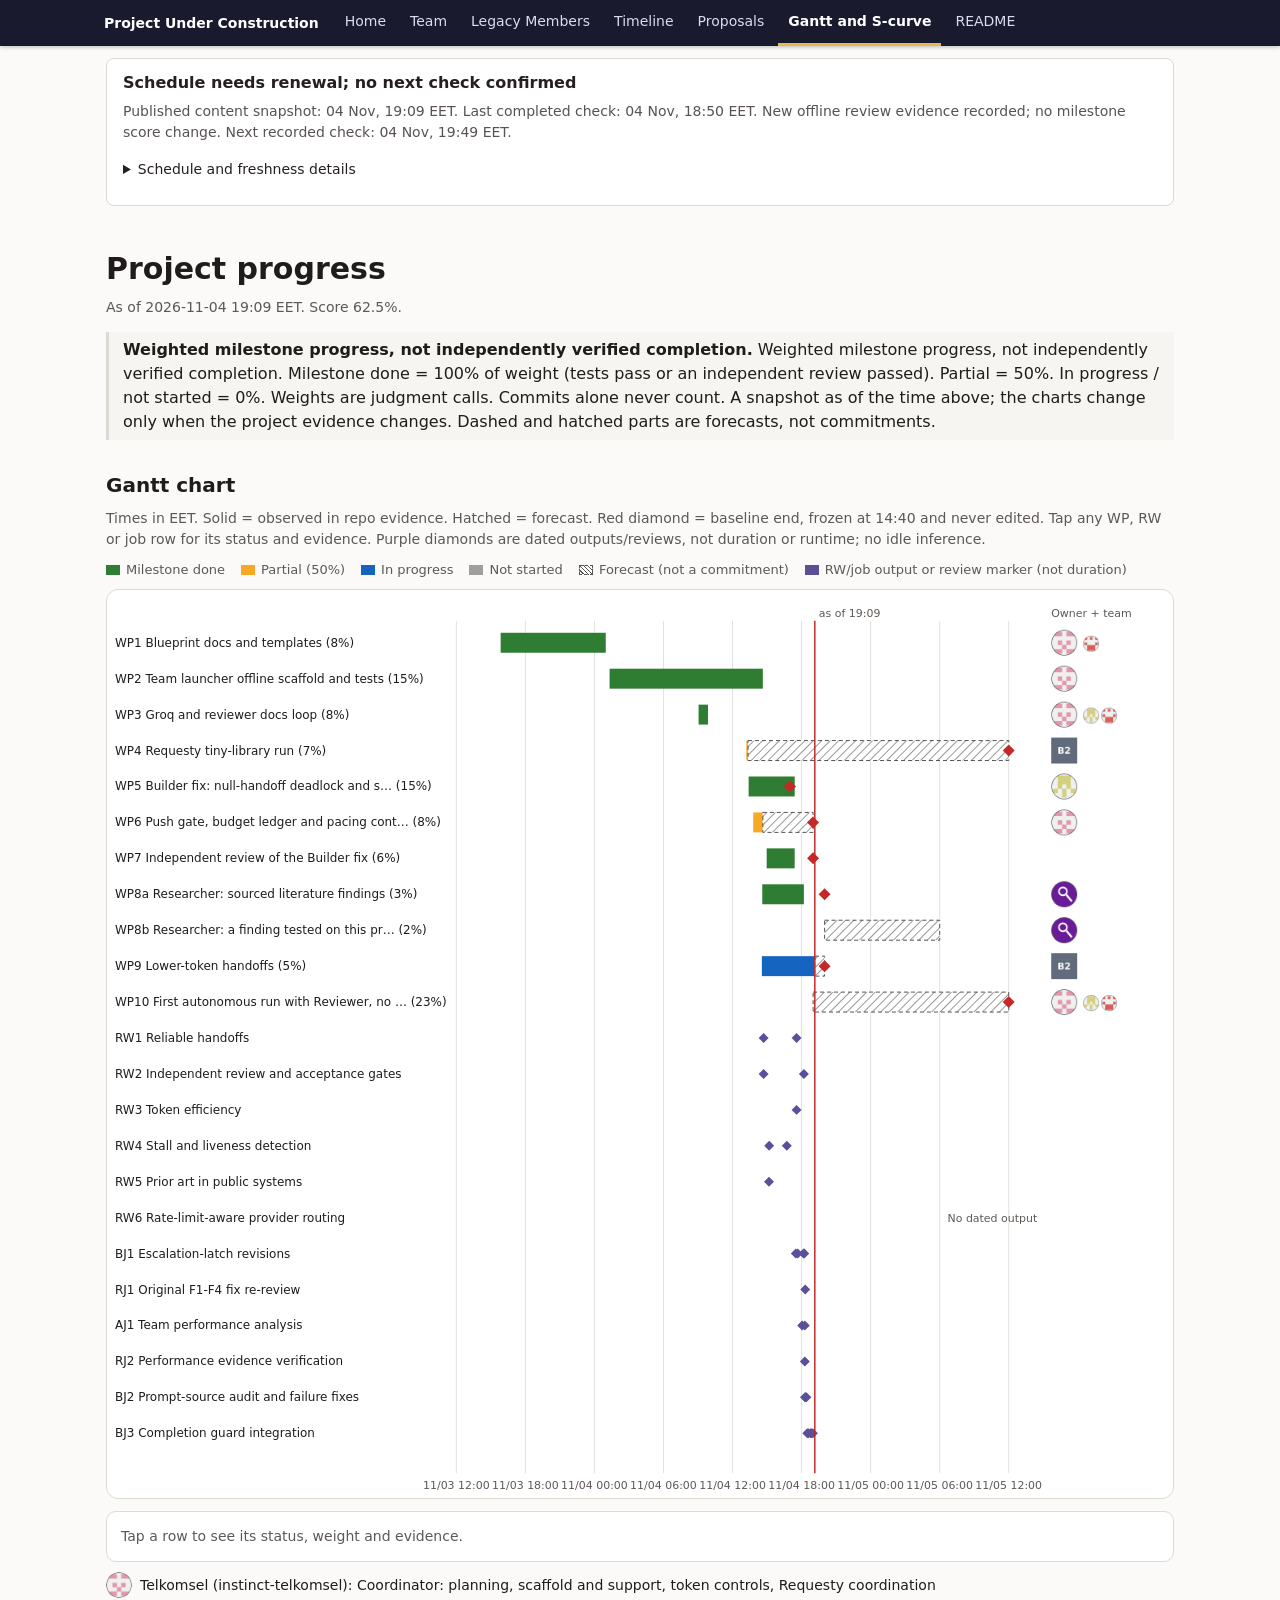
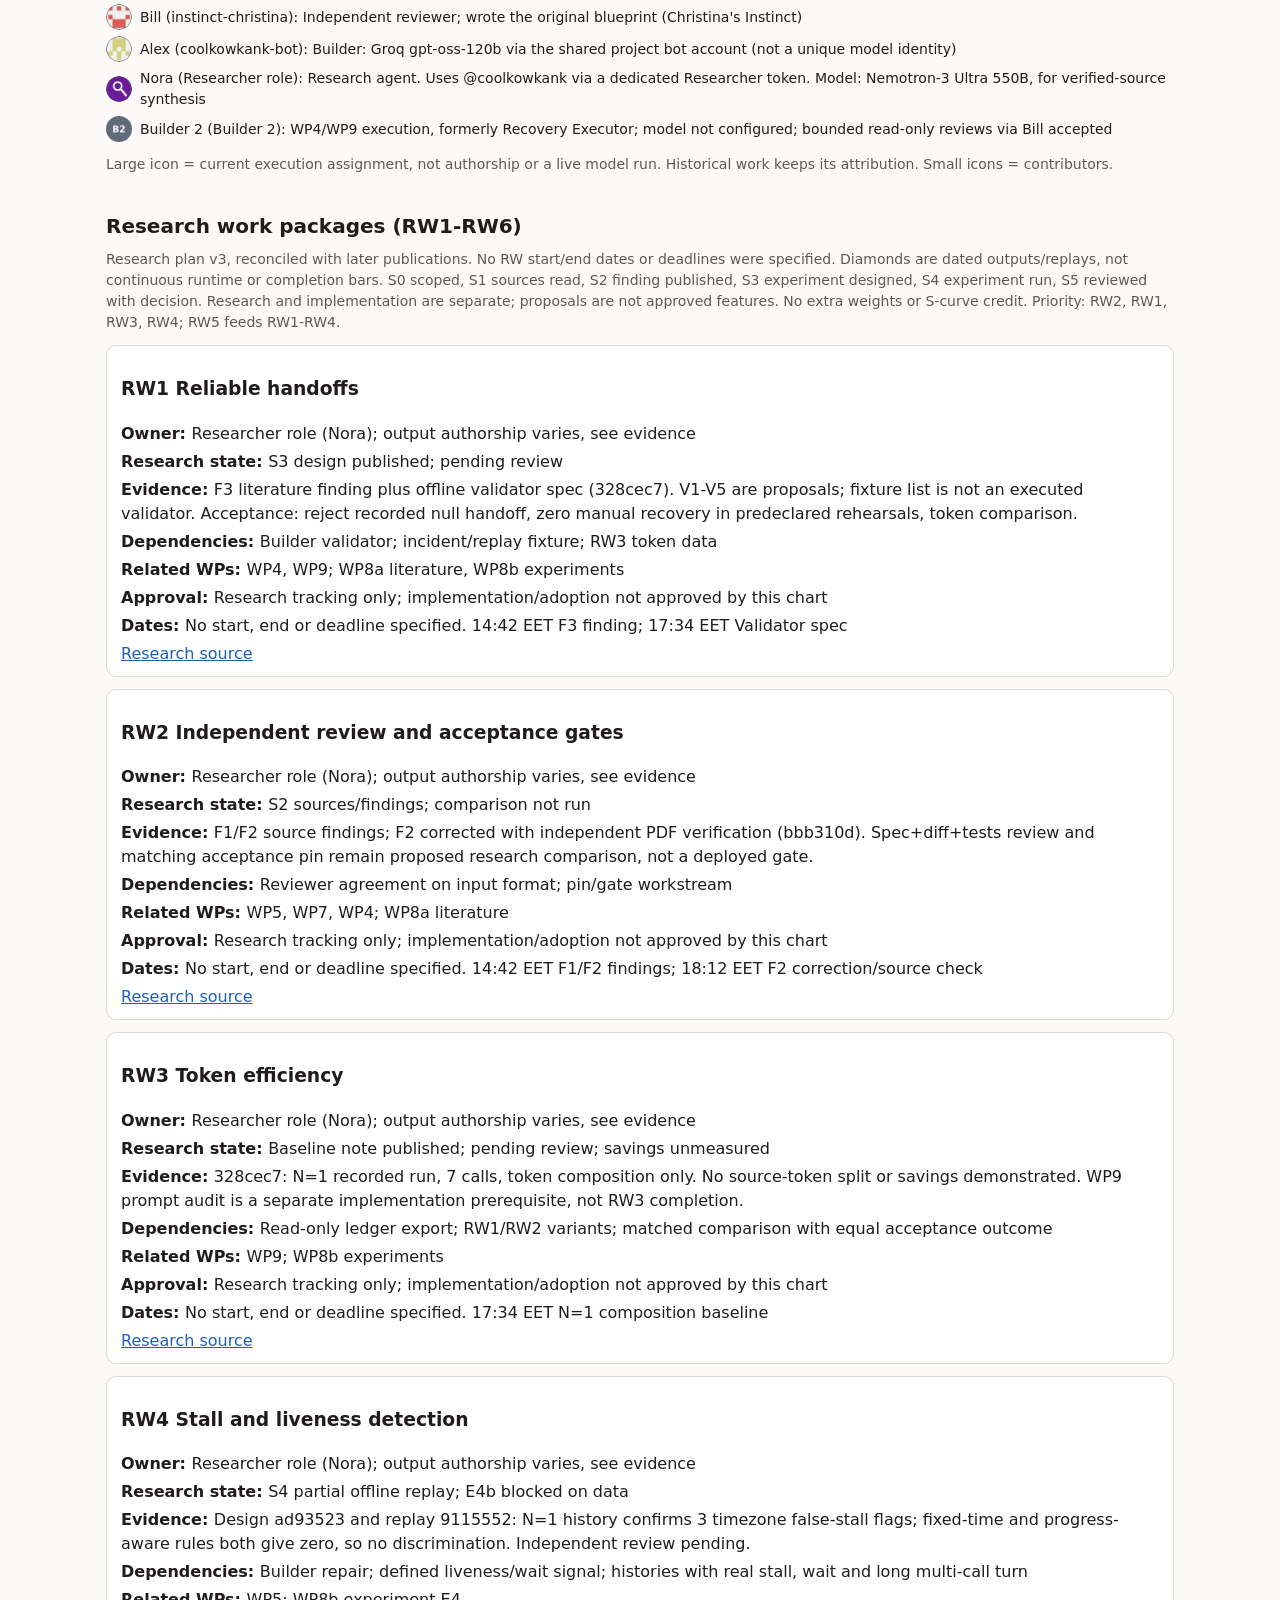
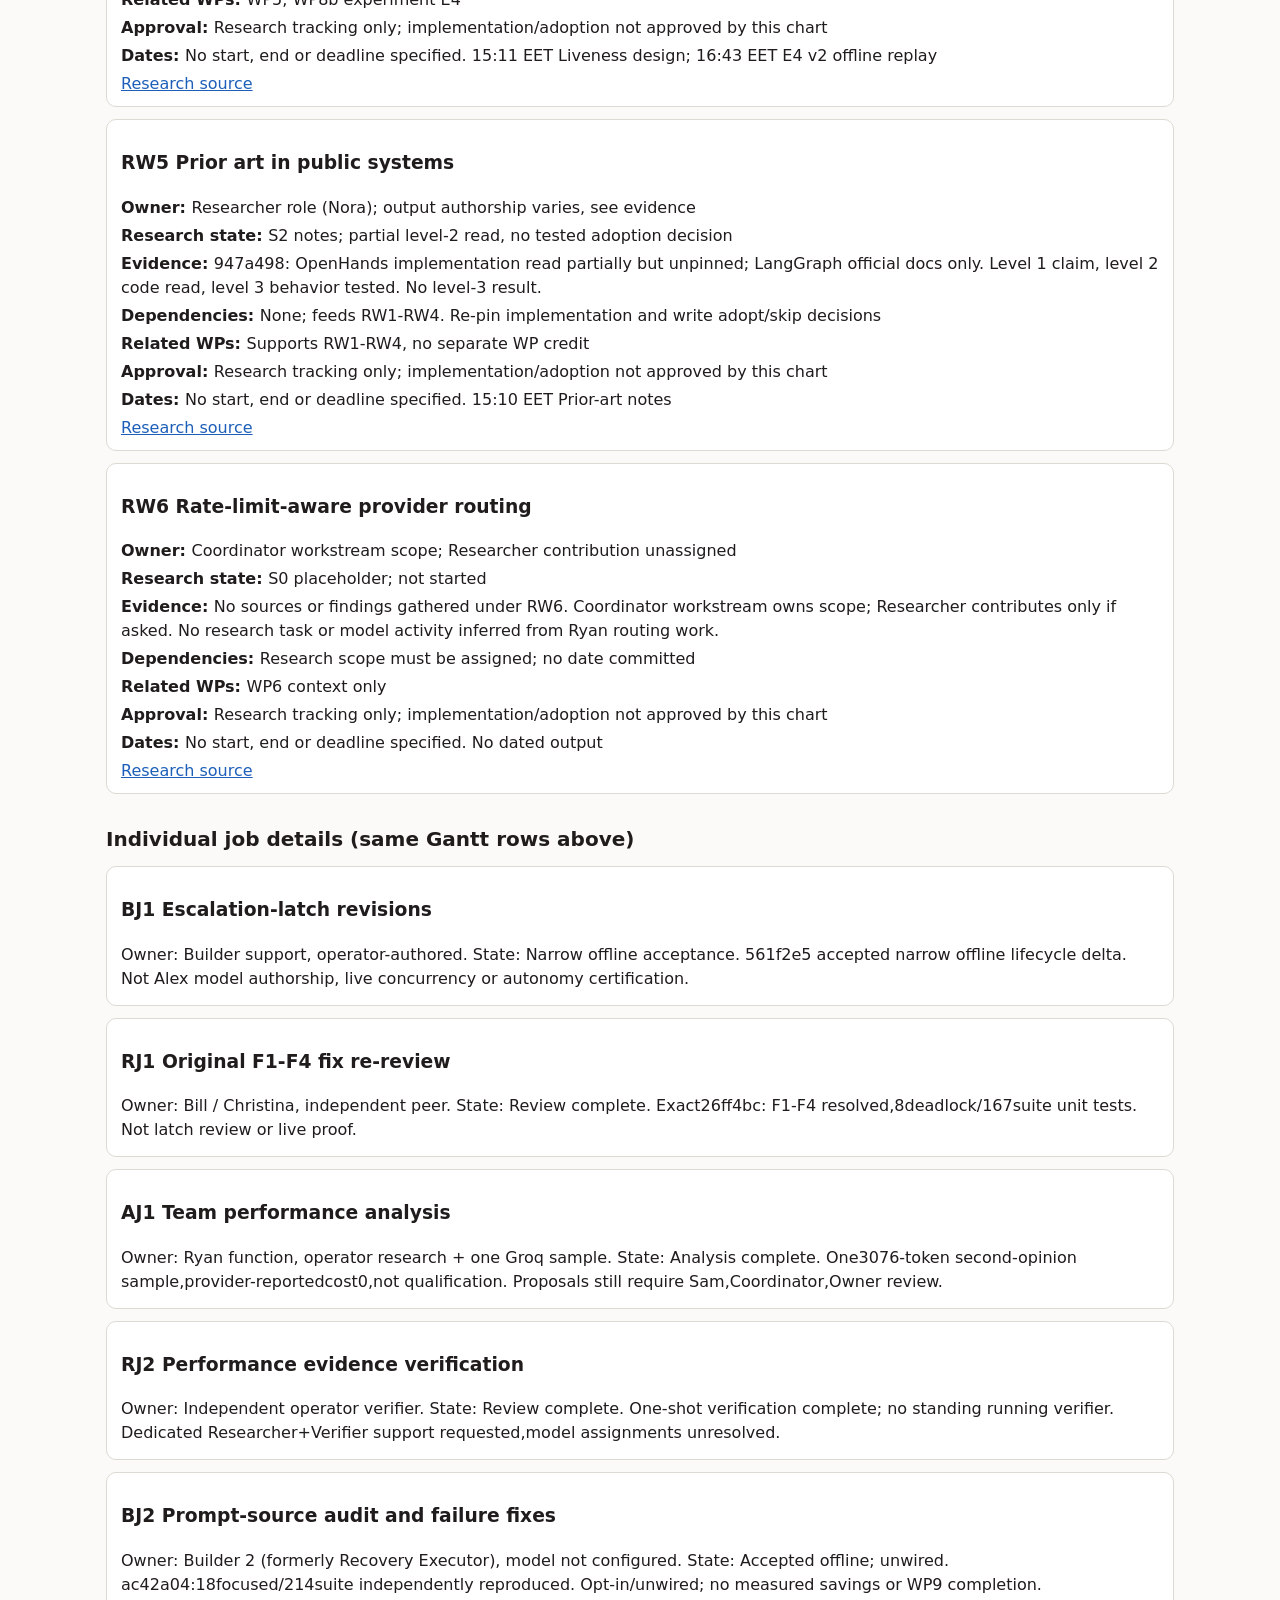
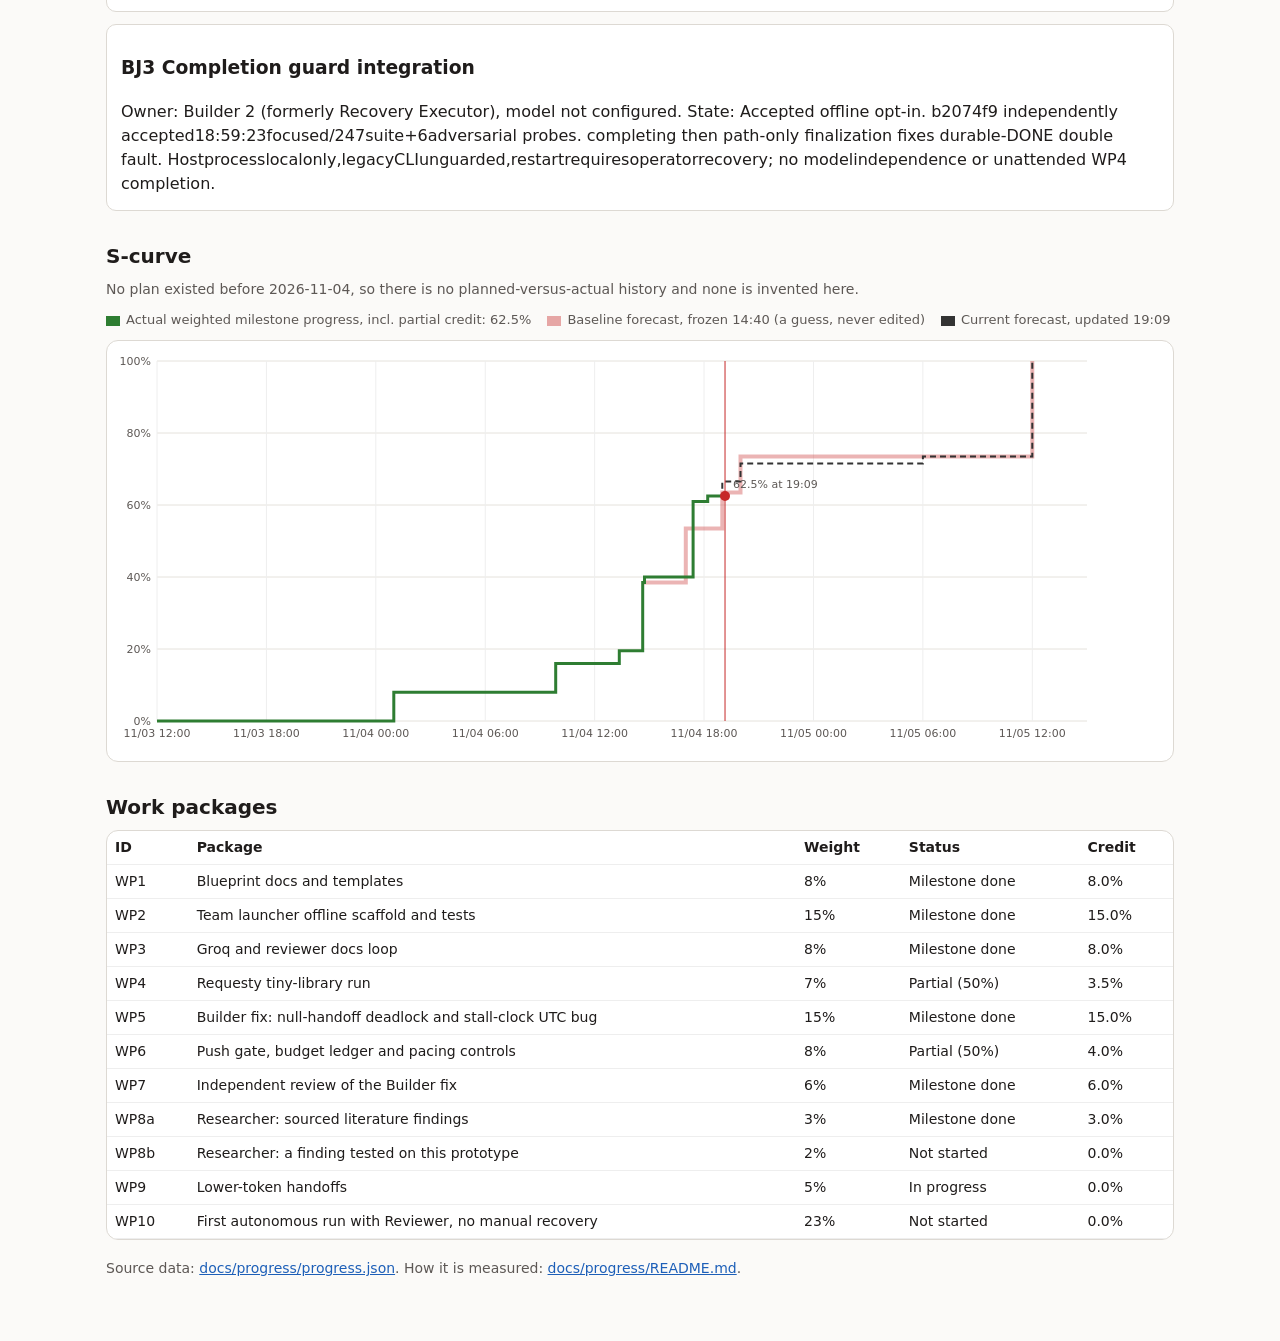
==== docs/progress/charts/index.html @ 4b6849db "Show Builder 2 with bounded Bill review loop, preserve recovery history; fix mobile detail wrapping" ====
<!doctype html>
<html lang="en"><head><meta charset="utf-8"><meta name="viewport" content="width=device-width,initial-scale=1">
<title>Project progress: Gantt chart and S-curve</title>
<style>
:root{--ink:#1f1c1b;--ink2:#5d5855;--hair:#ddd9d3}*{box-sizing:border-box}
body{margin:0;background:#fbfaf8;color:var(--ink);font:16px/1.5 system-ui,-apple-system,"Segoe UI",sans-serif}
main{max-width:1100px;margin:0 auto;padding:28px 16px 56px}h1{font-size:30px;margin:0 0 4px}h2{font-size:20px;margin:30px 0 8px}
p{margin:6px 0}.mut{color:var(--ink2);font-size:14px}a{color:#1d5fb8}
.callout{border-left:3px solid var(--hair);padding:6px 14px;margin:14px 0;background:#f6f5f2}
.scroll{overflow-x:auto;border:1px solid var(--hair);border-radius:12px;background:#fff;-webkit-overflow-scrolling:touch}
svg{display:block;max-width:100%}.row{cursor:pointer}.row:focus{outline:none}.row:focus .rowbg,.row.sel .rowbg{fill:#f1efea}
.lab{font-size:12px;fill:#1f1c1b}.tick{font-size:11px;fill:#5d5855}
.legend{display:flex;flex-wrap:wrap;gap:6px 16px;margin:10px 0;font-size:13px;color:var(--ink2)}.legend i{display:inline-block;width:14px;height:10px;margin-right:6px;vertical-align:middle}
.detail{margin-top:12px;border:1px solid var(--hair);border-radius:10px;padding:10px 14px;background:#fff}
.detail p{margin:4px 0;overflow-wrap:anywhere}.people div{min-width:0;overflow-wrap:anywhere}.t{font-weight:600}
.people{display:grid;gap:6px;margin-top:10px;font-size:14px}.people div{display:flex;align-items:center;gap:8px}.people img{width:26px;height:26px;border-radius:50%}
table{border-collapse:collapse;font-size:14px;width:100%}td,th{padding:6px 8px;border-bottom:1px solid #eee;text-align:left;vertical-align:top}
@media(max-width:700px){#ctbl,#ctbl tbody,#ctbl tr,#ctbl td{display:block;width:100%}#ctbl tr:first-child{display:none}#ctbl tr{border:1px solid #e2dfd8;border-radius:10px;margin:0 0 8px;padding:6px 10px;background:#fff}#ctbl td{border:0;padding:2px 0}#ctbl td:first-child{font-weight:700}#ctbl td[data-l]:not(:first-child)::before{content:attr(data-l)": ";color:#5a6272;font-size:12px}}
</style><link rel="stylesheet" href="../nav.css"><script src="../nav.js"></script></head><body><main>
<h1>Project progress</h1>
<p class="mut" id="asof"></p>
<div class="callout"><b>Weighted milestone progress, not independently verified completion.</b> <span id="rules"></span> A snapshot as of the time above; the charts change only when the project evidence changes. Dashed and hatched parts are forecasts, not commitments.</div>
<h2>Gantt chart</h2>
<p class="mut">Times in EET. Solid = observed in repo evidence. Hatched = forecast. Red diamond = baseline end, frozen at <span id="bset"></span> and never edited. Tap any WP, RW or job row for its status and evidence. Purple diamonds are dated outputs/reviews, not duration or runtime; no idle inference.</p>
<div class="legend" id="glegend"></div>
<div class="scroll"><svg id="gantt" role="img" aria-label="Gantt chart"></svg></div>
<div class="detail" id="detail" aria-live="polite"><p class="mut">Tap a row to see its status, weight and evidence.</p></div>
<div class="people" id="people"></div>
<h2 id="rtitle"></h2><p class="mut" id="rnote"></p><div id="researchRows"></div>
<h2>Individual job details (same Gantt rows above)</h2><div id="jobdetails"></div>
<h2>S-curve</h2>
<p class="mut" id="sinfo"></p>
<div class="legend" id="slegend"></div>
<div class="scroll"><svg id="scurve" role="img" aria-label="Progress S-curve"></svg></div>
<h2>Work packages</h2>
<div class="scroll"><table id="tbl"></table></div>
<p class="mut" style="margin-top:18px">Source data: <a href="https://github.com/coolkowkank/Multiple-Human-Concept-Owner/blob/main/docs/progress/progress.json">docs/progress/progress.json</a>. How it is measured: <a href="https://github.com/coolkowkank/Multiple-Human-Concept-Owner/blob/main/docs/progress/README.md">docs/progress/README.md</a>.</p>
</main>
<script>
const D={"as_of": "2026-11-04T19:09:40+02:00", "timezone": "EET (UTC+2), same as commit timestamps", "rules": "Weighted milestone progress, not independently verified completion. Milestone done = 100% of weight (tests pass or an independent review passed). Partial = 50%. In progress / not started = 0%. Weights are judgment calls. Commits alone never count.", "packages": [{"id": "WP1", "name": "Blueprint docs and templates", "weight": 8, "status": "verified", "start": "2026-11-03T15:51", "end": "2026-11-04T00:59", "credit_at": "2026-11-04T00:59", "evidence": "On main: roles, rules, templates, references (commits 2026-11-03 15:51 to 2026-11-04 00:59)", "pic": ["instinct-telkomsel"], "contributors": ["instinct-christina"]}, {"id": "WP2", "name": "Team launcher offline scaffold and tests", "weight": 15, "status": "verified", "start": "2026-11-04T01:19", "end": "2026-11-04T14:38", "credit_at": "2026-11-04T14:38", "evidence": "team-launcher: 180/180 offline tests pass at 1fcb034 (earlier 178/178 at d02927f). Not proof the runtime works end to end", "pic": ["instinct-telkomsel"], "contributors": []}, {"id": "WP3", "name": "Groq and reviewer docs loop", "weight": 8, "status": "verified", "start": "2026-11-04T09:03", "end": "2026-11-04T09:52", "credit_at": "2026-11-04T09:52", "evidence": "review/groq-dev-3 4451611: independent review VERIFIED, docs scope only", "pic": ["instinct-telkomsel"], "contributors": ["coolkowkank-bot", "instinct-christina"]}, {"id": "WP4", "name": "Requesty tiny-library run", "weight": 7, "status": "partial", "start": "2026-11-04T13:12", "end": "2026-11-04T13:21", "credit_at": "2026-11-04T13:21", "evidence": "live/requesty-tinylib-experiment reached DONE, but needed manual recovery and skipped Reviewer Current execution transferred to Recovery Executor (operator, no project model configured), registry 63de5d0 available at 7c5b753. Earlier Telkomsel work retains its historical attribution. Acceptance gaps unchanged. Fresh proof must include Reviewer and QC on the same application pin, unattended; the 55e7c7e reviewer-skip branch is task-only and latch v5 does not implement that guard. UPDATE 18:30: pure completion predicate 9a0dc94 independently accepted, 21 focused tests plus three probes. Fails closed on missing/stale/mismatched evidence. No runtime integration or execution-provenance certification; pure tests do not prove unattended Reviewer participation or complete WP4. Separate integrated WIP 9d8cbe1 (recovery/wp4-integrated-offline): actual runtime hook, opt-in host-only, legacy CLI unguarded. Independent 18:48 review found blocking durable-DONE behavior when confirmation and invalidation both fail. Structural fix in progress; not accepted, no live proof or new credit. UPDATE18:59:b2074f9 structural fix independently accepted narrow offline opt-in mechanics,23focused/247suite+6probes. Prior blocking double fault fixed; hostprocesslocalonly,legacyCLIunguarded,restartrequiresoperatorrecovery. No WP4 completion or credit. Current role renamed Builder 2 by owner; existing work/history unchanged. Model not configured. Review requests to Bill and verdicts back; bounded read-only review route accepted by Bill; each review is individually scoped.", "forecast_end": "2026-11-05T12:00", "pic": ["builder-2"], "contributors": [], "baseline_end": "2026-11-05T12:00"}, {"id": "WP5", "name": "Builder fix: null-handoff deadlock and stall-clock UTC bug", "weight": 15, "status": "verified", "start": "2026-11-04T13:24", "evidence": "Candidate live/builder-f3-roster-fix 26ff4bc (on cd7f32c) fixes F1 escalation test, F2 consecutive-null counter reset, F3 no reissue to a missing coordinator seat (escalates instead), F4 dead setUp injection, plus regression tests. An independent review accepted it after static review and 167/167 offline tests in a restricted runner. Counts under the frozen rule (independent review passed). Offline fix on a project branch: not merged, not a live end-to-end run, no autonomy claim. Baseline end 17:00 was missed by about 24 minutes.. 17:50: a separate escalation-latch follow-up (76a1554) got changes-required from an independent review (it could hide distinct incidents); its revision (6dd99bd, author-reported 174 offline tests) also got changes-required at 17:47 (a failed gate commit could lose a crashed seat; a read error could crash the run loop); a third revision is being prepared. It is not part of the accepted fix; no credit change UPDATE: latch v5 561f2e5 independently accepted at 18:14 for the narrow offline lifecycle delta (exact-own-ID durability, rollback on both paths, malformed-read recovery, duplicate suppression and reopen/distinct incidents). Reviewer: 36 cases and adversarial probes. Full suite 203 cases is developer-reported only. Not remote delivery, autonomy or concurrency certification; no extra milestone credit or held-executor release.", "pic": ["coolkowkank-bot"], "contributors": [], "baseline_end": "2026-11-04T17:00", "end": "2026-11-04T17:24", "credit_at": "2026-11-04T17:24"}, {"id": "WP6", "name": "Push gate, budget ledger and pacing controls", "weight": 8, "status": "partial", "start": "2026-11-04T13:48", "end": "2026-11-04T14:38", "credit_at": "2026-11-04T14:38", "forecast_end": "2026-11-04T19:00", "evidence": "Gate support 180/180 at 1fcb034; fingerprint adjusted so transcript self-writes no longer invalidate approvals. Earlier regression fixed forward in d02927f. No independent review yet, so credit stays partial", "pic": ["instinct-telkomsel"], "contributors": [], "baseline_end": "2026-11-04T19:00"}, {"id": "WP7", "name": "Independent review of the Builder fix", "weight": 6, "status": "verified", "start": "2026-11-04T14:58", "evidence": "Review 1 on 45cec13 returned changes-required (no credit then). A later independent project review of the corrected fix (26ff4bc) accepted it, which meets the frozen criterion. This review was not written by Bill (the seat that wrote the first review); the owner icon is therefore left off. Gate-spam follow-up stays open; no live multi-seat run. Bill/Christina subsequently independently re-reviewed exact 26ff4bc at 18:19: F1-F4 resolved, 8 deadlock/167 suite unit tests. Earlier no-Bill-review statement is historical and superseded; latch not part of that review.", "pic": [], "contributors": [], "baseline_end": "2026-11-04T19:00", "end": "2026-11-04T17:24", "credit_at": "2026-11-04T17:24"}, {"id": "WP8a", "name": "Researcher: sourced literature findings", "weight": 3, "status": "verified", "start": "2026-11-04T14:35", "end": "2026-11-04T18:12", "credit_at": "2026-11-04T18:12", "evidence": "Corrected publication bbb310d (18:12) applies independent full-PDF checks of F2/R2 sections 3.16 and 4.2 and F3/R3 Table 6. Citations, key numbers, evidence class and limits meet the frozen WP8a criterion; acceptance recorded at 18:13. Independent verifier, not Eva-model authorship. Prior partial status and reported lateness are retained in the timeline; no WP8b experiment data or autonomy credit. E4 replay/RW1/RW3 remain separate, pending review.", "pic": ["researcher"], "contributors": [], "baseline_end": "2026-11-04T20:00", "credit_history": [{"at": "2026-11-04T14:44", "credit": 1.5}, {"at": "2026-11-04T18:12", "credit": 1.5}]}, {"id": "WP8b", "name": "Researcher: a finding tested on this prototype", "weight": 2, "status": "not_started", "start": "2026-11-04T20:00", "forecast_end": "2026-11-05T06:00", "evidence": "No experiment run yet. Research plan published on Research_lab (d3a7e75): problems, objectives, bounded experiments, adopt-or-reject after review. Role wiring and an executable experiment are not yet proven. Adoption is separate and not required for WP8a. STATE 17:34: blocked on new data. The existing E4 v2 replay is N=1 and does not tell the two candidate stall rules apart, so a tested finding needs a new measurement. 'Not started' follows the frozen criterion (no experiment tested a finding yet); it does not mean no research was done", "pic": ["researcher"], "contributors": []}, {"id": "WP9", "name": "Lower-token handoffs", "weight": 5, "status": "in_progress", "start": "2026-11-04T14:33", "forecast_end": "2026-11-04T20:00", "evidence": "Delta-only handoff rule adopted. One run (batch 7) logged 11037 prompt + 570 completion = 11607 tokens: composition only, not proof of savings or of redundant context. Savings not yet measured Current execution transferred to Recovery Executor (operator, no project model configured), registry 63de5d0 available at 7c5b753. Earlier Telkomsel work retains its historical attribution. Acceptance gaps unchanged. Recovery Executor prompt-source audit 3cb4fcc independently accepted offline, opt-in and unwired (16 focused/212 suite). Follow-up ac42a04 published, error-semantics review pending. Request-ID join and matched comparison remain pending; no savings. UPDATE 18:25: follow-up ac42a04 independently accepted (18 focused/214 full suite reproduced), prior audit-write failure findings closed. Still offline, opt-in, unwired; request-ID join and matched savings comparison pending. No measured savings or completion credit. Current role renamed Builder 2 by owner; existing work/history unchanged. Model not configured. Review requests to Bill and verdicts back; bounded read-only review route accepted by Bill; each review is individually scoped.", "pic": ["builder-2"], "contributors": [], "baseline_end": "2026-11-04T20:00"}, {"id": "WP10", "name": "First autonomous run with Reviewer, no manual recovery", "weight": 23, "status": "not_started", "start": "2026-11-04T19:00", "forecast_end": "2026-11-05T12:00", "evidence": "No autonomous PASS yet. Reviewer-skip guard still unbuilt: batch 7 closed failed (35b0a3c). Independent review of executor hardening v3 (4a95bf5) found remaining destructive-edit bypasses and ledger durability gaps (status record 6a0f59a); a durable-ledger module (aacfe44, offline, not integrated) is the next step. Also re-proves WP4 cleanly", "pic": ["instinct-telkomsel"], "contributors": ["coolkowkank-bot", "instinct-christina"], "baseline_end": "2026-11-05T12:00"}], "people": {"instinct-telkomsel": {"label": "instinct-telkomsel", "role": "Coordinator: planning, scaffold and support, token controls, Requesty coordination", "icon": "avatars/instinct-telkomsel.png", "alias": "Telkomsel"}, "instinct-christina": {"label": "instinct-christina", "role": "Independent reviewer; wrote the original blueprint (Christina's Instinct)", "icon": "avatars/instinct-christina.png", "alias": "Bill"}, "coolkowkank-bot": {"label": "coolkowkank-bot", "role": "Builder: Groq gpt-oss-120b via the shared project bot account (not a unique model identity)", "icon": "avatars/coolkowkank-bot.png", "alias": "Alex"}, "researcher": {"label": "Researcher role", "role": "Research agent. Uses @coolkowkank via a dedicated Researcher token. Model: Nemotron-3 Ultra 550B, for verified-source synthesis", "icon": "avatars/researcher-role.png", "alias": "Nora"}, "builder-2": {"label": "Builder 2", "alias": "Builder 2", "role": "WP4/WP9 execution, formerly Recovery Executor; model not configured; bounded read-only reviews via Bill accepted", "icon": "avatars/builder-2.png"}}, "pic_note": "Large icon = current execution assignment, not authorship or a live model run. Historical work keeps its attribution. Small icons = contributors.", "baseline": {"set_at": "2026-11-04T14:40", "start_pct": 38.5, "note": "Frozen. Do not edit. Compare current forecast against this to see slips.", "steps": [["2026-11-04T17:00", 15], ["2026-11-04T19:00", 4], ["2026-11-04T19:00", 6], ["2026-11-04T20:00", 5], ["2026-11-04T20:00", 5], ["2026-11-05T12:00", 3.5], ["2026-11-05T12:00", 23]]}, "continuous": {"title": "Continuous / out-of-WP work", "note": "Work outside the milestones, with no credit and no effect on the score. Excludes the Coordinator's own coordination. Role status is the current assignment, not live work. Model execution is unknown unless a run is observed. A commit is operator or member output, not duration, and its age does not show anyone is working or idle.", "rows": [{"member": "Nora - Researcher", "assignment": "Researcher role: research notes outside the work packages (E4 replay, RW3, RW1); WP8a source checks are in the Gantt above", "last": "2026-11-04T18:12", "ref": "bbb310d", "what": "Research-support publication corrected F2/F3 using an independent full-PDF check. No Researcher model instance; WP8a credit is in the Gantt, not this row", "state": "Assigned", "source": "Research_lab commit", "exec": "Unknown, not currently observed"}, {"member": "Eva - Evidence verifier", "assignment": "Review of the E4 replay and the RW3/RW1 notes", "last": "2026-11-04T15:37", "ref": "3aff4c6", "what": "Review 2 of the first audit loop. Review queued; no review recorded since", "state": "Waiting", "source": "Research_lab commit; model route cooling down after an unclear 429 (team-launcher record)", "exec": "Unknown, not currently observed"}, {"member": "Alex - Builder", "assignment": "Builder role: escalation-latch follow-up to the accepted WP5 fix", "last": "2026-11-04T18:10", "ref": "561f2e5", "what": "Operator-authored latch v5; independent narrow offline lifecycle review accepted at 18:14. Not an Alex model call or autonomy pass", "state": "Assigned", "source": "live/builder-gate-latch-v2 commit", "exec": "Unknown, not currently observed"}, {"member": "Bill - Independent reviewer", "assignment": "Independent reviewer role for Builder commits", "last": "2026-11-04T18:19", "ref": "26ff4bc", "what": "Bill/Christina peer re-review: F1-F4 resolved; 8 deadlock and 167 full-suite unit tests independently passed. Not a latch review or live/autonomy pass", "state": "Review complete", "source": "Independent peer confirmation; original fix compare", "exec": "Unknown, not currently observed"}, {"member": "Ryan - Team Resources", "assignment": "Team Resources role: model-route checks; team performance analysis (assigned 17:48)", "last": "2026-11-04T18:17", "ref": "001448b", "what": "Operator performance research and independent source/citation check completed. One corrected-packet Groq second-opinion sample, 3076 tokens, provider-reported cost 0, not general qualification", "state": "Analysis complete", "source": "team-launcher registry and availability record", "exec": "Unknown, not currently observed"}, {"member": "Sam - Coordinator Assistant", "assignment": "Coordinator Assistant role: status drafts, each reviewed", "last": null, "ref": null, "what": "One Gemma draft was produced earlier (T3) with a Groq backup (T4). No current draft observed. The 17:50 update was prepared by the maintainer, not by Sam's model", "state": "Assigned", "source": "Earlier trial record", "exec": "Unknown, not currently observed"}, {"member": "Ryan's Verifier", "assignment": "Dedicated Researcher and Verifier support requested; model assignments unresolved", "last": "2026-11-04T18:17", "ref": null, "what": "One-shot independent operator verification complete; no standing running verifier. Dedicated support request remains open, models not qualified", "state": "Awaiting staffing", "source": "team-launcher 001448b", "exec": "No project model assigned; no current verification run observed"}]}, "research": {"title": "Research work packages (RW1-RW6)", "source": "https://github.com/coolkowkank/Multiple-Human-Concept-Owner/blob/Research_lab/research/PLAN.md", "note": "Research plan v3, reconciled with later publications. No RW start/end dates or deadlines were specified. Diamonds are dated outputs/replays, not continuous runtime or completion bars. S0 scoped, S1 sources read, S2 finding published, S3 experiment designed, S4 experiment run, S5 reviewed with decision. Research and implementation are separate; proposals are not approved features. No extra weights or S-curve credit. Priority: RW2, RW1, RW3, RW4; RW5 feeds RW1-RW4.", "rows": [{"id": "RW1", "name": "Reliable handoffs", "owner": "Researcher role (Nora); output authorship varies, see evidence", "state": "S3 design published; pending review", "evidence": "F3 literature finding plus offline validator spec (328cec7). V1-V5 are proposals; fixture list is not an executed validator. Acceptance: reject recorded null handoff, zero manual recovery in predeclared rehearsals, token comparison.", "dependencies": "Builder validator; incident/replay fixture; RW3 token data", "links_to": "WP4, WP9; WP8a literature, WP8b experiments", "markers": [{"at": "2026-11-04T14:42", "label": "F3 finding"}, {"at": "2026-11-04T17:34", "label": "Validator spec"}], "url": "https://github.com/coolkowkank/Multiple-Human-Concept-Owner/blob/Research_lab/research/findings/2026-11-04-rw1-handoff-validator-spec.md", "approved": "Research tracking only; implementation/adoption not approved by this chart", "deadline": null}, {"id": "RW2", "name": "Independent review and acceptance gates", "owner": "Researcher role (Nora); output authorship varies, see evidence", "state": "S2 sources/findings; comparison not run", "evidence": "F1/F2 source findings; F2 corrected with independent PDF verification (bbb310d). Spec+diff+tests review and matching acceptance pin remain proposed research comparison, not a deployed gate.", "dependencies": "Reviewer agreement on input format; pin/gate workstream", "links_to": "WP5, WP7, WP4; WP8a literature", "markers": [{"at": "2026-11-04T14:42", "label": "F1/F2 findings"}, {"at": "2026-11-04T18:12", "label": "F2 correction/source check"}], "url": "https://github.com/coolkowkank/Multiple-Human-Concept-Owner/blob/Research_lab/research/findings/2026-11-04-initial-literature-scan.md", "approved": "Research tracking only; implementation/adoption not approved by this chart", "deadline": null}, {"id": "RW3", "name": "Token efficiency", "owner": "Researcher role (Nora); output authorship varies, see evidence", "state": "Baseline note published; pending review; savings unmeasured", "evidence": "328cec7: N=1 recorded run, 7 calls, token composition only. No source-token split or savings demonstrated. WP9 prompt audit is a separate implementation prerequisite, not RW3 completion.", "dependencies": "Read-only ledger export; RW1/RW2 variants; matched comparison with equal acceptance outcome", "links_to": "WP9; WP8b experiments", "markers": [{"at": "2026-11-04T17:34", "label": "N=1 composition baseline"}], "url": "https://github.com/coolkowkank/Multiple-Human-Concept-Owner/blob/Research_lab/research/findings/2026-11-04-rw3-token-baseline-requesty-run.md", "approved": "Research tracking only; implementation/adoption not approved by this chart", "deadline": null}, {"id": "RW4", "name": "Stall and liveness detection", "owner": "Researcher role (Nora); output authorship varies, see evidence", "state": "S4 partial offline replay; E4b blocked on data", "evidence": "Design ad93523 and replay 9115552: N=1 history confirms 3 timezone false-stall flags; fixed-time and progress-aware rules both give zero, so no discrimination. Independent review pending.", "dependencies": "Builder repair; defined liveness/wait signal; histories with real stall, wait and long multi-call turn", "links_to": "WP5; WP8b experiment E4", "markers": [{"at": "2026-11-04T15:11", "label": "Liveness design"}, {"at": "2026-11-04T16:43", "label": "E4 v2 offline replay"}], "url": "https://github.com/coolkowkank/Multiple-Human-Concept-Owner/blob/Research_lab/research/findings/2026-11-04-e4-stall-rule-replay.md", "approved": "Research tracking only; implementation/adoption not approved by this chart", "deadline": null}, {"id": "RW5", "name": "Prior art in public systems", "owner": "Researcher role (Nora); output authorship varies, see evidence", "state": "S2 notes; partial level-2 read, no tested adoption decision", "evidence": "947a498: OpenHands implementation read partially but unpinned; LangGraph official docs only. Level 1 claim, level 2 code read, level 3 behavior tested. No level-3 result.", "dependencies": "None; feeds RW1-RW4. Re-pin implementation and write adopt/skip decisions", "links_to": "Supports RW1-RW4, no separate WP credit", "markers": [{"at": "2026-11-04T15:10", "label": "Prior-art notes"}], "url": "https://github.com/coolkowkank/Multiple-Human-Concept-Owner/blob/Research_lab/research/findings/2026-11-04-rw5-prior-art-stall-and-gates.md", "approved": "Research tracking only; implementation/adoption not approved by this chart", "deadline": null}, {"id": "RW6", "name": "Rate-limit-aware provider routing", "owner": "Coordinator workstream scope; Researcher contribution unassigned", "state": "S0 placeholder; not started", "evidence": "No sources or findings gathered under RW6. Coordinator workstream owns scope; Researcher contributes only if asked. No research task or model activity inferred from Ryan routing work.", "dependencies": "Research scope must be assigned; no date committed", "links_to": "WP6 context only", "markers": [], "url": "https://github.com/coolkowkank/Multiple-Human-Concept-Owner/blob/Research_lab/research/PLAN.md", "approved": "Research tracking only; implementation/adoption not approved by this chart", "deadline": null}]}, "jobs": [{"id": "BJ1", "name": "Escalation-latch revisions", "owner": "Builder support, operator-authored", "state": "Narrow offline acceptance", "markers": [{"at": "2026-11-04T17:30", "label": "v1 changes required"}, {"at": "2026-11-04T17:40", "label": "v2 changes required"}, {"at": "2026-11-04T18:10", "label": "v5 published"}, {"at": "2026-11-04T18:14", "label": "Independent review accepted"}], "evidence": "561f2e5 accepted narrow offline lifecycle delta. Not Alex model authorship, live concurrency or autonomy certification.", "dependencies": "No work duration evidenced; markers are outputs/review reports, not model execution.", "links_to": "Supplemental work only; no extra milestone credit", "url": "https://github.com/coolkowkank/Multiple-Human-Concept-Owner", "approved": "Scope/status shown only; no live execution authority"}, {"id": "RJ1", "name": "Original F1-F4 fix re-review", "owner": "Bill / Christina, independent peer", "state": "Review complete", "markers": [{"at": "2026-11-04T18:19", "label": "Peer re-review complete"}], "evidence": "Exact26ff4bc: F1-F4 resolved,8deadlock/167suite unit tests. Not latch review or live proof.", "dependencies": "No work duration evidenced; markers are outputs/review reports, not model execution.", "links_to": "Supplemental work only; no extra milestone credit", "url": "https://github.com/coolkowkank/Multiple-Human-Concept-Owner", "approved": "Scope/status shown only; no live execution authority"}, {"id": "AJ1", "name": "Team performance analysis", "owner": "Ryan function, operator research + one Groq sample", "state": "Analysis complete", "markers": [{"at": "2026-11-04T18:03", "label": "Corrected-packet model sample"}, {"at": "2026-11-04T18:17", "label": "Analysis/source check complete"}], "evidence": "One3076-token second-opinion sample,provider-reportedcost0,not qualification. Proposals still require Sam,Coordinator,Owner review.", "dependencies": "No work duration evidenced; markers are outputs/review reports, not model execution.", "links_to": "Supplemental work only; no extra milestone credit", "url": "https://github.com/coolkowkank/Multiple-Human-Concept-Owner", "approved": "Scope/status shown only; no live execution authority"}, {"id": "RJ2", "name": "Performance evidence verification", "owner": "Independent operator verifier", "state": "Review complete", "markers": [{"at": "2026-11-04T18:17", "label": "Source/citation check complete"}], "evidence": "One-shot verification complete; no standing running verifier. Dedicated Researcher+Verifier support requested,model assignments unresolved.", "dependencies": "No work duration evidenced; markers are outputs/review reports, not model execution.", "links_to": "Supplemental work only; no extra milestone credit", "url": "https://github.com/coolkowkank/Multiple-Human-Concept-Owner", "approved": "Scope/status shown only; no live execution authority"}, {"id": "BJ2", "name": "Prompt-source audit and failure fixes", "owner": "Builder 2 (formerly Recovery Executor), model not configured", "state": "Accepted offline; unwired", "markers": [{"at": "2026-11-04T18:18", "label": "Initial audit accepted"}, {"at": "2026-11-04T18:20", "label": "Follow-up published"}, {"at": "2026-11-04T18:25", "label": "Follow-up accepted"}], "evidence": "ac42a04:18focused/214suite independently reproduced. Opt-in/unwired; no measured savings or WP9 completion.", "dependencies": "No work duration evidenced; markers are outputs/review reports, not model execution.", "links_to": "Supplemental work only; no extra milestone credit", "url": "https://github.com/coolkowkank/Multiple-Human-Concept-Owner", "approved": "Scope/status shown only; no live execution authority"}, {"id": "BJ3", "name": "Completion guard integration", "owner": "Builder 2 (formerly Recovery Executor), model not configured", "state": "Accepted offline opt-in", "markers": [{"at": "2026-11-04T18:30", "label": "Pure predicate accepted"}, {"at": "2026-11-04T18:36", "label": "Runtime WIP published"}, {"at": "2026-11-04T18:48", "label": "Blocking review"}, {"at": "2026-11-04T18:50", "label": "Structural fix prepared"}, {"at": "2026-11-04T18:59", "label": "Independent follow-up accepted"}], "evidence": "b2074f9 independently accepted18:59:23focused/247suite+6adversarial probes. completing then path-only finalization fixes durable-DONE double fault. Hostprocesslocalonly,legacyCLIunguarded,restartrequiresoperatorrecovery; no modelindependence or unattended WP4 completion.", "dependencies": "No work duration evidenced; markers are outputs/review reports, not model execution.", "links_to": "Supplemental work only; no extra milestone credit", "url": "https://github.com/coolkowkank/Multiple-Human-Concept-Owner", "approved": "Scope/status shown only; no live execution authority"}]};
const NS='http://www.w3.org/2000/svg',P=D.packages,asof=new Date(D.as_of.slice(0,16)+':00Z');
const T=s=>new Date(s.slice(0,16)+':00Z'); // wall-clock EET treated as UTC for layout only
const CRED={verified:1,partial:.5},COL={verified:'#2e7d32',partial:'#f9a825',in_progress:'#1565c0',not_started:'#9e9e9e'},LAB={verified:'Milestone done',partial:'Partial (50%)',in_progress:'In progress',not_started:'Not started'};
const x0=new Date('2026-11-03T12:00:00Z'),x1=new Date('2026-11-05T15:00:00Z');
const $=id=>document.getElementById(id),el=(t,a,x)=>{const n=document.createElementNS(NS,t);for(const k in a)n.setAttribute(k,a[k]);if(x!=null)n.textContent=x;return n};
const fmt=d=>d.toISOString().slice(5,10).replace('-','/')+' '+d.toISOString().slice(11,16);
const hhmm=s=>s.slice(11,16);
$('asof').textContent='As of '+D.as_of.slice(0,10)+' '+hhmm(D.as_of)+' EET. Score '+(()=>{let c=0;P.forEach(p=>c+=p.weight*(CRED[p.status]||0));return c.toFixed(1)})()+'%.';
$('rules').textContent=D.rules;$('bset').textContent=D.baseline.set_at.slice(11,16);
function leg(host,items){host.textContent='';items.forEach(([c,l,h])=>{const s=document.createElement('span');const i=document.createElement('i');i.style.background=h?'repeating-linear-gradient(45deg,#fff 0 2px,#555 2px 3px)':c;if(h)i.style.border='1px dashed #555';s.appendChild(i);s.appendChild(document.createTextNode(l));host.appendChild(s)})}
leg($('glegend'),Object.keys(COL).map(k=>[COL[k],LAB[k]]).concat([['#fff','Forecast (not a commitment)',1],['#5b4f9a','RW/job output or review marker (not duration)']]));
// Gantt, unified rows; P remains WP-only for weighted credit
const G=P.concat((D.research?.rows||[]).map(r=>({...r,row_type:'research'})),(D.jobs||[]).map(r=>({...r,row_type:'job'})));
const M=innerWidth<600,LW=M?92:350,RW=M?36:130,W=M?Math.max(330,innerWidth-34):1068,H=50+G.length*36+30,pxw=W-LW-RW;
const X=d=>LW+(d-x0)/(x1-x0)*pxw;
const g=$('gantt');g.setAttribute('width',W);g.setAttribute('height',H);g.setAttribute('viewBox',`0 0 ${W} ${H}`);
for(let d=new Date(x0);d<=x1;d=new Date(+d+6*3600e3)){if(d.getUTCHours()%(M?12:6))continue;g.appendChild(el('line',{x1:X(d),x2:X(d),y1:30,y2:H-24,stroke:'#e5e2dc'}));g.appendChild(el('text',{x:X(d),y:H-8,'text-anchor':'middle','class':'tick'},(M?d.toISOString().slice(8,10)+'/'+d.toISOString().slice(11,13)+'h':d.toISOString().slice(5,10).replace('-','/')+' '+d.toISOString().slice(11,16))))}
const defs=el('defs',{}),pat=el('pattern',{id:'h',width:6,height:6,patternUnits:'userSpaceOnUse',patternTransform:'rotate(45)'});pat.appendChild(el('rect',{width:6,height:6,fill:'#fff'}));pat.appendChild(el('line',{x1:0,y1:0,x2:0,y2:6,stroke:'#777','stroke-width':1.5}));defs.appendChild(pat);g.appendChild(defs);
const people=D.people||{};
G.forEach((p,i)=>{const y=40+i*36,gr=el('g',{'class':'row',tabindex:0,role:'button','aria-label':p.id+' '+p.name});
 gr.appendChild(el('rect',{'class':'rowbg',x:0,y:y-4,width:W,height:34,fill:'transparent'}));
 gr.appendChild(el('text',{x:8,y:y+16,'class':'lab'},(()=>{if(M)return p.id+' '+p.name.replace(/^(Builder|Researcher|Independent|Push|Team|Blueprint|Groq|Requesty|Lower-token|First)\b/,'$1').slice(0,9)+'\u2026';const t=p.id+'  '+p.name,w=p.weight?' ('+p.weight+'%)':'';return (t.length>46?t.slice(0,45)+'\u2026':t)+w})()));
 if(p.row_type){(p.markers||[]).forEach(m=>{const xx=X(T(m.at)),yy=y+12;gr.appendChild(el('path',{d:`M${xx} ${yy-5} L${xx+5} ${yy} L${xx} ${yy+5} L${xx-5} ${yy} Z`,fill:'#5b4f9a'}))});if(!p.markers?.length)gr.appendChild(el('text',{x:W-RW-6,y:y+16,'text-anchor':'end','class':'tick'},'No dated output'));gr.onclick=()=>pick(p,gr);gr.onkeydown=e=>{if(e.key==='Enter')pick(p,gr)};g.appendChild(gr);return;}
 const s=T(p.start);
 if(p.status==='verified'||p.status==='partial'){const e=T(p.end);gr.appendChild(el('rect',{x:X(s),y:y+2,width:Math.max(X(e)-X(s),3),height:20,fill:COL[p.status]}))}
 else if(p.status==='in_progress'){gr.appendChild(el('rect',{x:X(s),y:y+2,width:Math.max(X(asof)-X(s),3),height:20,fill:COL.in_progress}))}
 if(p.forecast_end){let fs=p.status==='not_started'?s:asof;if(p.status==='verified'||p.status==='partial')fs=T(p.end);const fe=T(p.forecast_end);gr.appendChild(el('rect',{x:X(fs),y:y+2,width:Math.max(X(fe)-X(fs),3),height:20,fill:'url(#h)',stroke:'#555','stroke-dasharray':'4 3'}))}
 if(p.baseline_end){const bx=X(T(p.baseline_end)),by=y+12;gr.appendChild(el('path',{d:`M${bx} ${by-6} L${bx+6} ${by} L${bx} ${by+6} L${bx-6} ${by} Z`,fill:'#c62828'}))}
 let k=0;(p.pic||[]).forEach(id=>{if(people[id]){const im=el('image',{href:'../'+people[id].icon,x:W-RW+(M?4:8),y:y-1,width:26,height:26});gr.appendChild(im)}});
 (M?[]:(p.contributors||[])).forEach((id,j)=>{if(people[id])gr.appendChild(el('image',{href:'../'+people[id].icon,x:W-RW+40+j*18,y:y+5,width:16,height:16}))});
 gr.onclick=()=>pick(p,gr);gr.onkeydown=e=>{if(e.key==='Enter'||e.key===' '){e.preventDefault();pick(p,gr)}};g.appendChild(gr)});
g.appendChild(el('line',{x1:X(asof),x2:X(asof),y1:30,y2:H-24,stroke:'#c62828','stroke-width':1.5}));g.appendChild(el('text',{x:X(asof)+4,y:26,'class':'tick',fill:'#c62828'},'as of '+hhmm(D.as_of)));
g.appendChild(el('text',{x:W-RW+8,y:26,'class':'tick'},M?'Own':'Owner + team'));
function pick(p,gr){document.querySelectorAll('.row.sel').forEach(r=>r.classList.remove('sel'));gr.classList.add('sel');const d=$('detail');d.textContent='';
 const a=document.createElement('p');a.className='t';a.textContent=p.id+'  '+p.name;d.appendChild(a);
 if(p.row_type){const z=document.createElement('p');z.textContent='Owner: '+p.owner+'. State: '+p.state+'. '+p.evidence;d.appendChild(z);const q=document.createElement('p');q.textContent='Dependencies: '+p.dependencies+' Related: '+p.links_to+'. Dates: '+(p.markers||[]).map(m=>m.at.slice(11,16)+' '+m.label).join('; ')+'. No extra credit or inferred duration.';d.appendChild(q);return;}
 const b=document.createElement('p');b.className='mut';b.textContent=LAB[p.status]+'. Weight '+p.weight+'%. Credit '+(p.weight*(CRED[p.status]||0)).toFixed(1)+'%.'+(p.baseline_end?' Baseline end '+fmt(T(p.baseline_end))+' EET.':'')+(p.forecast_end?' Forecast end '+fmt(T(p.forecast_end))+' EET (a guess).':'');d.appendChild(b);
 const c=document.createElement('p');c.textContent=p.evidence;d.appendChild(c)}
$('people').textContent='';Object.values(people).forEach(v=>{const r=document.createElement('div');const im=document.createElement('img');im.src='../'+v.icon;im.alt='';r.appendChild(im);r.appendChild(document.createTextNode((v.alias?v.alias+' ('+v.label+'): ':v.label+': ')+v.role));$('people').appendChild(r)});
const pn=document.createElement('p');pn.className='mut';pn.textContent=D.pic_note||'';$('people').appendChild(pn);
// S-curve
const ev=P.filter(p=>CRED[p.status]).flatMap(p=>(p.credit_history||[{at:p.credit_at,credit:p.weight*CRED[p.status]}]).map(e=>[T(e.at),e.credit])).sort((a,b)=>a[0]-b[0]);
let c=0;const A=[[x0,0]];ev.forEach(([t,w])=>{A.push([t,c]);c+=w;A.push([t,c])});A.push([asof,c]);const actual=c;
const rem=P.filter(p=>p.weight*(CRED[p.status]||0)<p.weight&&p.forecast_end).map(p=>[T(p.forecast_end),p.weight-p.weight*(CRED[p.status]||0)]).sort((a,b)=>a[0]-b[0]);
let c2=actual;const F=[[asof,actual]];rem.forEach(([t,w])=>{F.push([t,c2]);c2+=w;F.push([t,c2])});
const B=D.baseline;let cb=B.start_pct;const Bl=[[T(B.set_at),cb]];B.steps.map(s=>[T(s[0]),s[1]]).sort((a,b)=>a[0]-b[0]).forEach(([t,w])=>{Bl.push([t,cb]);cb+=w;Bl.push([t,cb])});
const SW=M?Math.max(330,innerWidth-34):1000,SH=420,m={l:50,r:20,t:20,b:40},s=$('scurve');s.setAttribute('width',SW);s.setAttribute('height',SH);s.setAttribute('viewBox',`0 0 ${SW} ${SH}`);
const sx=d=>m.l+(d-x0)/(x1-x0)*(SW-m.l-m.r),sy=v=>SH-m.b-v/100*(SH-m.t-m.b);
for(let v=0;v<=100;v+=20){s.appendChild(el('line',{x1:m.l,x2:SW-m.r,y1:sy(v),y2:sy(v),stroke:'#e5e2dc'}));s.appendChild(el('text',{x:m.l-6,y:sy(v)+4,'text-anchor':'end','class':'tick'},v+'%'))}
for(let d=new Date(x0);d<=x1;d=new Date(+d+6*3600e3)){s.appendChild(el('line',{x1:sx(d),x2:sx(d),y1:m.t,y2:SH-m.b,stroke:'#eee'}));s.appendChild(el('text',{x:sx(d),y:SH-m.b+16,'text-anchor':'middle','class':'tick'},(M?d.toISOString().slice(8,10)+'/'+d.toISOString().slice(11,13)+'h':d.toISOString().slice(5,10).replace('-','/')+' '+d.toISOString().slice(11,16))))}
const path=(pts,col,w,dash,op)=>s.appendChild(el('polyline',{points:pts.map(([d,v])=>sx(d).toFixed(1)+','+sy(v).toFixed(1)).join(' '),fill:'none',stroke:col,'stroke-width':w,'stroke-dasharray':dash||'',opacity:op||1}));
path(Bl,'#c62828',4,'',.35);path(F,'#333',2,'6 4');path(A,'#2e7d32',3);
s.appendChild(el('line',{x1:sx(asof),x2:sx(asof),y1:m.t,y2:SH-m.b,stroke:'#c62828'}));s.appendChild(el('circle',{cx:sx(asof),cy:sy(actual),r:5,fill:'#c62828'}));
s.appendChild(el('text',{x:sx(asof)+8,y:sy(actual)-8,'class':'tick'},actual.toFixed(1)+'% at '+hhmm(D.as_of)));
leg($('slegend'),[['#2e7d32','Actual weighted milestone progress, incl. partial credit: '+actual.toFixed(1)+'%'],['rgba(198,40,40,.4)','Baseline forecast, frozen '+B.set_at.slice(11,16)+' (a guess, never edited)'],['#333','Current forecast, updated '+hhmm(D.as_of)]]);
$('sinfo').textContent='No plan existed before '+D.as_of.slice(0,10)+', so there is no planned-versus-actual history and none is invented here.';
// table
const tb=$('tbl');tb.innerHTML='<tr><th>ID</th><th>Package</th><th>Weight</th><th>Status</th><th>Credit</th></tr>';
P.forEach(p=>{const r=tb.insertRow();[p.id,p.name,p.weight+'%',LAB[p.status],(p.weight*(CRED[p.status]||0)).toFixed(1)+'%'].forEach(v=>{r.insertCell().textContent=v})});

// Research cards preserve IDs, source state, dependencies; dates never inferred.
(function(){const R=D.research;if(!R)return;$('rtitle').textContent=R.title;$('rnote').textContent=R.note;R.rows.forEach(r=>{const box=document.createElement('section');box.className='detail';const h=document.createElement('h3');h.textContent=r.id+' '+r.name;box.appendChild(h);for(const [label,text] of [['Owner',r.owner],['Research state',r.state],['Evidence',r.evidence],['Dependencies',r.dependencies],['Related WPs',r.links_to],['Approval',r.approved],['Dates','No start, end or deadline specified. '+(r.markers.length?r.markers.map(m=>m.at.slice(11,16)+' EET '+m.label).join('; '):'No dated output')]]){const p=document.createElement('p');const b=document.createElement('b');b.textContent=label+': ';p.appendChild(b);p.appendChild(document.createTextNode(text));box.appendChild(p)}const a=document.createElement('a');a.href=r.url;a.textContent='Research source';box.appendChild(a);$('researchRows').appendChild(box)});})();

// Job details supplement unified Gantt, not role-only activity rows.
(D.jobs||[]).forEach(r=>{const z=document.createElement('section');z.className='detail';const h=document.createElement('h3');h.textContent=r.id+' '+r.name;z.appendChild(h);const p=document.createElement('p');p.textContent='Owner: '+r.owner+'. State: '+r.state+'. '+r.evidence;z.appendChild(p);$('jobdetails').appendChild(z)});
</script></body></html>
---- docs/progress/nav.css ----
.sitenav{position:sticky;top:0;z-index:50;background:#1a1a2e;color:#fff;font:14px/1.2 system-ui,sans-serif;box-shadow:0 1px 4px rgba(0,0,0,.25)}
.sitenav .in{max-width:1100px;margin:0 auto;display:flex;align-items:center;gap:4px;padding:0 10px;overflow-x:auto;white-space:nowrap;-webkit-overflow-scrolling:touch}
.sitenav b{margin-right:8px;font-size:14px;padding:12px 4px}
.sitenav a{color:#d9dcec;text-decoration:none;padding:13px 10px;min-height:44px;display:inline-block;border-bottom:3px solid transparent}
.sitenav a:hover{color:#fff;background:#25254a}
.sitenav a[aria-current="page"]{color:#fff;border-bottom-color:#e8b84a;font-weight:600}
@media(max-width:700px){.sitenav .in{flex-wrap:wrap;overflow:visible;gap:0;padding:0 6px}.sitenav b{flex:0 0 100%;padding:8px 6px 0;font-size:13px}.sitenav a{padding:10px 9px;min-height:40px}}

.updateclock{max-width:1068px;margin:12px auto;padding:12px 16px;border:1px solid #ddd9d3;border-radius:8px;background:#fff;color:#251f21;font:14px/1.5 system-ui,sans-serif}.updateclock b{display:block;font-size:16px}.updateclock p{margin:6px 0;color:#585254}.updateclock summary{cursor:pointer;min-height:44px;padding-top:10px}.updateclock details p{font-size:13px}@media(max-width:700px){.updateclock{margin:10px 12px;padding:12px}.updateclock b{font-size:15px}}
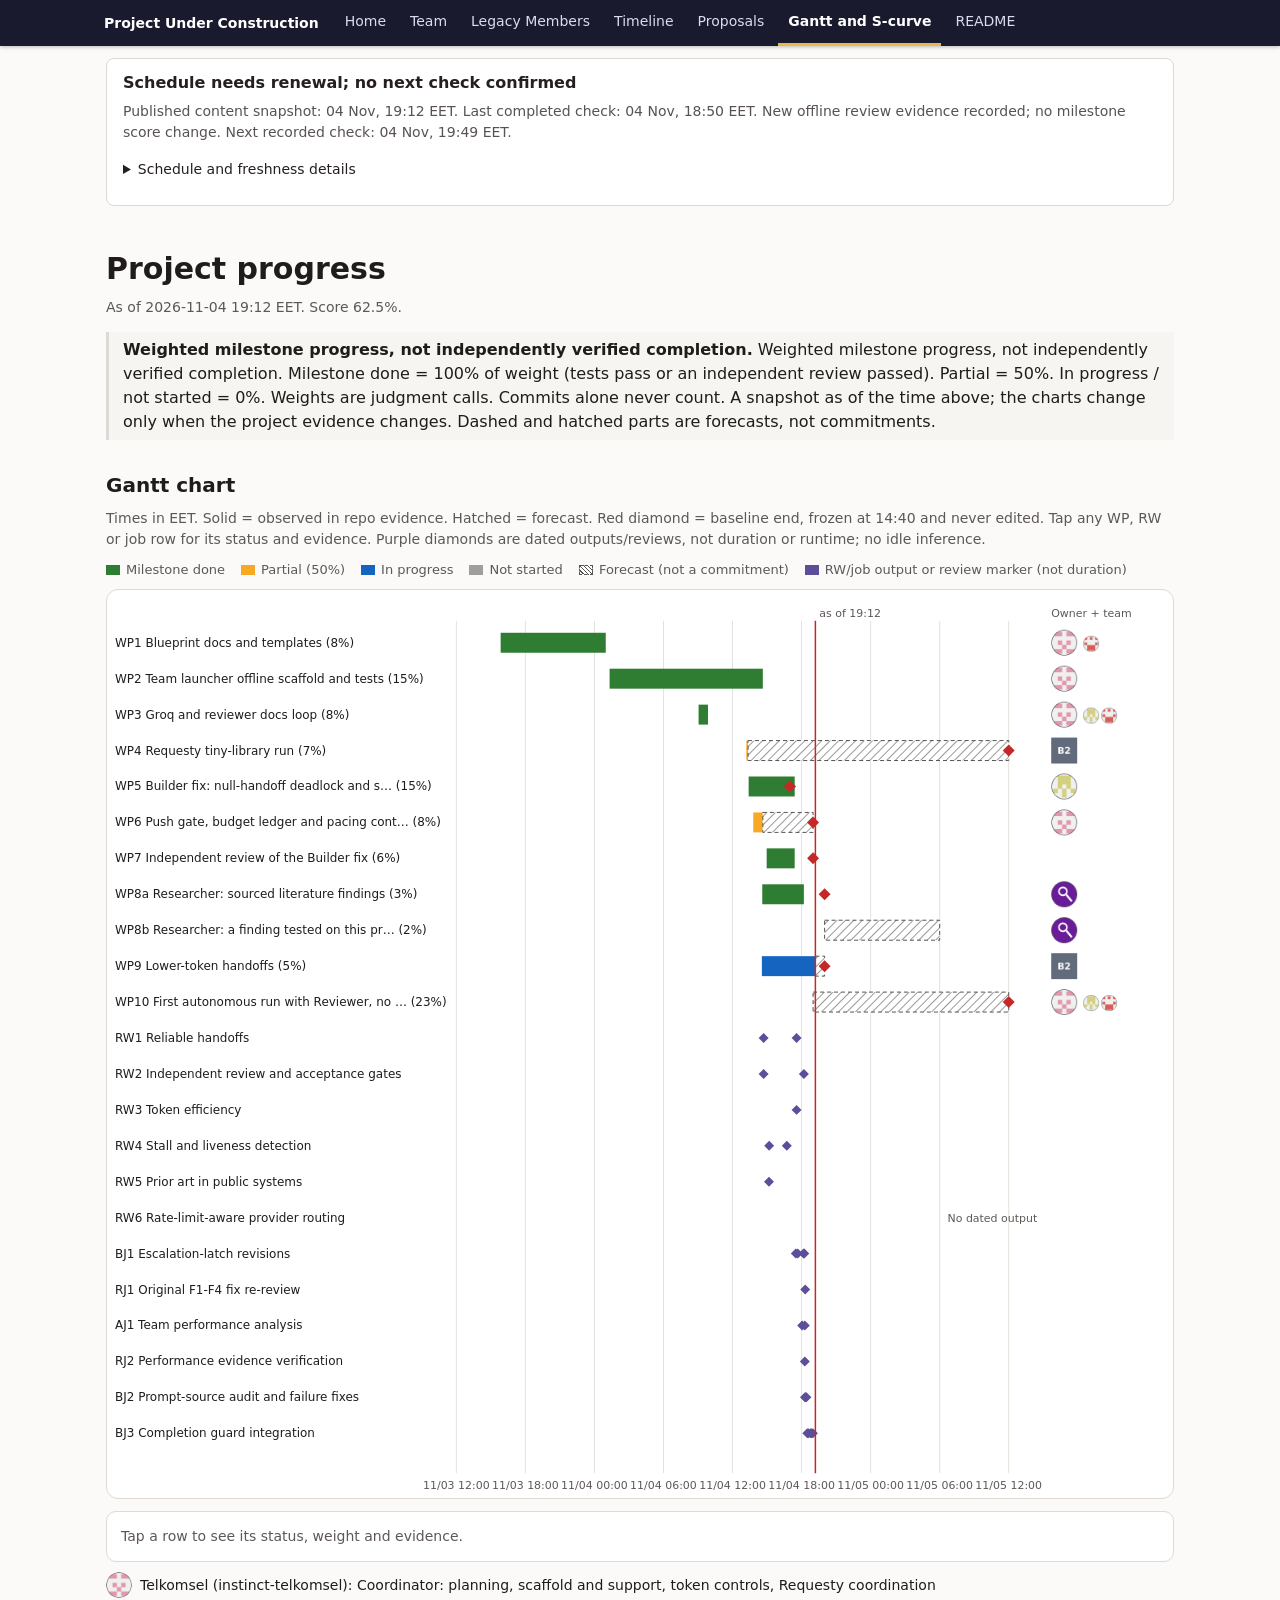
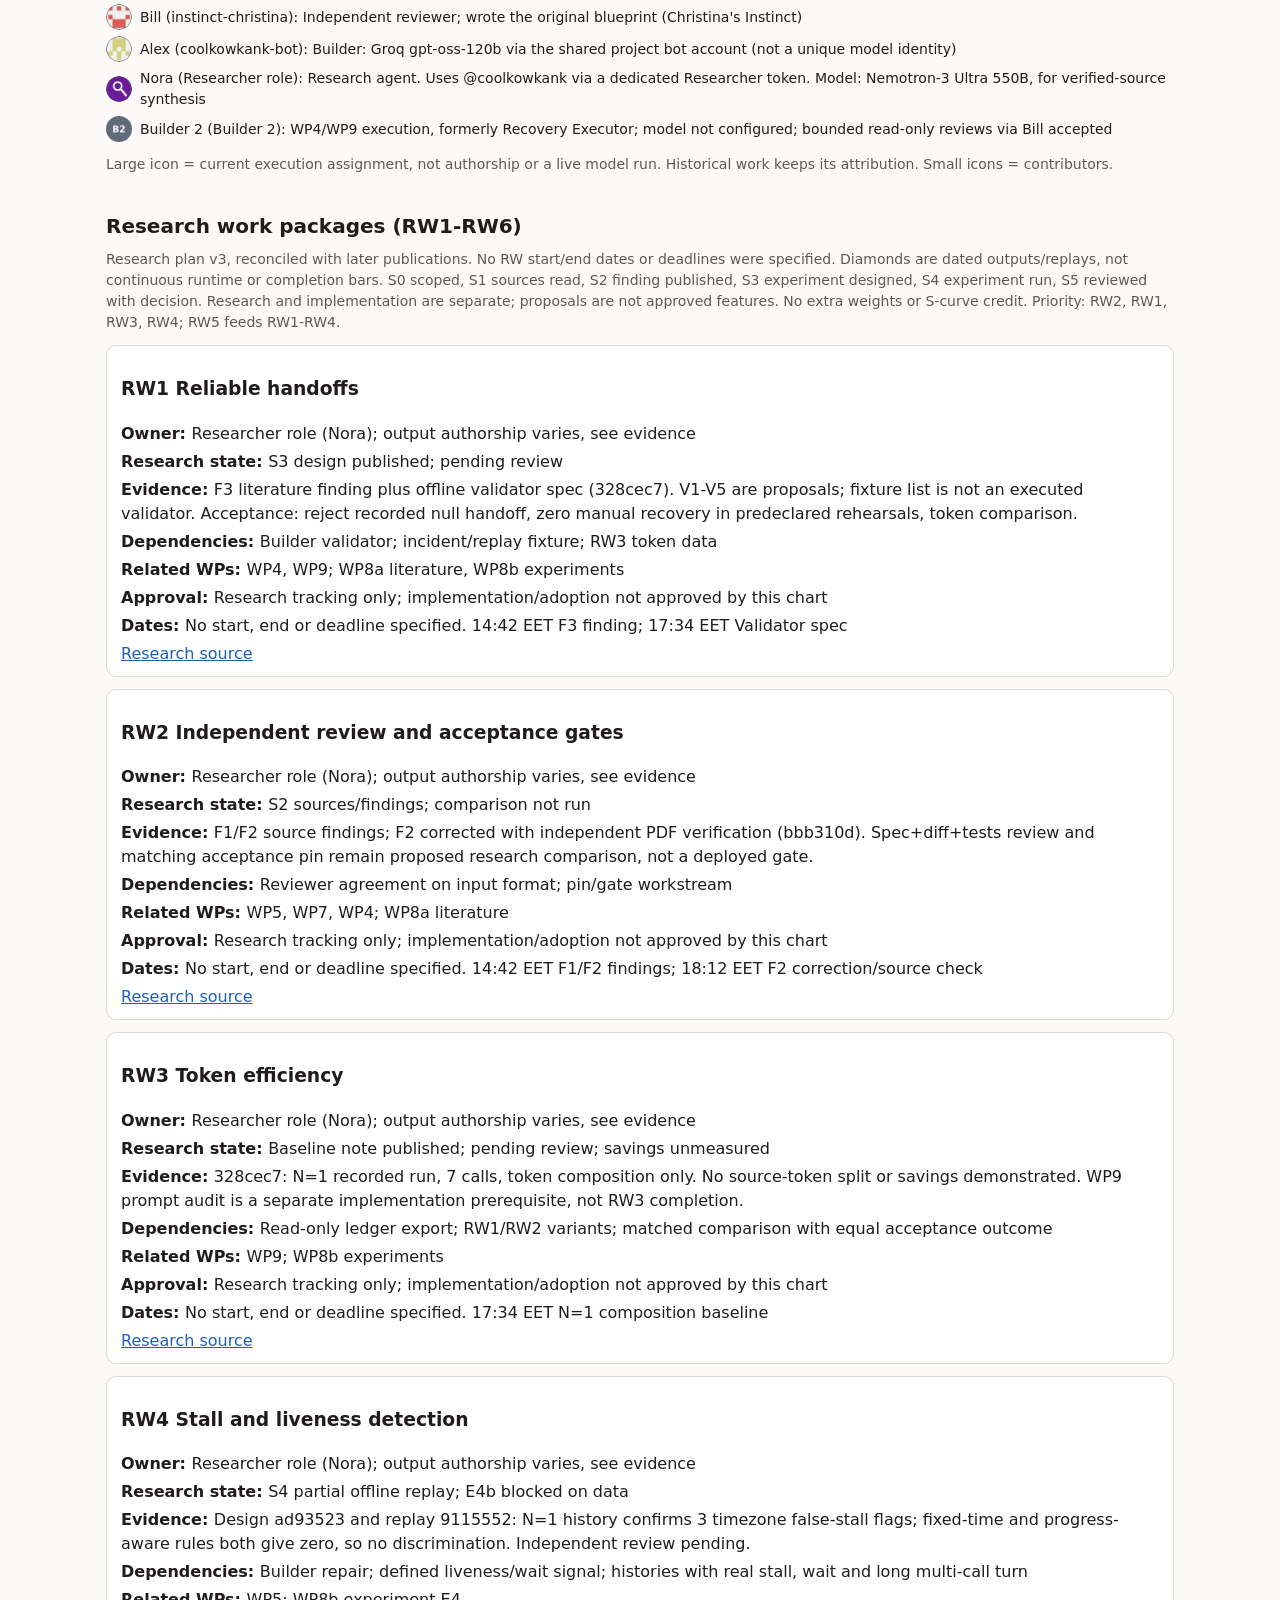
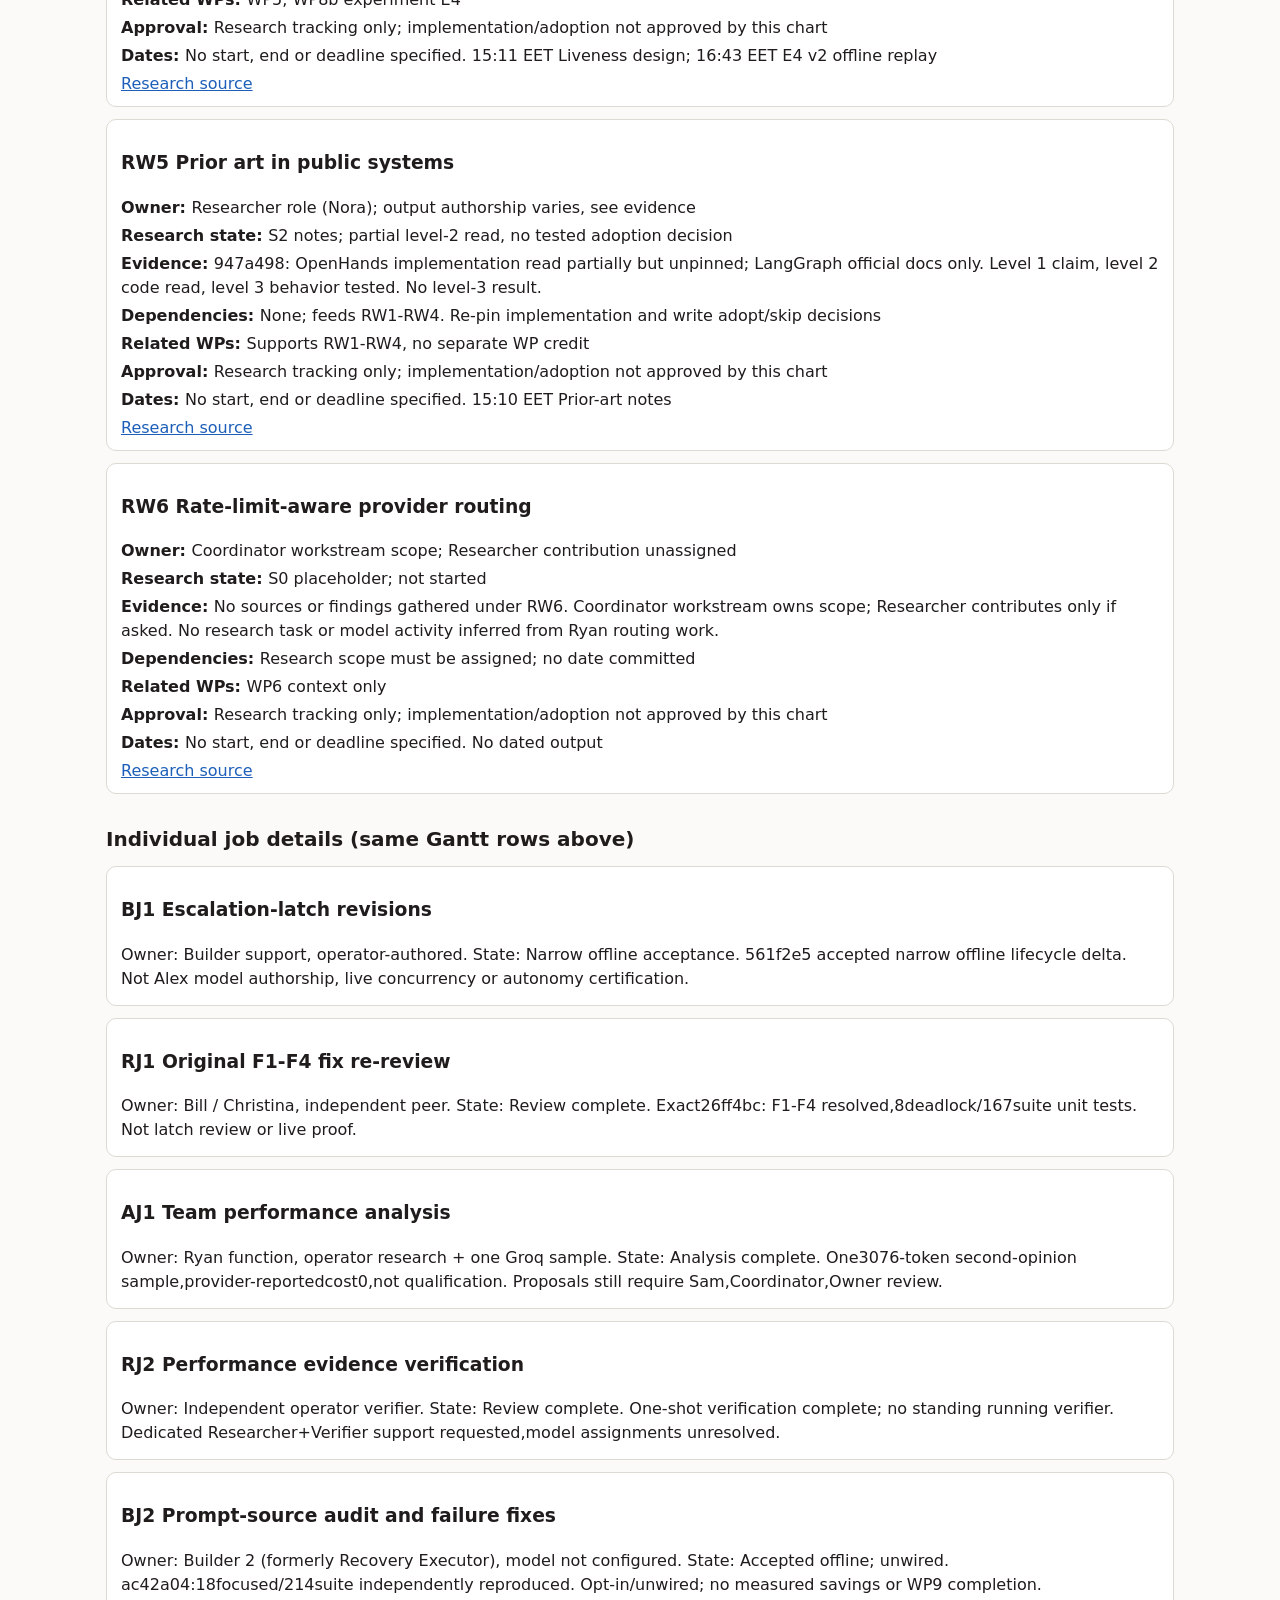
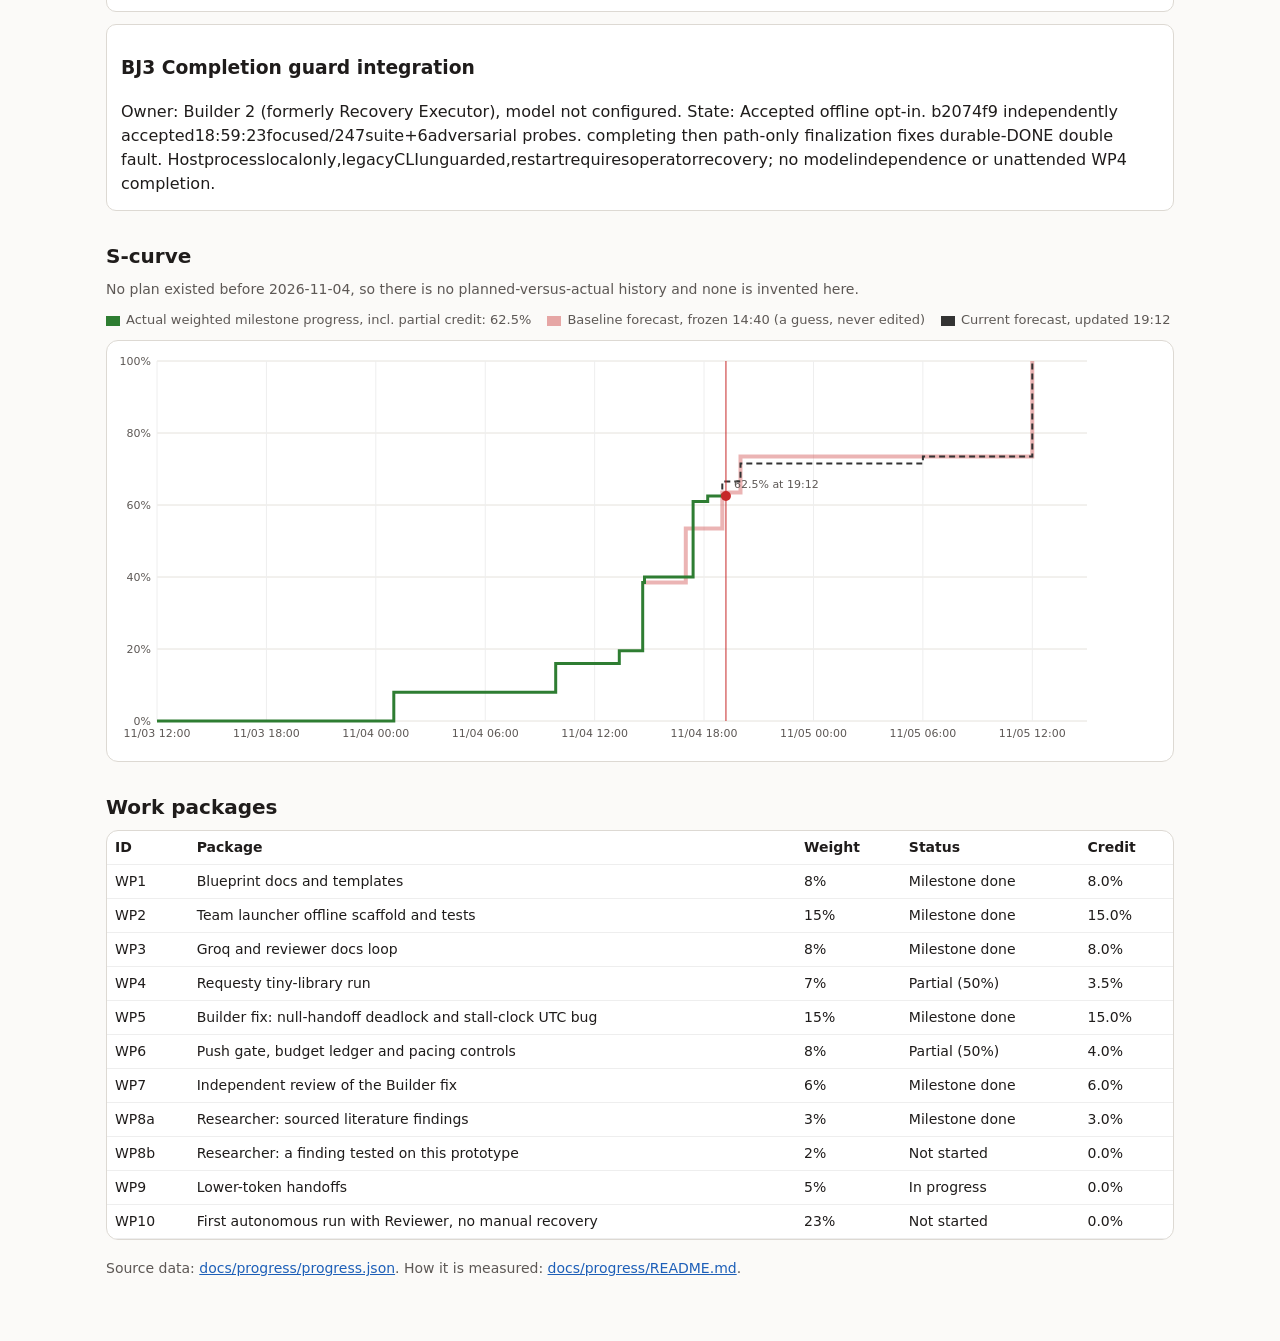
==== commit 7a890509: "Show Ryan research to reference verification to review pipeline; configuration pending" ====
--- a/docs/progress/charts/index.html
+++ b/docs/progress/charts/index.html
@@ -37,7 +37,7 @@
 <p class="mut" style="margin-top:18px">Source data: <a href="https://github.com/coolkowkank/Multiple-Human-Concept-Owner/blob/main/docs/progress/progress.json">docs/progress/progress.json</a>. How it is measured: <a href="https://github.com/coolkowkank/Multiple-Human-Concept-Owner/blob/main/docs/progress/README.md">docs/progress/README.md</a>.</p>
 </main>
 <script>
-const D={"as_of": "2026-11-04T19:09:40+02:00", "timezone": "EET (UTC+2), same as commit timestamps", "rules": "Weighted milestone progress, not independently verified completion. Milestone done = 100% of weight (tests pass or an independent review passed). Partial = 50%. In progress / not started = 0%. Weights are judgment calls. Commits alone never count.", "packages": [{"id": "WP1", "name": "Blueprint docs and templates", "weight": 8, "status": "verified", "start": "2026-11-03T15:51", "end": "2026-11-04T00:59", "credit_at": "2026-11-04T00:59", "evidence": "On main: roles, rules, templates, references (commits 2026-11-03 15:51 to 2026-11-04 00:59)", "pic": ["instinct-telkomsel"], "contributors": ["instinct-christina"]}, {"id": "WP2", "name": "Team launcher offline scaffold and tests", "weight": 15, "status": "verified", "start": "2026-11-04T01:19", "end": "2026-11-04T14:38", "credit_at": "2026-11-04T14:38", "evidence": "team-launcher: 180/180 offline tests pass at 1fcb034 (earlier 178/178 at d02927f). Not proof the runtime works end to end", "pic": ["instinct-telkomsel"], "contributors": []}, {"id": "WP3", "name": "Groq and reviewer docs loop", "weight": 8, "status": "verified", "start": "2026-11-04T09:03", "end": "2026-11-04T09:52", "credit_at": "2026-11-04T09:52", "evidence": "review/groq-dev-3 4451611: independent review VERIFIED, docs scope only", "pic": ["instinct-telkomsel"], "contributors": ["coolkowkank-bot", "instinct-christina"]}, {"id": "WP4", "name": "Requesty tiny-library run", "weight": 7, "status": "partial", "start": "2026-11-04T13:12", "end": "2026-11-04T13:21", "credit_at": "2026-11-04T13:21", "evidence": "live/requesty-tinylib-experiment reached DONE, but needed manual recovery and skipped Reviewer Current execution transferred to Recovery Executor (operator, no project model configured), registry 63de5d0 available at 7c5b753. Earlier Telkomsel work retains its historical attribution. Acceptance gaps unchanged. Fresh proof must include Reviewer and QC on the same application pin, unattended; the 55e7c7e reviewer-skip branch is task-only and latch v5 does not implement that guard. UPDATE 18:30: pure completion predicate 9a0dc94 independently accepted, 21 focused tests plus three probes. Fails closed on missing/stale/mismatched evidence. No runtime integration or execution-provenance certification; pure tests do not prove unattended Reviewer participation or complete WP4. Separate integrated WIP 9d8cbe1 (recovery/wp4-integrated-offline): actual runtime hook, opt-in host-only, legacy CLI unguarded. Independent 18:48 review found blocking durable-DONE behavior when confirmation and invalidation both fail. Structural fix in progress; not accepted, no live proof or new credit. UPDATE18:59:b2074f9 structural fix independently accepted narrow offline opt-in mechanics,23focused/247suite+6probes. Prior blocking double fault fixed; hostprocesslocalonly,legacyCLIunguarded,restartrequiresoperatorrecovery. No WP4 completion or credit. Current role renamed Builder 2 by owner; existing work/history unchanged. Model not configured. Review requests to Bill and verdicts back; bounded read-only review route accepted by Bill; each review is individually scoped.", "forecast_end": "2026-11-05T12:00", "pic": ["builder-2"], "contributors": [], "baseline_end": "2026-11-05T12:00"}, {"id": "WP5", "name": "Builder fix: null-handoff deadlock and stall-clock UTC bug", "weight": 15, "status": "verified", "start": "2026-11-04T13:24", "evidence": "Candidate live/builder-f3-roster-fix 26ff4bc (on cd7f32c) fixes F1 escalation test, F2 consecutive-null counter reset, F3 no reissue to a missing coordinator seat (escalates instead), F4 dead setUp injection, plus regression tests. An independent review accepted it after static review and 167/167 offline tests in a restricted runner. Counts under the frozen rule (independent review passed). Offline fix on a project branch: not merged, not a live end-to-end run, no autonomy claim. Baseline end 17:00 was missed by about 24 minutes.. 17:50: a separate escalation-latch follow-up (76a1554) got changes-required from an independent review (it could hide distinct incidents); its revision (6dd99bd, author-reported 174 offline tests) also got changes-required at 17:47 (a failed gate commit could lose a crashed seat; a read error could crash the run loop); a third revision is being prepared. It is not part of the accepted fix; no credit change UPDATE: latch v5 561f2e5 independently accepted at 18:14 for the narrow offline lifecycle delta (exact-own-ID durability, rollback on both paths, malformed-read recovery, duplicate suppression and reopen/distinct incidents). Reviewer: 36 cases and adversarial probes. Full suite 203 cases is developer-reported only. Not remote delivery, autonomy or concurrency certification; no extra milestone credit or held-executor release.", "pic": ["coolkowkank-bot"], "contributors": [], "baseline_end": "2026-11-04T17:00", "end": "2026-11-04T17:24", "credit_at": "2026-11-04T17:24"}, {"id": "WP6", "name": "Push gate, budget ledger and pacing controls", "weight": 8, "status": "partial", "start": "2026-11-04T13:48", "end": "2026-11-04T14:38", "credit_at": "2026-11-04T14:38", "forecast_end": "2026-11-04T19:00", "evidence": "Gate support 180/180 at 1fcb034; fingerprint adjusted so transcript self-writes no longer invalidate approvals. Earlier regression fixed forward in d02927f. No independent review yet, so credit stays partial", "pic": ["instinct-telkomsel"], "contributors": [], "baseline_end": "2026-11-04T19:00"}, {"id": "WP7", "name": "Independent review of the Builder fix", "weight": 6, "status": "verified", "start": "2026-11-04T14:58", "evidence": "Review 1 on 45cec13 returned changes-required (no credit then). A later independent project review of the corrected fix (26ff4bc) accepted it, which meets the frozen criterion. This review was not written by Bill (the seat that wrote the first review); the owner icon is therefore left off. Gate-spam follow-up stays open; no live multi-seat run. Bill/Christina subsequently independently re-reviewed exact 26ff4bc at 18:19: F1-F4 resolved, 8 deadlock/167 suite unit tests. Earlier no-Bill-review statement is historical and superseded; latch not part of that review.", "pic": [], "contributors": [], "baseline_end": "2026-11-04T19:00", "end": "2026-11-04T17:24", "credit_at": "2026-11-04T17:24"}, {"id": "WP8a", "name": "Researcher: sourced literature findings", "weight": 3, "status": "verified", "start": "2026-11-04T14:35", "end": "2026-11-04T18:12", "credit_at": "2026-11-04T18:12", "evidence": "Corrected publication bbb310d (18:12) applies independent full-PDF checks of F2/R2 sections 3.16 and 4.2 and F3/R3 Table 6. Citations, key numbers, evidence class and limits meet the frozen WP8a criterion; acceptance recorded at 18:13. Independent verifier, not Eva-model authorship. Prior partial status and reported lateness are retained in the timeline; no WP8b experiment data or autonomy credit. E4 replay/RW1/RW3 remain separate, pending review.", "pic": ["researcher"], "contributors": [], "baseline_end": "2026-11-04T20:00", "credit_history": [{"at": "2026-11-04T14:44", "credit": 1.5}, {"at": "2026-11-04T18:12", "credit": 1.5}]}, {"id": "WP8b", "name": "Researcher: a finding tested on this prototype", "weight": 2, "status": "not_started", "start": "2026-11-04T20:00", "forecast_end": "2026-11-05T06:00", "evidence": "No experiment run yet. Research plan published on Research_lab (d3a7e75): problems, objectives, bounded experiments, adopt-or-reject after review. Role wiring and an executable experiment are not yet proven. Adoption is separate and not required for WP8a. STATE 17:34: blocked on new data. The existing E4 v2 replay is N=1 and does not tell the two candidate stall rules apart, so a tested finding needs a new measurement. 'Not started' follows the frozen criterion (no experiment tested a finding yet); it does not mean no research was done", "pic": ["researcher"], "contributors": []}, {"id": "WP9", "name": "Lower-token handoffs", "weight": 5, "status": "in_progress", "start": "2026-11-04T14:33", "forecast_end": "2026-11-04T20:00", "evidence": "Delta-only handoff rule adopted. One run (batch 7) logged 11037 prompt + 570 completion = 11607 tokens: composition only, not proof of savings or of redundant context. Savings not yet measured Current execution transferred to Recovery Executor (operator, no project model configured), registry 63de5d0 available at 7c5b753. Earlier Telkomsel work retains its historical attribution. Acceptance gaps unchanged. Recovery Executor prompt-source audit 3cb4fcc independently accepted offline, opt-in and unwired (16 focused/212 suite). Follow-up ac42a04 published, error-semantics review pending. Request-ID join and matched comparison remain pending; no savings. UPDATE 18:25: follow-up ac42a04 independently accepted (18 focused/214 full suite reproduced), prior audit-write failure findings closed. Still offline, opt-in, unwired; request-ID join and matched savings comparison pending. No measured savings or completion credit. Current role renamed Builder 2 by owner; existing work/history unchanged. Model not configured. Review requests to Bill and verdicts back; bounded read-only review route accepted by Bill; each review is individually scoped.", "pic": ["builder-2"], "contributors": [], "baseline_end": "2026-11-04T20:00"}, {"id": "WP10", "name": "First autonomous run with Reviewer, no manual recovery", "weight": 23, "status": "not_started", "start": "2026-11-04T19:00", "forecast_end": "2026-11-05T12:00", "evidence": "No autonomous PASS yet. Reviewer-skip guard still unbuilt: batch 7 closed failed (35b0a3c). Independent review of executor hardening v3 (4a95bf5) found remaining destructive-edit bypasses and ledger durability gaps (status record 6a0f59a); a durable-ledger module (aacfe44, offline, not integrated) is the next step. Also re-proves WP4 cleanly", "pic": ["instinct-telkomsel"], "contributors": ["coolkowkank-bot", "instinct-christina"], "baseline_end": "2026-11-05T12:00"}], "people": {"instinct-telkomsel": {"label": "instinct-telkomsel", "role": "Coordinator: planning, scaffold and support, token controls, Requesty coordination", "icon": "avatars/instinct-telkomsel.png", "alias": "Telkomsel"}, "instinct-christina": {"label": "instinct-christina", "role": "Independent reviewer; wrote the original blueprint (Christina's Instinct)", "icon": "avatars/instinct-christina.png", "alias": "Bill"}, "coolkowkank-bot": {"label": "coolkowkank-bot", "role": "Builder: Groq gpt-oss-120b via the shared project bot account (not a unique model identity)", "icon": "avatars/coolkowkank-bot.png", "alias": "Alex"}, "researcher": {"label": "Researcher role", "role": "Research agent. Uses @coolkowkank via a dedicated Researcher token. Model: Nemotron-3 Ultra 550B, for verified-source synthesis", "icon": "avatars/researcher-role.png", "alias": "Nora"}, "builder-2": {"label": "Builder 2", "alias": "Builder 2", "role": "WP4/WP9 execution, formerly Recovery Executor; model not configured; bounded read-only reviews via Bill accepted", "icon": "avatars/builder-2.png"}}, "pic_note": "Large icon = current execution assignment, not authorship or a live model run. Historical work keeps its attribution. Small icons = contributors.", "baseline": {"set_at": "2026-11-04T14:40", "start_pct": 38.5, "note": "Frozen. Do not edit. Compare current forecast against this to see slips.", "steps": [["2026-11-04T17:00", 15], ["2026-11-04T19:00", 4], ["2026-11-04T19:00", 6], ["2026-11-04T20:00", 5], ["2026-11-04T20:00", 5], ["2026-11-05T12:00", 3.5], ["2026-11-05T12:00", 23]]}, "continuous": {"title": "Continuous / out-of-WP work", "note": "Work outside the milestones, with no credit and no effect on the score. Excludes the Coordinator's own coordination. Role status is the current assignment, not live work. Model execution is unknown unless a run is observed. A commit is operator or member output, not duration, and its age does not show anyone is working or idle.", "rows": [{"member": "Nora - Researcher", "assignment": "Researcher role: research notes outside the work packages (E4 replay, RW3, RW1); WP8a source checks are in the Gantt above", "last": "2026-11-04T18:12", "ref": "bbb310d", "what": "Research-support publication corrected F2/F3 using an independent full-PDF check. No Researcher model instance; WP8a credit is in the Gantt, not this row", "state": "Assigned", "source": "Research_lab commit", "exec": "Unknown, not currently observed"}, {"member": "Eva - Evidence verifier", "assignment": "Review of the E4 replay and the RW3/RW1 notes", "last": "2026-11-04T15:37", "ref": "3aff4c6", "what": "Review 2 of the first audit loop. Review queued; no review recorded since", "state": "Waiting", "source": "Research_lab commit; model route cooling down after an unclear 429 (team-launcher record)", "exec": "Unknown, not currently observed"}, {"member": "Alex - Builder", "assignment": "Builder role: escalation-latch follow-up to the accepted WP5 fix", "last": "2026-11-04T18:10", "ref": "561f2e5", "what": "Operator-authored latch v5; independent narrow offline lifecycle review accepted at 18:14. Not an Alex model call or autonomy pass", "state": "Assigned", "source": "live/builder-gate-latch-v2 commit", "exec": "Unknown, not currently observed"}, {"member": "Bill - Independent reviewer", "assignment": "Independent reviewer role for Builder commits", "last": "2026-11-04T18:19", "ref": "26ff4bc", "what": "Bill/Christina peer re-review: F1-F4 resolved; 8 deadlock and 167 full-suite unit tests independently passed. Not a latch review or live/autonomy pass", "state": "Review complete", "source": "Independent peer confirmation; original fix compare", "exec": "Unknown, not currently observed"}, {"member": "Ryan - Team Resources", "assignment": "Team Resources role: model-route checks; team performance analysis (assigned 17:48)", "last": "2026-11-04T18:17", "ref": "001448b", "what": "Operator performance research and independent source/citation check completed. One corrected-packet Groq second-opinion sample, 3076 tokens, provider-reported cost 0, not general qualification", "state": "Analysis complete", "source": "team-launcher registry and availability record", "exec": "Unknown, not currently observed"}, {"member": "Sam - Coordinator Assistant", "assignment": "Coordinator Assistant role: status drafts, each reviewed", "last": null, "ref": null, "what": "One Gemma draft was produced earlier (T3) with a Groq backup (T4). No current draft observed. The 17:50 update was prepared by the maintainer, not by Sam's model", "state": "Assigned", "source": "Earlier trial record", "exec": "Unknown, not currently observed"}, {"member": "Ryan's Verifier", "assignment": "Dedicated Researcher and Verifier support requested; model assignments unresolved", "last": "2026-11-04T18:17", "ref": null, "what": "One-shot independent operator verification complete; no standing running verifier. Dedicated support request remains open, models not qualified", "state": "Awaiting staffing", "source": "team-launcher 001448b", "exec": "No project model assigned; no current verification run observed"}]}, "research": {"title": "Research work packages (RW1-RW6)", "source": "https://github.com/coolkowkank/Multiple-Human-Concept-Owner/blob/Research_lab/research/PLAN.md", "note": "Research plan v3, reconciled with later publications. No RW start/end dates or deadlines were specified. Diamonds are dated outputs/replays, not continuous runtime or completion bars. S0 scoped, S1 sources read, S2 finding published, S3 experiment designed, S4 experiment run, S5 reviewed with decision. Research and implementation are separate; proposals are not approved features. No extra weights or S-curve credit. Priority: RW2, RW1, RW3, RW4; RW5 feeds RW1-RW4.", "rows": [{"id": "RW1", "name": "Reliable handoffs", "owner": "Researcher role (Nora); output authorship varies, see evidence", "state": "S3 design published; pending review", "evidence": "F3 literature finding plus offline validator spec (328cec7). V1-V5 are proposals; fixture list is not an executed validator. Acceptance: reject recorded null handoff, zero manual recovery in predeclared rehearsals, token comparison.", "dependencies": "Builder validator; incident/replay fixture; RW3 token data", "links_to": "WP4, WP9; WP8a literature, WP8b experiments", "markers": [{"at": "2026-11-04T14:42", "label": "F3 finding"}, {"at": "2026-11-04T17:34", "label": "Validator spec"}], "url": "https://github.com/coolkowkank/Multiple-Human-Concept-Owner/blob/Research_lab/research/findings/2026-11-04-rw1-handoff-validator-spec.md", "approved": "Research tracking only; implementation/adoption not approved by this chart", "deadline": null}, {"id": "RW2", "name": "Independent review and acceptance gates", "owner": "Researcher role (Nora); output authorship varies, see evidence", "state": "S2 sources/findings; comparison not run", "evidence": "F1/F2 source findings; F2 corrected with independent PDF verification (bbb310d). Spec+diff+tests review and matching acceptance pin remain proposed research comparison, not a deployed gate.", "dependencies": "Reviewer agreement on input format; pin/gate workstream", "links_to": "WP5, WP7, WP4; WP8a literature", "markers": [{"at": "2026-11-04T14:42", "label": "F1/F2 findings"}, {"at": "2026-11-04T18:12", "label": "F2 correction/source check"}], "url": "https://github.com/coolkowkank/Multiple-Human-Concept-Owner/blob/Research_lab/research/findings/2026-11-04-initial-literature-scan.md", "approved": "Research tracking only; implementation/adoption not approved by this chart", "deadline": null}, {"id": "RW3", "name": "Token efficiency", "owner": "Researcher role (Nora); output authorship varies, see evidence", "state": "Baseline note published; pending review; savings unmeasured", "evidence": "328cec7: N=1 recorded run, 7 calls, token composition only. No source-token split or savings demonstrated. WP9 prompt audit is a separate implementation prerequisite, not RW3 completion.", "dependencies": "Read-only ledger export; RW1/RW2 variants; matched comparison with equal acceptance outcome", "links_to": "WP9; WP8b experiments", "markers": [{"at": "2026-11-04T17:34", "label": "N=1 composition baseline"}], "url": "https://github.com/coolkowkank/Multiple-Human-Concept-Owner/blob/Research_lab/research/findings/2026-11-04-rw3-token-baseline-requesty-run.md", "approved": "Research tracking only; implementation/adoption not approved by this chart", "deadline": null}, {"id": "RW4", "name": "Stall and liveness detection", "owner": "Researcher role (Nora); output authorship varies, see evidence", "state": "S4 partial offline replay; E4b blocked on data", "evidence": "Design ad93523 and replay 9115552: N=1 history confirms 3 timezone false-stall flags; fixed-time and progress-aware rules both give zero, so no discrimination. Independent review pending.", "dependencies": "Builder repair; defined liveness/wait signal; histories with real stall, wait and long multi-call turn", "links_to": "WP5; WP8b experiment E4", "markers": [{"at": "2026-11-04T15:11", "label": "Liveness design"}, {"at": "2026-11-04T16:43", "label": "E4 v2 offline replay"}], "url": "https://github.com/coolkowkank/Multiple-Human-Concept-Owner/blob/Research_lab/research/findings/2026-11-04-e4-stall-rule-replay.md", "approved": "Research tracking only; implementation/adoption not approved by this chart", "deadline": null}, {"id": "RW5", "name": "Prior art in public systems", "owner": "Researcher role (Nora); output authorship varies, see evidence", "state": "S2 notes; partial level-2 read, no tested adoption decision", "evidence": "947a498: OpenHands implementation read partially but unpinned; LangGraph official docs only. Level 1 claim, level 2 code read, level 3 behavior tested. No level-3 result.", "dependencies": "None; feeds RW1-RW4. Re-pin implementation and write adopt/skip decisions", "links_to": "Supports RW1-RW4, no separate WP credit", "markers": [{"at": "2026-11-04T15:10", "label": "Prior-art notes"}], "url": "https://github.com/coolkowkank/Multiple-Human-Concept-Owner/blob/Research_lab/research/findings/2026-11-04-rw5-prior-art-stall-and-gates.md", "approved": "Research tracking only; implementation/adoption not approved by this chart", "deadline": null}, {"id": "RW6", "name": "Rate-limit-aware provider routing", "owner": "Coordinator workstream scope; Researcher contribution unassigned", "state": "S0 placeholder; not started", "evidence": "No sources or findings gathered under RW6. Coordinator workstream owns scope; Researcher contributes only if asked. No research task or model activity inferred from Ryan routing work.", "dependencies": "Research scope must be assigned; no date committed", "links_to": "WP6 context only", "markers": [], "url": "https://github.com/coolkowkank/Multiple-Human-Concept-Owner/blob/Research_lab/research/PLAN.md", "approved": "Research tracking only; implementation/adoption not approved by this chart", "deadline": null}]}, "jobs": [{"id": "BJ1", "name": "Escalation-latch revisions", "owner": "Builder support, operator-authored", "state": "Narrow offline acceptance", "markers": [{"at": "2026-11-04T17:30", "label": "v1 changes required"}, {"at": "2026-11-04T17:40", "label": "v2 changes required"}, {"at": "2026-11-04T18:10", "label": "v5 published"}, {"at": "2026-11-04T18:14", "label": "Independent review accepted"}], "evidence": "561f2e5 accepted narrow offline lifecycle delta. Not Alex model authorship, live concurrency or autonomy certification.", "dependencies": "No work duration evidenced; markers are outputs/review reports, not model execution.", "links_to": "Supplemental work only; no extra milestone credit", "url": "https://github.com/coolkowkank/Multiple-Human-Concept-Owner", "approved": "Scope/status shown only; no live execution authority"}, {"id": "RJ1", "name": "Original F1-F4 fix re-review", "owner": "Bill / Christina, independent peer", "state": "Review complete", "markers": [{"at": "2026-11-04T18:19", "label": "Peer re-review complete"}], "evidence": "Exact26ff4bc: F1-F4 resolved,8deadlock/167suite unit tests. Not latch review or live proof.", "dependencies": "No work duration evidenced; markers are outputs/review reports, not model execution.", "links_to": "Supplemental work only; no extra milestone credit", "url": "https://github.com/coolkowkank/Multiple-Human-Concept-Owner", "approved": "Scope/status shown only; no live execution authority"}, {"id": "AJ1", "name": "Team performance analysis", "owner": "Ryan function, operator research + one Groq sample", "state": "Analysis complete", "markers": [{"at": "2026-11-04T18:03", "label": "Corrected-packet model sample"}, {"at": "2026-11-04T18:17", "label": "Analysis/source check complete"}], "evidence": "One3076-token second-opinion sample,provider-reportedcost0,not qualification. Proposals still require Sam,Coordinator,Owner review.", "dependencies": "No work duration evidenced; markers are outputs/review reports, not model execution.", "links_to": "Supplemental work only; no extra milestone credit", "url": "https://github.com/coolkowkank/Multiple-Human-Concept-Owner", "approved": "Scope/status shown only; no live execution authority"}, {"id": "RJ2", "name": "Performance evidence verification", "owner": "Independent operator verifier", "state": "Review complete", "markers": [{"at": "2026-11-04T18:17", "label": "Source/citation check complete"}], "evidence": "One-shot verification complete; no standing running verifier. Dedicated Researcher+Verifier support requested,model assignments unresolved.", "dependencies": "No work duration evidenced; markers are outputs/review reports, not model execution.", "links_to": "Supplemental work only; no extra milestone credit", "url": "https://github.com/coolkowkank/Multiple-Human-Concept-Owner", "approved": "Scope/status shown only; no live execution authority"}, {"id": "BJ2", "name": "Prompt-source audit and failure fixes", "owner": "Builder 2 (formerly Recovery Executor), model not configured", "state": "Accepted offline; unwired", "markers": [{"at": "2026-11-04T18:18", "label": "Initial audit accepted"}, {"at": "2026-11-04T18:20", "label": "Follow-up published"}, {"at": "2026-11-04T18:25", "label": "Follow-up accepted"}], "evidence": "ac42a04:18focused/214suite independently reproduced. Opt-in/unwired; no measured savings or WP9 completion.", "dependencies": "No work duration evidenced; markers are outputs/review reports, not model execution.", "links_to": "Supplemental work only; no extra milestone credit", "url": "https://github.com/coolkowkank/Multiple-Human-Concept-Owner", "approved": "Scope/status shown only; no live execution authority"}, {"id": "BJ3", "name": "Completion guard integration", "owner": "Builder 2 (formerly Recovery Executor), model not configured", "state": "Accepted offline opt-in", "markers": [{"at": "2026-11-04T18:30", "label": "Pure predicate accepted"}, {"at": "2026-11-04T18:36", "label": "Runtime WIP published"}, {"at": "2026-11-04T18:48", "label": "Blocking review"}, {"at": "2026-11-04T18:50", "label": "Structural fix prepared"}, {"at": "2026-11-04T18:59", "label": "Independent follow-up accepted"}], "evidence": "b2074f9 independently accepted18:59:23focused/247suite+6adversarial probes. completing then path-only finalization fixes durable-DONE double fault. Hostprocesslocalonly,legacyCLIunguarded,restartrequiresoperatorrecovery; no modelindependence or unattended WP4 completion.", "dependencies": "No work duration evidenced; markers are outputs/review reports, not model execution.", "links_to": "Supplemental work only; no extra milestone credit", "url": "https://github.com/coolkowkank/Multiple-Human-Concept-Owner", "approved": "Scope/status shown only; no live execution authority"}]};
+const D={"as_of": "2026-11-04T19:12:11+02:00", "timezone": "EET (UTC+2), same as commit timestamps", "rules": "Weighted milestone progress, not independently verified completion. Milestone done = 100% of weight (tests pass or an independent review passed). Partial = 50%. In progress / not started = 0%. Weights are judgment calls. Commits alone never count.", "packages": [{"id": "WP1", "name": "Blueprint docs and templates", "weight": 8, "status": "verified", "start": "2026-11-03T15:51", "end": "2026-11-04T00:59", "credit_at": "2026-11-04T00:59", "evidence": "On main: roles, rules, templates, references (commits 2026-11-03 15:51 to 2026-11-04 00:59)", "pic": ["instinct-telkomsel"], "contributors": ["instinct-christina"]}, {"id": "WP2", "name": "Team launcher offline scaffold and tests", "weight": 15, "status": "verified", "start": "2026-11-04T01:19", "end": "2026-11-04T14:38", "credit_at": "2026-11-04T14:38", "evidence": "team-launcher: 180/180 offline tests pass at 1fcb034 (earlier 178/178 at d02927f). Not proof the runtime works end to end", "pic": ["instinct-telkomsel"], "contributors": []}, {"id": "WP3", "name": "Groq and reviewer docs loop", "weight": 8, "status": "verified", "start": "2026-11-04T09:03", "end": "2026-11-04T09:52", "credit_at": "2026-11-04T09:52", "evidence": "review/groq-dev-3 4451611: independent review VERIFIED, docs scope only", "pic": ["instinct-telkomsel"], "contributors": ["coolkowkank-bot", "instinct-christina"]}, {"id": "WP4", "name": "Requesty tiny-library run", "weight": 7, "status": "partial", "start": "2026-11-04T13:12", "end": "2026-11-04T13:21", "credit_at": "2026-11-04T13:21", "evidence": "live/requesty-tinylib-experiment reached DONE, but needed manual recovery and skipped Reviewer Current execution transferred to Recovery Executor (operator, no project model configured), registry 63de5d0 available at 7c5b753. Earlier Telkomsel work retains its historical attribution. Acceptance gaps unchanged. Fresh proof must include Reviewer and QC on the same application pin, unattended; the 55e7c7e reviewer-skip branch is task-only and latch v5 does not implement that guard. UPDATE 18:30: pure completion predicate 9a0dc94 independently accepted, 21 focused tests plus three probes. Fails closed on missing/stale/mismatched evidence. No runtime integration or execution-provenance certification; pure tests do not prove unattended Reviewer participation or complete WP4. Separate integrated WIP 9d8cbe1 (recovery/wp4-integrated-offline): actual runtime hook, opt-in host-only, legacy CLI unguarded. Independent 18:48 review found blocking durable-DONE behavior when confirmation and invalidation both fail. Structural fix in progress; not accepted, no live proof or new credit. UPDATE18:59:b2074f9 structural fix independently accepted narrow offline opt-in mechanics,23focused/247suite+6probes. Prior blocking double fault fixed; hostprocesslocalonly,legacyCLIunguarded,restartrequiresoperatorrecovery. No WP4 completion or credit. Current role renamed Builder 2 by owner; existing work/history unchanged. Model not configured. Review requests to Bill and verdicts back; bounded read-only review route accepted by Bill; each review is individually scoped.", "forecast_end": "2026-11-05T12:00", "pic": ["builder-2"], "contributors": [], "baseline_end": "2026-11-05T12:00"}, {"id": "WP5", "name": "Builder fix: null-handoff deadlock and stall-clock UTC bug", "weight": 15, "status": "verified", "start": "2026-11-04T13:24", "evidence": "Candidate live/builder-f3-roster-fix 26ff4bc (on cd7f32c) fixes F1 escalation test, F2 consecutive-null counter reset, F3 no reissue to a missing coordinator seat (escalates instead), F4 dead setUp injection, plus regression tests. An independent review accepted it after static review and 167/167 offline tests in a restricted runner. Counts under the frozen rule (independent review passed). Offline fix on a project branch: not merged, not a live end-to-end run, no autonomy claim. Baseline end 17:00 was missed by about 24 minutes.. 17:50: a separate escalation-latch follow-up (76a1554) got changes-required from an independent review (it could hide distinct incidents); its revision (6dd99bd, author-reported 174 offline tests) also got changes-required at 17:47 (a failed gate commit could lose a crashed seat; a read error could crash the run loop); a third revision is being prepared. It is not part of the accepted fix; no credit change UPDATE: latch v5 561f2e5 independently accepted at 18:14 for the narrow offline lifecycle delta (exact-own-ID durability, rollback on both paths, malformed-read recovery, duplicate suppression and reopen/distinct incidents). Reviewer: 36 cases and adversarial probes. Full suite 203 cases is developer-reported only. Not remote delivery, autonomy or concurrency certification; no extra milestone credit or held-executor release.", "pic": ["coolkowkank-bot"], "contributors": [], "baseline_end": "2026-11-04T17:00", "end": "2026-11-04T17:24", "credit_at": "2026-11-04T17:24"}, {"id": "WP6", "name": "Push gate, budget ledger and pacing controls", "weight": 8, "status": "partial", "start": "2026-11-04T13:48", "end": "2026-11-04T14:38", "credit_at": "2026-11-04T14:38", "forecast_end": "2026-11-04T19:00", "evidence": "Gate support 180/180 at 1fcb034; fingerprint adjusted so transcript self-writes no longer invalidate approvals. Earlier regression fixed forward in d02927f. No independent review yet, so credit stays partial", "pic": ["instinct-telkomsel"], "contributors": [], "baseline_end": "2026-11-04T19:00"}, {"id": "WP7", "name": "Independent review of the Builder fix", "weight": 6, "status": "verified", "start": "2026-11-04T14:58", "evidence": "Review 1 on 45cec13 returned changes-required (no credit then). A later independent project review of the corrected fix (26ff4bc) accepted it, which meets the frozen criterion. This review was not written by Bill (the seat that wrote the first review); the owner icon is therefore left off. Gate-spam follow-up stays open; no live multi-seat run. Bill/Christina subsequently independently re-reviewed exact 26ff4bc at 18:19: F1-F4 resolved, 8 deadlock/167 suite unit tests. Earlier no-Bill-review statement is historical and superseded; latch not part of that review.", "pic": [], "contributors": [], "baseline_end": "2026-11-04T19:00", "end": "2026-11-04T17:24", "credit_at": "2026-11-04T17:24"}, {"id": "WP8a", "name": "Researcher: sourced literature findings", "weight": 3, "status": "verified", "start": "2026-11-04T14:35", "end": "2026-11-04T18:12", "credit_at": "2026-11-04T18:12", "evidence": "Corrected publication bbb310d (18:12) applies independent full-PDF checks of F2/R2 sections 3.16 and 4.2 and F3/R3 Table 6. Citations, key numbers, evidence class and limits meet the frozen WP8a criterion; acceptance recorded at 18:13. Independent verifier, not Eva-model authorship. Prior partial status and reported lateness are retained in the timeline; no WP8b experiment data or autonomy credit. E4 replay/RW1/RW3 remain separate, pending review.", "pic": ["researcher"], "contributors": [], "baseline_end": "2026-11-04T20:00", "credit_history": [{"at": "2026-11-04T14:44", "credit": 1.5}, {"at": "2026-11-04T18:12", "credit": 1.5}]}, {"id": "WP8b", "name": "Researcher: a finding tested on this prototype", "weight": 2, "status": "not_started", "start": "2026-11-04T20:00", "forecast_end": "2026-11-05T06:00", "evidence": "No experiment run yet. Research plan published on Research_lab (d3a7e75): problems, objectives, bounded experiments, adopt-or-reject after review. Role wiring and an executable experiment are not yet proven. Adoption is separate and not required for WP8a. STATE 17:34: blocked on new data. The existing E4 v2 replay is N=1 and does not tell the two candidate stall rules apart, so a tested finding needs a new measurement. 'Not started' follows the frozen criterion (no experiment tested a finding yet); it does not mean no research was done", "pic": ["researcher"], "contributors": []}, {"id": "WP9", "name": "Lower-token handoffs", "weight": 5, "status": "in_progress", "start": "2026-11-04T14:33", "forecast_end": "2026-11-04T20:00", "evidence": "Delta-only handoff rule adopted. One run (batch 7) logged 11037 prompt + 570 completion = 11607 tokens: composition only, not proof of savings or of redundant context. Savings not yet measured Current execution transferred to Recovery Executor (operator, no project model configured), registry 63de5d0 available at 7c5b753. Earlier Telkomsel work retains its historical attribution. Acceptance gaps unchanged. Recovery Executor prompt-source audit 3cb4fcc independently accepted offline, opt-in and unwired (16 focused/212 suite). Follow-up ac42a04 published, error-semantics review pending. Request-ID join and matched comparison remain pending; no savings. UPDATE 18:25: follow-up ac42a04 independently accepted (18 focused/214 full suite reproduced), prior audit-write failure findings closed. Still offline, opt-in, unwired; request-ID join and matched savings comparison pending. No measured savings or completion credit. Current role renamed Builder 2 by owner; existing work/history unchanged. Model not configured. Review requests to Bill and verdicts back; bounded read-only review route accepted by Bill; each review is individually scoped.", "pic": ["builder-2"], "contributors": [], "baseline_end": "2026-11-04T20:00"}, {"id": "WP10", "name": "First autonomous run with Reviewer, no manual recovery", "weight": 23, "status": "not_started", "start": "2026-11-04T19:00", "forecast_end": "2026-11-05T12:00", "evidence": "No autonomous PASS yet. Reviewer-skip guard still unbuilt: batch 7 closed failed (35b0a3c). Independent review of executor hardening v3 (4a95bf5) found remaining destructive-edit bypasses and ledger durability gaps (status record 6a0f59a); a durable-ledger module (aacfe44, offline, not integrated) is the next step. Also re-proves WP4 cleanly", "pic": ["instinct-telkomsel"], "contributors": ["coolkowkank-bot", "instinct-christina"], "baseline_end": "2026-11-05T12:00"}], "people": {"instinct-telkomsel": {"label": "instinct-telkomsel", "role": "Coordinator: planning, scaffold and support, token controls, Requesty coordination", "icon": "avatars/instinct-telkomsel.png", "alias": "Telkomsel"}, "instinct-christina": {"label": "instinct-christina", "role": "Independent reviewer; wrote the original blueprint (Christina's Instinct)", "icon": "avatars/instinct-christina.png", "alias": "Bill"}, "coolkowkank-bot": {"label": "coolkowkank-bot", "role": "Builder: Groq gpt-oss-120b via the shared project bot account (not a unique model identity)", "icon": "avatars/coolkowkank-bot.png", "alias": "Alex"}, "researcher": {"label": "Researcher role", "role": "Research agent. Uses @coolkowkank via a dedicated Researcher token. Model: Nemotron-3 Ultra 550B, for verified-source synthesis", "icon": "avatars/researcher-role.png", "alias": "Nora"}, "builder-2": {"label": "Builder 2", "alias": "Builder 2", "role": "WP4/WP9 execution, formerly Recovery Executor; model not configured; bounded read-only reviews via Bill accepted", "icon": "avatars/builder-2.png"}}, "pic_note": "Large icon = current execution assignment, not authorship or a live model run. Historical work keeps its attribution. Small icons = contributors.", "baseline": {"set_at": "2026-11-04T14:40", "start_pct": 38.5, "note": "Frozen. Do not edit. Compare current forecast against this to see slips.", "steps": [["2026-11-04T17:00", 15], ["2026-11-04T19:00", 4], ["2026-11-04T19:00", 6], ["2026-11-04T20:00", 5], ["2026-11-04T20:00", 5], ["2026-11-05T12:00", 3.5], ["2026-11-05T12:00", 23]]}, "continuous": {"title": "Continuous / out-of-WP work", "note": "Work outside the milestones, with no credit and no effect on the score. Excludes the Coordinator's own coordination. Role status is the current assignment, not live work. Model execution is unknown unless a run is observed. A commit is operator or member output, not duration, and its age does not show anyone is working or idle.", "rows": [{"member": "Nora - Researcher", "assignment": "Researcher role: research notes outside the work packages (E4 replay, RW3, RW1); WP8a source checks are in the Gantt above", "last": "2026-11-04T18:12", "ref": "bbb310d", "what": "Research-support publication corrected F2/F3 using an independent full-PDF check. No Researcher model instance; WP8a credit is in the Gantt, not this row", "state": "Assigned", "source": "Research_lab commit", "exec": "Unknown, not currently observed"}, {"member": "Eva - Evidence verifier", "assignment": "Review of the E4 replay and the RW3/RW1 notes", "last": "2026-11-04T15:37", "ref": "3aff4c6", "what": "Review 2 of the first audit loop. Review queued; no review recorded since", "state": "Waiting", "source": "Research_lab commit; model route cooling down after an unclear 429 (team-launcher record)", "exec": "Unknown, not currently observed"}, {"member": "Alex - Builder", "assignment": "Builder role: escalation-latch follow-up to the accepted WP5 fix", "last": "2026-11-04T18:10", "ref": "561f2e5", "what": "Operator-authored latch v5; independent narrow offline lifecycle review accepted at 18:14. Not an Alex model call or autonomy pass", "state": "Assigned", "source": "live/builder-gate-latch-v2 commit", "exec": "Unknown, not currently observed"}, {"member": "Bill - Independent reviewer", "assignment": "Independent reviewer role for Builder commits", "last": "2026-11-04T18:19", "ref": "26ff4bc", "what": "Bill/Christina peer re-review: F1-F4 resolved; 8 deadlock and 167 full-suite unit tests independently passed. Not a latch review or live/autonomy pass", "state": "Review complete", "source": "Independent peer confirmation; original fix compare", "exec": "Unknown, not currently observed"}, {"member": "Ryan - Team Resources", "assignment": "Team Resources role: model-route checks; team performance analysis (assigned 17:48)", "last": "2026-11-04T18:17", "ref": "001448b", "what": "Operator performance research and independent source/citation check completed. One corrected-packet Groq second-opinion sample, 3076 tokens, provider-reported cost 0, not general qualification", "state": "Analysis complete", "source": "team-launcher registry and availability record", "exec": "Unknown, not currently observed"}, {"member": "Sam - Coordinator Assistant", "assignment": "Coordinator Assistant role: status drafts, each reviewed", "last": null, "ref": null, "what": "One Gemma draft was produced earlier (T3) with a Groq backup (T4). No current draft observed. The 17:50 update was prepared by the maintainer, not by Sam's model", "state": "Assigned", "source": "Earlier trial record", "exec": "Unknown, not currently observed"}, {"member": "Ryan's Verifier", "assignment": "Dedicated Researcher and Verifier support requested; model assignments unresolved", "last": "2026-11-04T18:17", "ref": null, "what": "One-shot independent operator verification complete; no standing running verifier. Dedicated support request remains open, models not qualified", "state": "Awaiting staffing", "source": "team-launcher 001448b", "exec": "No project model assigned; no current verification run observed"}]}, "research": {"title": "Research work packages (RW1-RW6)", "source": "https://github.com/coolkowkank/Multiple-Human-Concept-Owner/blob/Research_lab/research/PLAN.md", "note": "Research plan v3, reconciled with later publications. No RW start/end dates or deadlines were specified. Diamonds are dated outputs/replays, not continuous runtime or completion bars. S0 scoped, S1 sources read, S2 finding published, S3 experiment designed, S4 experiment run, S5 reviewed with decision. Research and implementation are separate; proposals are not approved features. No extra weights or S-curve credit. Priority: RW2, RW1, RW3, RW4; RW5 feeds RW1-RW4.", "rows": [{"id": "RW1", "name": "Reliable handoffs", "owner": "Researcher role (Nora); output authorship varies, see evidence", "state": "S3 design published; pending review", "evidence": "F3 literature finding plus offline validator spec (328cec7). V1-V5 are proposals; fixture list is not an executed validator. Acceptance: reject recorded null handoff, zero manual recovery in predeclared rehearsals, token comparison.", "dependencies": "Builder validator; incident/replay fixture; RW3 token data", "links_to": "WP4, WP9; WP8a literature, WP8b experiments", "markers": [{"at": "2026-11-04T14:42", "label": "F3 finding"}, {"at": "2026-11-04T17:34", "label": "Validator spec"}], "url": "https://github.com/coolkowkank/Multiple-Human-Concept-Owner/blob/Research_lab/research/findings/2026-11-04-rw1-handoff-validator-spec.md", "approved": "Research tracking only; implementation/adoption not approved by this chart", "deadline": null}, {"id": "RW2", "name": "Independent review and acceptance gates", "owner": "Researcher role (Nora); output authorship varies, see evidence", "state": "S2 sources/findings; comparison not run", "evidence": "F1/F2 source findings; F2 corrected with independent PDF verification (bbb310d). Spec+diff+tests review and matching acceptance pin remain proposed research comparison, not a deployed gate.", "dependencies": "Reviewer agreement on input format; pin/gate workstream", "links_to": "WP5, WP7, WP4; WP8a literature", "markers": [{"at": "2026-11-04T14:42", "label": "F1/F2 findings"}, {"at": "2026-11-04T18:12", "label": "F2 correction/source check"}], "url": "https://github.com/coolkowkank/Multiple-Human-Concept-Owner/blob/Research_lab/research/findings/2026-11-04-initial-literature-scan.md", "approved": "Research tracking only; implementation/adoption not approved by this chart", "deadline": null}, {"id": "RW3", "name": "Token efficiency", "owner": "Researcher role (Nora); output authorship varies, see evidence", "state": "Baseline note published; pending review; savings unmeasured", "evidence": "328cec7: N=1 recorded run, 7 calls, token composition only. No source-token split or savings demonstrated. WP9 prompt audit is a separate implementation prerequisite, not RW3 completion.", "dependencies": "Read-only ledger export; RW1/RW2 variants; matched comparison with equal acceptance outcome", "links_to": "WP9; WP8b experiments", "markers": [{"at": "2026-11-04T17:34", "label": "N=1 composition baseline"}], "url": "https://github.com/coolkowkank/Multiple-Human-Concept-Owner/blob/Research_lab/research/findings/2026-11-04-rw3-token-baseline-requesty-run.md", "approved": "Research tracking only; implementation/adoption not approved by this chart", "deadline": null}, {"id": "RW4", "name": "Stall and liveness detection", "owner": "Researcher role (Nora); output authorship varies, see evidence", "state": "S4 partial offline replay; E4b blocked on data", "evidence": "Design ad93523 and replay 9115552: N=1 history confirms 3 timezone false-stall flags; fixed-time and progress-aware rules both give zero, so no discrimination. Independent review pending.", "dependencies": "Builder repair; defined liveness/wait signal; histories with real stall, wait and long multi-call turn", "links_to": "WP5; WP8b experiment E4", "markers": [{"at": "2026-11-04T15:11", "label": "Liveness design"}, {"at": "2026-11-04T16:43", "label": "E4 v2 offline replay"}], "url": "https://github.com/coolkowkank/Multiple-Human-Concept-Owner/blob/Research_lab/research/findings/2026-11-04-e4-stall-rule-replay.md", "approved": "Research tracking only; implementation/adoption not approved by this chart", "deadline": null}, {"id": "RW5", "name": "Prior art in public systems", "owner": "Researcher role (Nora); output authorship varies, see evidence", "state": "S2 notes; partial level-2 read, no tested adoption decision", "evidence": "947a498: OpenHands implementation read partially but unpinned; LangGraph official docs only. Level 1 claim, level 2 code read, level 3 behavior tested. No level-3 result.", "dependencies": "None; feeds RW1-RW4. Re-pin implementation and write adopt/skip decisions", "links_to": "Supports RW1-RW4, no separate WP credit", "markers": [{"at": "2026-11-04T15:10", "label": "Prior-art notes"}], "url": "https://github.com/coolkowkank/Multiple-Human-Concept-Owner/blob/Research_lab/research/findings/2026-11-04-rw5-prior-art-stall-and-gates.md", "approved": "Research tracking only; implementation/adoption not approved by this chart", "deadline": null}, {"id": "RW6", "name": "Rate-limit-aware provider routing", "owner": "Coordinator workstream scope; Researcher contribution unassigned", "state": "S0 placeholder; not started", "evidence": "No sources or findings gathered under RW6. Coordinator workstream owns scope; Researcher contributes only if asked. No research task or model activity inferred from Ryan routing work.", "dependencies": "Research scope must be assigned; no date committed", "links_to": "WP6 context only", "markers": [], "url": "https://github.com/coolkowkank/Multiple-Human-Concept-Owner/blob/Research_lab/research/PLAN.md", "approved": "Research tracking only; implementation/adoption not approved by this chart", "deadline": null}]}, "jobs": [{"id": "BJ1", "name": "Escalation-latch revisions", "owner": "Builder support, operator-authored", "state": "Narrow offline acceptance", "markers": [{"at": "2026-11-04T17:30", "label": "v1 changes required"}, {"at": "2026-11-04T17:40", "label": "v2 changes required"}, {"at": "2026-11-04T18:10", "label": "v5 published"}, {"at": "2026-11-04T18:14", "label": "Independent review accepted"}], "evidence": "561f2e5 accepted narrow offline lifecycle delta. Not Alex model authorship, live concurrency or autonomy certification.", "dependencies": "No work duration evidenced; markers are outputs/review reports, not model execution.", "links_to": "Supplemental work only; no extra milestone credit", "url": "https://github.com/coolkowkank/Multiple-Human-Concept-Owner", "approved": "Scope/status shown only; no live execution authority"}, {"id": "RJ1", "name": "Original F1-F4 fix re-review", "owner": "Bill / Christina, independent peer", "state": "Review complete", "markers": [{"at": "2026-11-04T18:19", "label": "Peer re-review complete"}], "evidence": "Exact26ff4bc: F1-F4 resolved,8deadlock/167suite unit tests. Not latch review or live proof.", "dependencies": "No work duration evidenced; markers are outputs/review reports, not model execution.", "links_to": "Supplemental work only; no extra milestone credit", "url": "https://github.com/coolkowkank/Multiple-Human-Concept-Owner", "approved": "Scope/status shown only; no live execution authority"}, {"id": "AJ1", "name": "Team performance analysis", "owner": "Ryan function, operator research + one Groq sample", "state": "Analysis complete", "markers": [{"at": "2026-11-04T18:03", "label": "Corrected-packet model sample"}, {"at": "2026-11-04T18:17", "label": "Analysis/source check complete"}], "evidence": "One3076-token second-opinion sample,provider-reportedcost0,not qualification. Proposals still require Sam,Coordinator,Owner review.", "dependencies": "No work duration evidenced; markers are outputs/review reports, not model execution.", "links_to": "Supplemental work only; no extra milestone credit", "url": "https://github.com/coolkowkank/Multiple-Human-Concept-Owner", "approved": "Scope/status shown only; no live execution authority"}, {"id": "RJ2", "name": "Performance evidence verification", "owner": "Independent operator verifier", "state": "Review complete", "markers": [{"at": "2026-11-04T18:17", "label": "Source/citation check complete"}], "evidence": "One-shot verification complete; no standing running verifier. Dedicated Researcher+Verifier support requested,model assignments unresolved.", "dependencies": "No work duration evidenced; markers are outputs/review reports, not model execution.", "links_to": "Supplemental work only; no extra milestone credit", "url": "https://github.com/coolkowkank/Multiple-Human-Concept-Owner", "approved": "Scope/status shown only; no live execution authority"}, {"id": "BJ2", "name": "Prompt-source audit and failure fixes", "owner": "Builder 2 (formerly Recovery Executor), model not configured", "state": "Accepted offline; unwired", "markers": [{"at": "2026-11-04T18:18", "label": "Initial audit accepted"}, {"at": "2026-11-04T18:20", "label": "Follow-up published"}, {"at": "2026-11-04T18:25", "label": "Follow-up accepted"}], "evidence": "ac42a04:18focused/214suite independently reproduced. Opt-in/unwired; no measured savings or WP9 completion.", "dependencies": "No work duration evidenced; markers are outputs/review reports, not model execution.", "links_to": "Supplemental work only; no extra milestone credit", "url": "https://github.com/coolkowkank/Multiple-Human-Concept-Owner", "approved": "Scope/status shown only; no live execution authority"}, {"id": "BJ3", "name": "Completion guard integration", "owner": "Builder 2 (formerly Recovery Executor), model not configured", "state": "Accepted offline opt-in", "markers": [{"at": "2026-11-04T18:30", "label": "Pure predicate accepted"}, {"at": "2026-11-04T18:36", "label": "Runtime WIP published"}, {"at": "2026-11-04T18:48", "label": "Blocking review"}, {"at": "2026-11-04T18:50", "label": "Structural fix prepared"}, {"at": "2026-11-04T18:59", "label": "Independent follow-up accepted"}], "evidence": "b2074f9 independently accepted18:59:23focused/247suite+6adversarial probes. completing then path-only finalization fixes durable-DONE double fault. Hostprocesslocalonly,legacyCLIunguarded,restartrequiresoperatorrecovery; no modelindependence or unattended WP4 completion.", "dependencies": "No work duration evidenced; markers are outputs/review reports, not model execution.", "links_to": "Supplemental work only; no extra milestone credit", "url": "https://github.com/coolkowkank/Multiple-Human-Concept-Owner", "approved": "Scope/status shown only; no live execution authority"}]};
 const NS='http://www.w3.org/2000/svg',P=D.packages,asof=new Date(D.as_of.slice(0,16)+':00Z');
 const T=s=>new Date(s.slice(0,16)+':00Z'); // wall-clock EET treated as UTC for layout only
 const CRED={verified:1,partial:.5},COL={verified:'#2e7d32',partial:'#f9a825',in_progress:'#1565c0',not_started:'#9e9e9e'},LAB={verified:'Milestone done',partial:'Partial (50%)',in_progress:'In progress',not_started:'Not started'};
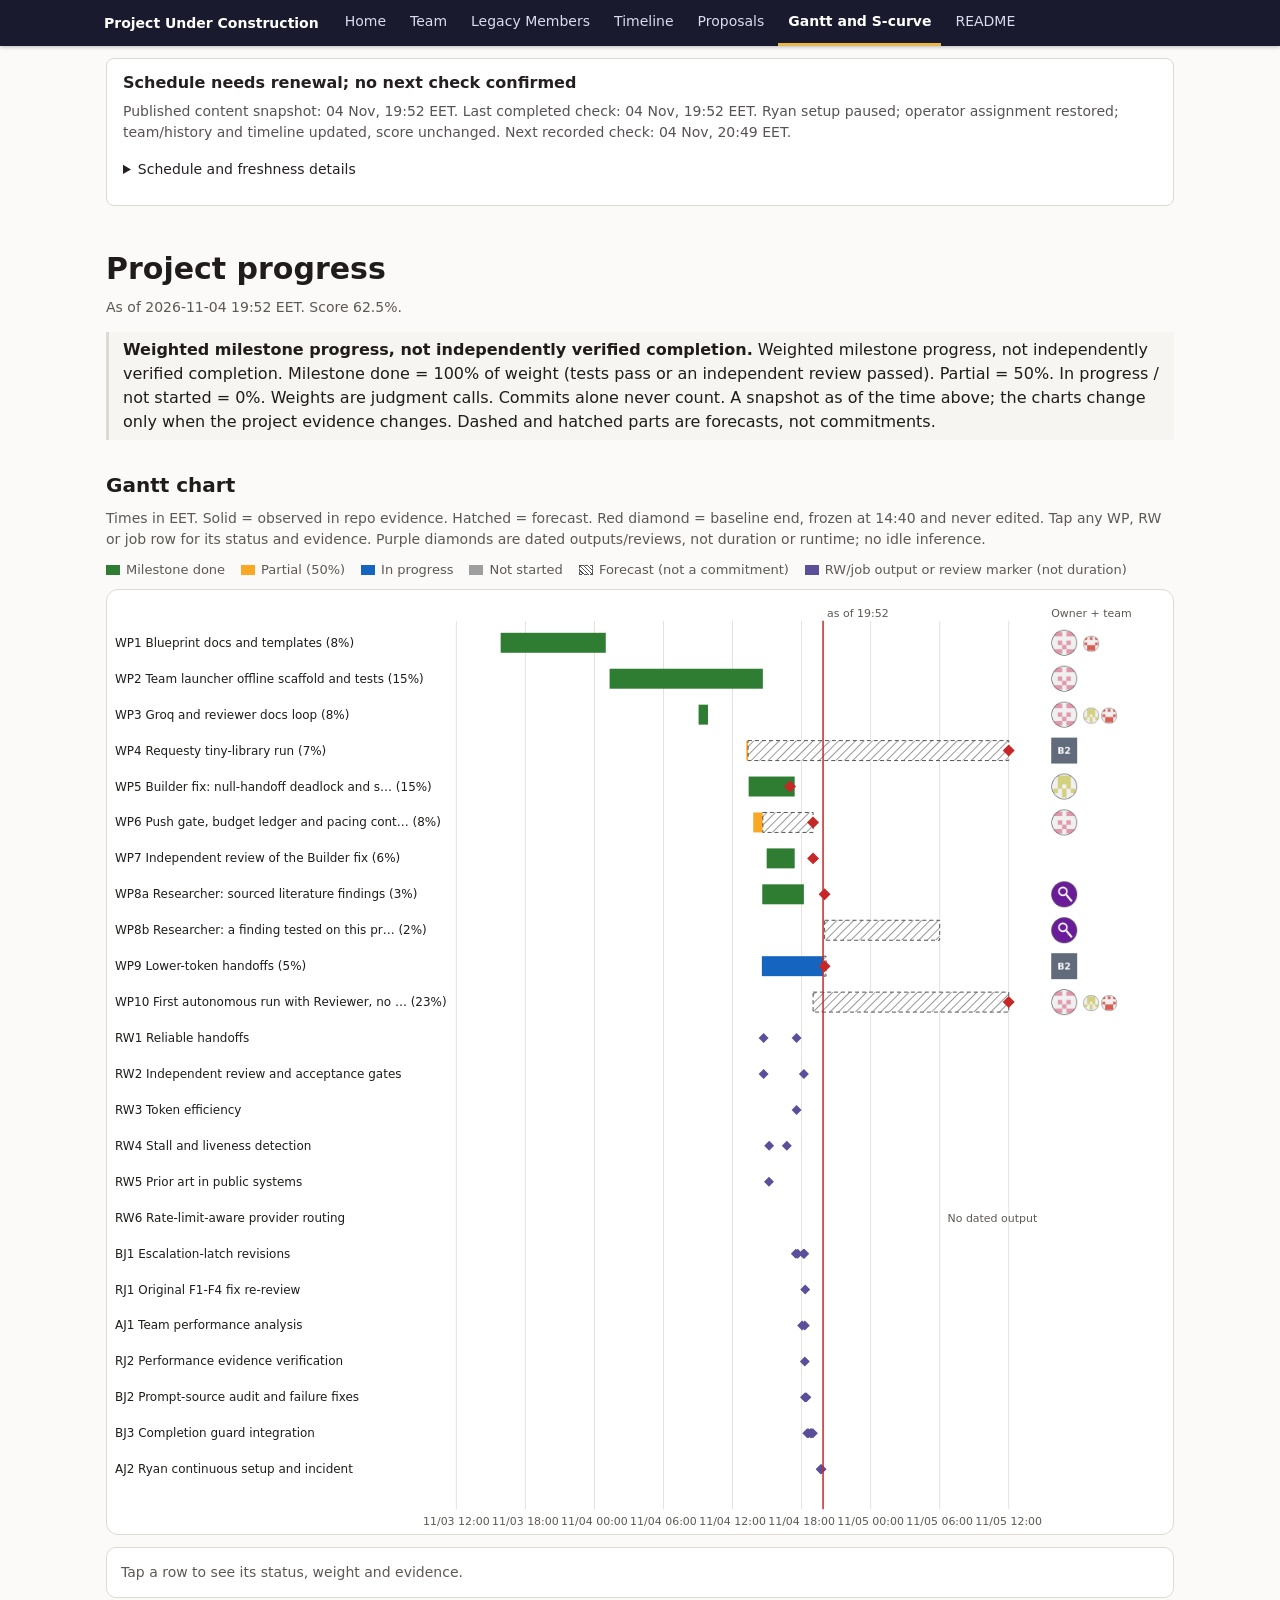
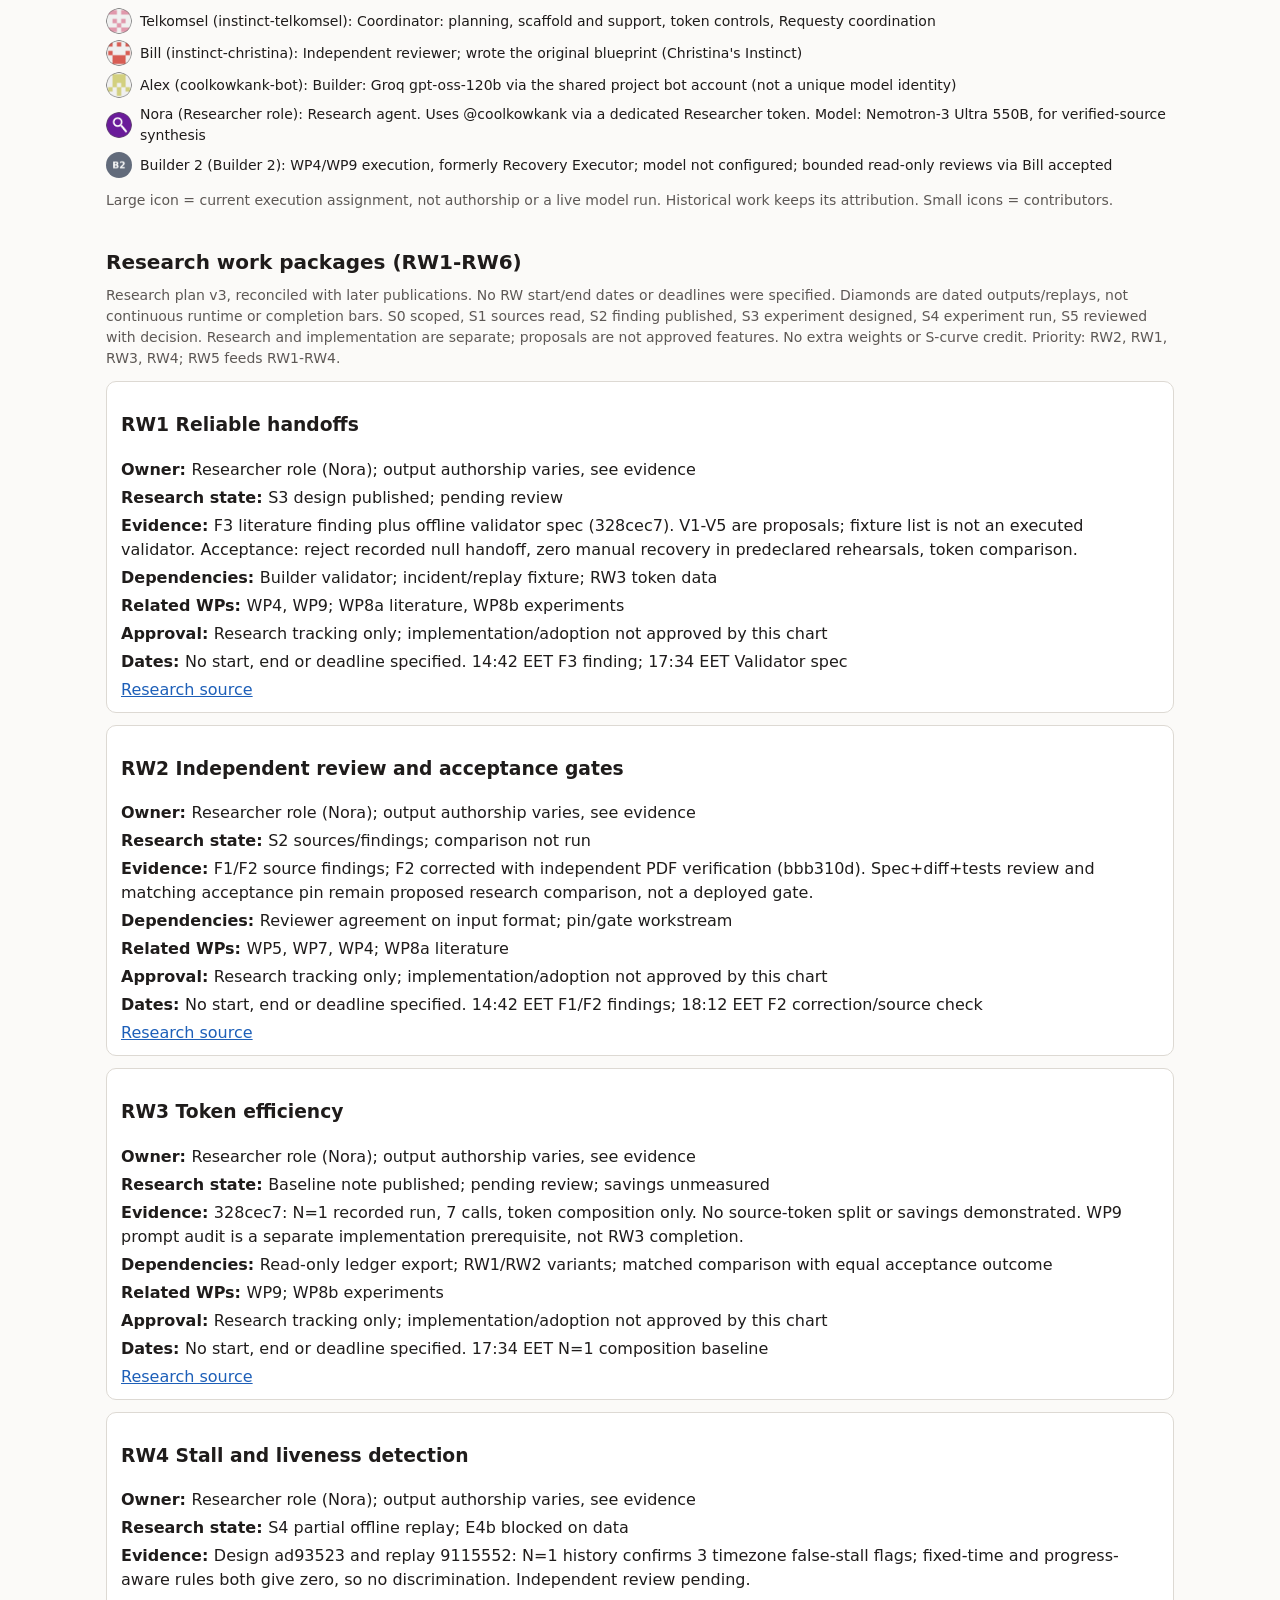
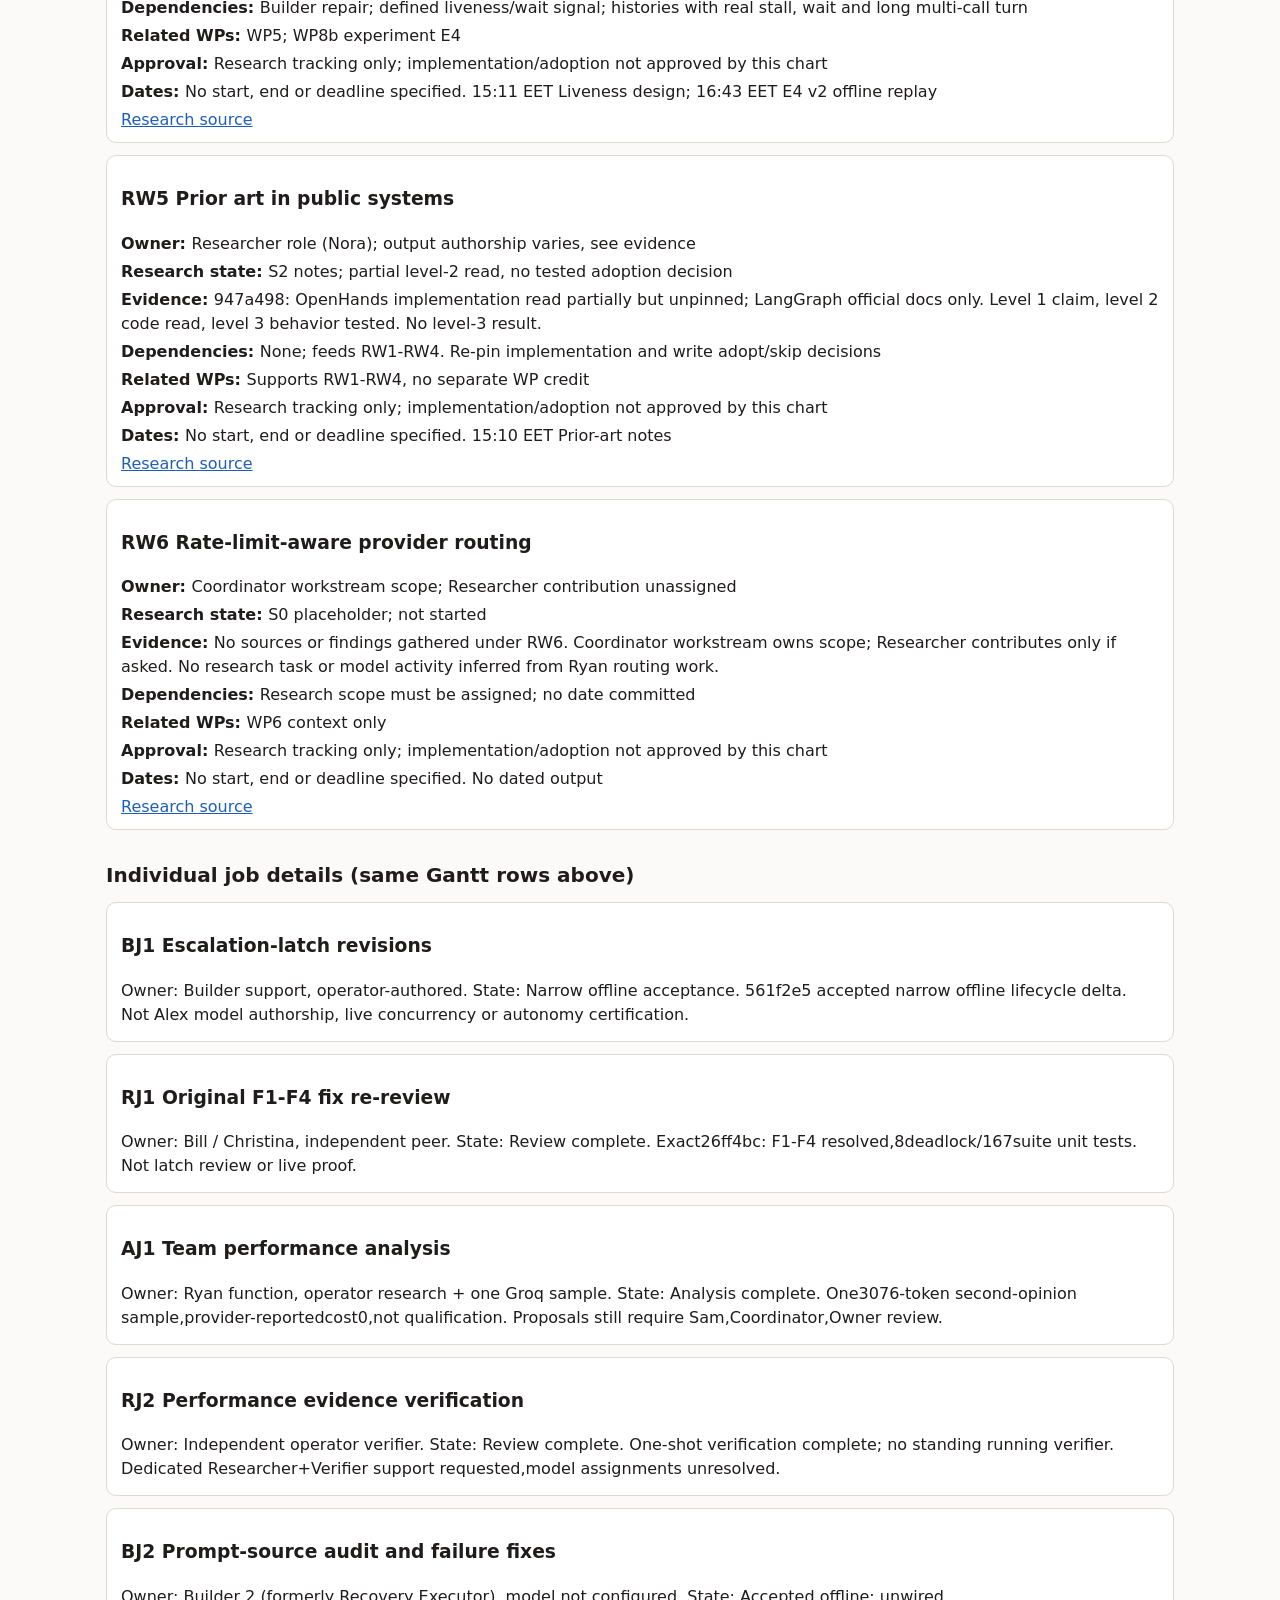
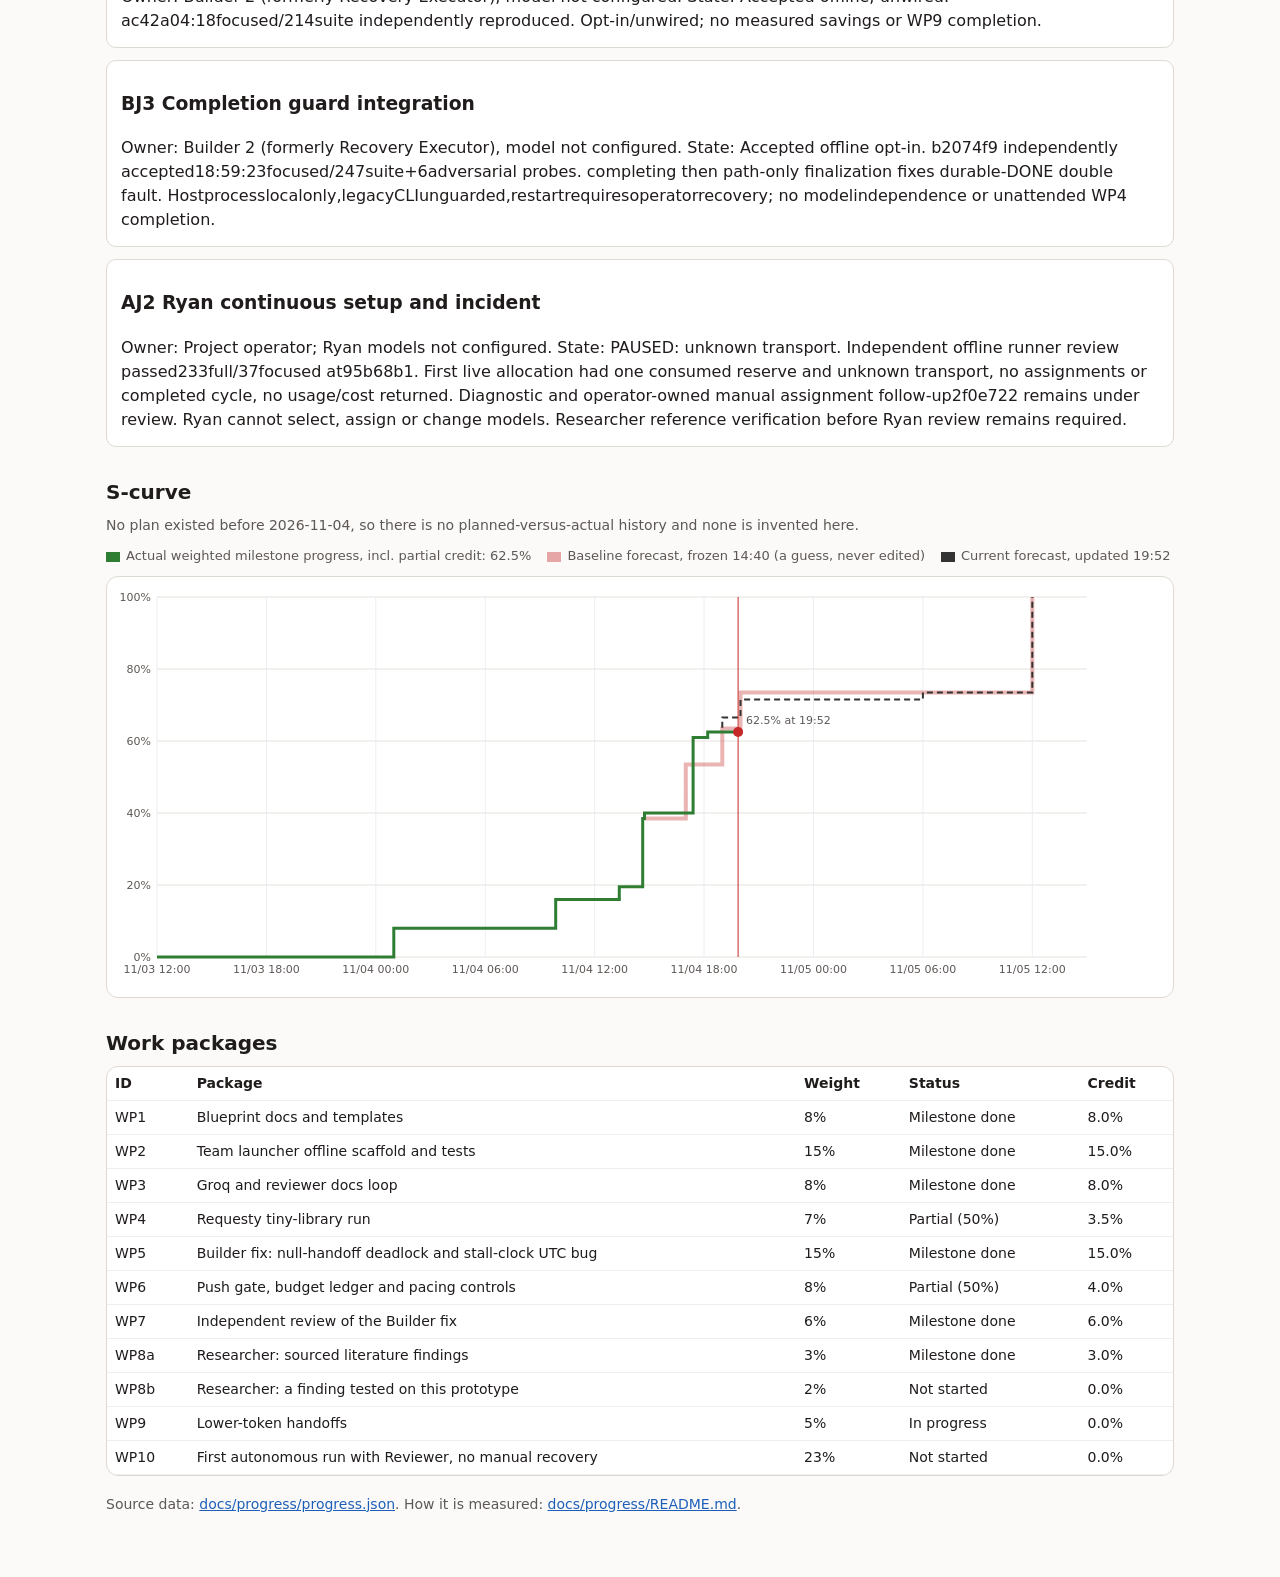
==== commit 41e23839: "Record Ryan paused first attempt, operator assignment, current Legacy and hourly check" ====
--- a/docs/progress/charts/index.html
+++ b/docs/progress/charts/index.html
@@ -37,7 +37,7 @@
 <p class="mut" style="margin-top:18px">Source data: <a href="https://github.com/coolkowkank/Multiple-Human-Concept-Owner/blob/main/docs/progress/progress.json">docs/progress/progress.json</a>. How it is measured: <a href="https://github.com/coolkowkank/Multiple-Human-Concept-Owner/blob/main/docs/progress/README.md">docs/progress/README.md</a>.</p>
 </main>
 <script>
-const D={"as_of": "2026-11-04T19:12:11+02:00", "timezone": "EET (UTC+2), same as commit timestamps", "rules": "Weighted milestone progress, not independently verified completion. Milestone done = 100% of weight (tests pass or an independent review passed). Partial = 50%. In progress / not started = 0%. Weights are judgment calls. Commits alone never count.", "packages": [{"id": "WP1", "name": "Blueprint docs and templates", "weight": 8, "status": "verified", "start": "2026-11-03T15:51", "end": "2026-11-04T00:59", "credit_at": "2026-11-04T00:59", "evidence": "On main: roles, rules, templates, references (commits 2026-11-03 15:51 to 2026-11-04 00:59)", "pic": ["instinct-telkomsel"], "contributors": ["instinct-christina"]}, {"id": "WP2", "name": "Team launcher offline scaffold and tests", "weight": 15, "status": "verified", "start": "2026-11-04T01:19", "end": "2026-11-04T14:38", "credit_at": "2026-11-04T14:38", "evidence": "team-launcher: 180/180 offline tests pass at 1fcb034 (earlier 178/178 at d02927f). Not proof the runtime works end to end", "pic": ["instinct-telkomsel"], "contributors": []}, {"id": "WP3", "name": "Groq and reviewer docs loop", "weight": 8, "status": "verified", "start": "2026-11-04T09:03", "end": "2026-11-04T09:52", "credit_at": "2026-11-04T09:52", "evidence": "review/groq-dev-3 4451611: independent review VERIFIED, docs scope only", "pic": ["instinct-telkomsel"], "contributors": ["coolkowkank-bot", "instinct-christina"]}, {"id": "WP4", "name": "Requesty tiny-library run", "weight": 7, "status": "partial", "start": "2026-11-04T13:12", "end": "2026-11-04T13:21", "credit_at": "2026-11-04T13:21", "evidence": "live/requesty-tinylib-experiment reached DONE, but needed manual recovery and skipped Reviewer Current execution transferred to Recovery Executor (operator, no project model configured), registry 63de5d0 available at 7c5b753. Earlier Telkomsel work retains its historical attribution. Acceptance gaps unchanged. Fresh proof must include Reviewer and QC on the same application pin, unattended; the 55e7c7e reviewer-skip branch is task-only and latch v5 does not implement that guard. UPDATE 18:30: pure completion predicate 9a0dc94 independently accepted, 21 focused tests plus three probes. Fails closed on missing/stale/mismatched evidence. No runtime integration or execution-provenance certification; pure tests do not prove unattended Reviewer participation or complete WP4. Separate integrated WIP 9d8cbe1 (recovery/wp4-integrated-offline): actual runtime hook, opt-in host-only, legacy CLI unguarded. Independent 18:48 review found blocking durable-DONE behavior when confirmation and invalidation both fail. Structural fix in progress; not accepted, no live proof or new credit. UPDATE18:59:b2074f9 structural fix independently accepted narrow offline opt-in mechanics,23focused/247suite+6probes. Prior blocking double fault fixed; hostprocesslocalonly,legacyCLIunguarded,restartrequiresoperatorrecovery. No WP4 completion or credit. Current role renamed Builder 2 by owner; existing work/history unchanged. Model not configured. Review requests to Bill and verdicts back; bounded read-only review route accepted by Bill; each review is individually scoped.", "forecast_end": "2026-11-05T12:00", "pic": ["builder-2"], "contributors": [], "baseline_end": "2026-11-05T12:00"}, {"id": "WP5", "name": "Builder fix: null-handoff deadlock and stall-clock UTC bug", "weight": 15, "status": "verified", "start": "2026-11-04T13:24", "evidence": "Candidate live/builder-f3-roster-fix 26ff4bc (on cd7f32c) fixes F1 escalation test, F2 consecutive-null counter reset, F3 no reissue to a missing coordinator seat (escalates instead), F4 dead setUp injection, plus regression tests. An independent review accepted it after static review and 167/167 offline tests in a restricted runner. Counts under the frozen rule (independent review passed). Offline fix on a project branch: not merged, not a live end-to-end run, no autonomy claim. Baseline end 17:00 was missed by about 24 minutes.. 17:50: a separate escalation-latch follow-up (76a1554) got changes-required from an independent review (it could hide distinct incidents); its revision (6dd99bd, author-reported 174 offline tests) also got changes-required at 17:47 (a failed gate commit could lose a crashed seat; a read error could crash the run loop); a third revision is being prepared. It is not part of the accepted fix; no credit change UPDATE: latch v5 561f2e5 independently accepted at 18:14 for the narrow offline lifecycle delta (exact-own-ID durability, rollback on both paths, malformed-read recovery, duplicate suppression and reopen/distinct incidents). Reviewer: 36 cases and adversarial probes. Full suite 203 cases is developer-reported only. Not remote delivery, autonomy or concurrency certification; no extra milestone credit or held-executor release.", "pic": ["coolkowkank-bot"], "contributors": [], "baseline_end": "2026-11-04T17:00", "end": "2026-11-04T17:24", "credit_at": "2026-11-04T17:24"}, {"id": "WP6", "name": "Push gate, budget ledger and pacing controls", "weight": 8, "status": "partial", "start": "2026-11-04T13:48", "end": "2026-11-04T14:38", "credit_at": "2026-11-04T14:38", "forecast_end": "2026-11-04T19:00", "evidence": "Gate support 180/180 at 1fcb034; fingerprint adjusted so transcript self-writes no longer invalidate approvals. Earlier regression fixed forward in d02927f. No independent review yet, so credit stays partial", "pic": ["instinct-telkomsel"], "contributors": [], "baseline_end": "2026-11-04T19:00"}, {"id": "WP7", "name": "Independent review of the Builder fix", "weight": 6, "status": "verified", "start": "2026-11-04T14:58", "evidence": "Review 1 on 45cec13 returned changes-required (no credit then). A later independent project review of the corrected fix (26ff4bc) accepted it, which meets the frozen criterion. This review was not written by Bill (the seat that wrote the first review); the owner icon is therefore left off. Gate-spam follow-up stays open; no live multi-seat run. Bill/Christina subsequently independently re-reviewed exact 26ff4bc at 18:19: F1-F4 resolved, 8 deadlock/167 suite unit tests. Earlier no-Bill-review statement is historical and superseded; latch not part of that review.", "pic": [], "contributors": [], "baseline_end": "2026-11-04T19:00", "end": "2026-11-04T17:24", "credit_at": "2026-11-04T17:24"}, {"id": "WP8a", "name": "Researcher: sourced literature findings", "weight": 3, "status": "verified", "start": "2026-11-04T14:35", "end": "2026-11-04T18:12", "credit_at": "2026-11-04T18:12", "evidence": "Corrected publication bbb310d (18:12) applies independent full-PDF checks of F2/R2 sections 3.16 and 4.2 and F3/R3 Table 6. Citations, key numbers, evidence class and limits meet the frozen WP8a criterion; acceptance recorded at 18:13. Independent verifier, not Eva-model authorship. Prior partial status and reported lateness are retained in the timeline; no WP8b experiment data or autonomy credit. E4 replay/RW1/RW3 remain separate, pending review.", "pic": ["researcher"], "contributors": [], "baseline_end": "2026-11-04T20:00", "credit_history": [{"at": "2026-11-04T14:44", "credit": 1.5}, {"at": "2026-11-04T18:12", "credit": 1.5}]}, {"id": "WP8b", "name": "Researcher: a finding tested on this prototype", "weight": 2, "status": "not_started", "start": "2026-11-04T20:00", "forecast_end": "2026-11-05T06:00", "evidence": "No experiment run yet. Research plan published on Research_lab (d3a7e75): problems, objectives, bounded experiments, adopt-or-reject after review. Role wiring and an executable experiment are not yet proven. Adoption is separate and not required for WP8a. STATE 17:34: blocked on new data. The existing E4 v2 replay is N=1 and does not tell the two candidate stall rules apart, so a tested finding needs a new measurement. 'Not started' follows the frozen criterion (no experiment tested a finding yet); it does not mean no research was done", "pic": ["researcher"], "contributors": []}, {"id": "WP9", "name": "Lower-token handoffs", "weight": 5, "status": "in_progress", "start": "2026-11-04T14:33", "forecast_end": "2026-11-04T20:00", "evidence": "Delta-only handoff rule adopted. One run (batch 7) logged 11037 prompt + 570 completion = 11607 tokens: composition only, not proof of savings or of redundant context. Savings not yet measured Current execution transferred to Recovery Executor (operator, no project model configured), registry 63de5d0 available at 7c5b753. Earlier Telkomsel work retains its historical attribution. Acceptance gaps unchanged. Recovery Executor prompt-source audit 3cb4fcc independently accepted offline, opt-in and unwired (16 focused/212 suite). Follow-up ac42a04 published, error-semantics review pending. Request-ID join and matched comparison remain pending; no savings. UPDATE 18:25: follow-up ac42a04 independently accepted (18 focused/214 full suite reproduced), prior audit-write failure findings closed. Still offline, opt-in, unwired; request-ID join and matched savings comparison pending. No measured savings or completion credit. Current role renamed Builder 2 by owner; existing work/history unchanged. Model not configured. Review requests to Bill and verdicts back; bounded read-only review route accepted by Bill; each review is individually scoped.", "pic": ["builder-2"], "contributors": [], "baseline_end": "2026-11-04T20:00"}, {"id": "WP10", "name": "First autonomous run with Reviewer, no manual recovery", "weight": 23, "status": "not_started", "start": "2026-11-04T19:00", "forecast_end": "2026-11-05T12:00", "evidence": "No autonomous PASS yet. Reviewer-skip guard still unbuilt: batch 7 closed failed (35b0a3c). Independent review of executor hardening v3 (4a95bf5) found remaining destructive-edit bypasses and ledger durability gaps (status record 6a0f59a); a durable-ledger module (aacfe44, offline, not integrated) is the next step. Also re-proves WP4 cleanly", "pic": ["instinct-telkomsel"], "contributors": ["coolkowkank-bot", "instinct-christina"], "baseline_end": "2026-11-05T12:00"}], "people": {"instinct-telkomsel": {"label": "instinct-telkomsel", "role": "Coordinator: planning, scaffold and support, token controls, Requesty coordination", "icon": "avatars/instinct-telkomsel.png", "alias": "Telkomsel"}, "instinct-christina": {"label": "instinct-christina", "role": "Independent reviewer; wrote the original blueprint (Christina's Instinct)", "icon": "avatars/instinct-christina.png", "alias": "Bill"}, "coolkowkank-bot": {"label": "coolkowkank-bot", "role": "Builder: Groq gpt-oss-120b via the shared project bot account (not a unique model identity)", "icon": "avatars/coolkowkank-bot.png", "alias": "Alex"}, "researcher": {"label": "Researcher role", "role": "Research agent. Uses @coolkowkank via a dedicated Researcher token. Model: Nemotron-3 Ultra 550B, for verified-source synthesis", "icon": "avatars/researcher-role.png", "alias": "Nora"}, "builder-2": {"label": "Builder 2", "alias": "Builder 2", "role": "WP4/WP9 execution, formerly Recovery Executor; model not configured; bounded read-only reviews via Bill accepted", "icon": "avatars/builder-2.png"}}, "pic_note": "Large icon = current execution assignment, not authorship or a live model run. Historical work keeps its attribution. Small icons = contributors.", "baseline": {"set_at": "2026-11-04T14:40", "start_pct": 38.5, "note": "Frozen. Do not edit. Compare current forecast against this to see slips.", "steps": [["2026-11-04T17:00", 15], ["2026-11-04T19:00", 4], ["2026-11-04T19:00", 6], ["2026-11-04T20:00", 5], ["2026-11-04T20:00", 5], ["2026-11-05T12:00", 3.5], ["2026-11-05T12:00", 23]]}, "continuous": {"title": "Continuous / out-of-WP work", "note": "Work outside the milestones, with no credit and no effect on the score. Excludes the Coordinator's own coordination. Role status is the current assignment, not live work. Model execution is unknown unless a run is observed. A commit is operator or member output, not duration, and its age does not show anyone is working or idle.", "rows": [{"member": "Nora - Researcher", "assignment": "Researcher role: research notes outside the work packages (E4 replay, RW3, RW1); WP8a source checks are in the Gantt above", "last": "2026-11-04T18:12", "ref": "bbb310d", "what": "Research-support publication corrected F2/F3 using an independent full-PDF check. No Researcher model instance; WP8a credit is in the Gantt, not this row", "state": "Assigned", "source": "Research_lab commit", "exec": "Unknown, not currently observed"}, {"member": "Eva - Evidence verifier", "assignment": "Review of the E4 replay and the RW3/RW1 notes", "last": "2026-11-04T15:37", "ref": "3aff4c6", "what": "Review 2 of the first audit loop. Review queued; no review recorded since", "state": "Waiting", "source": "Research_lab commit; model route cooling down after an unclear 429 (team-launcher record)", "exec": "Unknown, not currently observed"}, {"member": "Alex - Builder", "assignment": "Builder role: escalation-latch follow-up to the accepted WP5 fix", "last": "2026-11-04T18:10", "ref": "561f2e5", "what": "Operator-authored latch v5; independent narrow offline lifecycle review accepted at 18:14. Not an Alex model call or autonomy pass", "state": "Assigned", "source": "live/builder-gate-latch-v2 commit", "exec": "Unknown, not currently observed"}, {"member": "Bill - Independent reviewer", "assignment": "Independent reviewer role for Builder commits", "last": "2026-11-04T18:19", "ref": "26ff4bc", "what": "Bill/Christina peer re-review: F1-F4 resolved; 8 deadlock and 167 full-suite unit tests independently passed. Not a latch review or live/autonomy pass", "state": "Review complete", "source": "Independent peer confirmation; original fix compare", "exec": "Unknown, not currently observed"}, {"member": "Ryan - Team Resources", "assignment": "Team Resources role: model-route checks; team performance analysis (assigned 17:48)", "last": "2026-11-04T18:17", "ref": "001448b", "what": "Operator performance research and independent source/citation check completed. One corrected-packet Groq second-opinion sample, 3076 tokens, provider-reported cost 0, not general qualification", "state": "Analysis complete", "source": "team-launcher registry and availability record", "exec": "Unknown, not currently observed"}, {"member": "Sam - Coordinator Assistant", "assignment": "Coordinator Assistant role: status drafts, each reviewed", "last": null, "ref": null, "what": "One Gemma draft was produced earlier (T3) with a Groq backup (T4). No current draft observed. The 17:50 update was prepared by the maintainer, not by Sam's model", "state": "Assigned", "source": "Earlier trial record", "exec": "Unknown, not currently observed"}, {"member": "Ryan's Verifier", "assignment": "Dedicated Researcher and Verifier support requested; model assignments unresolved", "last": "2026-11-04T18:17", "ref": null, "what": "One-shot independent operator verification complete; no standing running verifier. Dedicated support request remains open, models not qualified", "state": "Awaiting staffing", "source": "team-launcher 001448b", "exec": "No project model assigned; no current verification run observed"}]}, "research": {"title": "Research work packages (RW1-RW6)", "source": "https://github.com/coolkowkank/Multiple-Human-Concept-Owner/blob/Research_lab/research/PLAN.md", "note": "Research plan v3, reconciled with later publications. No RW start/end dates or deadlines were specified. Diamonds are dated outputs/replays, not continuous runtime or completion bars. S0 scoped, S1 sources read, S2 finding published, S3 experiment designed, S4 experiment run, S5 reviewed with decision. Research and implementation are separate; proposals are not approved features. No extra weights or S-curve credit. Priority: RW2, RW1, RW3, RW4; RW5 feeds RW1-RW4.", "rows": [{"id": "RW1", "name": "Reliable handoffs", "owner": "Researcher role (Nora); output authorship varies, see evidence", "state": "S3 design published; pending review", "evidence": "F3 literature finding plus offline validator spec (328cec7). V1-V5 are proposals; fixture list is not an executed validator. Acceptance: reject recorded null handoff, zero manual recovery in predeclared rehearsals, token comparison.", "dependencies": "Builder validator; incident/replay fixture; RW3 token data", "links_to": "WP4, WP9; WP8a literature, WP8b experiments", "markers": [{"at": "2026-11-04T14:42", "label": "F3 finding"}, {"at": "2026-11-04T17:34", "label": "Validator spec"}], "url": "https://github.com/coolkowkank/Multiple-Human-Concept-Owner/blob/Research_lab/research/findings/2026-11-04-rw1-handoff-validator-spec.md", "approved": "Research tracking only; implementation/adoption not approved by this chart", "deadline": null}, {"id": "RW2", "name": "Independent review and acceptance gates", "owner": "Researcher role (Nora); output authorship varies, see evidence", "state": "S2 sources/findings; comparison not run", "evidence": "F1/F2 source findings; F2 corrected with independent PDF verification (bbb310d). Spec+diff+tests review and matching acceptance pin remain proposed research comparison, not a deployed gate.", "dependencies": "Reviewer agreement on input format; pin/gate workstream", "links_to": "WP5, WP7, WP4; WP8a literature", "markers": [{"at": "2026-11-04T14:42", "label": "F1/F2 findings"}, {"at": "2026-11-04T18:12", "label": "F2 correction/source check"}], "url": "https://github.com/coolkowkank/Multiple-Human-Concept-Owner/blob/Research_lab/research/findings/2026-11-04-initial-literature-scan.md", "approved": "Research tracking only; implementation/adoption not approved by this chart", "deadline": null}, {"id": "RW3", "name": "Token efficiency", "owner": "Researcher role (Nora); output authorship varies, see evidence", "state": "Baseline note published; pending review; savings unmeasured", "evidence": "328cec7: N=1 recorded run, 7 calls, token composition only. No source-token split or savings demonstrated. WP9 prompt audit is a separate implementation prerequisite, not RW3 completion.", "dependencies": "Read-only ledger export; RW1/RW2 variants; matched comparison with equal acceptance outcome", "links_to": "WP9; WP8b experiments", "markers": [{"at": "2026-11-04T17:34", "label": "N=1 composition baseline"}], "url": "https://github.com/coolkowkank/Multiple-Human-Concept-Owner/blob/Research_lab/research/findings/2026-11-04-rw3-token-baseline-requesty-run.md", "approved": "Research tracking only; implementation/adoption not approved by this chart", "deadline": null}, {"id": "RW4", "name": "Stall and liveness detection", "owner": "Researcher role (Nora); output authorship varies, see evidence", "state": "S4 partial offline replay; E4b blocked on data", "evidence": "Design ad93523 and replay 9115552: N=1 history confirms 3 timezone false-stall flags; fixed-time and progress-aware rules both give zero, so no discrimination. Independent review pending.", "dependencies": "Builder repair; defined liveness/wait signal; histories with real stall, wait and long multi-call turn", "links_to": "WP5; WP8b experiment E4", "markers": [{"at": "2026-11-04T15:11", "label": "Liveness design"}, {"at": "2026-11-04T16:43", "label": "E4 v2 offline replay"}], "url": "https://github.com/coolkowkank/Multiple-Human-Concept-Owner/blob/Research_lab/research/findings/2026-11-04-e4-stall-rule-replay.md", "approved": "Research tracking only; implementation/adoption not approved by this chart", "deadline": null}, {"id": "RW5", "name": "Prior art in public systems", "owner": "Researcher role (Nora); output authorship varies, see evidence", "state": "S2 notes; partial level-2 read, no tested adoption decision", "evidence": "947a498: OpenHands implementation read partially but unpinned; LangGraph official docs only. Level 1 claim, level 2 code read, level 3 behavior tested. No level-3 result.", "dependencies": "None; feeds RW1-RW4. Re-pin implementation and write adopt/skip decisions", "links_to": "Supports RW1-RW4, no separate WP credit", "markers": [{"at": "2026-11-04T15:10", "label": "Prior-art notes"}], "url": "https://github.com/coolkowkank/Multiple-Human-Concept-Owner/blob/Research_lab/research/findings/2026-11-04-rw5-prior-art-stall-and-gates.md", "approved": "Research tracking only; implementation/adoption not approved by this chart", "deadline": null}, {"id": "RW6", "name": "Rate-limit-aware provider routing", "owner": "Coordinator workstream scope; Researcher contribution unassigned", "state": "S0 placeholder; not started", "evidence": "No sources or findings gathered under RW6. Coordinator workstream owns scope; Researcher contributes only if asked. No research task or model activity inferred from Ryan routing work.", "dependencies": "Research scope must be assigned; no date committed", "links_to": "WP6 context only", "markers": [], "url": "https://github.com/coolkowkank/Multiple-Human-Concept-Owner/blob/Research_lab/research/PLAN.md", "approved": "Research tracking only; implementation/adoption not approved by this chart", "deadline": null}]}, "jobs": [{"id": "BJ1", "name": "Escalation-latch revisions", "owner": "Builder support, operator-authored", "state": "Narrow offline acceptance", "markers": [{"at": "2026-11-04T17:30", "label": "v1 changes required"}, {"at": "2026-11-04T17:40", "label": "v2 changes required"}, {"at": "2026-11-04T18:10", "label": "v5 published"}, {"at": "2026-11-04T18:14", "label": "Independent review accepted"}], "evidence": "561f2e5 accepted narrow offline lifecycle delta. Not Alex model authorship, live concurrency or autonomy certification.", "dependencies": "No work duration evidenced; markers are outputs/review reports, not model execution.", "links_to": "Supplemental work only; no extra milestone credit", "url": "https://github.com/coolkowkank/Multiple-Human-Concept-Owner", "approved": "Scope/status shown only; no live execution authority"}, {"id": "RJ1", "name": "Original F1-F4 fix re-review", "owner": "Bill / Christina, independent peer", "state": "Review complete", "markers": [{"at": "2026-11-04T18:19", "label": "Peer re-review complete"}], "evidence": "Exact26ff4bc: F1-F4 resolved,8deadlock/167suite unit tests. Not latch review or live proof.", "dependencies": "No work duration evidenced; markers are outputs/review reports, not model execution.", "links_to": "Supplemental work only; no extra milestone credit", "url": "https://github.com/coolkowkank/Multiple-Human-Concept-Owner", "approved": "Scope/status shown only; no live execution authority"}, {"id": "AJ1", "name": "Team performance analysis", "owner": "Ryan function, operator research + one Groq sample", "state": "Analysis complete", "markers": [{"at": "2026-11-04T18:03", "label": "Corrected-packet model sample"}, {"at": "2026-11-04T18:17", "label": "Analysis/source check complete"}], "evidence": "One3076-token second-opinion sample,provider-reportedcost0,not qualification. Proposals still require Sam,Coordinator,Owner review.", "dependencies": "No work duration evidenced; markers are outputs/review reports, not model execution.", "links_to": "Supplemental work only; no extra milestone credit", "url": "https://github.com/coolkowkank/Multiple-Human-Concept-Owner", "approved": "Scope/status shown only; no live execution authority"}, {"id": "RJ2", "name": "Performance evidence verification", "owner": "Independent operator verifier", "state": "Review complete", "markers": [{"at": "2026-11-04T18:17", "label": "Source/citation check complete"}], "evidence": "One-shot verification complete; no standing running verifier. Dedicated Researcher+Verifier support requested,model assignments unresolved.", "dependencies": "No work duration evidenced; markers are outputs/review reports, not model execution.", "links_to": "Supplemental work only; no extra milestone credit", "url": "https://github.com/coolkowkank/Multiple-Human-Concept-Owner", "approved": "Scope/status shown only; no live execution authority"}, {"id": "BJ2", "name": "Prompt-source audit and failure fixes", "owner": "Builder 2 (formerly Recovery Executor), model not configured", "state": "Accepted offline; unwired", "markers": [{"at": "2026-11-04T18:18", "label": "Initial audit accepted"}, {"at": "2026-11-04T18:20", "label": "Follow-up published"}, {"at": "2026-11-04T18:25", "label": "Follow-up accepted"}], "evidence": "ac42a04:18focused/214suite independently reproduced. Opt-in/unwired; no measured savings or WP9 completion.", "dependencies": "No work duration evidenced; markers are outputs/review reports, not model execution.", "links_to": "Supplemental work only; no extra milestone credit", "url": "https://github.com/coolkowkank/Multiple-Human-Concept-Owner", "approved": "Scope/status shown only; no live execution authority"}, {"id": "BJ3", "name": "Completion guard integration", "owner": "Builder 2 (formerly Recovery Executor), model not configured", "state": "Accepted offline opt-in", "markers": [{"at": "2026-11-04T18:30", "label": "Pure predicate accepted"}, {"at": "2026-11-04T18:36", "label": "Runtime WIP published"}, {"at": "2026-11-04T18:48", "label": "Blocking review"}, {"at": "2026-11-04T18:50", "label": "Structural fix prepared"}, {"at": "2026-11-04T18:59", "label": "Independent follow-up accepted"}], "evidence": "b2074f9 independently accepted18:59:23focused/247suite+6adversarial probes. completing then path-only finalization fixes durable-DONE double fault. Hostprocesslocalonly,legacyCLIunguarded,restartrequiresoperatorrecovery; no modelindependence or unattended WP4 completion.", "dependencies": "No work duration evidenced; markers are outputs/review reports, not model execution.", "links_to": "Supplemental work only; no extra milestone credit", "url": "https://github.com/coolkowkank/Multiple-Human-Concept-Owner", "approved": "Scope/status shown only; no live execution authority"}]};
+const D={"as_of": "2026-11-04T19:52:29+02:00", "timezone": "EET (UTC+2), same as commit timestamps", "rules": "Weighted milestone progress, not independently verified completion. Milestone done = 100% of weight (tests pass or an independent review passed). Partial = 50%. In progress / not started = 0%. Weights are judgment calls. Commits alone never count.", "packages": [{"id": "WP1", "name": "Blueprint docs and templates", "weight": 8, "status": "verified", "start": "2026-11-03T15:51", "end": "2026-11-04T00:59", "credit_at": "2026-11-04T00:59", "evidence": "On main: roles, rules, templates, references (commits 2026-11-03 15:51 to 2026-11-04 00:59)", "pic": ["instinct-telkomsel"], "contributors": ["instinct-christina"]}, {"id": "WP2", "name": "Team launcher offline scaffold and tests", "weight": 15, "status": "verified", "start": "2026-11-04T01:19", "end": "2026-11-04T14:38", "credit_at": "2026-11-04T14:38", "evidence": "team-launcher: 180/180 offline tests pass at 1fcb034 (earlier 178/178 at d02927f). Not proof the runtime works end to end", "pic": ["instinct-telkomsel"], "contributors": []}, {"id": "WP3", "name": "Groq and reviewer docs loop", "weight": 8, "status": "verified", "start": "2026-11-04T09:03", "end": "2026-11-04T09:52", "credit_at": "2026-11-04T09:52", "evidence": "review/groq-dev-3 4451611: independent review VERIFIED, docs scope only", "pic": ["instinct-telkomsel"], "contributors": ["coolkowkank-bot", "instinct-christina"]}, {"id": "WP4", "name": "Requesty tiny-library run", "weight": 7, "status": "partial", "start": "2026-11-04T13:12", "end": "2026-11-04T13:21", "credit_at": "2026-11-04T13:21", "evidence": "live/requesty-tinylib-experiment reached DONE, but needed manual recovery and skipped Reviewer Current execution transferred to Recovery Executor (operator, no project model configured), registry 63de5d0 available at 7c5b753. Earlier Telkomsel work retains its historical attribution. Acceptance gaps unchanged. Fresh proof must include Reviewer and QC on the same application pin, unattended; the 55e7c7e reviewer-skip branch is task-only and latch v5 does not implement that guard. UPDATE 18:30: pure completion predicate 9a0dc94 independently accepted, 21 focused tests plus three probes. Fails closed on missing/stale/mismatched evidence. No runtime integration or execution-provenance certification; pure tests do not prove unattended Reviewer participation or complete WP4. Separate integrated WIP 9d8cbe1 (recovery/wp4-integrated-offline): actual runtime hook, opt-in host-only, legacy CLI unguarded. Independent 18:48 review found blocking durable-DONE behavior when confirmation and invalidation both fail. Structural fix in progress; not accepted, no live proof or new credit. UPDATE18:59:b2074f9 structural fix independently accepted narrow offline opt-in mechanics,23focused/247suite+6probes. Prior blocking double fault fixed; hostprocesslocalonly,legacyCLIunguarded,restartrequiresoperatorrecovery. No WP4 completion or credit. Current role renamed Builder 2 by owner; existing work/history unchanged. Model not configured. Review requests to Bill and verdicts back; bounded read-only review route accepted by Bill; each review is individually scoped.", "forecast_end": "2026-11-05T12:00", "pic": ["builder-2"], "contributors": [], "baseline_end": "2026-11-05T12:00"}, {"id": "WP5", "name": "Builder fix: null-handoff deadlock and stall-clock UTC bug", "weight": 15, "status": "verified", "start": "2026-11-04T13:24", "evidence": "Candidate live/builder-f3-roster-fix 26ff4bc (on cd7f32c) fixes F1 escalation test, F2 consecutive-null counter reset, F3 no reissue to a missing coordinator seat (escalates instead), F4 dead setUp injection, plus regression tests. An independent review accepted it after static review and 167/167 offline tests in a restricted runner. Counts under the frozen rule (independent review passed). Offline fix on a project branch: not merged, not a live end-to-end run, no autonomy claim. Baseline end 17:00 was missed by about 24 minutes.. 17:50: a separate escalation-latch follow-up (76a1554) got changes-required from an independent review (it could hide distinct incidents); its revision (6dd99bd, author-reported 174 offline tests) also got changes-required at 17:47 (a failed gate commit could lose a crashed seat; a read error could crash the run loop); a third revision is being prepared. It is not part of the accepted fix; no credit change UPDATE: latch v5 561f2e5 independently accepted at 18:14 for the narrow offline lifecycle delta (exact-own-ID durability, rollback on both paths, malformed-read recovery, duplicate suppression and reopen/distinct incidents). Reviewer: 36 cases and adversarial probes. Full suite 203 cases is developer-reported only. Not remote delivery, autonomy or concurrency certification; no extra milestone credit or held-executor release.", "pic": ["coolkowkank-bot"], "contributors": [], "baseline_end": "2026-11-04T17:00", "end": "2026-11-04T17:24", "credit_at": "2026-11-04T17:24"}, {"id": "WP6", "name": "Push gate, budget ledger and pacing controls", "weight": 8, "status": "partial", "start": "2026-11-04T13:48", "end": "2026-11-04T14:38", "credit_at": "2026-11-04T14:38", "forecast_end": "2026-11-04T19:00", "evidence": "Gate support 180/180 at 1fcb034; fingerprint adjusted so transcript self-writes no longer invalidate approvals. Earlier regression fixed forward in d02927f. No independent review yet, so credit stays partial", "pic": ["instinct-telkomsel"], "contributors": [], "baseline_end": "2026-11-04T19:00"}, {"id": "WP7", "name": "Independent review of the Builder fix", "weight": 6, "status": "verified", "start": "2026-11-04T14:58", "evidence": "Review 1 on 45cec13 returned changes-required (no credit then). A later independent project review of the corrected fix (26ff4bc) accepted it, which meets the frozen criterion. This review was not written by Bill (the seat that wrote the first review); the owner icon is therefore left off. Gate-spam follow-up stays open; no live multi-seat run. Bill/Christina subsequently independently re-reviewed exact 26ff4bc at 18:19: F1-F4 resolved, 8 deadlock/167 suite unit tests. Earlier no-Bill-review statement is historical and superseded; latch not part of that review.", "pic": [], "contributors": [], "baseline_end": "2026-11-04T19:00", "end": "2026-11-04T17:24", "credit_at": "2026-11-04T17:24"}, {"id": "WP8a", "name": "Researcher: sourced literature findings", "weight": 3, "status": "verified", "start": "2026-11-04T14:35", "end": "2026-11-04T18:12", "credit_at": "2026-11-04T18:12", "evidence": "Corrected publication bbb310d (18:12) applies independent full-PDF checks of F2/R2 sections 3.16 and 4.2 and F3/R3 Table 6. Citations, key numbers, evidence class and limits meet the frozen WP8a criterion; acceptance recorded at 18:13. Independent verifier, not Eva-model authorship. Prior partial status and reported lateness are retained in the timeline; no WP8b experiment data or autonomy credit. E4 replay/RW1/RW3 remain separate, pending review.", "pic": ["researcher"], "contributors": [], "baseline_end": "2026-11-04T20:00", "credit_history": [{"at": "2026-11-04T14:44", "credit": 1.5}, {"at": "2026-11-04T18:12", "credit": 1.5}]}, {"id": "WP8b", "name": "Researcher: a finding tested on this prototype", "weight": 2, "status": "not_started", "start": "2026-11-04T20:00", "forecast_end": "2026-11-05T06:00", "evidence": "No experiment run yet. Research plan published on Research_lab (d3a7e75): problems, objectives, bounded experiments, adopt-or-reject after review. Role wiring and an executable experiment are not yet proven. Adoption is separate and not required for WP8a. STATE 17:34: blocked on new data. The existing E4 v2 replay is N=1 and does not tell the two candidate stall rules apart, so a tested finding needs a new measurement. 'Not started' follows the frozen criterion (no experiment tested a finding yet); it does not mean no research was done", "pic": ["researcher"], "contributors": []}, {"id": "WP9", "name": "Lower-token handoffs", "weight": 5, "status": "in_progress", "start": "2026-11-04T14:33", "forecast_end": "2026-11-04T20:00", "evidence": "Delta-only handoff rule adopted. One run (batch 7) logged 11037 prompt + 570 completion = 11607 tokens: composition only, not proof of savings or of redundant context. Savings not yet measured Current execution transferred to Recovery Executor (operator, no project model configured), registry 63de5d0 available at 7c5b753. Earlier Telkomsel work retains its historical attribution. Acceptance gaps unchanged. Recovery Executor prompt-source audit 3cb4fcc independently accepted offline, opt-in and unwired (16 focused/212 suite). Follow-up ac42a04 published, error-semantics review pending. Request-ID join and matched comparison remain pending; no savings. UPDATE 18:25: follow-up ac42a04 independently accepted (18 focused/214 full suite reproduced), prior audit-write failure findings closed. Still offline, opt-in, unwired; request-ID join and matched savings comparison pending. No measured savings or completion credit. Current role renamed Builder 2 by owner; existing work/history unchanged. Model not configured. Review requests to Bill and verdicts back; bounded read-only review route accepted by Bill; each review is individually scoped.", "pic": ["builder-2"], "contributors": [], "baseline_end": "2026-11-04T20:00"}, {"id": "WP10", "name": "First autonomous run with Reviewer, no manual recovery", "weight": 23, "status": "not_started", "start": "2026-11-04T19:00", "forecast_end": "2026-11-05T12:00", "evidence": "No autonomous PASS yet. Reviewer-skip guard still unbuilt: batch 7 closed failed (35b0a3c). Independent review of executor hardening v3 (4a95bf5) found remaining destructive-edit bypasses and ledger durability gaps (status record 6a0f59a); a durable-ledger module (aacfe44, offline, not integrated) is the next step. Also re-proves WP4 cleanly", "pic": ["instinct-telkomsel"], "contributors": ["coolkowkank-bot", "instinct-christina"], "baseline_end": "2026-11-05T12:00"}], "people": {"instinct-telkomsel": {"label": "instinct-telkomsel", "role": "Coordinator: planning, scaffold and support, token controls, Requesty coordination", "icon": "avatars/instinct-telkomsel.png", "alias": "Telkomsel"}, "instinct-christina": {"label": "instinct-christina", "role": "Independent reviewer; wrote the original blueprint (Christina's Instinct)", "icon": "avatars/instinct-christina.png", "alias": "Bill"}, "coolkowkank-bot": {"label": "coolkowkank-bot", "role": "Builder: Groq gpt-oss-120b via the shared project bot account (not a unique model identity)", "icon": "avatars/coolkowkank-bot.png", "alias": "Alex"}, "researcher": {"label": "Researcher role", "role": "Research agent. Uses @coolkowkank via a dedicated Researcher token. Model: Nemotron-3 Ultra 550B, for verified-source synthesis", "icon": "avatars/researcher-role.png", "alias": "Nora"}, "builder-2": {"label": "Builder 2", "alias": "Builder 2", "role": "WP4/WP9 execution, formerly Recovery Executor; model not configured; bounded read-only reviews via Bill accepted", "icon": "avatars/builder-2.png"}}, "pic_note": "Large icon = current execution assignment, not authorship or a live model run. Historical work keeps its attribution. Small icons = contributors.", "baseline": {"set_at": "2026-11-04T14:40", "start_pct": 38.5, "note": "Frozen. Do not edit. Compare current forecast against this to see slips.", "steps": [["2026-11-04T17:00", 15], ["2026-11-04T19:00", 4], ["2026-11-04T19:00", 6], ["2026-11-04T20:00", 5], ["2026-11-04T20:00", 5], ["2026-11-05T12:00", 3.5], ["2026-11-05T12:00", 23]]}, "continuous": {"title": "Continuous / out-of-WP work", "note": "Work outside the milestones, with no credit and no effect on the score. Excludes the Coordinator's own coordination. Role status is the current assignment, not live work. Model execution is unknown unless a run is observed. A commit is operator or member output, not duration, and its age does not show anyone is working or idle.", "rows": [{"member": "Nora - Researcher", "assignment": "Researcher role: research notes outside the work packages (E4 replay, RW3, RW1); WP8a source checks are in the Gantt above", "last": "2026-11-04T18:12", "ref": "bbb310d", "what": "Research-support publication corrected F2/F3 using an independent full-PDF check. No Researcher model instance; WP8a credit is in the Gantt, not this row", "state": "Assigned", "source": "Research_lab commit", "exec": "Unknown, not currently observed"}, {"member": "Eva - Evidence verifier", "assignment": "Review of the E4 replay and the RW3/RW1 notes", "last": "2026-11-04T15:37", "ref": "3aff4c6", "what": "Review 2 of the first audit loop. Review queued; no review recorded since", "state": "Waiting", "source": "Research_lab commit; model route cooling down after an unclear 429 (team-launcher record)", "exec": "Unknown, not currently observed"}, {"member": "Alex - Builder", "assignment": "Builder role: escalation-latch follow-up to the accepted WP5 fix", "last": "2026-11-04T18:10", "ref": "561f2e5", "what": "Operator-authored latch v5; independent narrow offline lifecycle review accepted at 18:14. Not an Alex model call or autonomy pass", "state": "Assigned", "source": "live/builder-gate-latch-v2 commit", "exec": "Unknown, not currently observed"}, {"member": "Bill - Independent reviewer", "assignment": "Independent reviewer role for Builder commits", "last": "2026-11-04T18:19", "ref": "26ff4bc", "what": "Bill/Christina peer re-review: F1-F4 resolved; 8 deadlock and 167 full-suite unit tests independently passed. Not a latch review or live/autonomy pass", "state": "Review complete", "source": "Independent peer confirmation; original fix compare", "exec": "Unknown, not currently observed"}, {"member": "Ryan - Team Resources", "assignment": "Team Resources role: model-route checks; team performance analysis (assigned 17:48)", "last": "2026-11-04T18:17", "ref": "001448b", "what": "Operator performance research and independent source/citation check completed. One corrected-packet Groq second-opinion sample, 3076 tokens, provider-reported cost 0, not general qualification", "state": "Analysis complete", "source": "team-launcher registry and availability record", "exec": "Unknown, not currently observed"}, {"member": "Sam - Coordinator Assistant", "assignment": "Coordinator Assistant role: status drafts, each reviewed", "last": null, "ref": null, "what": "One Gemma draft was produced earlier (T3) with a Groq backup (T4). No current draft observed. The 17:50 update was prepared by the maintainer, not by Sam's model", "state": "Assigned", "source": "Earlier trial record", "exec": "Unknown, not currently observed"}, {"member": "Ryan's Verifier", "assignment": "Dedicated Researcher and Verifier support requested; model assignments unresolved", "last": "2026-11-04T18:17", "ref": null, "what": "One-shot independent operator verification complete; no standing running verifier. Dedicated support request remains open, models not qualified", "state": "Awaiting staffing", "source": "team-launcher 001448b", "exec": "No project model assigned; no current verification run observed"}]}, "research": {"title": "Research work packages (RW1-RW6)", "source": "https://github.com/coolkowkank/Multiple-Human-Concept-Owner/blob/Research_lab/research/PLAN.md", "note": "Research plan v3, reconciled with later publications. No RW start/end dates or deadlines were specified. Diamonds are dated outputs/replays, not continuous runtime or completion bars. S0 scoped, S1 sources read, S2 finding published, S3 experiment designed, S4 experiment run, S5 reviewed with decision. Research and implementation are separate; proposals are not approved features. No extra weights or S-curve credit. Priority: RW2, RW1, RW3, RW4; RW5 feeds RW1-RW4.", "rows": [{"id": "RW1", "name": "Reliable handoffs", "owner": "Researcher role (Nora); output authorship varies, see evidence", "state": "S3 design published; pending review", "evidence": "F3 literature finding plus offline validator spec (328cec7). V1-V5 are proposals; fixture list is not an executed validator. Acceptance: reject recorded null handoff, zero manual recovery in predeclared rehearsals, token comparison.", "dependencies": "Builder validator; incident/replay fixture; RW3 token data", "links_to": "WP4, WP9; WP8a literature, WP8b experiments", "markers": [{"at": "2026-11-04T14:42", "label": "F3 finding"}, {"at": "2026-11-04T17:34", "label": "Validator spec"}], "url": "https://github.com/coolkowkank/Multiple-Human-Concept-Owner/blob/Research_lab/research/findings/2026-11-04-rw1-handoff-validator-spec.md", "approved": "Research tracking only; implementation/adoption not approved by this chart", "deadline": null}, {"id": "RW2", "name": "Independent review and acceptance gates", "owner": "Researcher role (Nora); output authorship varies, see evidence", "state": "S2 sources/findings; comparison not run", "evidence": "F1/F2 source findings; F2 corrected with independent PDF verification (bbb310d). Spec+diff+tests review and matching acceptance pin remain proposed research comparison, not a deployed gate.", "dependencies": "Reviewer agreement on input format; pin/gate workstream", "links_to": "WP5, WP7, WP4; WP8a literature", "markers": [{"at": "2026-11-04T14:42", "label": "F1/F2 findings"}, {"at": "2026-11-04T18:12", "label": "F2 correction/source check"}], "url": "https://github.com/coolkowkank/Multiple-Human-Concept-Owner/blob/Research_lab/research/findings/2026-11-04-initial-literature-scan.md", "approved": "Research tracking only; implementation/adoption not approved by this chart", "deadline": null}, {"id": "RW3", "name": "Token efficiency", "owner": "Researcher role (Nora); output authorship varies, see evidence", "state": "Baseline note published; pending review; savings unmeasured", "evidence": "328cec7: N=1 recorded run, 7 calls, token composition only. No source-token split or savings demonstrated. WP9 prompt audit is a separate implementation prerequisite, not RW3 completion.", "dependencies": "Read-only ledger export; RW1/RW2 variants; matched comparison with equal acceptance outcome", "links_to": "WP9; WP8b experiments", "markers": [{"at": "2026-11-04T17:34", "label": "N=1 composition baseline"}], "url": "https://github.com/coolkowkank/Multiple-Human-Concept-Owner/blob/Research_lab/research/findings/2026-11-04-rw3-token-baseline-requesty-run.md", "approved": "Research tracking only; implementation/adoption not approved by this chart", "deadline": null}, {"id": "RW4", "name": "Stall and liveness detection", "owner": "Researcher role (Nora); output authorship varies, see evidence", "state": "S4 partial offline replay; E4b blocked on data", "evidence": "Design ad93523 and replay 9115552: N=1 history confirms 3 timezone false-stall flags; fixed-time and progress-aware rules both give zero, so no discrimination. Independent review pending.", "dependencies": "Builder repair; defined liveness/wait signal; histories with real stall, wait and long multi-call turn", "links_to": "WP5; WP8b experiment E4", "markers": [{"at": "2026-11-04T15:11", "label": "Liveness design"}, {"at": "2026-11-04T16:43", "label": "E4 v2 offline replay"}], "url": "https://github.com/coolkowkank/Multiple-Human-Concept-Owner/blob/Research_lab/research/findings/2026-11-04-e4-stall-rule-replay.md", "approved": "Research tracking only; implementation/adoption not approved by this chart", "deadline": null}, {"id": "RW5", "name": "Prior art in public systems", "owner": "Researcher role (Nora); output authorship varies, see evidence", "state": "S2 notes; partial level-2 read, no tested adoption decision", "evidence": "947a498: OpenHands implementation read partially but unpinned; LangGraph official docs only. Level 1 claim, level 2 code read, level 3 behavior tested. No level-3 result.", "dependencies": "None; feeds RW1-RW4. Re-pin implementation and write adopt/skip decisions", "links_to": "Supports RW1-RW4, no separate WP credit", "markers": [{"at": "2026-11-04T15:10", "label": "Prior-art notes"}], "url": "https://github.com/coolkowkank/Multiple-Human-Concept-Owner/blob/Research_lab/research/findings/2026-11-04-rw5-prior-art-stall-and-gates.md", "approved": "Research tracking only; implementation/adoption not approved by this chart", "deadline": null}, {"id": "RW6", "name": "Rate-limit-aware provider routing", "owner": "Coordinator workstream scope; Researcher contribution unassigned", "state": "S0 placeholder; not started", "evidence": "No sources or findings gathered under RW6. Coordinator workstream owns scope; Researcher contributes only if asked. No research task or model activity inferred from Ryan routing work.", "dependencies": "Research scope must be assigned; no date committed", "links_to": "WP6 context only", "markers": [], "url": "https://github.com/coolkowkank/Multiple-Human-Concept-Owner/blob/Research_lab/research/PLAN.md", "approved": "Research tracking only; implementation/adoption not approved by this chart", "deadline": null}]}, "jobs": [{"id": "BJ1", "name": "Escalation-latch revisions", "owner": "Builder support, operator-authored", "state": "Narrow offline acceptance", "markers": [{"at": "2026-11-04T17:30", "label": "v1 changes required"}, {"at": "2026-11-04T17:40", "label": "v2 changes required"}, {"at": "2026-11-04T18:10", "label": "v5 published"}, {"at": "2026-11-04T18:14", "label": "Independent review accepted"}], "evidence": "561f2e5 accepted narrow offline lifecycle delta. Not Alex model authorship, live concurrency or autonomy certification.", "dependencies": "No work duration evidenced; markers are outputs/review reports, not model execution.", "links_to": "Supplemental work only; no extra milestone credit", "url": "https://github.com/coolkowkank/Multiple-Human-Concept-Owner", "approved": "Scope/status shown only; no live execution authority"}, {"id": "RJ1", "name": "Original F1-F4 fix re-review", "owner": "Bill / Christina, independent peer", "state": "Review complete", "markers": [{"at": "2026-11-04T18:19", "label": "Peer re-review complete"}], "evidence": "Exact26ff4bc: F1-F4 resolved,8deadlock/167suite unit tests. Not latch review or live proof.", "dependencies": "No work duration evidenced; markers are outputs/review reports, not model execution.", "links_to": "Supplemental work only; no extra milestone credit", "url": "https://github.com/coolkowkank/Multiple-Human-Concept-Owner", "approved": "Scope/status shown only; no live execution authority"}, {"id": "AJ1", "name": "Team performance analysis", "owner": "Ryan function, operator research + one Groq sample", "state": "Analysis complete", "markers": [{"at": "2026-11-04T18:03", "label": "Corrected-packet model sample"}, {"at": "2026-11-04T18:17", "label": "Analysis/source check complete"}], "evidence": "One3076-token second-opinion sample,provider-reportedcost0,not qualification. Proposals still require Sam,Coordinator,Owner review.", "dependencies": "No work duration evidenced; markers are outputs/review reports, not model execution.", "links_to": "Supplemental work only; no extra milestone credit", "url": "https://github.com/coolkowkank/Multiple-Human-Concept-Owner", "approved": "Scope/status shown only; no live execution authority"}, {"id": "RJ2", "name": "Performance evidence verification", "owner": "Independent operator verifier", "state": "Review complete", "markers": [{"at": "2026-11-04T18:17", "label": "Source/citation check complete"}], "evidence": "One-shot verification complete; no standing running verifier. Dedicated Researcher+Verifier support requested,model assignments unresolved.", "dependencies": "No work duration evidenced; markers are outputs/review reports, not model execution.", "links_to": "Supplemental work only; no extra milestone credit", "url": "https://github.com/coolkowkank/Multiple-Human-Concept-Owner", "approved": "Scope/status shown only; no live execution authority"}, {"id": "BJ2", "name": "Prompt-source audit and failure fixes", "owner": "Builder 2 (formerly Recovery Executor), model not configured", "state": "Accepted offline; unwired", "markers": [{"at": "2026-11-04T18:18", "label": "Initial audit accepted"}, {"at": "2026-11-04T18:20", "label": "Follow-up published"}, {"at": "2026-11-04T18:25", "label": "Follow-up accepted"}], "evidence": "ac42a04:18focused/214suite independently reproduced. Opt-in/unwired; no measured savings or WP9 completion.", "dependencies": "No work duration evidenced; markers are outputs/review reports, not model execution.", "links_to": "Supplemental work only; no extra milestone credit", "url": "https://github.com/coolkowkank/Multiple-Human-Concept-Owner", "approved": "Scope/status shown only; no live execution authority"}, {"id": "BJ3", "name": "Completion guard integration", "owner": "Builder 2 (formerly Recovery Executor), model not configured", "state": "Accepted offline opt-in", "markers": [{"at": "2026-11-04T18:30", "label": "Pure predicate accepted"}, {"at": "2026-11-04T18:36", "label": "Runtime WIP published"}, {"at": "2026-11-04T18:48", "label": "Blocking review"}, {"at": "2026-11-04T18:50", "label": "Structural fix prepared"}, {"at": "2026-11-04T18:59", "label": "Independent follow-up accepted"}], "evidence": "b2074f9 independently accepted18:59:23focused/247suite+6adversarial probes. completing then path-only finalization fixes durable-DONE double fault. Hostprocesslocalonly,legacyCLIunguarded,restartrequiresoperatorrecovery; no modelindependence or unattended WP4 completion.", "dependencies": "No work duration evidenced; markers are outputs/review reports, not model execution.", "links_to": "Supplemental work only; no extra milestone credit", "url": "https://github.com/coolkowkank/Multiple-Human-Concept-Owner", "approved": "Scope/status shown only; no live execution authority"}, {"id": "AJ2", "name": "Ryan continuous setup and incident", "owner": "Project operator; Ryan models not configured", "state": "PAUSED: unknown transport", "markers": [{"at": "2026-11-04T19:40", "label": "Offline runner review accepted"}, {"at": "2026-11-04T19:41", "label": "First allocation unknown; paused"}, {"at": "2026-11-04T19:44", "label": "Operator model assignment restored"}], "evidence": "Independent offline runner review passed233full/37focused at95b68b1. First live allocation had one consumed reserve and unknown transport, no assignments or completed cycle, no usage/cost returned. Diagnostic and operator-owned manual assignment follow-up2f0e722 remains under review. Ryan cannot select, assign or change models. Researcher reference verification before Ryan review remains required.", "dependencies": "Provider route remains paused; no retry or model qualification implied. Research question on model choice under fixed harness queued; no result yet.", "links_to": "Supplemental individual job; no extra milestone credit", "url": "https://github.com/coolkowkank/Multiple-Human-Concept-Owner/blob/ryan-continuous-offline/docs/team/ryan/incident-1.md", "approved": "Status only; no provider call or retry authority"}]};
 const NS='http://www.w3.org/2000/svg',P=D.packages,asof=new Date(D.as_of.slice(0,16)+':00Z');
 const T=s=>new Date(s.slice(0,16)+':00Z'); // wall-clock EET treated as UTC for layout only
 const CRED={verified:1,partial:.5},COL={verified:'#2e7d32',partial:'#f9a825',in_progress:'#1565c0',not_started:'#9e9e9e'},LAB={verified:'Milestone done',partial:'Partial (50%)',in_progress:'In progress',not_started:'Not started'};
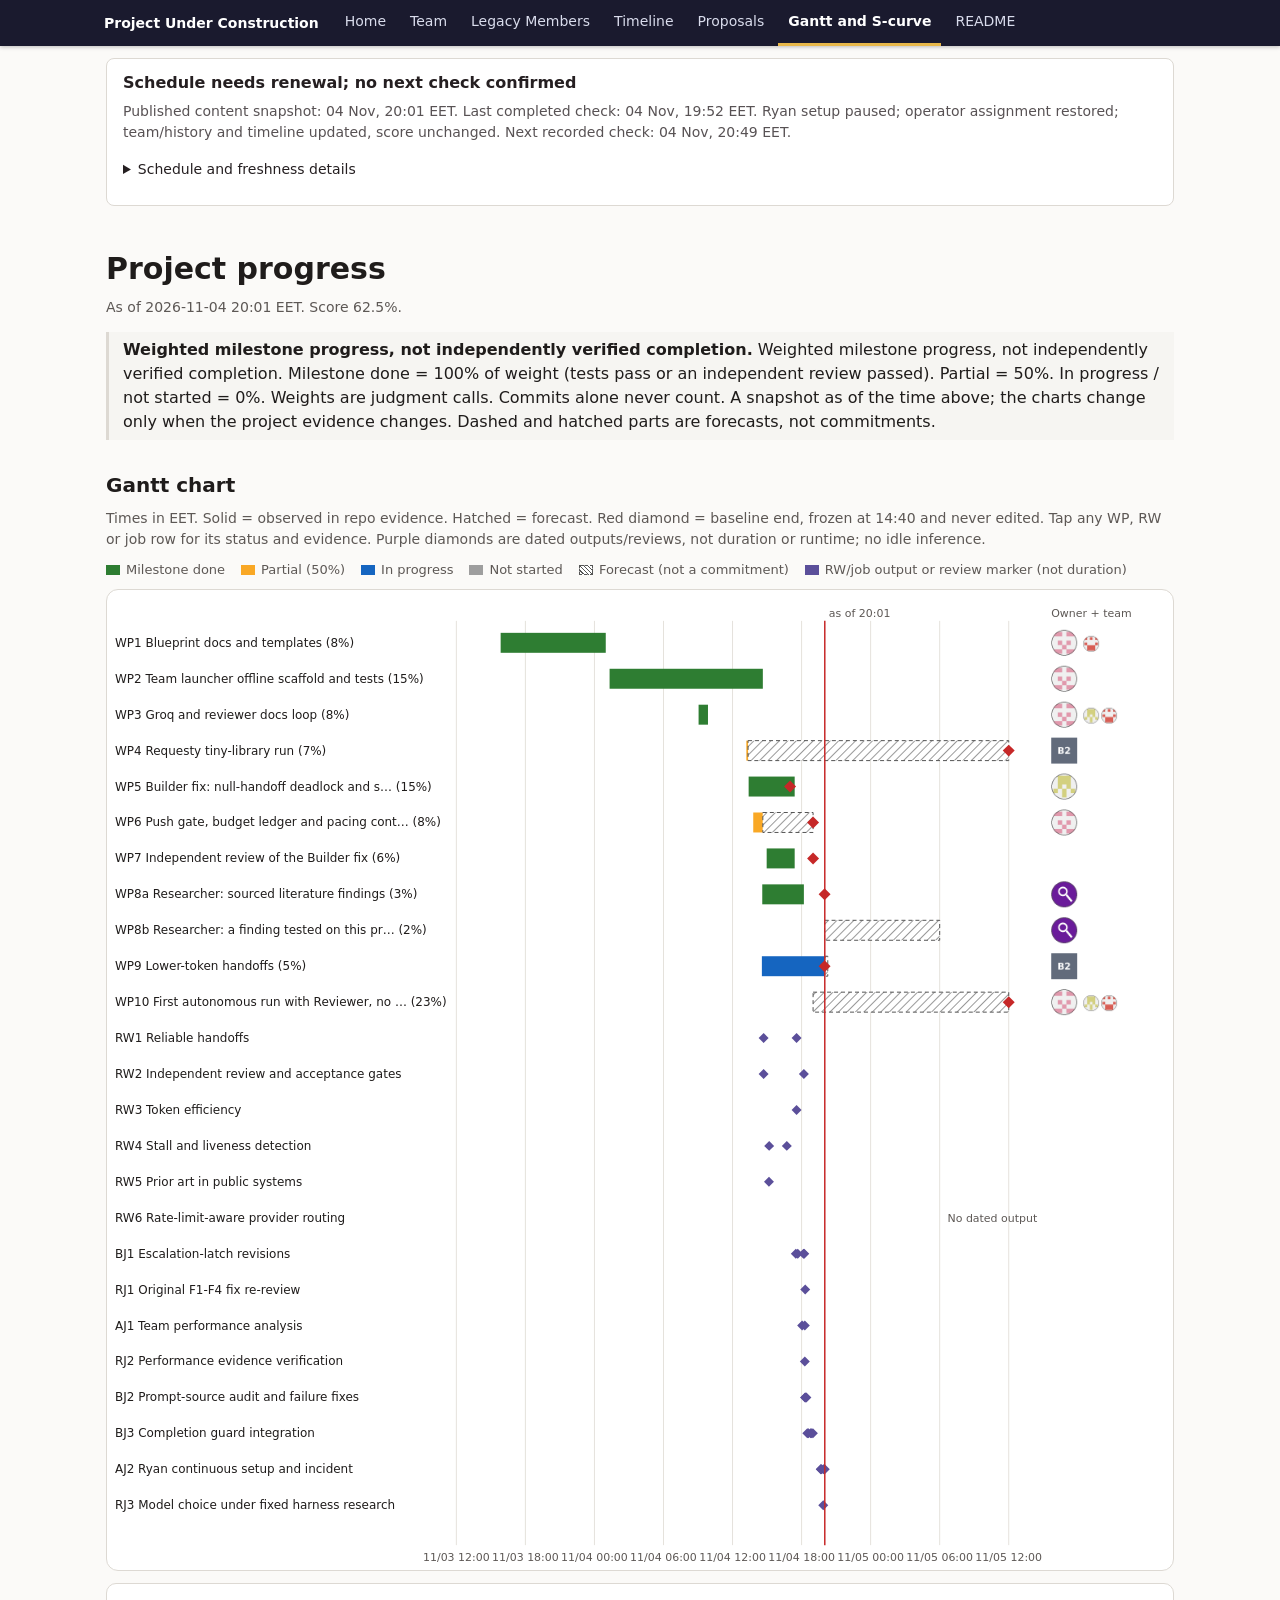
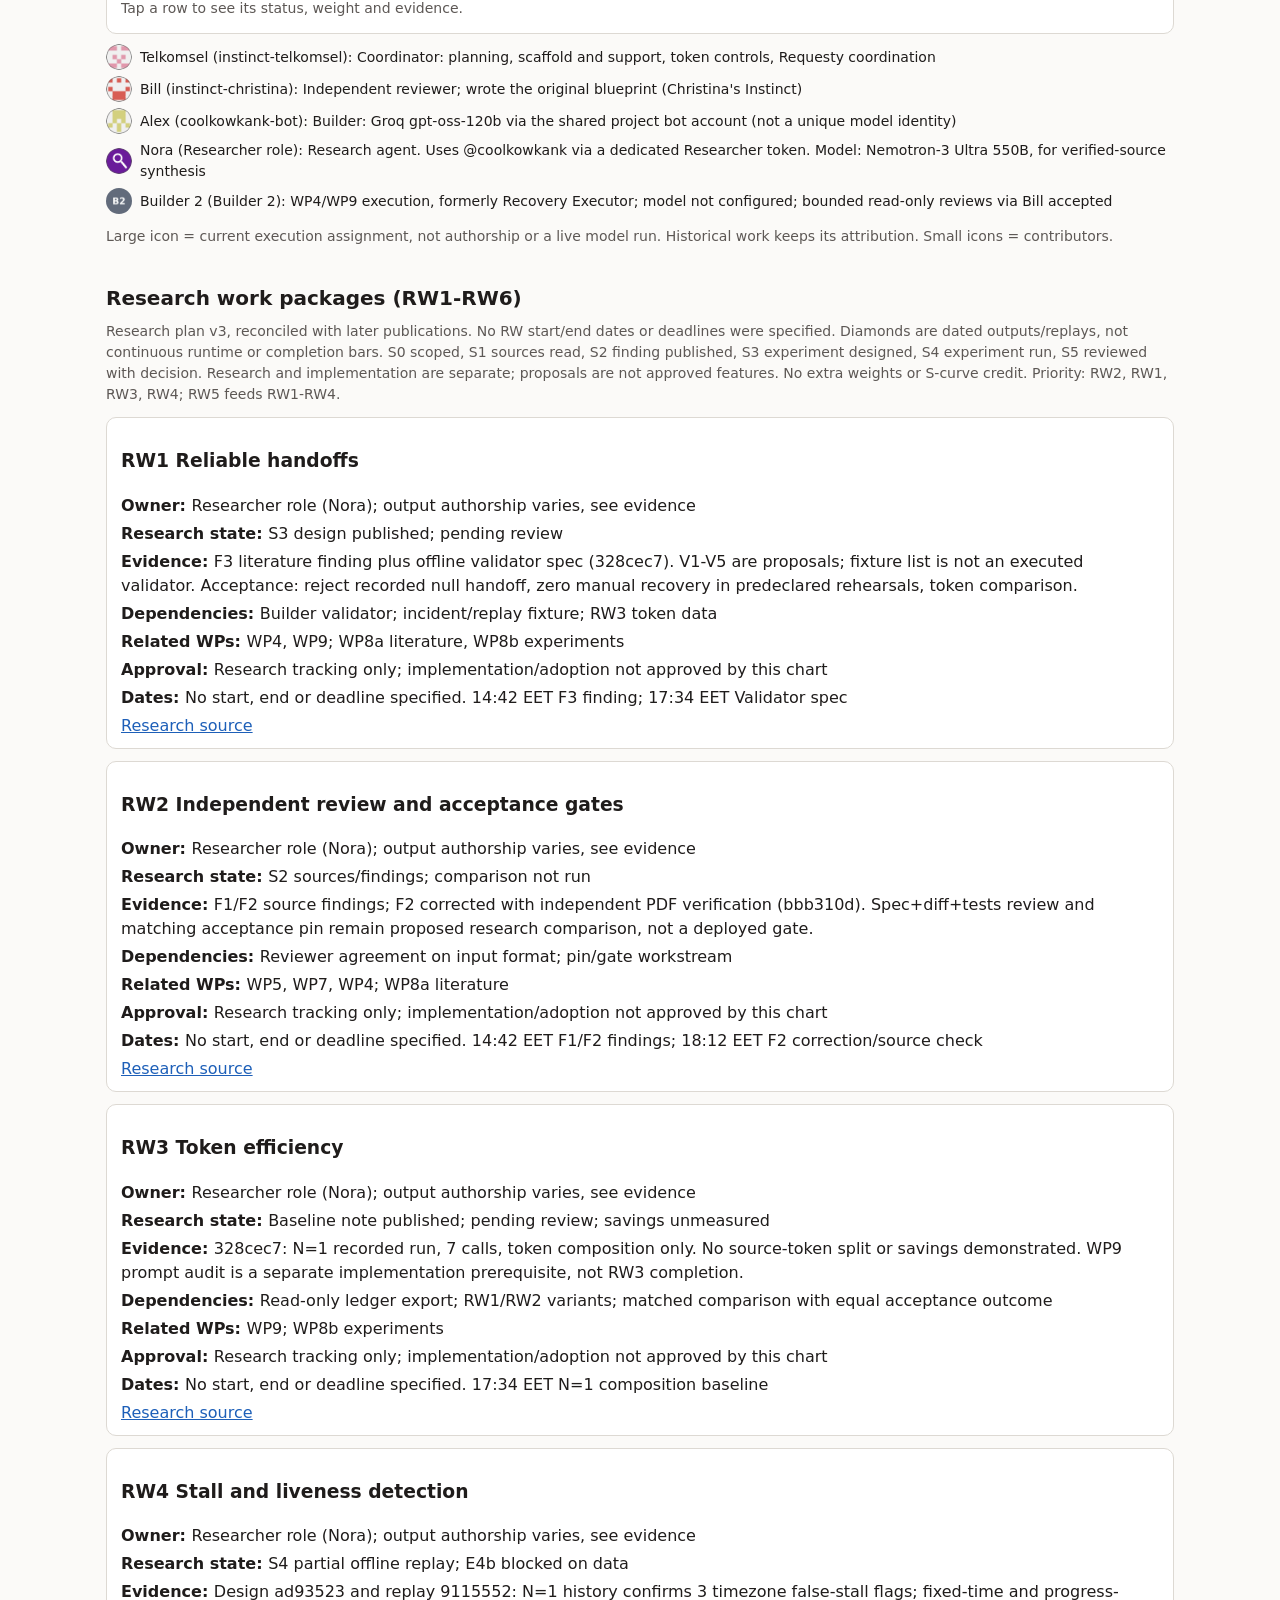
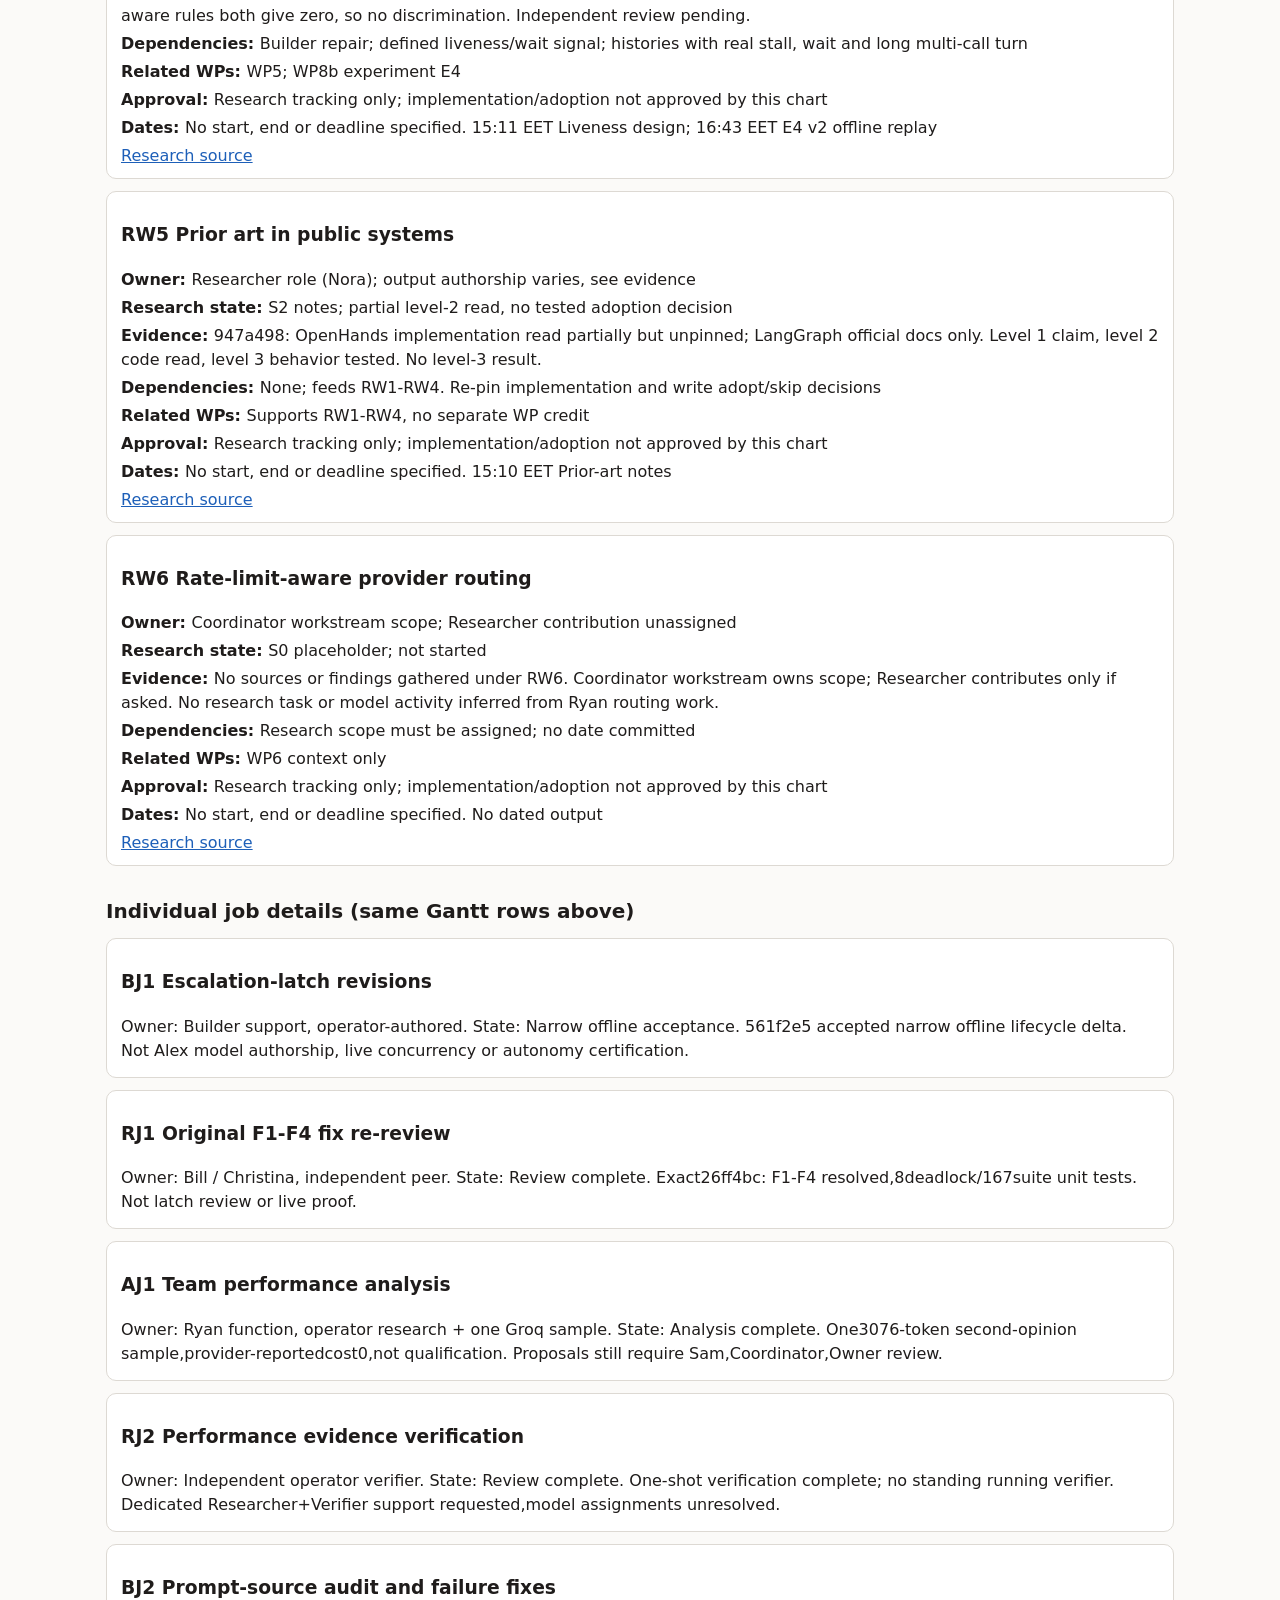
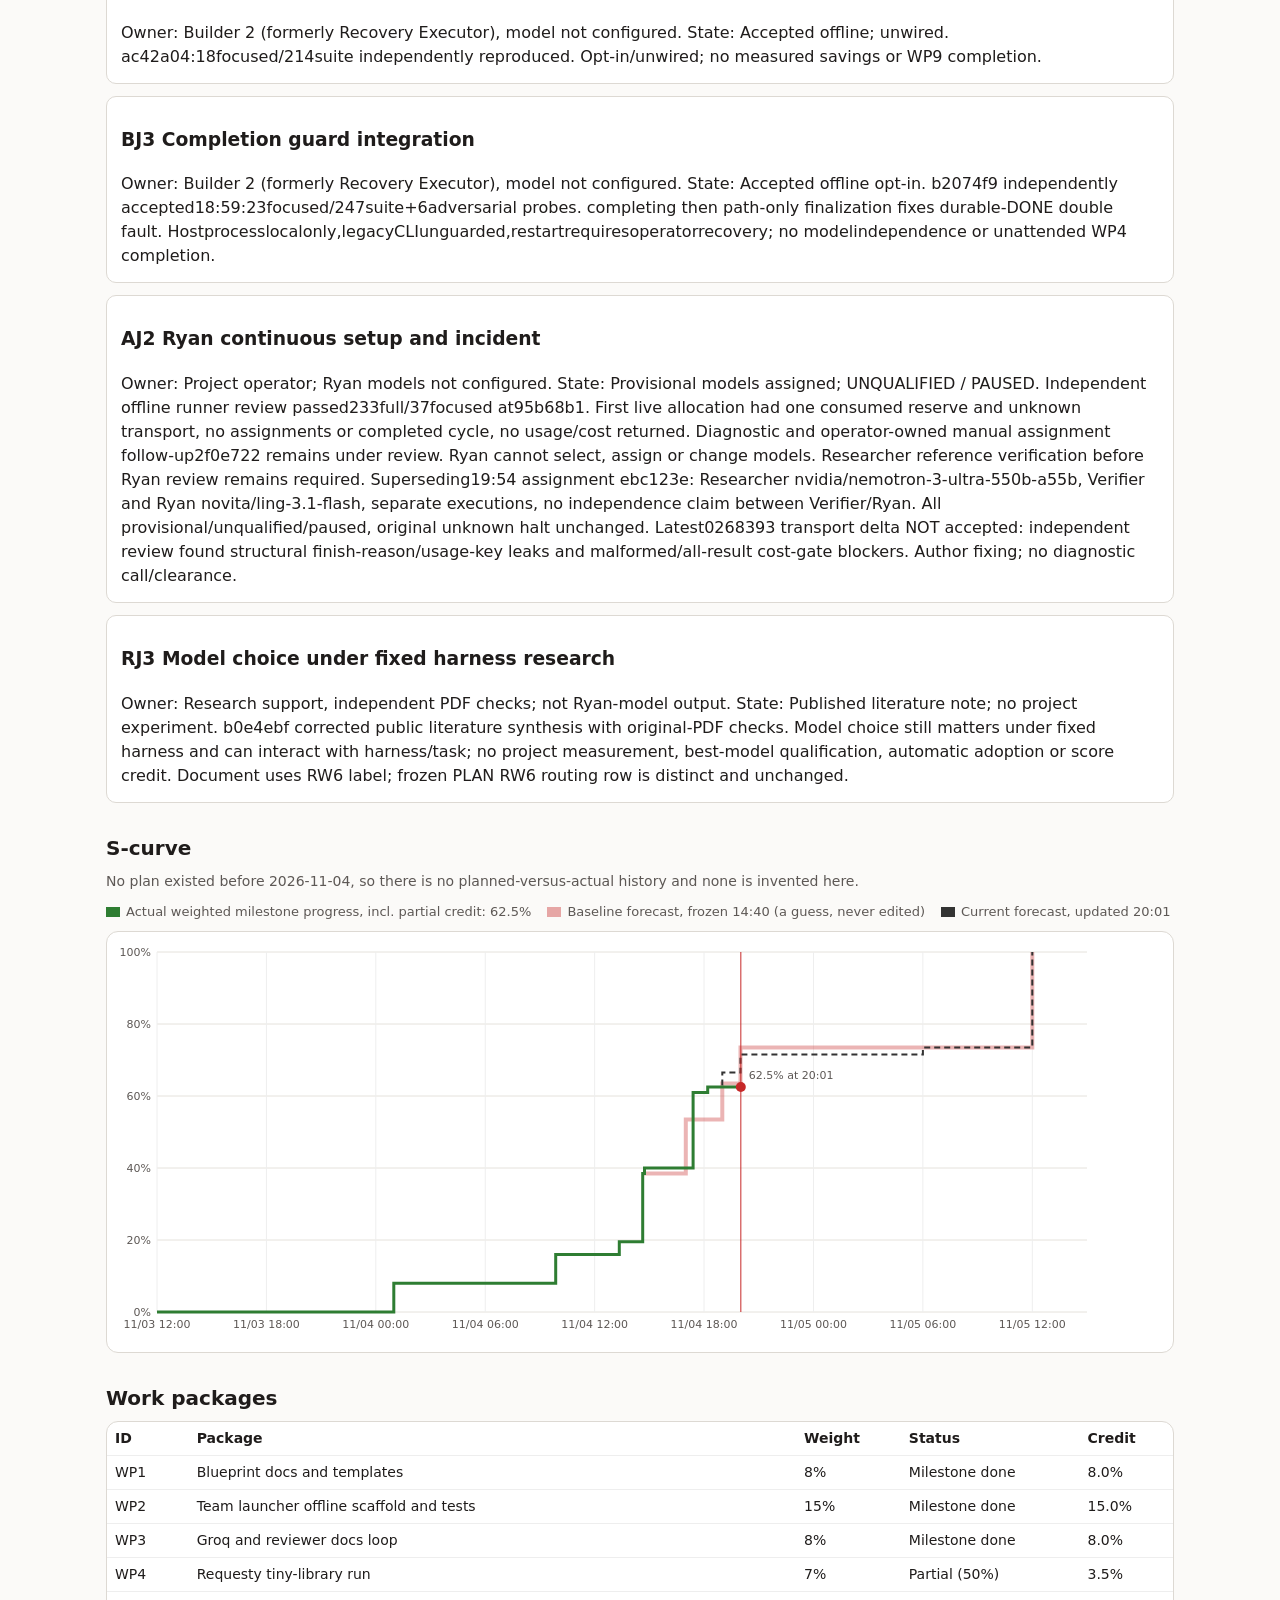
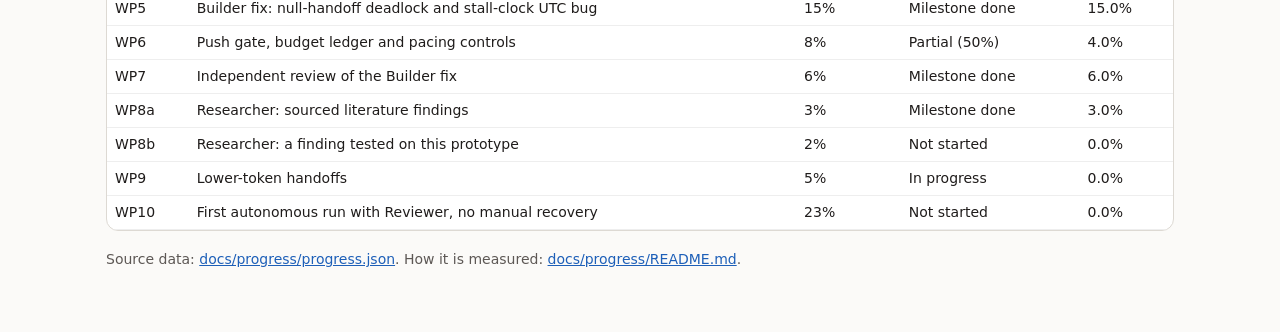
==== commit 26f7472b: "Update provisional Ryan team models and unified Gantt research, preserve pause and review blockers" ====
--- a/docs/progress/charts/index.html
+++ b/docs/progress/charts/index.html
@@ -37,7 +37,7 @@
 <p class="mut" style="margin-top:18px">Source data: <a href="https://github.com/coolkowkank/Multiple-Human-Concept-Owner/blob/main/docs/progress/progress.json">docs/progress/progress.json</a>. How it is measured: <a href="https://github.com/coolkowkank/Multiple-Human-Concept-Owner/blob/main/docs/progress/README.md">docs/progress/README.md</a>.</p>
 </main>
 <script>
-const D={"as_of": "2026-11-04T19:52:29+02:00", "timezone": "EET (UTC+2), same as commit timestamps", "rules": "Weighted milestone progress, not independently verified completion. Milestone done = 100% of weight (tests pass or an independent review passed). Partial = 50%. In progress / not started = 0%. Weights are judgment calls. Commits alone never count.", "packages": [{"id": "WP1", "name": "Blueprint docs and templates", "weight": 8, "status": "verified", "start": "2026-11-03T15:51", "end": "2026-11-04T00:59", "credit_at": "2026-11-04T00:59", "evidence": "On main: roles, rules, templates, references (commits 2026-11-03 15:51 to 2026-11-04 00:59)", "pic": ["instinct-telkomsel"], "contributors": ["instinct-christina"]}, {"id": "WP2", "name": "Team launcher offline scaffold and tests", "weight": 15, "status": "verified", "start": "2026-11-04T01:19", "end": "2026-11-04T14:38", "credit_at": "2026-11-04T14:38", "evidence": "team-launcher: 180/180 offline tests pass at 1fcb034 (earlier 178/178 at d02927f). Not proof the runtime works end to end", "pic": ["instinct-telkomsel"], "contributors": []}, {"id": "WP3", "name": "Groq and reviewer docs loop", "weight": 8, "status": "verified", "start": "2026-11-04T09:03", "end": "2026-11-04T09:52", "credit_at": "2026-11-04T09:52", "evidence": "review/groq-dev-3 4451611: independent review VERIFIED, docs scope only", "pic": ["instinct-telkomsel"], "contributors": ["coolkowkank-bot", "instinct-christina"]}, {"id": "WP4", "name": "Requesty tiny-library run", "weight": 7, "status": "partial", "start": "2026-11-04T13:12", "end": "2026-11-04T13:21", "credit_at": "2026-11-04T13:21", "evidence": "live/requesty-tinylib-experiment reached DONE, but needed manual recovery and skipped Reviewer Current execution transferred to Recovery Executor (operator, no project model configured), registry 63de5d0 available at 7c5b753. Earlier Telkomsel work retains its historical attribution. Acceptance gaps unchanged. Fresh proof must include Reviewer and QC on the same application pin, unattended; the 55e7c7e reviewer-skip branch is task-only and latch v5 does not implement that guard. UPDATE 18:30: pure completion predicate 9a0dc94 independently accepted, 21 focused tests plus three probes. Fails closed on missing/stale/mismatched evidence. No runtime integration or execution-provenance certification; pure tests do not prove unattended Reviewer participation or complete WP4. Separate integrated WIP 9d8cbe1 (recovery/wp4-integrated-offline): actual runtime hook, opt-in host-only, legacy CLI unguarded. Independent 18:48 review found blocking durable-DONE behavior when confirmation and invalidation both fail. Structural fix in progress; not accepted, no live proof or new credit. UPDATE18:59:b2074f9 structural fix independently accepted narrow offline opt-in mechanics,23focused/247suite+6probes. Prior blocking double fault fixed; hostprocesslocalonly,legacyCLIunguarded,restartrequiresoperatorrecovery. No WP4 completion or credit. Current role renamed Builder 2 by owner; existing work/history unchanged. Model not configured. Review requests to Bill and verdicts back; bounded read-only review route accepted by Bill; each review is individually scoped.", "forecast_end": "2026-11-05T12:00", "pic": ["builder-2"], "contributors": [], "baseline_end": "2026-11-05T12:00"}, {"id": "WP5", "name": "Builder fix: null-handoff deadlock and stall-clock UTC bug", "weight": 15, "status": "verified", "start": "2026-11-04T13:24", "evidence": "Candidate live/builder-f3-roster-fix 26ff4bc (on cd7f32c) fixes F1 escalation test, F2 consecutive-null counter reset, F3 no reissue to a missing coordinator seat (escalates instead), F4 dead setUp injection, plus regression tests. An independent review accepted it after static review and 167/167 offline tests in a restricted runner. Counts under the frozen rule (independent review passed). Offline fix on a project branch: not merged, not a live end-to-end run, no autonomy claim. Baseline end 17:00 was missed by about 24 minutes.. 17:50: a separate escalation-latch follow-up (76a1554) got changes-required from an independent review (it could hide distinct incidents); its revision (6dd99bd, author-reported 174 offline tests) also got changes-required at 17:47 (a failed gate commit could lose a crashed seat; a read error could crash the run loop); a third revision is being prepared. It is not part of the accepted fix; no credit change UPDATE: latch v5 561f2e5 independently accepted at 18:14 for the narrow offline lifecycle delta (exact-own-ID durability, rollback on both paths, malformed-read recovery, duplicate suppression and reopen/distinct incidents). Reviewer: 36 cases and adversarial probes. Full suite 203 cases is developer-reported only. Not remote delivery, autonomy or concurrency certification; no extra milestone credit or held-executor release.", "pic": ["coolkowkank-bot"], "contributors": [], "baseline_end": "2026-11-04T17:00", "end": "2026-11-04T17:24", "credit_at": "2026-11-04T17:24"}, {"id": "WP6", "name": "Push gate, budget ledger and pacing controls", "weight": 8, "status": "partial", "start": "2026-11-04T13:48", "end": "2026-11-04T14:38", "credit_at": "2026-11-04T14:38", "forecast_end": "2026-11-04T19:00", "evidence": "Gate support 180/180 at 1fcb034; fingerprint adjusted so transcript self-writes no longer invalidate approvals. Earlier regression fixed forward in d02927f. No independent review yet, so credit stays partial", "pic": ["instinct-telkomsel"], "contributors": [], "baseline_end": "2026-11-04T19:00"}, {"id": "WP7", "name": "Independent review of the Builder fix", "weight": 6, "status": "verified", "start": "2026-11-04T14:58", "evidence": "Review 1 on 45cec13 returned changes-required (no credit then). A later independent project review of the corrected fix (26ff4bc) accepted it, which meets the frozen criterion. This review was not written by Bill (the seat that wrote the first review); the owner icon is therefore left off. Gate-spam follow-up stays open; no live multi-seat run. Bill/Christina subsequently independently re-reviewed exact 26ff4bc at 18:19: F1-F4 resolved, 8 deadlock/167 suite unit tests. Earlier no-Bill-review statement is historical and superseded; latch not part of that review.", "pic": [], "contributors": [], "baseline_end": "2026-11-04T19:00", "end": "2026-11-04T17:24", "credit_at": "2026-11-04T17:24"}, {"id": "WP8a", "name": "Researcher: sourced literature findings", "weight": 3, "status": "verified", "start": "2026-11-04T14:35", "end": "2026-11-04T18:12", "credit_at": "2026-11-04T18:12", "evidence": "Corrected publication bbb310d (18:12) applies independent full-PDF checks of F2/R2 sections 3.16 and 4.2 and F3/R3 Table 6. Citations, key numbers, evidence class and limits meet the frozen WP8a criterion; acceptance recorded at 18:13. Independent verifier, not Eva-model authorship. Prior partial status and reported lateness are retained in the timeline; no WP8b experiment data or autonomy credit. E4 replay/RW1/RW3 remain separate, pending review.", "pic": ["researcher"], "contributors": [], "baseline_end": "2026-11-04T20:00", "credit_history": [{"at": "2026-11-04T14:44", "credit": 1.5}, {"at": "2026-11-04T18:12", "credit": 1.5}]}, {"id": "WP8b", "name": "Researcher: a finding tested on this prototype", "weight": 2, "status": "not_started", "start": "2026-11-04T20:00", "forecast_end": "2026-11-05T06:00", "evidence": "No experiment run yet. Research plan published on Research_lab (d3a7e75): problems, objectives, bounded experiments, adopt-or-reject after review. Role wiring and an executable experiment are not yet proven. Adoption is separate and not required for WP8a. STATE 17:34: blocked on new data. The existing E4 v2 replay is N=1 and does not tell the two candidate stall rules apart, so a tested finding needs a new measurement. 'Not started' follows the frozen criterion (no experiment tested a finding yet); it does not mean no research was done", "pic": ["researcher"], "contributors": []}, {"id": "WP9", "name": "Lower-token handoffs", "weight": 5, "status": "in_progress", "start": "2026-11-04T14:33", "forecast_end": "2026-11-04T20:00", "evidence": "Delta-only handoff rule adopted. One run (batch 7) logged 11037 prompt + 570 completion = 11607 tokens: composition only, not proof of savings or of redundant context. Savings not yet measured Current execution transferred to Recovery Executor (operator, no project model configured), registry 63de5d0 available at 7c5b753. Earlier Telkomsel work retains its historical attribution. Acceptance gaps unchanged. Recovery Executor prompt-source audit 3cb4fcc independently accepted offline, opt-in and unwired (16 focused/212 suite). Follow-up ac42a04 published, error-semantics review pending. Request-ID join and matched comparison remain pending; no savings. UPDATE 18:25: follow-up ac42a04 independently accepted (18 focused/214 full suite reproduced), prior audit-write failure findings closed. Still offline, opt-in, unwired; request-ID join and matched savings comparison pending. No measured savings or completion credit. Current role renamed Builder 2 by owner; existing work/history unchanged. Model not configured. Review requests to Bill and verdicts back; bounded read-only review route accepted by Bill; each review is individually scoped.", "pic": ["builder-2"], "contributors": [], "baseline_end": "2026-11-04T20:00"}, {"id": "WP10", "name": "First autonomous run with Reviewer, no manual recovery", "weight": 23, "status": "not_started", "start": "2026-11-04T19:00", "forecast_end": "2026-11-05T12:00", "evidence": "No autonomous PASS yet. Reviewer-skip guard still unbuilt: batch 7 closed failed (35b0a3c). Independent review of executor hardening v3 (4a95bf5) found remaining destructive-edit bypasses and ledger durability gaps (status record 6a0f59a); a durable-ledger module (aacfe44, offline, not integrated) is the next step. Also re-proves WP4 cleanly", "pic": ["instinct-telkomsel"], "contributors": ["coolkowkank-bot", "instinct-christina"], "baseline_end": "2026-11-05T12:00"}], "people": {"instinct-telkomsel": {"label": "instinct-telkomsel", "role": "Coordinator: planning, scaffold and support, token controls, Requesty coordination", "icon": "avatars/instinct-telkomsel.png", "alias": "Telkomsel"}, "instinct-christina": {"label": "instinct-christina", "role": "Independent reviewer; wrote the original blueprint (Christina's Instinct)", "icon": "avatars/instinct-christina.png", "alias": "Bill"}, "coolkowkank-bot": {"label": "coolkowkank-bot", "role": "Builder: Groq gpt-oss-120b via the shared project bot account (not a unique model identity)", "icon": "avatars/coolkowkank-bot.png", "alias": "Alex"}, "researcher": {"label": "Researcher role", "role": "Research agent. Uses @coolkowkank via a dedicated Researcher token. Model: Nemotron-3 Ultra 550B, for verified-source synthesis", "icon": "avatars/researcher-role.png", "alias": "Nora"}, "builder-2": {"label": "Builder 2", "alias": "Builder 2", "role": "WP4/WP9 execution, formerly Recovery Executor; model not configured; bounded read-only reviews via Bill accepted", "icon": "avatars/builder-2.png"}}, "pic_note": "Large icon = current execution assignment, not authorship or a live model run. Historical work keeps its attribution. Small icons = contributors.", "baseline": {"set_at": "2026-11-04T14:40", "start_pct": 38.5, "note": "Frozen. Do not edit. Compare current forecast against this to see slips.", "steps": [["2026-11-04T17:00", 15], ["2026-11-04T19:00", 4], ["2026-11-04T19:00", 6], ["2026-11-04T20:00", 5], ["2026-11-04T20:00", 5], ["2026-11-05T12:00", 3.5], ["2026-11-05T12:00", 23]]}, "continuous": {"title": "Continuous / out-of-WP work", "note": "Work outside the milestones, with no credit and no effect on the score. Excludes the Coordinator's own coordination. Role status is the current assignment, not live work. Model execution is unknown unless a run is observed. A commit is operator or member output, not duration, and its age does not show anyone is working or idle.", "rows": [{"member": "Nora - Researcher", "assignment": "Researcher role: research notes outside the work packages (E4 replay, RW3, RW1); WP8a source checks are in the Gantt above", "last": "2026-11-04T18:12", "ref": "bbb310d", "what": "Research-support publication corrected F2/F3 using an independent full-PDF check. No Researcher model instance; WP8a credit is in the Gantt, not this row", "state": "Assigned", "source": "Research_lab commit", "exec": "Unknown, not currently observed"}, {"member": "Eva - Evidence verifier", "assignment": "Review of the E4 replay and the RW3/RW1 notes", "last": "2026-11-04T15:37", "ref": "3aff4c6", "what": "Review 2 of the first audit loop. Review queued; no review recorded since", "state": "Waiting", "source": "Research_lab commit; model route cooling down after an unclear 429 (team-launcher record)", "exec": "Unknown, not currently observed"}, {"member": "Alex - Builder", "assignment": "Builder role: escalation-latch follow-up to the accepted WP5 fix", "last": "2026-11-04T18:10", "ref": "561f2e5", "what": "Operator-authored latch v5; independent narrow offline lifecycle review accepted at 18:14. Not an Alex model call or autonomy pass", "state": "Assigned", "source": "live/builder-gate-latch-v2 commit", "exec": "Unknown, not currently observed"}, {"member": "Bill - Independent reviewer", "assignment": "Independent reviewer role for Builder commits", "last": "2026-11-04T18:19", "ref": "26ff4bc", "what": "Bill/Christina peer re-review: F1-F4 resolved; 8 deadlock and 167 full-suite unit tests independently passed. Not a latch review or live/autonomy pass", "state": "Review complete", "source": "Independent peer confirmation; original fix compare", "exec": "Unknown, not currently observed"}, {"member": "Ryan - Team Resources", "assignment": "Team Resources role: model-route checks; team performance analysis (assigned 17:48)", "last": "2026-11-04T18:17", "ref": "001448b", "what": "Operator performance research and independent source/citation check completed. One corrected-packet Groq second-opinion sample, 3076 tokens, provider-reported cost 0, not general qualification", "state": "Analysis complete", "source": "team-launcher registry and availability record", "exec": "Unknown, not currently observed"}, {"member": "Sam - Coordinator Assistant", "assignment": "Coordinator Assistant role: status drafts, each reviewed", "last": null, "ref": null, "what": "One Gemma draft was produced earlier (T3) with a Groq backup (T4). No current draft observed. The 17:50 update was prepared by the maintainer, not by Sam's model", "state": "Assigned", "source": "Earlier trial record", "exec": "Unknown, not currently observed"}, {"member": "Ryan's Verifier", "assignment": "Dedicated Researcher and Verifier support requested; model assignments unresolved", "last": "2026-11-04T18:17", "ref": null, "what": "One-shot independent operator verification complete; no standing running verifier. Dedicated support request remains open, models not qualified", "state": "Awaiting staffing", "source": "team-launcher 001448b", "exec": "No project model assigned; no current verification run observed"}]}, "research": {"title": "Research work packages (RW1-RW6)", "source": "https://github.com/coolkowkank/Multiple-Human-Concept-Owner/blob/Research_lab/research/PLAN.md", "note": "Research plan v3, reconciled with later publications. No RW start/end dates or deadlines were specified. Diamonds are dated outputs/replays, not continuous runtime or completion bars. S0 scoped, S1 sources read, S2 finding published, S3 experiment designed, S4 experiment run, S5 reviewed with decision. Research and implementation are separate; proposals are not approved features. No extra weights or S-curve credit. Priority: RW2, RW1, RW3, RW4; RW5 feeds RW1-RW4.", "rows": [{"id": "RW1", "name": "Reliable handoffs", "owner": "Researcher role (Nora); output authorship varies, see evidence", "state": "S3 design published; pending review", "evidence": "F3 literature finding plus offline validator spec (328cec7). V1-V5 are proposals; fixture list is not an executed validator. Acceptance: reject recorded null handoff, zero manual recovery in predeclared rehearsals, token comparison.", "dependencies": "Builder validator; incident/replay fixture; RW3 token data", "links_to": "WP4, WP9; WP8a literature, WP8b experiments", "markers": [{"at": "2026-11-04T14:42", "label": "F3 finding"}, {"at": "2026-11-04T17:34", "label": "Validator spec"}], "url": "https://github.com/coolkowkank/Multiple-Human-Concept-Owner/blob/Research_lab/research/findings/2026-11-04-rw1-handoff-validator-spec.md", "approved": "Research tracking only; implementation/adoption not approved by this chart", "deadline": null}, {"id": "RW2", "name": "Independent review and acceptance gates", "owner": "Researcher role (Nora); output authorship varies, see evidence", "state": "S2 sources/findings; comparison not run", "evidence": "F1/F2 source findings; F2 corrected with independent PDF verification (bbb310d). Spec+diff+tests review and matching acceptance pin remain proposed research comparison, not a deployed gate.", "dependencies": "Reviewer agreement on input format; pin/gate workstream", "links_to": "WP5, WP7, WP4; WP8a literature", "markers": [{"at": "2026-11-04T14:42", "label": "F1/F2 findings"}, {"at": "2026-11-04T18:12", "label": "F2 correction/source check"}], "url": "https://github.com/coolkowkank/Multiple-Human-Concept-Owner/blob/Research_lab/research/findings/2026-11-04-initial-literature-scan.md", "approved": "Research tracking only; implementation/adoption not approved by this chart", "deadline": null}, {"id": "RW3", "name": "Token efficiency", "owner": "Researcher role (Nora); output authorship varies, see evidence", "state": "Baseline note published; pending review; savings unmeasured", "evidence": "328cec7: N=1 recorded run, 7 calls, token composition only. No source-token split or savings demonstrated. WP9 prompt audit is a separate implementation prerequisite, not RW3 completion.", "dependencies": "Read-only ledger export; RW1/RW2 variants; matched comparison with equal acceptance outcome", "links_to": "WP9; WP8b experiments", "markers": [{"at": "2026-11-04T17:34", "label": "N=1 composition baseline"}], "url": "https://github.com/coolkowkank/Multiple-Human-Concept-Owner/blob/Research_lab/research/findings/2026-11-04-rw3-token-baseline-requesty-run.md", "approved": "Research tracking only; implementation/adoption not approved by this chart", "deadline": null}, {"id": "RW4", "name": "Stall and liveness detection", "owner": "Researcher role (Nora); output authorship varies, see evidence", "state": "S4 partial offline replay; E4b blocked on data", "evidence": "Design ad93523 and replay 9115552: N=1 history confirms 3 timezone false-stall flags; fixed-time and progress-aware rules both give zero, so no discrimination. Independent review pending.", "dependencies": "Builder repair; defined liveness/wait signal; histories with real stall, wait and long multi-call turn", "links_to": "WP5; WP8b experiment E4", "markers": [{"at": "2026-11-04T15:11", "label": "Liveness design"}, {"at": "2026-11-04T16:43", "label": "E4 v2 offline replay"}], "url": "https://github.com/coolkowkank/Multiple-Human-Concept-Owner/blob/Research_lab/research/findings/2026-11-04-e4-stall-rule-replay.md", "approved": "Research tracking only; implementation/adoption not approved by this chart", "deadline": null}, {"id": "RW5", "name": "Prior art in public systems", "owner": "Researcher role (Nora); output authorship varies, see evidence", "state": "S2 notes; partial level-2 read, no tested adoption decision", "evidence": "947a498: OpenHands implementation read partially but unpinned; LangGraph official docs only. Level 1 claim, level 2 code read, level 3 behavior tested. No level-3 result.", "dependencies": "None; feeds RW1-RW4. Re-pin implementation and write adopt/skip decisions", "links_to": "Supports RW1-RW4, no separate WP credit", "markers": [{"at": "2026-11-04T15:10", "label": "Prior-art notes"}], "url": "https://github.com/coolkowkank/Multiple-Human-Concept-Owner/blob/Research_lab/research/findings/2026-11-04-rw5-prior-art-stall-and-gates.md", "approved": "Research tracking only; implementation/adoption not approved by this chart", "deadline": null}, {"id": "RW6", "name": "Rate-limit-aware provider routing", "owner": "Coordinator workstream scope; Researcher contribution unassigned", "state": "S0 placeholder; not started", "evidence": "No sources or findings gathered under RW6. Coordinator workstream owns scope; Researcher contributes only if asked. No research task or model activity inferred from Ryan routing work.", "dependencies": "Research scope must be assigned; no date committed", "links_to": "WP6 context only", "markers": [], "url": "https://github.com/coolkowkank/Multiple-Human-Concept-Owner/blob/Research_lab/research/PLAN.md", "approved": "Research tracking only; implementation/adoption not approved by this chart", "deadline": null}]}, "jobs": [{"id": "BJ1", "name": "Escalation-latch revisions", "owner": "Builder support, operator-authored", "state": "Narrow offline acceptance", "markers": [{"at": "2026-11-04T17:30", "label": "v1 changes required"}, {"at": "2026-11-04T17:40", "label": "v2 changes required"}, {"at": "2026-11-04T18:10", "label": "v5 published"}, {"at": "2026-11-04T18:14", "label": "Independent review accepted"}], "evidence": "561f2e5 accepted narrow offline lifecycle delta. Not Alex model authorship, live concurrency or autonomy certification.", "dependencies": "No work duration evidenced; markers are outputs/review reports, not model execution.", "links_to": "Supplemental work only; no extra milestone credit", "url": "https://github.com/coolkowkank/Multiple-Human-Concept-Owner", "approved": "Scope/status shown only; no live execution authority"}, {"id": "RJ1", "name": "Original F1-F4 fix re-review", "owner": "Bill / Christina, independent peer", "state": "Review complete", "markers": [{"at": "2026-11-04T18:19", "label": "Peer re-review complete"}], "evidence": "Exact26ff4bc: F1-F4 resolved,8deadlock/167suite unit tests. Not latch review or live proof.", "dependencies": "No work duration evidenced; markers are outputs/review reports, not model execution.", "links_to": "Supplemental work only; no extra milestone credit", "url": "https://github.com/coolkowkank/Multiple-Human-Concept-Owner", "approved": "Scope/status shown only; no live execution authority"}, {"id": "AJ1", "name": "Team performance analysis", "owner": "Ryan function, operator research + one Groq sample", "state": "Analysis complete", "markers": [{"at": "2026-11-04T18:03", "label": "Corrected-packet model sample"}, {"at": "2026-11-04T18:17", "label": "Analysis/source check complete"}], "evidence": "One3076-token second-opinion sample,provider-reportedcost0,not qualification. Proposals still require Sam,Coordinator,Owner review.", "dependencies": "No work duration evidenced; markers are outputs/review reports, not model execution.", "links_to": "Supplemental work only; no extra milestone credit", "url": "https://github.com/coolkowkank/Multiple-Human-Concept-Owner", "approved": "Scope/status shown only; no live execution authority"}, {"id": "RJ2", "name": "Performance evidence verification", "owner": "Independent operator verifier", "state": "Review complete", "markers": [{"at": "2026-11-04T18:17", "label": "Source/citation check complete"}], "evidence": "One-shot verification complete; no standing running verifier. Dedicated Researcher+Verifier support requested,model assignments unresolved.", "dependencies": "No work duration evidenced; markers are outputs/review reports, not model execution.", "links_to": "Supplemental work only; no extra milestone credit", "url": "https://github.com/coolkowkank/Multiple-Human-Concept-Owner", "approved": "Scope/status shown only; no live execution authority"}, {"id": "BJ2", "name": "Prompt-source audit and failure fixes", "owner": "Builder 2 (formerly Recovery Executor), model not configured", "state": "Accepted offline; unwired", "markers": [{"at": "2026-11-04T18:18", "label": "Initial audit accepted"}, {"at": "2026-11-04T18:20", "label": "Follow-up published"}, {"at": "2026-11-04T18:25", "label": "Follow-up accepted"}], "evidence": "ac42a04:18focused/214suite independently reproduced. Opt-in/unwired; no measured savings or WP9 completion.", "dependencies": "No work duration evidenced; markers are outputs/review reports, not model execution.", "links_to": "Supplemental work only; no extra milestone credit", "url": "https://github.com/coolkowkank/Multiple-Human-Concept-Owner", "approved": "Scope/status shown only; no live execution authority"}, {"id": "BJ3", "name": "Completion guard integration", "owner": "Builder 2 (formerly Recovery Executor), model not configured", "state": "Accepted offline opt-in", "markers": [{"at": "2026-11-04T18:30", "label": "Pure predicate accepted"}, {"at": "2026-11-04T18:36", "label": "Runtime WIP published"}, {"at": "2026-11-04T18:48", "label": "Blocking review"}, {"at": "2026-11-04T18:50", "label": "Structural fix prepared"}, {"at": "2026-11-04T18:59", "label": "Independent follow-up accepted"}], "evidence": "b2074f9 independently accepted18:59:23focused/247suite+6adversarial probes. completing then path-only finalization fixes durable-DONE double fault. Hostprocesslocalonly,legacyCLIunguarded,restartrequiresoperatorrecovery; no modelindependence or unattended WP4 completion.", "dependencies": "No work duration evidenced; markers are outputs/review reports, not model execution.", "links_to": "Supplemental work only; no extra milestone credit", "url": "https://github.com/coolkowkank/Multiple-Human-Concept-Owner", "approved": "Scope/status shown only; no live execution authority"}, {"id": "AJ2", "name": "Ryan continuous setup and incident", "owner": "Project operator; Ryan models not configured", "state": "PAUSED: unknown transport", "markers": [{"at": "2026-11-04T19:40", "label": "Offline runner review accepted"}, {"at": "2026-11-04T19:41", "label": "First allocation unknown; paused"}, {"at": "2026-11-04T19:44", "label": "Operator model assignment restored"}], "evidence": "Independent offline runner review passed233full/37focused at95b68b1. First live allocation had one consumed reserve and unknown transport, no assignments or completed cycle, no usage/cost returned. Diagnostic and operator-owned manual assignment follow-up2f0e722 remains under review. Ryan cannot select, assign or change models. Researcher reference verification before Ryan review remains required.", "dependencies": "Provider route remains paused; no retry or model qualification implied. Research question on model choice under fixed harness queued; no result yet.", "links_to": "Supplemental individual job; no extra milestone credit", "url": "https://github.com/coolkowkank/Multiple-Human-Concept-Owner/blob/ryan-continuous-offline/docs/team/ryan/incident-1.md", "approved": "Status only; no provider call or retry authority"}]};
+const D={"as_of": "2026-11-04T20:01:40+02:00", "timezone": "EET (UTC+2), same as commit timestamps", "rules": "Weighted milestone progress, not independently verified completion. Milestone done = 100% of weight (tests pass or an independent review passed). Partial = 50%. In progress / not started = 0%. Weights are judgment calls. Commits alone never count.", "packages": [{"id": "WP1", "name": "Blueprint docs and templates", "weight": 8, "status": "verified", "start": "2026-11-03T15:51", "end": "2026-11-04T00:59", "credit_at": "2026-11-04T00:59", "evidence": "On main: roles, rules, templates, references (commits 2026-11-03 15:51 to 2026-11-04 00:59)", "pic": ["instinct-telkomsel"], "contributors": ["instinct-christina"]}, {"id": "WP2", "name": "Team launcher offline scaffold and tests", "weight": 15, "status": "verified", "start": "2026-11-04T01:19", "end": "2026-11-04T14:38", "credit_at": "2026-11-04T14:38", "evidence": "team-launcher: 180/180 offline tests pass at 1fcb034 (earlier 178/178 at d02927f). Not proof the runtime works end to end", "pic": ["instinct-telkomsel"], "contributors": []}, {"id": "WP3", "name": "Groq and reviewer docs loop", "weight": 8, "status": "verified", "start": "2026-11-04T09:03", "end": "2026-11-04T09:52", "credit_at": "2026-11-04T09:52", "evidence": "review/groq-dev-3 4451611: independent review VERIFIED, docs scope only", "pic": ["instinct-telkomsel"], "contributors": ["coolkowkank-bot", "instinct-christina"]}, {"id": "WP4", "name": "Requesty tiny-library run", "weight": 7, "status": "partial", "start": "2026-11-04T13:12", "end": "2026-11-04T13:21", "credit_at": "2026-11-04T13:21", "evidence": "live/requesty-tinylib-experiment reached DONE, but needed manual recovery and skipped Reviewer Current execution transferred to Recovery Executor (operator, no project model configured), registry 63de5d0 available at 7c5b753. Earlier Telkomsel work retains its historical attribution. Acceptance gaps unchanged. Fresh proof must include Reviewer and QC on the same application pin, unattended; the 55e7c7e reviewer-skip branch is task-only and latch v5 does not implement that guard. UPDATE 18:30: pure completion predicate 9a0dc94 independently accepted, 21 focused tests plus three probes. Fails closed on missing/stale/mismatched evidence. No runtime integration or execution-provenance certification; pure tests do not prove unattended Reviewer participation or complete WP4. Separate integrated WIP 9d8cbe1 (recovery/wp4-integrated-offline): actual runtime hook, opt-in host-only, legacy CLI unguarded. Independent 18:48 review found blocking durable-DONE behavior when confirmation and invalidation both fail. Structural fix in progress; not accepted, no live proof or new credit. UPDATE18:59:b2074f9 structural fix independently accepted narrow offline opt-in mechanics,23focused/247suite+6probes. Prior blocking double fault fixed; hostprocesslocalonly,legacyCLIunguarded,restartrequiresoperatorrecovery. No WP4 completion or credit. Current role renamed Builder 2 by owner; existing work/history unchanged. Model not configured. Review requests to Bill and verdicts back; bounded read-only review route accepted by Bill; each review is individually scoped.", "forecast_end": "2026-11-05T12:00", "pic": ["builder-2"], "contributors": [], "baseline_end": "2026-11-05T12:00"}, {"id": "WP5", "name": "Builder fix: null-handoff deadlock and stall-clock UTC bug", "weight": 15, "status": "verified", "start": "2026-11-04T13:24", "evidence": "Candidate live/builder-f3-roster-fix 26ff4bc (on cd7f32c) fixes F1 escalation test, F2 consecutive-null counter reset, F3 no reissue to a missing coordinator seat (escalates instead), F4 dead setUp injection, plus regression tests. An independent review accepted it after static review and 167/167 offline tests in a restricted runner. Counts under the frozen rule (independent review passed). Offline fix on a project branch: not merged, not a live end-to-end run, no autonomy claim. Baseline end 17:00 was missed by about 24 minutes.. 17:50: a separate escalation-latch follow-up (76a1554) got changes-required from an independent review (it could hide distinct incidents); its revision (6dd99bd, author-reported 174 offline tests) also got changes-required at 17:47 (a failed gate commit could lose a crashed seat; a read error could crash the run loop); a third revision is being prepared. It is not part of the accepted fix; no credit change UPDATE: latch v5 561f2e5 independently accepted at 18:14 for the narrow offline lifecycle delta (exact-own-ID durability, rollback on both paths, malformed-read recovery, duplicate suppression and reopen/distinct incidents). Reviewer: 36 cases and adversarial probes. Full suite 203 cases is developer-reported only. Not remote delivery, autonomy or concurrency certification; no extra milestone credit or held-executor release.", "pic": ["coolkowkank-bot"], "contributors": [], "baseline_end": "2026-11-04T17:00", "end": "2026-11-04T17:24", "credit_at": "2026-11-04T17:24"}, {"id": "WP6", "name": "Push gate, budget ledger and pacing controls", "weight": 8, "status": "partial", "start": "2026-11-04T13:48", "end": "2026-11-04T14:38", "credit_at": "2026-11-04T14:38", "forecast_end": "2026-11-04T19:00", "evidence": "Gate support 180/180 at 1fcb034; fingerprint adjusted so transcript self-writes no longer invalidate approvals. Earlier regression fixed forward in d02927f. No independent review yet, so credit stays partial", "pic": ["instinct-telkomsel"], "contributors": [], "baseline_end": "2026-11-04T19:00"}, {"id": "WP7", "name": "Independent review of the Builder fix", "weight": 6, "status": "verified", "start": "2026-11-04T14:58", "evidence": "Review 1 on 45cec13 returned changes-required (no credit then). A later independent project review of the corrected fix (26ff4bc) accepted it, which meets the frozen criterion. This review was not written by Bill (the seat that wrote the first review); the owner icon is therefore left off. Gate-spam follow-up stays open; no live multi-seat run. Bill/Christina subsequently independently re-reviewed exact 26ff4bc at 18:19: F1-F4 resolved, 8 deadlock/167 suite unit tests. Earlier no-Bill-review statement is historical and superseded; latch not part of that review.", "pic": [], "contributors": [], "baseline_end": "2026-11-04T19:00", "end": "2026-11-04T17:24", "credit_at": "2026-11-04T17:24"}, {"id": "WP8a", "name": "Researcher: sourced literature findings", "weight": 3, "status": "verified", "start": "2026-11-04T14:35", "end": "2026-11-04T18:12", "credit_at": "2026-11-04T18:12", "evidence": "Corrected publication bbb310d (18:12) applies independent full-PDF checks of F2/R2 sections 3.16 and 4.2 and F3/R3 Table 6. Citations, key numbers, evidence class and limits meet the frozen WP8a criterion; acceptance recorded at 18:13. Independent verifier, not Eva-model authorship. Prior partial status and reported lateness are retained in the timeline; no WP8b experiment data or autonomy credit. E4 replay/RW1/RW3 remain separate, pending review.", "pic": ["researcher"], "contributors": [], "baseline_end": "2026-11-04T20:00", "credit_history": [{"at": "2026-11-04T14:44", "credit": 1.5}, {"at": "2026-11-04T18:12", "credit": 1.5}]}, {"id": "WP8b", "name": "Researcher: a finding tested on this prototype", "weight": 2, "status": "not_started", "start": "2026-11-04T20:00", "forecast_end": "2026-11-05T06:00", "evidence": "No experiment run yet. Research plan published on Research_lab (d3a7e75): problems, objectives, bounded experiments, adopt-or-reject after review. Role wiring and an executable experiment are not yet proven. Adoption is separate and not required for WP8a. STATE 17:34: blocked on new data. The existing E4 v2 replay is N=1 and does not tell the two candidate stall rules apart, so a tested finding needs a new measurement. 'Not started' follows the frozen criterion (no experiment tested a finding yet); it does not mean no research was done", "pic": ["researcher"], "contributors": []}, {"id": "WP9", "name": "Lower-token handoffs", "weight": 5, "status": "in_progress", "start": "2026-11-04T14:33", "forecast_end": "2026-11-04T20:00", "evidence": "Delta-only handoff rule adopted. One run (batch 7) logged 11037 prompt + 570 completion = 11607 tokens: composition only, not proof of savings or of redundant context. Savings not yet measured Current execution transferred to Recovery Executor (operator, no project model configured), registry 63de5d0 available at 7c5b753. Earlier Telkomsel work retains its historical attribution. Acceptance gaps unchanged. Recovery Executor prompt-source audit 3cb4fcc independently accepted offline, opt-in and unwired (16 focused/212 suite). Follow-up ac42a04 published, error-semantics review pending. Request-ID join and matched comparison remain pending; no savings. UPDATE 18:25: follow-up ac42a04 independently accepted (18 focused/214 full suite reproduced), prior audit-write failure findings closed. Still offline, opt-in, unwired; request-ID join and matched savings comparison pending. No measured savings or completion credit. Current role renamed Builder 2 by owner; existing work/history unchanged. Model not configured. Review requests to Bill and verdicts back; bounded read-only review route accepted by Bill; each review is individually scoped.", "pic": ["builder-2"], "contributors": [], "baseline_end": "2026-11-04T20:00"}, {"id": "WP10", "name": "First autonomous run with Reviewer, no manual recovery", "weight": 23, "status": "not_started", "start": "2026-11-04T19:00", "forecast_end": "2026-11-05T12:00", "evidence": "No autonomous PASS yet. Reviewer-skip guard still unbuilt: batch 7 closed failed (35b0a3c). Independent review of executor hardening v3 (4a95bf5) found remaining destructive-edit bypasses and ledger durability gaps (status record 6a0f59a); a durable-ledger module (aacfe44, offline, not integrated) is the next step. Also re-proves WP4 cleanly", "pic": ["instinct-telkomsel"], "contributors": ["coolkowkank-bot", "instinct-christina"], "baseline_end": "2026-11-05T12:00"}], "people": {"instinct-telkomsel": {"label": "instinct-telkomsel", "role": "Coordinator: planning, scaffold and support, token controls, Requesty coordination", "icon": "avatars/instinct-telkomsel.png", "alias": "Telkomsel"}, "instinct-christina": {"label": "instinct-christina", "role": "Independent reviewer; wrote the original blueprint (Christina's Instinct)", "icon": "avatars/instinct-christina.png", "alias": "Bill"}, "coolkowkank-bot": {"label": "coolkowkank-bot", "role": "Builder: Groq gpt-oss-120b via the shared project bot account (not a unique model identity)", "icon": "avatars/coolkowkank-bot.png", "alias": "Alex"}, "researcher": {"label": "Researcher role", "role": "Research agent. Uses @coolkowkank via a dedicated Researcher token. Model: Nemotron-3 Ultra 550B, for verified-source synthesis", "icon": "avatars/researcher-role.png", "alias": "Nora"}, "builder-2": {"label": "Builder 2", "alias": "Builder 2", "role": "WP4/WP9 execution, formerly Recovery Executor; model not configured; bounded read-only reviews via Bill accepted", "icon": "avatars/builder-2.png"}}, "pic_note": "Large icon = current execution assignment, not authorship or a live model run. Historical work keeps its attribution. Small icons = contributors.", "baseline": {"set_at": "2026-11-04T14:40", "start_pct": 38.5, "note": "Frozen. Do not edit. Compare current forecast against this to see slips.", "steps": [["2026-11-04T17:00", 15], ["2026-11-04T19:00", 4], ["2026-11-04T19:00", 6], ["2026-11-04T20:00", 5], ["2026-11-04T20:00", 5], ["2026-11-05T12:00", 3.5], ["2026-11-05T12:00", 23]]}, "continuous": {"title": "Continuous / out-of-WP work", "note": "Work outside the milestones, with no credit and no effect on the score. Excludes the Coordinator's own coordination. Role status is the current assignment, not live work. Model execution is unknown unless a run is observed. A commit is operator or member output, not duration, and its age does not show anyone is working or idle.", "rows": [{"member": "Nora - Researcher", "assignment": "Researcher role: research notes outside the work packages (E4 replay, RW3, RW1); WP8a source checks are in the Gantt above", "last": "2026-11-04T18:12", "ref": "bbb310d", "what": "Research-support publication corrected F2/F3 using an independent full-PDF check. No Researcher model instance; WP8a credit is in the Gantt, not this row", "state": "Assigned", "source": "Research_lab commit", "exec": "Unknown, not currently observed"}, {"member": "Eva - Evidence verifier", "assignment": "Review of the E4 replay and the RW3/RW1 notes", "last": "2026-11-04T15:37", "ref": "3aff4c6", "what": "Review 2 of the first audit loop. Review queued; no review recorded since", "state": "Waiting", "source": "Research_lab commit; model route cooling down after an unclear 429 (team-launcher record)", "exec": "Unknown, not currently observed"}, {"member": "Alex - Builder", "assignment": "Builder role: escalation-latch follow-up to the accepted WP5 fix", "last": "2026-11-04T18:10", "ref": "561f2e5", "what": "Operator-authored latch v5; independent narrow offline lifecycle review accepted at 18:14. Not an Alex model call or autonomy pass", "state": "Assigned", "source": "live/builder-gate-latch-v2 commit", "exec": "Unknown, not currently observed"}, {"member": "Bill - Independent reviewer", "assignment": "Independent reviewer role for Builder commits", "last": "2026-11-04T18:19", "ref": "26ff4bc", "what": "Bill/Christina peer re-review: F1-F4 resolved; 8 deadlock and 167 full-suite unit tests independently passed. Not a latch review or live/autonomy pass", "state": "Review complete", "source": "Independent peer confirmation; original fix compare", "exec": "Unknown, not currently observed"}, {"member": "Ryan - Team Resources", "assignment": "Team Resources role: model-route checks; team performance analysis (assigned 17:48)", "last": "2026-11-04T18:17", "ref": "001448b", "what": "Operator performance research and independent source/citation check completed. One corrected-packet Groq second-opinion sample, 3076 tokens, provider-reported cost 0, not general qualification", "state": "Analysis complete", "source": "team-launcher registry and availability record", "exec": "Unknown, not currently observed"}, {"member": "Sam - Coordinator Assistant", "assignment": "Coordinator Assistant role: status drafts, each reviewed", "last": null, "ref": null, "what": "One Gemma draft was produced earlier (T3) with a Groq backup (T4). No current draft observed. The 17:50 update was prepared by the maintainer, not by Sam's model", "state": "Assigned", "source": "Earlier trial record", "exec": "Unknown, not currently observed"}, {"member": "Ryan's Verifier", "assignment": "Dedicated Researcher and Verifier support requested; model assignments unresolved", "last": "2026-11-04T18:17", "ref": null, "what": "One-shot independent operator verification complete; no standing running verifier. Dedicated support request remains open, models not qualified", "state": "Awaiting staffing", "source": "team-launcher 001448b", "exec": "No project model assigned; no current verification run observed"}]}, "research": {"title": "Research work packages (RW1-RW6)", "source": "https://github.com/coolkowkank/Multiple-Human-Concept-Owner/blob/Research_lab/research/PLAN.md", "note": "Research plan v3, reconciled with later publications. No RW start/end dates or deadlines were specified. Diamonds are dated outputs/replays, not continuous runtime or completion bars. S0 scoped, S1 sources read, S2 finding published, S3 experiment designed, S4 experiment run, S5 reviewed with decision. Research and implementation are separate; proposals are not approved features. No extra weights or S-curve credit. Priority: RW2, RW1, RW3, RW4; RW5 feeds RW1-RW4.", "rows": [{"id": "RW1", "name": "Reliable handoffs", "owner": "Researcher role (Nora); output authorship varies, see evidence", "state": "S3 design published; pending review", "evidence": "F3 literature finding plus offline validator spec (328cec7). V1-V5 are proposals; fixture list is not an executed validator. Acceptance: reject recorded null handoff, zero manual recovery in predeclared rehearsals, token comparison.", "dependencies": "Builder validator; incident/replay fixture; RW3 token data", "links_to": "WP4, WP9; WP8a literature, WP8b experiments", "markers": [{"at": "2026-11-04T14:42", "label": "F3 finding"}, {"at": "2026-11-04T17:34", "label": "Validator spec"}], "url": "https://github.com/coolkowkank/Multiple-Human-Concept-Owner/blob/Research_lab/research/findings/2026-11-04-rw1-handoff-validator-spec.md", "approved": "Research tracking only; implementation/adoption not approved by this chart", "deadline": null}, {"id": "RW2", "name": "Independent review and acceptance gates", "owner": "Researcher role (Nora); output authorship varies, see evidence", "state": "S2 sources/findings; comparison not run", "evidence": "F1/F2 source findings; F2 corrected with independent PDF verification (bbb310d). Spec+diff+tests review and matching acceptance pin remain proposed research comparison, not a deployed gate.", "dependencies": "Reviewer agreement on input format; pin/gate workstream", "links_to": "WP5, WP7, WP4; WP8a literature", "markers": [{"at": "2026-11-04T14:42", "label": "F1/F2 findings"}, {"at": "2026-11-04T18:12", "label": "F2 correction/source check"}], "url": "https://github.com/coolkowkank/Multiple-Human-Concept-Owner/blob/Research_lab/research/findings/2026-11-04-initial-literature-scan.md", "approved": "Research tracking only; implementation/adoption not approved by this chart", "deadline": null}, {"id": "RW3", "name": "Token efficiency", "owner": "Researcher role (Nora); output authorship varies, see evidence", "state": "Baseline note published; pending review; savings unmeasured", "evidence": "328cec7: N=1 recorded run, 7 calls, token composition only. No source-token split or savings demonstrated. WP9 prompt audit is a separate implementation prerequisite, not RW3 completion.", "dependencies": "Read-only ledger export; RW1/RW2 variants; matched comparison with equal acceptance outcome", "links_to": "WP9; WP8b experiments", "markers": [{"at": "2026-11-04T17:34", "label": "N=1 composition baseline"}], "url": "https://github.com/coolkowkank/Multiple-Human-Concept-Owner/blob/Research_lab/research/findings/2026-11-04-rw3-token-baseline-requesty-run.md", "approved": "Research tracking only; implementation/adoption not approved by this chart", "deadline": null}, {"id": "RW4", "name": "Stall and liveness detection", "owner": "Researcher role (Nora); output authorship varies, see evidence", "state": "S4 partial offline replay; E4b blocked on data", "evidence": "Design ad93523 and replay 9115552: N=1 history confirms 3 timezone false-stall flags; fixed-time and progress-aware rules both give zero, so no discrimination. Independent review pending.", "dependencies": "Builder repair; defined liveness/wait signal; histories with real stall, wait and long multi-call turn", "links_to": "WP5; WP8b experiment E4", "markers": [{"at": "2026-11-04T15:11", "label": "Liveness design"}, {"at": "2026-11-04T16:43", "label": "E4 v2 offline replay"}], "url": "https://github.com/coolkowkank/Multiple-Human-Concept-Owner/blob/Research_lab/research/findings/2026-11-04-e4-stall-rule-replay.md", "approved": "Research tracking only; implementation/adoption not approved by this chart", "deadline": null}, {"id": "RW5", "name": "Prior art in public systems", "owner": "Researcher role (Nora); output authorship varies, see evidence", "state": "S2 notes; partial level-2 read, no tested adoption decision", "evidence": "947a498: OpenHands implementation read partially but unpinned; LangGraph official docs only. Level 1 claim, level 2 code read, level 3 behavior tested. No level-3 result.", "dependencies": "None; feeds RW1-RW4. Re-pin implementation and write adopt/skip decisions", "links_to": "Supports RW1-RW4, no separate WP credit", "markers": [{"at": "2026-11-04T15:10", "label": "Prior-art notes"}], "url": "https://github.com/coolkowkank/Multiple-Human-Concept-Owner/blob/Research_lab/research/findings/2026-11-04-rw5-prior-art-stall-and-gates.md", "approved": "Research tracking only; implementation/adoption not approved by this chart", "deadline": null}, {"id": "RW6", "name": "Rate-limit-aware provider routing", "owner": "Coordinator workstream scope; Researcher contribution unassigned", "state": "S0 placeholder; not started", "evidence": "No sources or findings gathered under RW6. Coordinator workstream owns scope; Researcher contributes only if asked. No research task or model activity inferred from Ryan routing work.", "dependencies": "Research scope must be assigned; no date committed", "links_to": "WP6 context only", "markers": [], "url": "https://github.com/coolkowkank/Multiple-Human-Concept-Owner/blob/Research_lab/research/PLAN.md", "approved": "Research tracking only; implementation/adoption not approved by this chart", "deadline": null}]}, "jobs": [{"id": "BJ1", "name": "Escalation-latch revisions", "owner": "Builder support, operator-authored", "state": "Narrow offline acceptance", "markers": [{"at": "2026-11-04T17:30", "label": "v1 changes required"}, {"at": "2026-11-04T17:40", "label": "v2 changes required"}, {"at": "2026-11-04T18:10", "label": "v5 published"}, {"at": "2026-11-04T18:14", "label": "Independent review accepted"}], "evidence": "561f2e5 accepted narrow offline lifecycle delta. Not Alex model authorship, live concurrency or autonomy certification.", "dependencies": "No work duration evidenced; markers are outputs/review reports, not model execution.", "links_to": "Supplemental work only; no extra milestone credit", "url": "https://github.com/coolkowkank/Multiple-Human-Concept-Owner", "approved": "Scope/status shown only; no live execution authority"}, {"id": "RJ1", "name": "Original F1-F4 fix re-review", "owner": "Bill / Christina, independent peer", "state": "Review complete", "markers": [{"at": "2026-11-04T18:19", "label": "Peer re-review complete"}], "evidence": "Exact26ff4bc: F1-F4 resolved,8deadlock/167suite unit tests. Not latch review or live proof.", "dependencies": "No work duration evidenced; markers are outputs/review reports, not model execution.", "links_to": "Supplemental work only; no extra milestone credit", "url": "https://github.com/coolkowkank/Multiple-Human-Concept-Owner", "approved": "Scope/status shown only; no live execution authority"}, {"id": "AJ1", "name": "Team performance analysis", "owner": "Ryan function, operator research + one Groq sample", "state": "Analysis complete", "markers": [{"at": "2026-11-04T18:03", "label": "Corrected-packet model sample"}, {"at": "2026-11-04T18:17", "label": "Analysis/source check complete"}], "evidence": "One3076-token second-opinion sample,provider-reportedcost0,not qualification. Proposals still require Sam,Coordinator,Owner review.", "dependencies": "No work duration evidenced; markers are outputs/review reports, not model execution.", "links_to": "Supplemental work only; no extra milestone credit", "url": "https://github.com/coolkowkank/Multiple-Human-Concept-Owner", "approved": "Scope/status shown only; no live execution authority"}, {"id": "RJ2", "name": "Performance evidence verification", "owner": "Independent operator verifier", "state": "Review complete", "markers": [{"at": "2026-11-04T18:17", "label": "Source/citation check complete"}], "evidence": "One-shot verification complete; no standing running verifier. Dedicated Researcher+Verifier support requested,model assignments unresolved.", "dependencies": "No work duration evidenced; markers are outputs/review reports, not model execution.", "links_to": "Supplemental work only; no extra milestone credit", "url": "https://github.com/coolkowkank/Multiple-Human-Concept-Owner", "approved": "Scope/status shown only; no live execution authority"}, {"id": "BJ2", "name": "Prompt-source audit and failure fixes", "owner": "Builder 2 (formerly Recovery Executor), model not configured", "state": "Accepted offline; unwired", "markers": [{"at": "2026-11-04T18:18", "label": "Initial audit accepted"}, {"at": "2026-11-04T18:20", "label": "Follow-up published"}, {"at": "2026-11-04T18:25", "label": "Follow-up accepted"}], "evidence": "ac42a04:18focused/214suite independently reproduced. Opt-in/unwired; no measured savings or WP9 completion.", "dependencies": "No work duration evidenced; markers are outputs/review reports, not model execution.", "links_to": "Supplemental work only; no extra milestone credit", "url": "https://github.com/coolkowkank/Multiple-Human-Concept-Owner", "approved": "Scope/status shown only; no live execution authority"}, {"id": "BJ3", "name": "Completion guard integration", "owner": "Builder 2 (formerly Recovery Executor), model not configured", "state": "Accepted offline opt-in", "markers": [{"at": "2026-11-04T18:30", "label": "Pure predicate accepted"}, {"at": "2026-11-04T18:36", "label": "Runtime WIP published"}, {"at": "2026-11-04T18:48", "label": "Blocking review"}, {"at": "2026-11-04T18:50", "label": "Structural fix prepared"}, {"at": "2026-11-04T18:59", "label": "Independent follow-up accepted"}], "evidence": "b2074f9 independently accepted18:59:23focused/247suite+6adversarial probes. completing then path-only finalization fixes durable-DONE double fault. Hostprocesslocalonly,legacyCLIunguarded,restartrequiresoperatorrecovery; no modelindependence or unattended WP4 completion.", "dependencies": "No work duration evidenced; markers are outputs/review reports, not model execution.", "links_to": "Supplemental work only; no extra milestone credit", "url": "https://github.com/coolkowkank/Multiple-Human-Concept-Owner", "approved": "Scope/status shown only; no live execution authority"}, {"id": "AJ2", "name": "Ryan continuous setup and incident", "owner": "Project operator; Ryan models not configured", "state": "Provisional models assigned; UNQUALIFIED / PAUSED", "markers": [{"at": "2026-11-04T19:40", "label": "Offline runner review accepted"}, {"at": "2026-11-04T19:41", "label": "First allocation unknown; paused"}, {"at": "2026-11-04T19:44", "label": "Operator model assignment restored"}, {"at": "2026-11-04T19:54", "label": "Operator provisional assignment, zero model calls"}, {"at": "2026-11-04T20:01", "label": "Transport follow-up review: changes required"}], "evidence": "Independent offline runner review passed233full/37focused at95b68b1. First live allocation had one consumed reserve and unknown transport, no assignments or completed cycle, no usage/cost returned. Diagnostic and operator-owned manual assignment follow-up2f0e722 remains under review. Ryan cannot select, assign or change models. Researcher reference verification before Ryan review remains required. Superseding19:54 assignment ebc123e: Researcher nvidia/nemotron-3-ultra-550b-a55b, Verifier and Ryan novita/ling-3.1-flash, separate executions, no independence claim between Verifier/Ryan. All provisional/unqualified/paused, original unknown halt unchanged. Latest0268393 transport delta NOT accepted: independent review found structural finish-reason/usage-key leaks and malformed/all-result cost-gate blockers. Author fixing; no diagnostic call/clearance.", "dependencies": "Provider route remains paused; no retry or model qualification implied. Research question on model choice under fixed harness queued; no result yet.", "links_to": "Supplemental individual job; no extra milestone credit", "url": "https://github.com/coolkowkank/Multiple-Human-Concept-Owner/blob/ryan-continuous-offline/docs/team/ryan/incident-1.md", "approved": "Status only; no provider call or retry authority"}, {"id": "RJ3", "name": "Model choice under fixed harness research", "owner": "Research support, independent PDF checks; not Ryan-model output", "state": "Published literature note; no project experiment", "markers": [{"at": "2026-11-04T19:53", "label": "Corrected note published"}], "evidence": "b0e4ebf corrected public literature synthesis with original-PDF checks. Model choice still matters under fixed harness and can interact with harness/task; no project measurement, best-model qualification, automatic adoption or score credit. Document uses RW6 label; frozen PLAN RW6 routing row is distinct and unchanged.", "dependencies": "Feeds Ryan pipeline when route unpaused; published findings kept separate from project tests.", "links_to": "Requested research supplement only; no extra milestone credit", "url": "https://github.com/coolkowkank/Multiple-Human-Concept-Owner/blob/b0e4ebf0a736be6ad7f57e4eba254c0c392bbee0/research/findings/2026-11-04-rw6-model-selection-under-fixed-harness.md", "approved": "Publication/evidence only; no implementation or provider authority"}]};
 const NS='http://www.w3.org/2000/svg',P=D.packages,asof=new Date(D.as_of.slice(0,16)+':00Z');
 const T=s=>new Date(s.slice(0,16)+':00Z'); // wall-clock EET treated as UTC for layout only
 const CRED={verified:1,partial:.5},COL={verified:'#2e7d32',partial:'#f9a825',in_progress:'#1565c0',not_started:'#9e9e9e'},LAB={verified:'Milestone done',partial:'Partial (50%)',in_progress:'In progress',not_started:'Not started'};
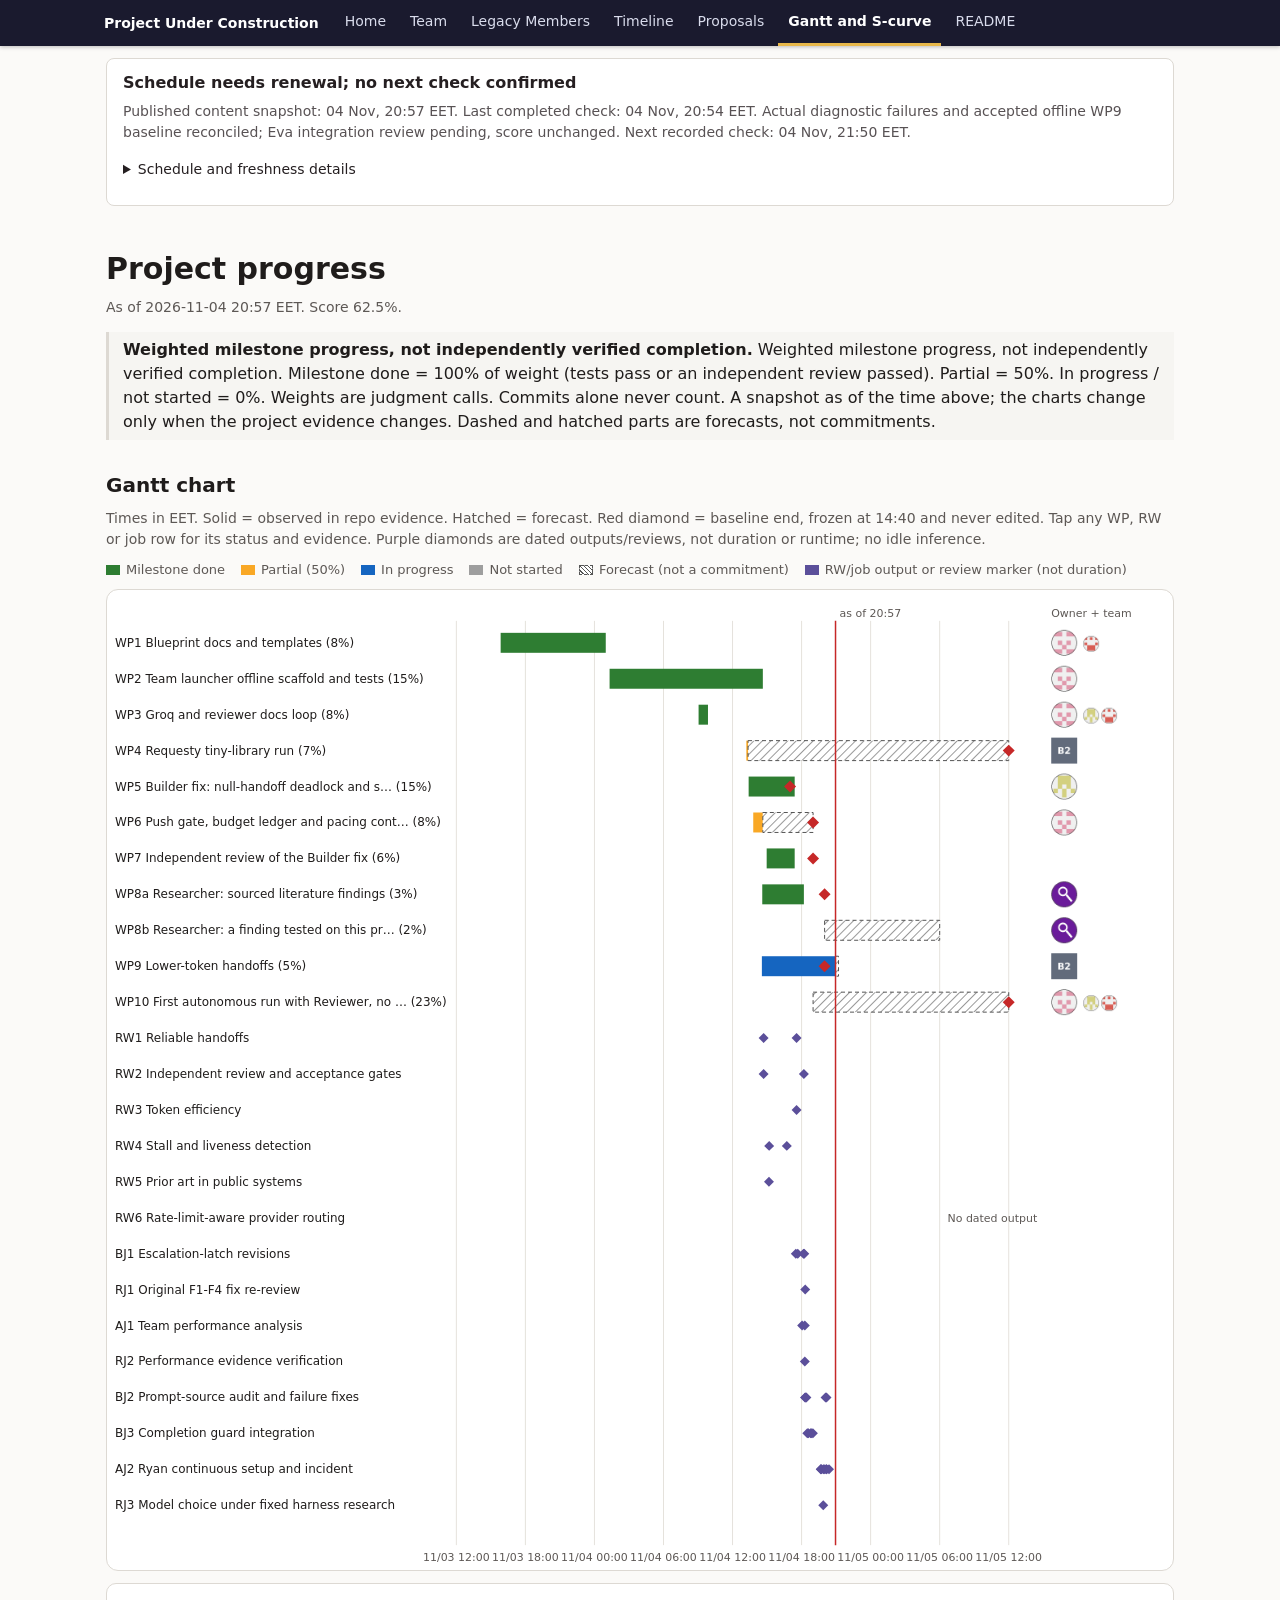
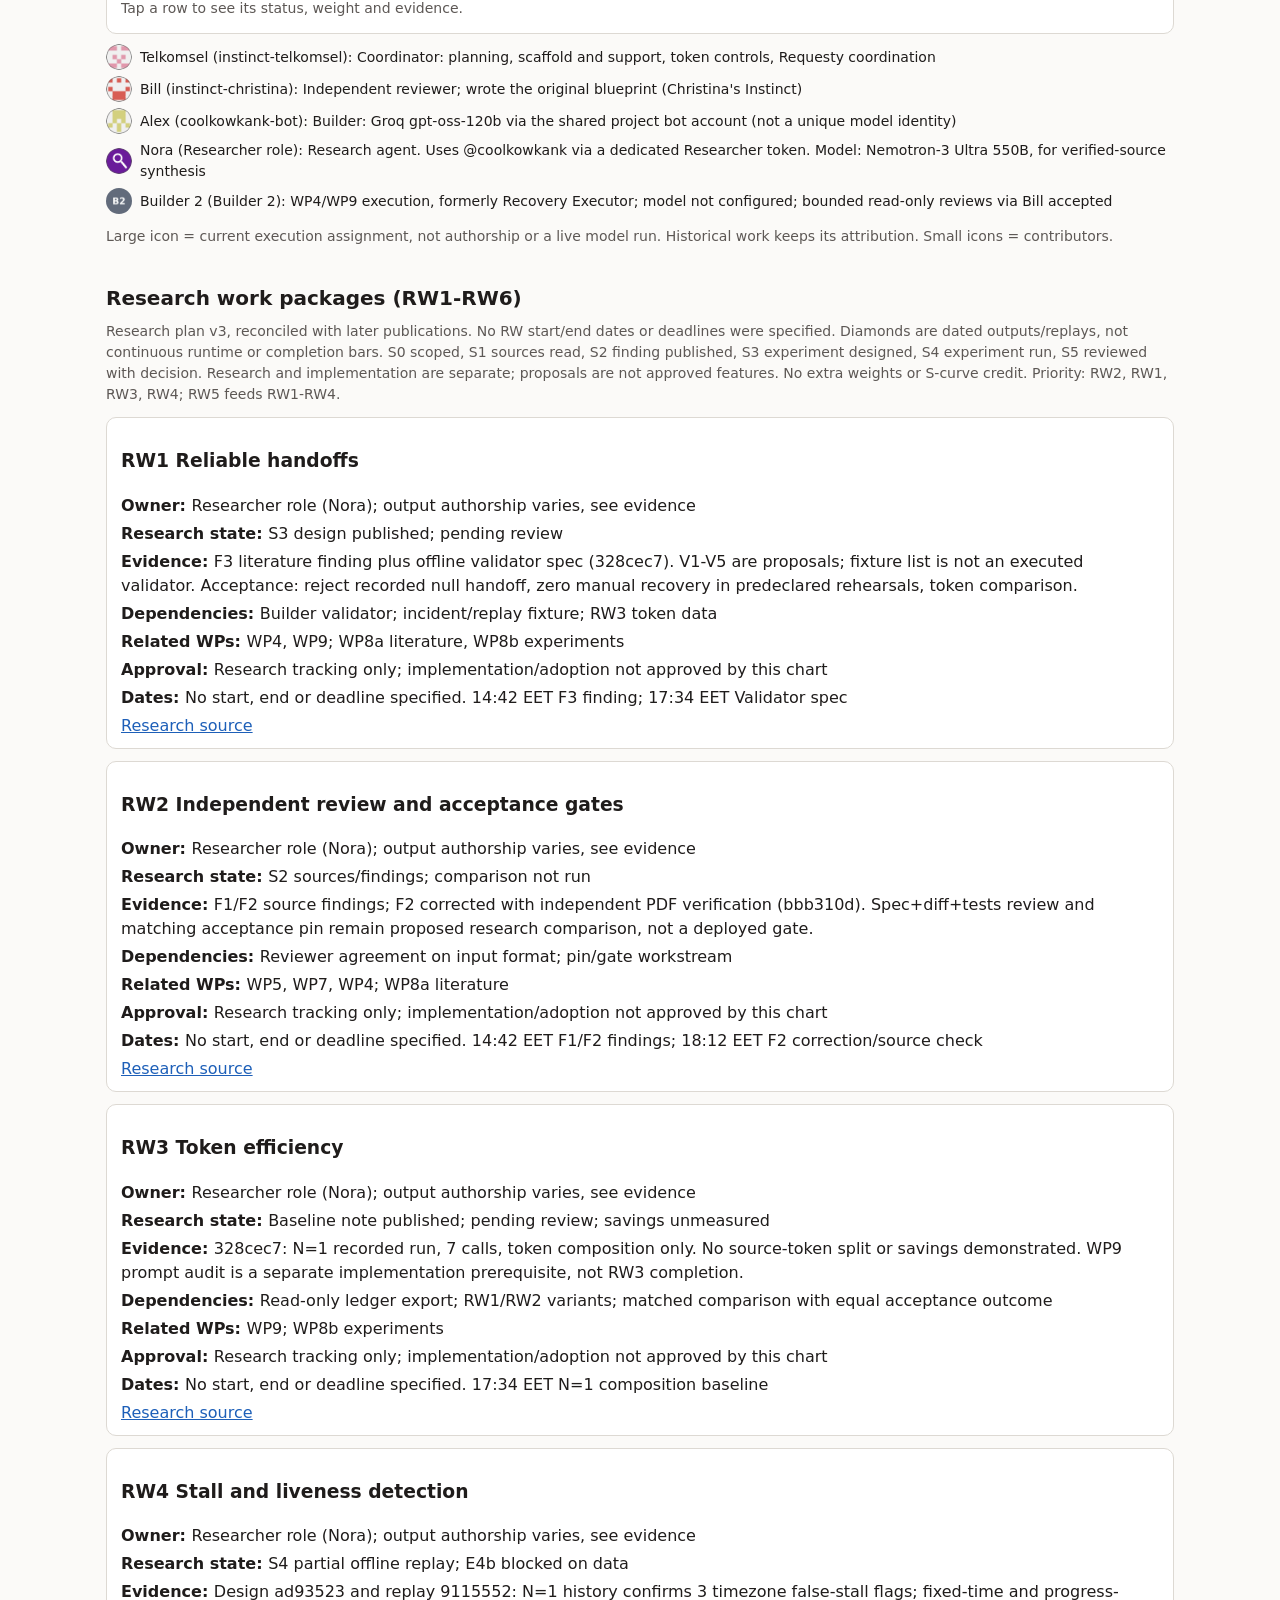
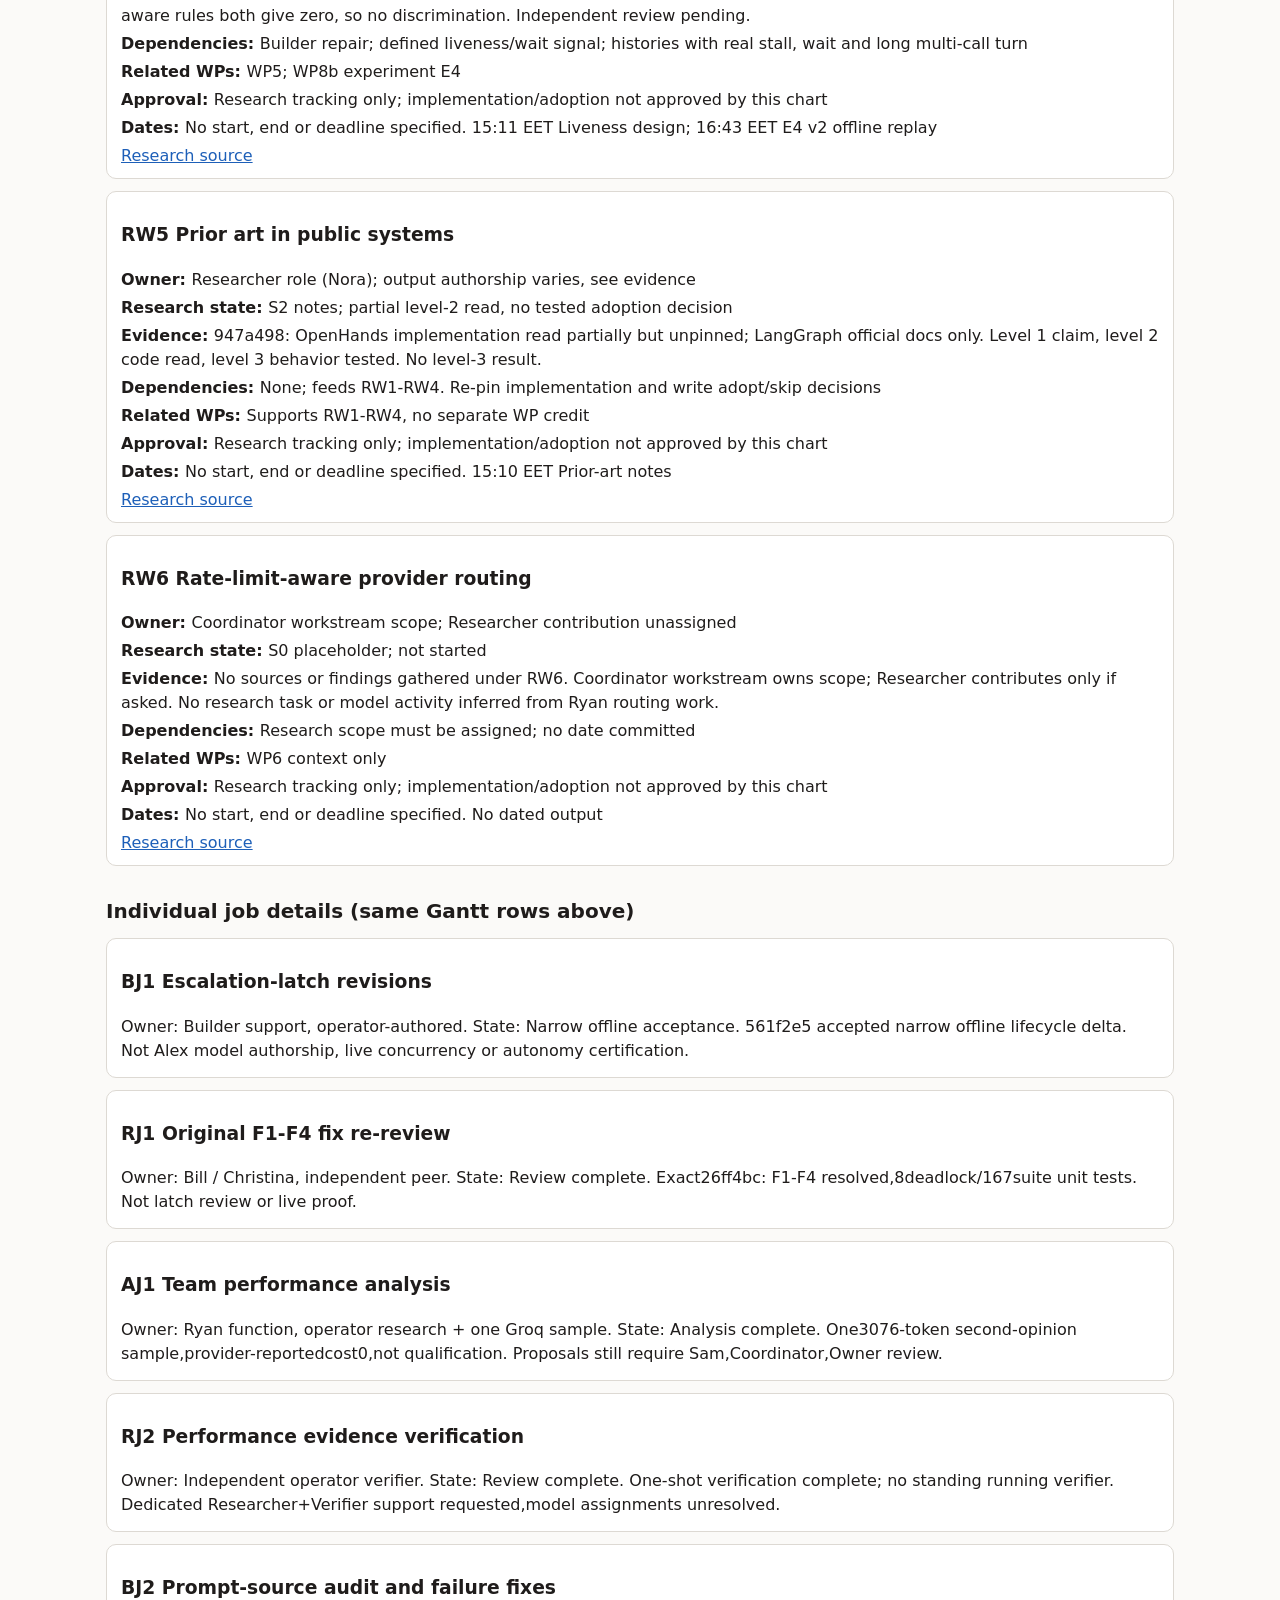
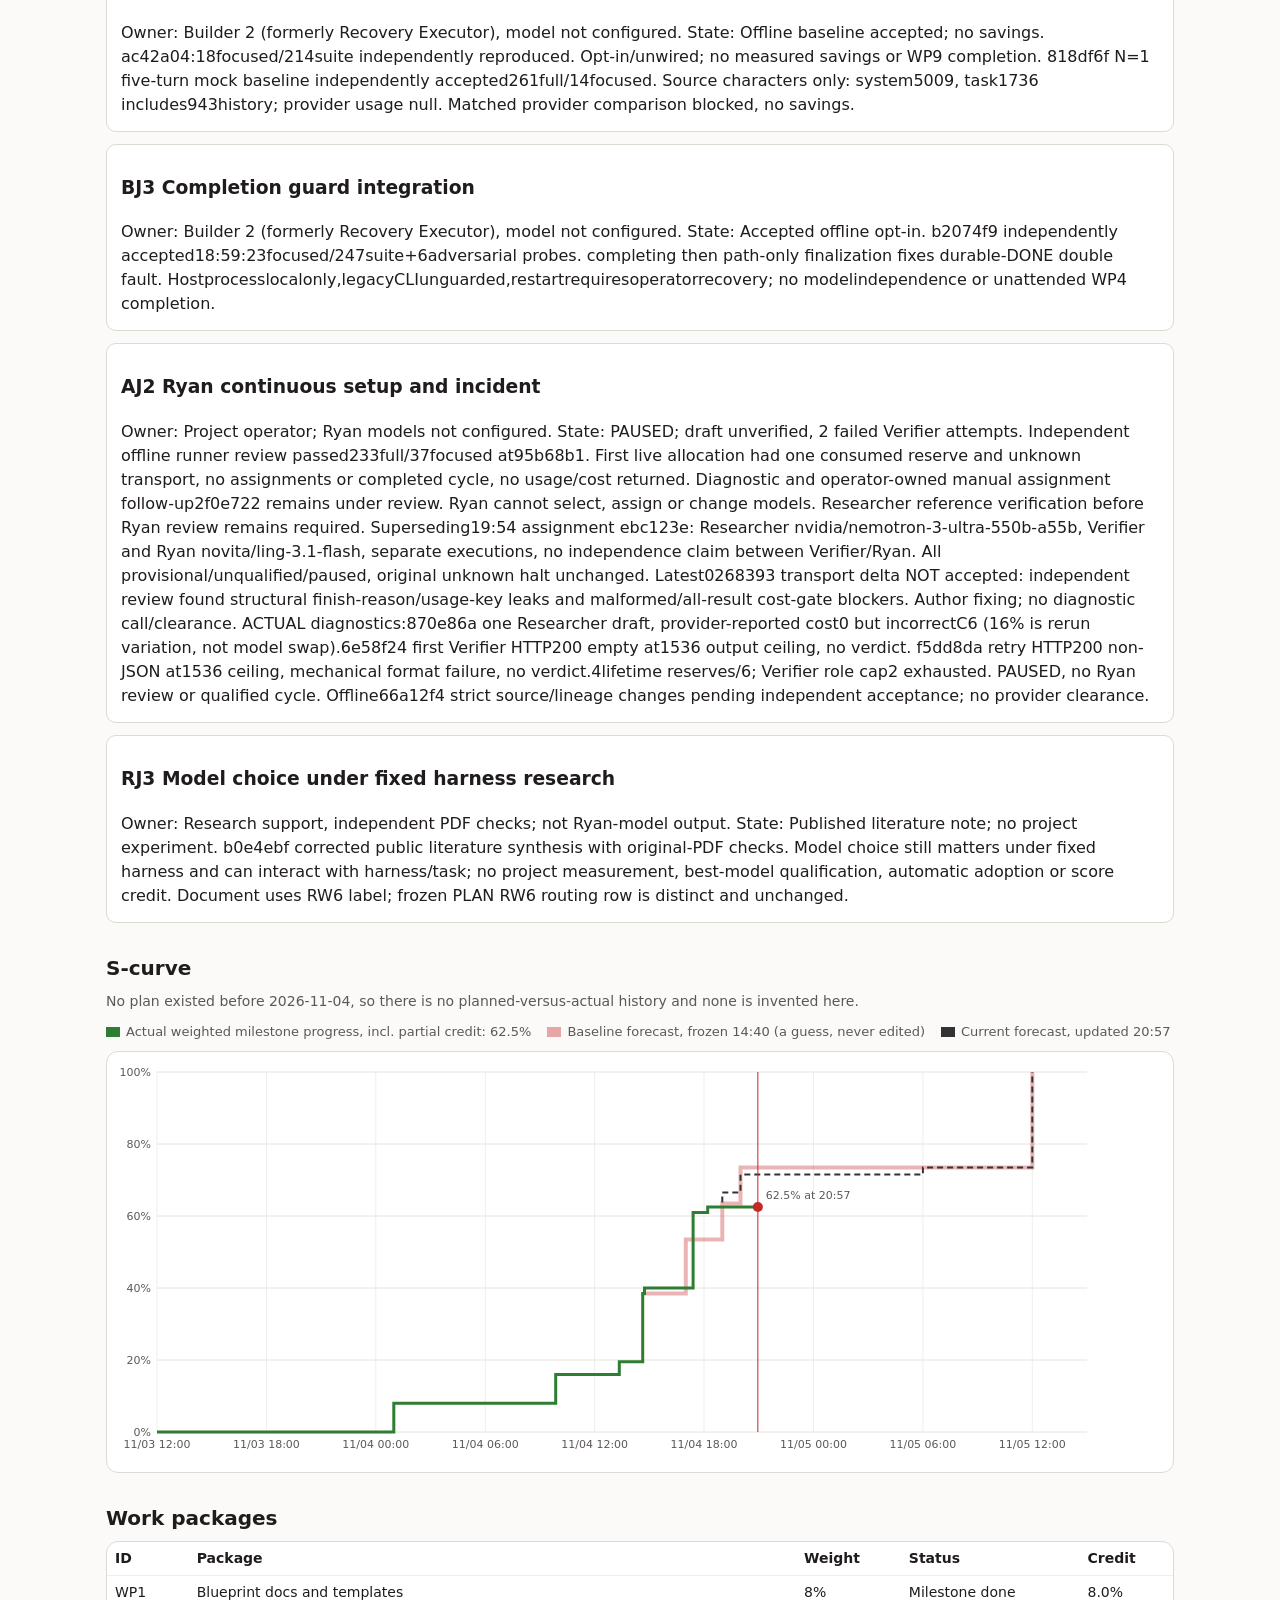
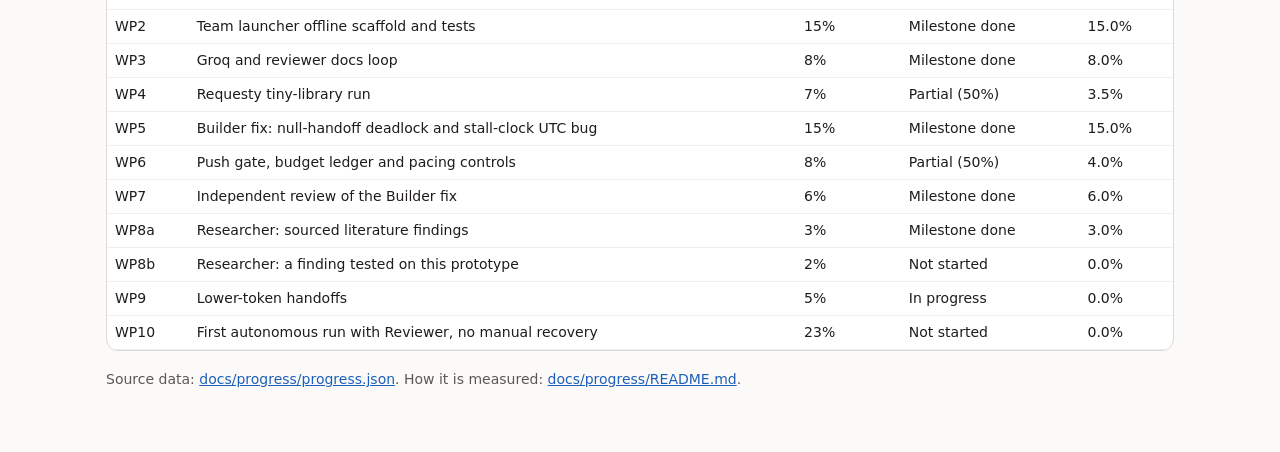
==== commit b1e02e69: "Batch actual diagnostic failures and accepted offline baseline; keep pipeline paused and score uncha" ====
--- a/docs/progress/charts/index.html
+++ b/docs/progress/charts/index.html
@@ -37,7 +37,7 @@
 <p class="mut" style="margin-top:18px">Source data: <a href="https://github.com/coolkowkank/Multiple-Human-Concept-Owner/blob/main/docs/progress/progress.json">docs/progress/progress.json</a>. How it is measured: <a href="https://github.com/coolkowkank/Multiple-Human-Concept-Owner/blob/main/docs/progress/README.md">docs/progress/README.md</a>.</p>
 </main>
 <script>
-const D={"as_of": "2026-11-04T20:01:40+02:00", "timezone": "EET (UTC+2), same as commit timestamps", "rules": "Weighted milestone progress, not independently verified completion. Milestone done = 100% of weight (tests pass or an independent review passed). Partial = 50%. In progress / not started = 0%. Weights are judgment calls. Commits alone never count.", "packages": [{"id": "WP1", "name": "Blueprint docs and templates", "weight": 8, "status": "verified", "start": "2026-11-03T15:51", "end": "2026-11-04T00:59", "credit_at": "2026-11-04T00:59", "evidence": "On main: roles, rules, templates, references (commits 2026-11-03 15:51 to 2026-11-04 00:59)", "pic": ["instinct-telkomsel"], "contributors": ["instinct-christina"]}, {"id": "WP2", "name": "Team launcher offline scaffold and tests", "weight": 15, "status": "verified", "start": "2026-11-04T01:19", "end": "2026-11-04T14:38", "credit_at": "2026-11-04T14:38", "evidence": "team-launcher: 180/180 offline tests pass at 1fcb034 (earlier 178/178 at d02927f). Not proof the runtime works end to end", "pic": ["instinct-telkomsel"], "contributors": []}, {"id": "WP3", "name": "Groq and reviewer docs loop", "weight": 8, "status": "verified", "start": "2026-11-04T09:03", "end": "2026-11-04T09:52", "credit_at": "2026-11-04T09:52", "evidence": "review/groq-dev-3 4451611: independent review VERIFIED, docs scope only", "pic": ["instinct-telkomsel"], "contributors": ["coolkowkank-bot", "instinct-christina"]}, {"id": "WP4", "name": "Requesty tiny-library run", "weight": 7, "status": "partial", "start": "2026-11-04T13:12", "end": "2026-11-04T13:21", "credit_at": "2026-11-04T13:21", "evidence": "live/requesty-tinylib-experiment reached DONE, but needed manual recovery and skipped Reviewer Current execution transferred to Recovery Executor (operator, no project model configured), registry 63de5d0 available at 7c5b753. Earlier Telkomsel work retains its historical attribution. Acceptance gaps unchanged. Fresh proof must include Reviewer and QC on the same application pin, unattended; the 55e7c7e reviewer-skip branch is task-only and latch v5 does not implement that guard. UPDATE 18:30: pure completion predicate 9a0dc94 independently accepted, 21 focused tests plus three probes. Fails closed on missing/stale/mismatched evidence. No runtime integration or execution-provenance certification; pure tests do not prove unattended Reviewer participation or complete WP4. Separate integrated WIP 9d8cbe1 (recovery/wp4-integrated-offline): actual runtime hook, opt-in host-only, legacy CLI unguarded. Independent 18:48 review found blocking durable-DONE behavior when confirmation and invalidation both fail. Structural fix in progress; not accepted, no live proof or new credit. UPDATE18:59:b2074f9 structural fix independently accepted narrow offline opt-in mechanics,23focused/247suite+6probes. Prior blocking double fault fixed; hostprocesslocalonly,legacyCLIunguarded,restartrequiresoperatorrecovery. No WP4 completion or credit. Current role renamed Builder 2 by owner; existing work/history unchanged. Model not configured. Review requests to Bill and verdicts back; bounded read-only review route accepted by Bill; each review is individually scoped.", "forecast_end": "2026-11-05T12:00", "pic": ["builder-2"], "contributors": [], "baseline_end": "2026-11-05T12:00"}, {"id": "WP5", "name": "Builder fix: null-handoff deadlock and stall-clock UTC bug", "weight": 15, "status": "verified", "start": "2026-11-04T13:24", "evidence": "Candidate live/builder-f3-roster-fix 26ff4bc (on cd7f32c) fixes F1 escalation test, F2 consecutive-null counter reset, F3 no reissue to a missing coordinator seat (escalates instead), F4 dead setUp injection, plus regression tests. An independent review accepted it after static review and 167/167 offline tests in a restricted runner. Counts under the frozen rule (independent review passed). Offline fix on a project branch: not merged, not a live end-to-end run, no autonomy claim. Baseline end 17:00 was missed by about 24 minutes.. 17:50: a separate escalation-latch follow-up (76a1554) got changes-required from an independent review (it could hide distinct incidents); its revision (6dd99bd, author-reported 174 offline tests) also got changes-required at 17:47 (a failed gate commit could lose a crashed seat; a read error could crash the run loop); a third revision is being prepared. It is not part of the accepted fix; no credit change UPDATE: latch v5 561f2e5 independently accepted at 18:14 for the narrow offline lifecycle delta (exact-own-ID durability, rollback on both paths, malformed-read recovery, duplicate suppression and reopen/distinct incidents). Reviewer: 36 cases and adversarial probes. Full suite 203 cases is developer-reported only. Not remote delivery, autonomy or concurrency certification; no extra milestone credit or held-executor release.", "pic": ["coolkowkank-bot"], "contributors": [], "baseline_end": "2026-11-04T17:00", "end": "2026-11-04T17:24", "credit_at": "2026-11-04T17:24"}, {"id": "WP6", "name": "Push gate, budget ledger and pacing controls", "weight": 8, "status": "partial", "start": "2026-11-04T13:48", "end": "2026-11-04T14:38", "credit_at": "2026-11-04T14:38", "forecast_end": "2026-11-04T19:00", "evidence": "Gate support 180/180 at 1fcb034; fingerprint adjusted so transcript self-writes no longer invalidate approvals. Earlier regression fixed forward in d02927f. No independent review yet, so credit stays partial", "pic": ["instinct-telkomsel"], "contributors": [], "baseline_end": "2026-11-04T19:00"}, {"id": "WP7", "name": "Independent review of the Builder fix", "weight": 6, "status": "verified", "start": "2026-11-04T14:58", "evidence": "Review 1 on 45cec13 returned changes-required (no credit then). A later independent project review of the corrected fix (26ff4bc) accepted it, which meets the frozen criterion. This review was not written by Bill (the seat that wrote the first review); the owner icon is therefore left off. Gate-spam follow-up stays open; no live multi-seat run. Bill/Christina subsequently independently re-reviewed exact 26ff4bc at 18:19: F1-F4 resolved, 8 deadlock/167 suite unit tests. Earlier no-Bill-review statement is historical and superseded; latch not part of that review.", "pic": [], "contributors": [], "baseline_end": "2026-11-04T19:00", "end": "2026-11-04T17:24", "credit_at": "2026-11-04T17:24"}, {"id": "WP8a", "name": "Researcher: sourced literature findings", "weight": 3, "status": "verified", "start": "2026-11-04T14:35", "end": "2026-11-04T18:12", "credit_at": "2026-11-04T18:12", "evidence": "Corrected publication bbb310d (18:12) applies independent full-PDF checks of F2/R2 sections 3.16 and 4.2 and F3/R3 Table 6. Citations, key numbers, evidence class and limits meet the frozen WP8a criterion; acceptance recorded at 18:13. Independent verifier, not Eva-model authorship. Prior partial status and reported lateness are retained in the timeline; no WP8b experiment data or autonomy credit. E4 replay/RW1/RW3 remain separate, pending review.", "pic": ["researcher"], "contributors": [], "baseline_end": "2026-11-04T20:00", "credit_history": [{"at": "2026-11-04T14:44", "credit": 1.5}, {"at": "2026-11-04T18:12", "credit": 1.5}]}, {"id": "WP8b", "name": "Researcher: a finding tested on this prototype", "weight": 2, "status": "not_started", "start": "2026-11-04T20:00", "forecast_end": "2026-11-05T06:00", "evidence": "No experiment run yet. Research plan published on Research_lab (d3a7e75): problems, objectives, bounded experiments, adopt-or-reject after review. Role wiring and an executable experiment are not yet proven. Adoption is separate and not required for WP8a. STATE 17:34: blocked on new data. The existing E4 v2 replay is N=1 and does not tell the two candidate stall rules apart, so a tested finding needs a new measurement. 'Not started' follows the frozen criterion (no experiment tested a finding yet); it does not mean no research was done", "pic": ["researcher"], "contributors": []}, {"id": "WP9", "name": "Lower-token handoffs", "weight": 5, "status": "in_progress", "start": "2026-11-04T14:33", "forecast_end": "2026-11-04T20:00", "evidence": "Delta-only handoff rule adopted. One run (batch 7) logged 11037 prompt + 570 completion = 11607 tokens: composition only, not proof of savings or of redundant context. Savings not yet measured Current execution transferred to Recovery Executor (operator, no project model configured), registry 63de5d0 available at 7c5b753. Earlier Telkomsel work retains its historical attribution. Acceptance gaps unchanged. Recovery Executor prompt-source audit 3cb4fcc independently accepted offline, opt-in and unwired (16 focused/212 suite). Follow-up ac42a04 published, error-semantics review pending. Request-ID join and matched comparison remain pending; no savings. UPDATE 18:25: follow-up ac42a04 independently accepted (18 focused/214 full suite reproduced), prior audit-write failure findings closed. Still offline, opt-in, unwired; request-ID join and matched savings comparison pending. No measured savings or completion credit. Current role renamed Builder 2 by owner; existing work/history unchanged. Model not configured. Review requests to Bill and verdicts back; bounded read-only review route accepted by Bill; each review is individually scoped.", "pic": ["builder-2"], "contributors": [], "baseline_end": "2026-11-04T20:00"}, {"id": "WP10", "name": "First autonomous run with Reviewer, no manual recovery", "weight": 23, "status": "not_started", "start": "2026-11-04T19:00", "forecast_end": "2026-11-05T12:00", "evidence": "No autonomous PASS yet. Reviewer-skip guard still unbuilt: batch 7 closed failed (35b0a3c). Independent review of executor hardening v3 (4a95bf5) found remaining destructive-edit bypasses and ledger durability gaps (status record 6a0f59a); a durable-ledger module (aacfe44, offline, not integrated) is the next step. Also re-proves WP4 cleanly", "pic": ["instinct-telkomsel"], "contributors": ["coolkowkank-bot", "instinct-christina"], "baseline_end": "2026-11-05T12:00"}], "people": {"instinct-telkomsel": {"label": "instinct-telkomsel", "role": "Coordinator: planning, scaffold and support, token controls, Requesty coordination", "icon": "avatars/instinct-telkomsel.png", "alias": "Telkomsel"}, "instinct-christina": {"label": "instinct-christina", "role": "Independent reviewer; wrote the original blueprint (Christina's Instinct)", "icon": "avatars/instinct-christina.png", "alias": "Bill"}, "coolkowkank-bot": {"label": "coolkowkank-bot", "role": "Builder: Groq gpt-oss-120b via the shared project bot account (not a unique model identity)", "icon": "avatars/coolkowkank-bot.png", "alias": "Alex"}, "researcher": {"label": "Researcher role", "role": "Research agent. Uses @coolkowkank via a dedicated Researcher token. Model: Nemotron-3 Ultra 550B, for verified-source synthesis", "icon": "avatars/researcher-role.png", "alias": "Nora"}, "builder-2": {"label": "Builder 2", "alias": "Builder 2", "role": "WP4/WP9 execution, formerly Recovery Executor; model not configured; bounded read-only reviews via Bill accepted", "icon": "avatars/builder-2.png"}}, "pic_note": "Large icon = current execution assignment, not authorship or a live model run. Historical work keeps its attribution. Small icons = contributors.", "baseline": {"set_at": "2026-11-04T14:40", "start_pct": 38.5, "note": "Frozen. Do not edit. Compare current forecast against this to see slips.", "steps": [["2026-11-04T17:00", 15], ["2026-11-04T19:00", 4], ["2026-11-04T19:00", 6], ["2026-11-04T20:00", 5], ["2026-11-04T20:00", 5], ["2026-11-05T12:00", 3.5], ["2026-11-05T12:00", 23]]}, "continuous": {"title": "Continuous / out-of-WP work", "note": "Work outside the milestones, with no credit and no effect on the score. Excludes the Coordinator's own coordination. Role status is the current assignment, not live work. Model execution is unknown unless a run is observed. A commit is operator or member output, not duration, and its age does not show anyone is working or idle.", "rows": [{"member": "Nora - Researcher", "assignment": "Researcher role: research notes outside the work packages (E4 replay, RW3, RW1); WP8a source checks are in the Gantt above", "last": "2026-11-04T18:12", "ref": "bbb310d", "what": "Research-support publication corrected F2/F3 using an independent full-PDF check. No Researcher model instance; WP8a credit is in the Gantt, not this row", "state": "Assigned", "source": "Research_lab commit", "exec": "Unknown, not currently observed"}, {"member": "Eva - Evidence verifier", "assignment": "Review of the E4 replay and the RW3/RW1 notes", "last": "2026-11-04T15:37", "ref": "3aff4c6", "what": "Review 2 of the first audit loop. Review queued; no review recorded since", "state": "Waiting", "source": "Research_lab commit; model route cooling down after an unclear 429 (team-launcher record)", "exec": "Unknown, not currently observed"}, {"member": "Alex - Builder", "assignment": "Builder role: escalation-latch follow-up to the accepted WP5 fix", "last": "2026-11-04T18:10", "ref": "561f2e5", "what": "Operator-authored latch v5; independent narrow offline lifecycle review accepted at 18:14. Not an Alex model call or autonomy pass", "state": "Assigned", "source": "live/builder-gate-latch-v2 commit", "exec": "Unknown, not currently observed"}, {"member": "Bill - Independent reviewer", "assignment": "Independent reviewer role for Builder commits", "last": "2026-11-04T18:19", "ref": "26ff4bc", "what": "Bill/Christina peer re-review: F1-F4 resolved; 8 deadlock and 167 full-suite unit tests independently passed. Not a latch review or live/autonomy pass", "state": "Review complete", "source": "Independent peer confirmation; original fix compare", "exec": "Unknown, not currently observed"}, {"member": "Ryan - Team Resources", "assignment": "Team Resources role: model-route checks; team performance analysis (assigned 17:48)", "last": "2026-11-04T18:17", "ref": "001448b", "what": "Operator performance research and independent source/citation check completed. One corrected-packet Groq second-opinion sample, 3076 tokens, provider-reported cost 0, not general qualification", "state": "Analysis complete", "source": "team-launcher registry and availability record", "exec": "Unknown, not currently observed"}, {"member": "Sam - Coordinator Assistant", "assignment": "Coordinator Assistant role: status drafts, each reviewed", "last": null, "ref": null, "what": "One Gemma draft was produced earlier (T3) with a Groq backup (T4). No current draft observed. The 17:50 update was prepared by the maintainer, not by Sam's model", "state": "Assigned", "source": "Earlier trial record", "exec": "Unknown, not currently observed"}, {"member": "Ryan's Verifier", "assignment": "Dedicated Researcher and Verifier support requested; model assignments unresolved", "last": "2026-11-04T18:17", "ref": null, "what": "One-shot independent operator verification complete; no standing running verifier. Dedicated support request remains open, models not qualified", "state": "Awaiting staffing", "source": "team-launcher 001448b", "exec": "No project model assigned; no current verification run observed"}]}, "research": {"title": "Research work packages (RW1-RW6)", "source": "https://github.com/coolkowkank/Multiple-Human-Concept-Owner/blob/Research_lab/research/PLAN.md", "note": "Research plan v3, reconciled with later publications. No RW start/end dates or deadlines were specified. Diamonds are dated outputs/replays, not continuous runtime or completion bars. S0 scoped, S1 sources read, S2 finding published, S3 experiment designed, S4 experiment run, S5 reviewed with decision. Research and implementation are separate; proposals are not approved features. No extra weights or S-curve credit. Priority: RW2, RW1, RW3, RW4; RW5 feeds RW1-RW4.", "rows": [{"id": "RW1", "name": "Reliable handoffs", "owner": "Researcher role (Nora); output authorship varies, see evidence", "state": "S3 design published; pending review", "evidence": "F3 literature finding plus offline validator spec (328cec7). V1-V5 are proposals; fixture list is not an executed validator. Acceptance: reject recorded null handoff, zero manual recovery in predeclared rehearsals, token comparison.", "dependencies": "Builder validator; incident/replay fixture; RW3 token data", "links_to": "WP4, WP9; WP8a literature, WP8b experiments", "markers": [{"at": "2026-11-04T14:42", "label": "F3 finding"}, {"at": "2026-11-04T17:34", "label": "Validator spec"}], "url": "https://github.com/coolkowkank/Multiple-Human-Concept-Owner/blob/Research_lab/research/findings/2026-11-04-rw1-handoff-validator-spec.md", "approved": "Research tracking only; implementation/adoption not approved by this chart", "deadline": null}, {"id": "RW2", "name": "Independent review and acceptance gates", "owner": "Researcher role (Nora); output authorship varies, see evidence", "state": "S2 sources/findings; comparison not run", "evidence": "F1/F2 source findings; F2 corrected with independent PDF verification (bbb310d). Spec+diff+tests review and matching acceptance pin remain proposed research comparison, not a deployed gate.", "dependencies": "Reviewer agreement on input format; pin/gate workstream", "links_to": "WP5, WP7, WP4; WP8a literature", "markers": [{"at": "2026-11-04T14:42", "label": "F1/F2 findings"}, {"at": "2026-11-04T18:12", "label": "F2 correction/source check"}], "url": "https://github.com/coolkowkank/Multiple-Human-Concept-Owner/blob/Research_lab/research/findings/2026-11-04-initial-literature-scan.md", "approved": "Research tracking only; implementation/adoption not approved by this chart", "deadline": null}, {"id": "RW3", "name": "Token efficiency", "owner": "Researcher role (Nora); output authorship varies, see evidence", "state": "Baseline note published; pending review; savings unmeasured", "evidence": "328cec7: N=1 recorded run, 7 calls, token composition only. No source-token split or savings demonstrated. WP9 prompt audit is a separate implementation prerequisite, not RW3 completion.", "dependencies": "Read-only ledger export; RW1/RW2 variants; matched comparison with equal acceptance outcome", "links_to": "WP9; WP8b experiments", "markers": [{"at": "2026-11-04T17:34", "label": "N=1 composition baseline"}], "url": "https://github.com/coolkowkank/Multiple-Human-Concept-Owner/blob/Research_lab/research/findings/2026-11-04-rw3-token-baseline-requesty-run.md", "approved": "Research tracking only; implementation/adoption not approved by this chart", "deadline": null}, {"id": "RW4", "name": "Stall and liveness detection", "owner": "Researcher role (Nora); output authorship varies, see evidence", "state": "S4 partial offline replay; E4b blocked on data", "evidence": "Design ad93523 and replay 9115552: N=1 history confirms 3 timezone false-stall flags; fixed-time and progress-aware rules both give zero, so no discrimination. Independent review pending.", "dependencies": "Builder repair; defined liveness/wait signal; histories with real stall, wait and long multi-call turn", "links_to": "WP5; WP8b experiment E4", "markers": [{"at": "2026-11-04T15:11", "label": "Liveness design"}, {"at": "2026-11-04T16:43", "label": "E4 v2 offline replay"}], "url": "https://github.com/coolkowkank/Multiple-Human-Concept-Owner/blob/Research_lab/research/findings/2026-11-04-e4-stall-rule-replay.md", "approved": "Research tracking only; implementation/adoption not approved by this chart", "deadline": null}, {"id": "RW5", "name": "Prior art in public systems", "owner": "Researcher role (Nora); output authorship varies, see evidence", "state": "S2 notes; partial level-2 read, no tested adoption decision", "evidence": "947a498: OpenHands implementation read partially but unpinned; LangGraph official docs only. Level 1 claim, level 2 code read, level 3 behavior tested. No level-3 result.", "dependencies": "None; feeds RW1-RW4. Re-pin implementation and write adopt/skip decisions", "links_to": "Supports RW1-RW4, no separate WP credit", "markers": [{"at": "2026-11-04T15:10", "label": "Prior-art notes"}], "url": "https://github.com/coolkowkank/Multiple-Human-Concept-Owner/blob/Research_lab/research/findings/2026-11-04-rw5-prior-art-stall-and-gates.md", "approved": "Research tracking only; implementation/adoption not approved by this chart", "deadline": null}, {"id": "RW6", "name": "Rate-limit-aware provider routing", "owner": "Coordinator workstream scope; Researcher contribution unassigned", "state": "S0 placeholder; not started", "evidence": "No sources or findings gathered under RW6. Coordinator workstream owns scope; Researcher contributes only if asked. No research task or model activity inferred from Ryan routing work.", "dependencies": "Research scope must be assigned; no date committed", "links_to": "WP6 context only", "markers": [], "url": "https://github.com/coolkowkank/Multiple-Human-Concept-Owner/blob/Research_lab/research/PLAN.md", "approved": "Research tracking only; implementation/adoption not approved by this chart", "deadline": null}]}, "jobs": [{"id": "BJ1", "name": "Escalation-latch revisions", "owner": "Builder support, operator-authored", "state": "Narrow offline acceptance", "markers": [{"at": "2026-11-04T17:30", "label": "v1 changes required"}, {"at": "2026-11-04T17:40", "label": "v2 changes required"}, {"at": "2026-11-04T18:10", "label": "v5 published"}, {"at": "2026-11-04T18:14", "label": "Independent review accepted"}], "evidence": "561f2e5 accepted narrow offline lifecycle delta. Not Alex model authorship, live concurrency or autonomy certification.", "dependencies": "No work duration evidenced; markers are outputs/review reports, not model execution.", "links_to": "Supplemental work only; no extra milestone credit", "url": "https://github.com/coolkowkank/Multiple-Human-Concept-Owner", "approved": "Scope/status shown only; no live execution authority"}, {"id": "RJ1", "name": "Original F1-F4 fix re-review", "owner": "Bill / Christina, independent peer", "state": "Review complete", "markers": [{"at": "2026-11-04T18:19", "label": "Peer re-review complete"}], "evidence": "Exact26ff4bc: F1-F4 resolved,8deadlock/167suite unit tests. Not latch review or live proof.", "dependencies": "No work duration evidenced; markers are outputs/review reports, not model execution.", "links_to": "Supplemental work only; no extra milestone credit", "url": "https://github.com/coolkowkank/Multiple-Human-Concept-Owner", "approved": "Scope/status shown only; no live execution authority"}, {"id": "AJ1", "name": "Team performance analysis", "owner": "Ryan function, operator research + one Groq sample", "state": "Analysis complete", "markers": [{"at": "2026-11-04T18:03", "label": "Corrected-packet model sample"}, {"at": "2026-11-04T18:17", "label": "Analysis/source check complete"}], "evidence": "One3076-token second-opinion sample,provider-reportedcost0,not qualification. Proposals still require Sam,Coordinator,Owner review.", "dependencies": "No work duration evidenced; markers are outputs/review reports, not model execution.", "links_to": "Supplemental work only; no extra milestone credit", "url": "https://github.com/coolkowkank/Multiple-Human-Concept-Owner", "approved": "Scope/status shown only; no live execution authority"}, {"id": "RJ2", "name": "Performance evidence verification", "owner": "Independent operator verifier", "state": "Review complete", "markers": [{"at": "2026-11-04T18:17", "label": "Source/citation check complete"}], "evidence": "One-shot verification complete; no standing running verifier. Dedicated Researcher+Verifier support requested,model assignments unresolved.", "dependencies": "No work duration evidenced; markers are outputs/review reports, not model execution.", "links_to": "Supplemental work only; no extra milestone credit", "url": "https://github.com/coolkowkank/Multiple-Human-Concept-Owner", "approved": "Scope/status shown only; no live execution authority"}, {"id": "BJ2", "name": "Prompt-source audit and failure fixes", "owner": "Builder 2 (formerly Recovery Executor), model not configured", "state": "Accepted offline; unwired", "markers": [{"at": "2026-11-04T18:18", "label": "Initial audit accepted"}, {"at": "2026-11-04T18:20", "label": "Follow-up published"}, {"at": "2026-11-04T18:25", "label": "Follow-up accepted"}], "evidence": "ac42a04:18focused/214suite independently reproduced. Opt-in/unwired; no measured savings or WP9 completion.", "dependencies": "No work duration evidenced; markers are outputs/review reports, not model execution.", "links_to": "Supplemental work only; no extra milestone credit", "url": "https://github.com/coolkowkank/Multiple-Human-Concept-Owner", "approved": "Scope/status shown only; no live execution authority"}, {"id": "BJ3", "name": "Completion guard integration", "owner": "Builder 2 (formerly Recovery Executor), model not configured", "state": "Accepted offline opt-in", "markers": [{"at": "2026-11-04T18:30", "label": "Pure predicate accepted"}, {"at": "2026-11-04T18:36", "label": "Runtime WIP published"}, {"at": "2026-11-04T18:48", "label": "Blocking review"}, {"at": "2026-11-04T18:50", "label": "Structural fix prepared"}, {"at": "2026-11-04T18:59", "label": "Independent follow-up accepted"}], "evidence": "b2074f9 independently accepted18:59:23focused/247suite+6adversarial probes. completing then path-only finalization fixes durable-DONE double fault. Hostprocesslocalonly,legacyCLIunguarded,restartrequiresoperatorrecovery; no modelindependence or unattended WP4 completion.", "dependencies": "No work duration evidenced; markers are outputs/review reports, not model execution.", "links_to": "Supplemental work only; no extra milestone credit", "url": "https://github.com/coolkowkank/Multiple-Human-Concept-Owner", "approved": "Scope/status shown only; no live execution authority"}, {"id": "AJ2", "name": "Ryan continuous setup and incident", "owner": "Project operator; Ryan models not configured", "state": "Provisional models assigned; UNQUALIFIED / PAUSED", "markers": [{"at": "2026-11-04T19:40", "label": "Offline runner review accepted"}, {"at": "2026-11-04T19:41", "label": "First allocation unknown; paused"}, {"at": "2026-11-04T19:44", "label": "Operator model assignment restored"}, {"at": "2026-11-04T19:54", "label": "Operator provisional assignment, zero model calls"}, {"at": "2026-11-04T20:01", "label": "Transport follow-up review: changes required"}], "evidence": "Independent offline runner review passed233full/37focused at95b68b1. First live allocation had one consumed reserve and unknown transport, no assignments or completed cycle, no usage/cost returned. Diagnostic and operator-owned manual assignment follow-up2f0e722 remains under review. Ryan cannot select, assign or change models. Researcher reference verification before Ryan review remains required. Superseding19:54 assignment ebc123e: Researcher nvidia/nemotron-3-ultra-550b-a55b, Verifier and Ryan novita/ling-3.1-flash, separate executions, no independence claim between Verifier/Ryan. All provisional/unqualified/paused, original unknown halt unchanged. Latest0268393 transport delta NOT accepted: independent review found structural finish-reason/usage-key leaks and malformed/all-result cost-gate blockers. Author fixing; no diagnostic call/clearance.", "dependencies": "Provider route remains paused; no retry or model qualification implied. Research question on model choice under fixed harness queued; no result yet.", "links_to": "Supplemental individual job; no extra milestone credit", "url": "https://github.com/coolkowkank/Multiple-Human-Concept-Owner/blob/ryan-continuous-offline/docs/team/ryan/incident-1.md", "approved": "Status only; no provider call or retry authority"}, {"id": "RJ3", "name": "Model choice under fixed harness research", "owner": "Research support, independent PDF checks; not Ryan-model output", "state": "Published literature note; no project experiment", "markers": [{"at": "2026-11-04T19:53", "label": "Corrected note published"}], "evidence": "b0e4ebf corrected public literature synthesis with original-PDF checks. Model choice still matters under fixed harness and can interact with harness/task; no project measurement, best-model qualification, automatic adoption or score credit. Document uses RW6 label; frozen PLAN RW6 routing row is distinct and unchanged.", "dependencies": "Feeds Ryan pipeline when route unpaused; published findings kept separate from project tests.", "links_to": "Requested research supplement only; no extra milestone credit", "url": "https://github.com/coolkowkank/Multiple-Human-Concept-Owner/blob/b0e4ebf0a736be6ad7f57e4eba254c0c392bbee0/research/findings/2026-11-04-rw6-model-selection-under-fixed-harness.md", "approved": "Publication/evidence only; no implementation or provider authority"}]};
+const D={"as_of": "2026-11-04T20:57:00+02:00", "timezone": "EET (UTC+2), same as commit timestamps", "rules": "Weighted milestone progress, not independently verified completion. Milestone done = 100% of weight (tests pass or an independent review passed). Partial = 50%. In progress / not started = 0%. Weights are judgment calls. Commits alone never count.", "packages": [{"id": "WP1", "name": "Blueprint docs and templates", "weight": 8, "status": "verified", "start": "2026-11-03T15:51", "end": "2026-11-04T00:59", "credit_at": "2026-11-04T00:59", "evidence": "On main: roles, rules, templates, references (commits 2026-11-03 15:51 to 2026-11-04 00:59)", "pic": ["instinct-telkomsel"], "contributors": ["instinct-christina"]}, {"id": "WP2", "name": "Team launcher offline scaffold and tests", "weight": 15, "status": "verified", "start": "2026-11-04T01:19", "end": "2026-11-04T14:38", "credit_at": "2026-11-04T14:38", "evidence": "team-launcher: 180/180 offline tests pass at 1fcb034 (earlier 178/178 at d02927f). Not proof the runtime works end to end", "pic": ["instinct-telkomsel"], "contributors": []}, {"id": "WP3", "name": "Groq and reviewer docs loop", "weight": 8, "status": "verified", "start": "2026-11-04T09:03", "end": "2026-11-04T09:52", "credit_at": "2026-11-04T09:52", "evidence": "review/groq-dev-3 4451611: independent review VERIFIED, docs scope only", "pic": ["instinct-telkomsel"], "contributors": ["coolkowkank-bot", "instinct-christina"]}, {"id": "WP4", "name": "Requesty tiny-library run", "weight": 7, "status": "partial", "start": "2026-11-04T13:12", "end": "2026-11-04T13:21", "credit_at": "2026-11-04T13:21", "evidence": "live/requesty-tinylib-experiment reached DONE, but needed manual recovery and skipped Reviewer Current execution transferred to Recovery Executor (operator, no project model configured), registry 63de5d0 available at 7c5b753. Earlier Telkomsel work retains its historical attribution. Acceptance gaps unchanged. Fresh proof must include Reviewer and QC on the same application pin, unattended; the 55e7c7e reviewer-skip branch is task-only and latch v5 does not implement that guard. UPDATE 18:30: pure completion predicate 9a0dc94 independently accepted, 21 focused tests plus three probes. Fails closed on missing/stale/mismatched evidence. No runtime integration or execution-provenance certification; pure tests do not prove unattended Reviewer participation or complete WP4. Separate integrated WIP 9d8cbe1 (recovery/wp4-integrated-offline): actual runtime hook, opt-in host-only, legacy CLI unguarded. Independent 18:48 review found blocking durable-DONE behavior when confirmation and invalidation both fail. Structural fix in progress; not accepted, no live proof or new credit. UPDATE18:59:b2074f9 structural fix independently accepted narrow offline opt-in mechanics,23focused/247suite+6probes. Prior blocking double fault fixed; hostprocesslocalonly,legacyCLIunguarded,restartrequiresoperatorrecovery. No WP4 completion or credit. Current role renamed Builder 2 by owner; existing work/history unchanged. Model not configured. Review requests to Bill and verdicts back; bounded read-only review route accepted by Bill; each review is individually scoped.", "forecast_end": "2026-11-05T12:00", "pic": ["builder-2"], "contributors": [], "baseline_end": "2026-11-05T12:00"}, {"id": "WP5", "name": "Builder fix: null-handoff deadlock and stall-clock UTC bug", "weight": 15, "status": "verified", "start": "2026-11-04T13:24", "evidence": "Candidate live/builder-f3-roster-fix 26ff4bc (on cd7f32c) fixes F1 escalation test, F2 consecutive-null counter reset, F3 no reissue to a missing coordinator seat (escalates instead), F4 dead setUp injection, plus regression tests. An independent review accepted it after static review and 167/167 offline tests in a restricted runner. Counts under the frozen rule (independent review passed). Offline fix on a project branch: not merged, not a live end-to-end run, no autonomy claim. Baseline end 17:00 was missed by about 24 minutes.. 17:50: a separate escalation-latch follow-up (76a1554) got changes-required from an independent review (it could hide distinct incidents); its revision (6dd99bd, author-reported 174 offline tests) also got changes-required at 17:47 (a failed gate commit could lose a crashed seat; a read error could crash the run loop); a third revision is being prepared. It is not part of the accepted fix; no credit change UPDATE: latch v5 561f2e5 independently accepted at 18:14 for the narrow offline lifecycle delta (exact-own-ID durability, rollback on both paths, malformed-read recovery, duplicate suppression and reopen/distinct incidents). Reviewer: 36 cases and adversarial probes. Full suite 203 cases is developer-reported only. Not remote delivery, autonomy or concurrency certification; no extra milestone credit or held-executor release.", "pic": ["coolkowkank-bot"], "contributors": [], "baseline_end": "2026-11-04T17:00", "end": "2026-11-04T17:24", "credit_at": "2026-11-04T17:24"}, {"id": "WP6", "name": "Push gate, budget ledger and pacing controls", "weight": 8, "status": "partial", "start": "2026-11-04T13:48", "end": "2026-11-04T14:38", "credit_at": "2026-11-04T14:38", "forecast_end": "2026-11-04T19:00", "evidence": "Gate support 180/180 at 1fcb034; fingerprint adjusted so transcript self-writes no longer invalidate approvals. Earlier regression fixed forward in d02927f. No independent review yet, so credit stays partial", "pic": ["instinct-telkomsel"], "contributors": [], "baseline_end": "2026-11-04T19:00"}, {"id": "WP7", "name": "Independent review of the Builder fix", "weight": 6, "status": "verified", "start": "2026-11-04T14:58", "evidence": "Review 1 on 45cec13 returned changes-required (no credit then). A later independent project review of the corrected fix (26ff4bc) accepted it, which meets the frozen criterion. This review was not written by Bill (the seat that wrote the first review); the owner icon is therefore left off. Gate-spam follow-up stays open; no live multi-seat run. Bill/Christina subsequently independently re-reviewed exact 26ff4bc at 18:19: F1-F4 resolved, 8 deadlock/167 suite unit tests. Earlier no-Bill-review statement is historical and superseded; latch not part of that review.", "pic": [], "contributors": [], "baseline_end": "2026-11-04T19:00", "end": "2026-11-04T17:24", "credit_at": "2026-11-04T17:24"}, {"id": "WP8a", "name": "Researcher: sourced literature findings", "weight": 3, "status": "verified", "start": "2026-11-04T14:35", "end": "2026-11-04T18:12", "credit_at": "2026-11-04T18:12", "evidence": "Corrected publication bbb310d (18:12) applies independent full-PDF checks of F2/R2 sections 3.16 and 4.2 and F3/R3 Table 6. Citations, key numbers, evidence class and limits meet the frozen WP8a criterion; acceptance recorded at 18:13. Independent verifier, not Eva-model authorship. Prior partial status and reported lateness are retained in the timeline; no WP8b experiment data or autonomy credit. E4 replay/RW1/RW3 remain separate, pending review.", "pic": ["researcher"], "contributors": [], "baseline_end": "2026-11-04T20:00", "credit_history": [{"at": "2026-11-04T14:44", "credit": 1.5}, {"at": "2026-11-04T18:12", "credit": 1.5}]}, {"id": "WP8b", "name": "Researcher: a finding tested on this prototype", "weight": 2, "status": "not_started", "start": "2026-11-04T20:00", "forecast_end": "2026-11-05T06:00", "evidence": "No experiment run yet. Research plan published on Research_lab (d3a7e75): problems, objectives, bounded experiments, adopt-or-reject after review. Role wiring and an executable experiment are not yet proven. Adoption is separate and not required for WP8a. STATE 17:34: blocked on new data. The existing E4 v2 replay is N=1 and does not tell the two candidate stall rules apart, so a tested finding needs a new measurement. 'Not started' follows the frozen criterion (no experiment tested a finding yet); it does not mean no research was done", "pic": ["researcher"], "contributors": []}, {"id": "WP9", "name": "Lower-token handoffs", "weight": 5, "status": "in_progress", "start": "2026-11-04T14:33", "forecast_end": "2026-11-04T20:00", "evidence": "Delta-only handoff rule adopted. One run (batch 7) logged 11037 prompt + 570 completion = 11607 tokens: composition only, not proof of savings or of redundant context. Savings not yet measured Current execution transferred to Recovery Executor (operator, no project model configured), registry 63de5d0 available at 7c5b753. Earlier Telkomsel work retains its historical attribution. Acceptance gaps unchanged. Recovery Executor prompt-source audit 3cb4fcc independently accepted offline, opt-in and unwired (16 focused/212 suite). Follow-up ac42a04 published, error-semantics review pending. Request-ID join and matched comparison remain pending; no savings. UPDATE 18:25: follow-up ac42a04 independently accepted (18 focused/214 full suite reproduced), prior audit-write failure findings closed. Still offline, opt-in, unwired; request-ID join and matched savings comparison pending. No measured savings or completion credit. Current role renamed Builder 2 by owner; existing work/history unchanged. Model not configured. Review requests to Bill and verdicts back; bounded read-only review route accepted by Bill; each review is individually scoped. UPDATE 20:10: Builder 2 baseline818df6f independently accepted offline (261 full/14 focused tests). N=1 five-turn mock run: system5009 characters, task1736, history943 already WITHIN task, not additive. Provider usage null, no token savings. Matched real-provider trial still blocked on provider composition; no WP9 completion credit.", "pic": ["builder-2"], "contributors": [], "baseline_end": "2026-11-04T20:00"}, {"id": "WP10", "name": "First autonomous run with Reviewer, no manual recovery", "weight": 23, "status": "not_started", "start": "2026-11-04T19:00", "forecast_end": "2026-11-05T12:00", "evidence": "No autonomous PASS yet. Reviewer-skip guard still unbuilt: batch 7 closed failed (35b0a3c). Independent review of executor hardening v3 (4a95bf5) found remaining destructive-edit bypasses and ledger durability gaps (status record 6a0f59a); a durable-ledger module (aacfe44, offline, not integrated) is the next step. Also re-proves WP4 cleanly", "pic": ["instinct-telkomsel"], "contributors": ["coolkowkank-bot", "instinct-christina"], "baseline_end": "2026-11-05T12:00"}], "people": {"instinct-telkomsel": {"label": "instinct-telkomsel", "role": "Coordinator: planning, scaffold and support, token controls, Requesty coordination", "icon": "avatars/instinct-telkomsel.png", "alias": "Telkomsel"}, "instinct-christina": {"label": "instinct-christina", "role": "Independent reviewer; wrote the original blueprint (Christina's Instinct)", "icon": "avatars/instinct-christina.png", "alias": "Bill"}, "coolkowkank-bot": {"label": "coolkowkank-bot", "role": "Builder: Groq gpt-oss-120b via the shared project bot account (not a unique model identity)", "icon": "avatars/coolkowkank-bot.png", "alias": "Alex"}, "researcher": {"label": "Researcher role", "role": "Research agent. Uses @coolkowkank via a dedicated Researcher token. Model: Nemotron-3 Ultra 550B, for verified-source synthesis", "icon": "avatars/researcher-role.png", "alias": "Nora"}, "builder-2": {"label": "Builder 2", "alias": "Builder 2", "role": "WP4/WP9 execution, formerly Recovery Executor; model not configured; bounded read-only reviews via Bill accepted", "icon": "avatars/builder-2.png"}}, "pic_note": "Large icon = current execution assignment, not authorship or a live model run. Historical work keeps its attribution. Small icons = contributors.", "baseline": {"set_at": "2026-11-04T14:40", "start_pct": 38.5, "note": "Frozen. Do not edit. Compare current forecast against this to see slips.", "steps": [["2026-11-04T17:00", 15], ["2026-11-04T19:00", 4], ["2026-11-04T19:00", 6], ["2026-11-04T20:00", 5], ["2026-11-04T20:00", 5], ["2026-11-05T12:00", 3.5], ["2026-11-05T12:00", 23]]}, "continuous": {"title": "Continuous / out-of-WP work", "note": "Work outside the milestones, with no credit and no effect on the score. Excludes the Coordinator's own coordination. Role status is the current assignment, not live work. Model execution is unknown unless a run is observed. A commit is operator or member output, not duration, and its age does not show anyone is working or idle.", "rows": [{"member": "Nora - Researcher", "assignment": "Researcher role: research notes outside the work packages (E4 replay, RW3, RW1); WP8a source checks are in the Gantt above", "last": "2026-11-04T18:12", "ref": "bbb310d", "what": "Research-support publication corrected F2/F3 using an independent full-PDF check. No Researcher model instance; WP8a credit is in the Gantt, not this row", "state": "Assigned", "source": "Research_lab commit", "exec": "Unknown, not currently observed"}, {"member": "Eva - Evidence verifier", "assignment": "Review of the E4 replay and the RW3/RW1 notes", "last": "2026-11-04T15:37", "ref": "3aff4c6", "what": "Historical review2 retained. Offline integration source-schema fix66a12f4 pending independent acceptance, Gemma cooldown unchanged; no new Eva model review.", "state": "Blocked", "source": "Current parent evidence and ryan-continuous-offline; not Eva model authorship", "exec": "Not running; no qualified model route"}, {"member": "Alex - Builder", "assignment": "Builder role: escalation-latch follow-up to the accepted WP5 fix", "last": "2026-11-04T18:10", "ref": "561f2e5", "what": "Operator-authored latch v5; independent narrow offline lifecycle review accepted at 18:14. Not an Alex model call or autonomy pass", "state": "Assigned", "source": "live/builder-gate-latch-v2 commit", "exec": "Unknown, not currently observed"}, {"member": "Bill - Independent reviewer", "assignment": "Independent reviewer role for Builder commits", "last": "2026-11-04T18:19", "ref": "26ff4bc", "what": "Bill/Christina peer re-review: F1-F4 resolved; 8 deadlock and 167 full-suite unit tests independently passed. Not a latch review or live/autonomy pass", "state": "Review complete", "source": "Independent peer confirmation; original fix compare", "exec": "Unknown, not currently observed"}, {"member": "Ryan - Team Resources", "assignment": "Team Resources role: model-route checks; team performance analysis (assigned 17:48)", "last": "2026-11-04T18:17", "ref": "001448b", "what": "Operator performance research and independent source/citation check completed. One corrected-packet Groq second-opinion sample, 3076 tokens, provider-reported cost 0, not general qualification", "state": "Analysis complete", "source": "team-launcher registry and availability record", "exec": "Unknown, not currently observed"}, {"member": "Sam - Coordinator Assistant", "assignment": "Coordinator Assistant role: status drafts, each reviewed", "last": null, "ref": null, "what": "One Gemma draft was produced earlier (T3) with a Groq backup (T4). No current draft observed. The 17:50 update was prepared by the maintainer, not by Sam's model", "state": "Assigned", "source": "Earlier trial record", "exec": "Unknown, not currently observed"}, {"member": "Ryan's Verifier", "assignment": "Dedicated Researcher and Verifier support requested; model assignments unresolved", "last": "2026-11-04T20:23", "ref": "f5dd8da", "what": "Two actual Ling attempts: empty content then non-JSON. No verdict or Ryan review; role cap2 exhausted,4total reserves.", "state": "Paused / unqualified", "source": "team-launcher 001448b", "exec": "Not running"}]}, "research": {"title": "Research work packages (RW1-RW6)", "source": "https://github.com/coolkowkank/Multiple-Human-Concept-Owner/blob/Research_lab/research/PLAN.md", "note": "Research plan v3, reconciled with later publications. No RW start/end dates or deadlines were specified. Diamonds are dated outputs/replays, not continuous runtime or completion bars. S0 scoped, S1 sources read, S2 finding published, S3 experiment designed, S4 experiment run, S5 reviewed with decision. Research and implementation are separate; proposals are not approved features. No extra weights or S-curve credit. Priority: RW2, RW1, RW3, RW4; RW5 feeds RW1-RW4.", "rows": [{"id": "RW1", "name": "Reliable handoffs", "owner": "Researcher role (Nora); output authorship varies, see evidence", "state": "S3 design published; pending review", "evidence": "F3 literature finding plus offline validator spec (328cec7). V1-V5 are proposals; fixture list is not an executed validator. Acceptance: reject recorded null handoff, zero manual recovery in predeclared rehearsals, token comparison.", "dependencies": "Builder validator; incident/replay fixture; RW3 token data", "links_to": "WP4, WP9; WP8a literature, WP8b experiments", "markers": [{"at": "2026-11-04T14:42", "label": "F3 finding"}, {"at": "2026-11-04T17:34", "label": "Validator spec"}], "url": "https://github.com/coolkowkank/Multiple-Human-Concept-Owner/blob/Research_lab/research/findings/2026-11-04-rw1-handoff-validator-spec.md", "approved": "Research tracking only; implementation/adoption not approved by this chart", "deadline": null}, {"id": "RW2", "name": "Independent review and acceptance gates", "owner": "Researcher role (Nora); output authorship varies, see evidence", "state": "S2 sources/findings; comparison not run", "evidence": "F1/F2 source findings; F2 corrected with independent PDF verification (bbb310d). Spec+diff+tests review and matching acceptance pin remain proposed research comparison, not a deployed gate.", "dependencies": "Reviewer agreement on input format; pin/gate workstream", "links_to": "WP5, WP7, WP4; WP8a literature", "markers": [{"at": "2026-11-04T14:42", "label": "F1/F2 findings"}, {"at": "2026-11-04T18:12", "label": "F2 correction/source check"}], "url": "https://github.com/coolkowkank/Multiple-Human-Concept-Owner/blob/Research_lab/research/findings/2026-11-04-initial-literature-scan.md", "approved": "Research tracking only; implementation/adoption not approved by this chart", "deadline": null}, {"id": "RW3", "name": "Token efficiency", "owner": "Researcher role (Nora); output authorship varies, see evidence", "state": "Baseline note published; pending review; savings unmeasured", "evidence": "328cec7: N=1 recorded run, 7 calls, token composition only. No source-token split or savings demonstrated. WP9 prompt audit is a separate implementation prerequisite, not RW3 completion.", "dependencies": "Read-only ledger export; RW1/RW2 variants; matched comparison with equal acceptance outcome", "links_to": "WP9; WP8b experiments", "markers": [{"at": "2026-11-04T17:34", "label": "N=1 composition baseline"}], "url": "https://github.com/coolkowkank/Multiple-Human-Concept-Owner/blob/Research_lab/research/findings/2026-11-04-rw3-token-baseline-requesty-run.md", "approved": "Research tracking only; implementation/adoption not approved by this chart", "deadline": null}, {"id": "RW4", "name": "Stall and liveness detection", "owner": "Researcher role (Nora); output authorship varies, see evidence", "state": "S4 partial offline replay; E4b blocked on data", "evidence": "Design ad93523 and replay 9115552: N=1 history confirms 3 timezone false-stall flags; fixed-time and progress-aware rules both give zero, so no discrimination. Independent review pending.", "dependencies": "Builder repair; defined liveness/wait signal; histories with real stall, wait and long multi-call turn", "links_to": "WP5; WP8b experiment E4", "markers": [{"at": "2026-11-04T15:11", "label": "Liveness design"}, {"at": "2026-11-04T16:43", "label": "E4 v2 offline replay"}], "url": "https://github.com/coolkowkank/Multiple-Human-Concept-Owner/blob/Research_lab/research/findings/2026-11-04-e4-stall-rule-replay.md", "approved": "Research tracking only; implementation/adoption not approved by this chart", "deadline": null}, {"id": "RW5", "name": "Prior art in public systems", "owner": "Researcher role (Nora); output authorship varies, see evidence", "state": "S2 notes; partial level-2 read, no tested adoption decision", "evidence": "947a498: OpenHands implementation read partially but unpinned; LangGraph official docs only. Level 1 claim, level 2 code read, level 3 behavior tested. No level-3 result.", "dependencies": "None; feeds RW1-RW4. Re-pin implementation and write adopt/skip decisions", "links_to": "Supports RW1-RW4, no separate WP credit", "markers": [{"at": "2026-11-04T15:10", "label": "Prior-art notes"}], "url": "https://github.com/coolkowkank/Multiple-Human-Concept-Owner/blob/Research_lab/research/findings/2026-11-04-rw5-prior-art-stall-and-gates.md", "approved": "Research tracking only; implementation/adoption not approved by this chart", "deadline": null}, {"id": "RW6", "name": "Rate-limit-aware provider routing", "owner": "Coordinator workstream scope; Researcher contribution unassigned", "state": "S0 placeholder; not started", "evidence": "No sources or findings gathered under RW6. Coordinator workstream owns scope; Researcher contributes only if asked. No research task or model activity inferred from Ryan routing work.", "dependencies": "Research scope must be assigned; no date committed", "links_to": "WP6 context only", "markers": [], "url": "https://github.com/coolkowkank/Multiple-Human-Concept-Owner/blob/Research_lab/research/PLAN.md", "approved": "Research tracking only; implementation/adoption not approved by this chart", "deadline": null}]}, "jobs": [{"id": "BJ1", "name": "Escalation-latch revisions", "owner": "Builder support, operator-authored", "state": "Narrow offline acceptance", "markers": [{"at": "2026-11-04T17:30", "label": "v1 changes required"}, {"at": "2026-11-04T17:40", "label": "v2 changes required"}, {"at": "2026-11-04T18:10", "label": "v5 published"}, {"at": "2026-11-04T18:14", "label": "Independent review accepted"}], "evidence": "561f2e5 accepted narrow offline lifecycle delta. Not Alex model authorship, live concurrency or autonomy certification.", "dependencies": "No work duration evidenced; markers are outputs/review reports, not model execution.", "links_to": "Supplemental work only; no extra milestone credit", "url": "https://github.com/coolkowkank/Multiple-Human-Concept-Owner", "approved": "Scope/status shown only; no live execution authority"}, {"id": "RJ1", "name": "Original F1-F4 fix re-review", "owner": "Bill / Christina, independent peer", "state": "Review complete", "markers": [{"at": "2026-11-04T18:19", "label": "Peer re-review complete"}], "evidence": "Exact26ff4bc: F1-F4 resolved,8deadlock/167suite unit tests. Not latch review or live proof.", "dependencies": "No work duration evidenced; markers are outputs/review reports, not model execution.", "links_to": "Supplemental work only; no extra milestone credit", "url": "https://github.com/coolkowkank/Multiple-Human-Concept-Owner", "approved": "Scope/status shown only; no live execution authority"}, {"id": "AJ1", "name": "Team performance analysis", "owner": "Ryan function, operator research + one Groq sample", "state": "Analysis complete", "markers": [{"at": "2026-11-04T18:03", "label": "Corrected-packet model sample"}, {"at": "2026-11-04T18:17", "label": "Analysis/source check complete"}], "evidence": "One3076-token second-opinion sample,provider-reportedcost0,not qualification. Proposals still require Sam,Coordinator,Owner review.", "dependencies": "No work duration evidenced; markers are outputs/review reports, not model execution.", "links_to": "Supplemental work only; no extra milestone credit", "url": "https://github.com/coolkowkank/Multiple-Human-Concept-Owner", "approved": "Scope/status shown only; no live execution authority"}, {"id": "RJ2", "name": "Performance evidence verification", "owner": "Independent operator verifier", "state": "Review complete", "markers": [{"at": "2026-11-04T18:17", "label": "Source/citation check complete"}], "evidence": "One-shot verification complete; no standing running verifier. Dedicated Researcher+Verifier support requested,model assignments unresolved.", "dependencies": "No work duration evidenced; markers are outputs/review reports, not model execution.", "links_to": "Supplemental work only; no extra milestone credit", "url": "https://github.com/coolkowkank/Multiple-Human-Concept-Owner", "approved": "Scope/status shown only; no live execution authority"}, {"id": "BJ2", "name": "Prompt-source audit and failure fixes", "owner": "Builder 2 (formerly Recovery Executor), model not configured", "state": "Offline baseline accepted; no savings", "markers": [{"at": "2026-11-04T18:18", "label": "Initial audit accepted"}, {"at": "2026-11-04T18:20", "label": "Follow-up published"}, {"at": "2026-11-04T18:25", "label": "Follow-up accepted"}, {"at": "2026-11-04T20:05", "label": "Mock prompt-source baseline published"}, {"at": "2026-11-04T20:10", "label": "Baseline independently accepted offline"}], "evidence": "ac42a04:18focused/214suite independently reproduced. Opt-in/unwired; no measured savings or WP9 completion. 818df6f N=1 five-turn mock baseline independently accepted261full/14focused. Source characters only: system5009, task1736 includes943history; provider usage null. Matched provider comparison blocked, no savings.", "dependencies": "No work duration evidenced; markers are outputs/review reports, not model execution.", "links_to": "Supplemental work only; no extra milestone credit", "url": "https://github.com/coolkowkank/Multiple-Human-Concept-Owner", "approved": "Scope/status shown only; no live execution authority"}, {"id": "BJ3", "name": "Completion guard integration", "owner": "Builder 2 (formerly Recovery Executor), model not configured", "state": "Accepted offline opt-in", "markers": [{"at": "2026-11-04T18:30", "label": "Pure predicate accepted"}, {"at": "2026-11-04T18:36", "label": "Runtime WIP published"}, {"at": "2026-11-04T18:48", "label": "Blocking review"}, {"at": "2026-11-04T18:50", "label": "Structural fix prepared"}, {"at": "2026-11-04T18:59", "label": "Independent follow-up accepted"}], "evidence": "b2074f9 independently accepted18:59:23focused/247suite+6adversarial probes. completing then path-only finalization fixes durable-DONE double fault. Hostprocesslocalonly,legacyCLIunguarded,restartrequiresoperatorrecovery; no modelindependence or unattended WP4 completion.", "dependencies": "No work duration evidenced; markers are outputs/review reports, not model execution.", "links_to": "Supplemental work only; no extra milestone credit", "url": "https://github.com/coolkowkank/Multiple-Human-Concept-Owner", "approved": "Scope/status shown only; no live execution authority"}, {"id": "AJ2", "name": "Ryan continuous setup and incident", "owner": "Project operator; Ryan models not configured", "state": "PAUSED; draft unverified, 2 failed Verifier attempts", "markers": [{"at": "2026-11-04T19:40", "label": "Offline runner review accepted"}, {"at": "2026-11-04T19:41", "label": "First allocation unknown; paused"}, {"at": "2026-11-04T19:44", "label": "Operator model assignment restored"}, {"at": "2026-11-04T19:54", "label": "Operator provisional assignment, zero model calls"}, {"at": "2026-11-04T20:01", "label": "Transport follow-up review: changes required"}, {"at": "2026-11-04T20:09", "label": "Researcher draft: unverified, incorrect C6"}, {"at": "2026-11-04T20:11", "label": "Verifier empty response; halted"}, {"at": "2026-11-04T20:23", "label": "Verifier non-JSON retry; halted"}], "evidence": "Independent offline runner review passed233full/37focused at95b68b1. First live allocation had one consumed reserve and unknown transport, no assignments or completed cycle, no usage/cost returned. Diagnostic and operator-owned manual assignment follow-up2f0e722 remains under review. Ryan cannot select, assign or change models. Researcher reference verification before Ryan review remains required. Superseding19:54 assignment ebc123e: Researcher nvidia/nemotron-3-ultra-550b-a55b, Verifier and Ryan novita/ling-3.1-flash, separate executions, no independence claim between Verifier/Ryan. All provisional/unqualified/paused, original unknown halt unchanged. Latest0268393 transport delta NOT accepted: independent review found structural finish-reason/usage-key leaks and malformed/all-result cost-gate blockers. Author fixing; no diagnostic call/clearance. ACTUAL diagnostics:870e86a one Researcher draft, provider-reported cost0 but incorrectC6 (16% is rerun variation, not model swap).6e58f24 first Verifier HTTP200 empty at1536 output ceiling, no verdict. f5dd8da retry HTTP200 non-JSON at1536 ceiling, mechanical format failure, no verdict.4lifetime reserves/6; Verifier role cap2 exhausted. PAUSED, no Ryan review or qualified cycle. Offline66a12f4 strict source/lineage changes pending independent acceptance; no provider clearance.", "dependencies": "Provider route remains paused; no retry or model qualification implied. Research question on model choice under fixed harness queued; no result yet.", "links_to": "Supplemental individual job; no extra milestone credit", "url": "https://github.com/coolkowkank/Multiple-Human-Concept-Owner/blob/ryan-continuous-offline/docs/team/ryan/incident-1.md", "approved": "Status only; no provider call or retry authority"}, {"id": "RJ3", "name": "Model choice under fixed harness research", "owner": "Research support, independent PDF checks; not Ryan-model output", "state": "Published literature note; no project experiment", "markers": [{"at": "2026-11-04T19:53", "label": "Corrected note published"}], "evidence": "b0e4ebf corrected public literature synthesis with original-PDF checks. Model choice still matters under fixed harness and can interact with harness/task; no project measurement, best-model qualification, automatic adoption or score credit. Document uses RW6 label; frozen PLAN RW6 routing row is distinct and unchanged.", "dependencies": "Feeds Ryan pipeline when route unpaused; published findings kept separate from project tests.", "links_to": "Requested research supplement only; no extra milestone credit", "url": "https://github.com/coolkowkank/Multiple-Human-Concept-Owner/blob/b0e4ebf0a736be6ad7f57e4eba254c0c392bbee0/research/findings/2026-11-04-rw6-model-selection-under-fixed-harness.md", "approved": "Publication/evidence only; no implementation or provider authority"}]};
 const NS='http://www.w3.org/2000/svg',P=D.packages,asof=new Date(D.as_of.slice(0,16)+':00Z');
 const T=s=>new Date(s.slice(0,16)+':00Z'); // wall-clock EET treated as UTC for layout only
 const CRED={verified:1,partial:.5},COL={verified:'#2e7d32',partial:'#f9a825',in_progress:'#1565c0',not_started:'#9e9e9e'},LAB={verified:'Milestone done',partial:'Partial (50%)',in_progress:'In progress',not_started:'Not started'};
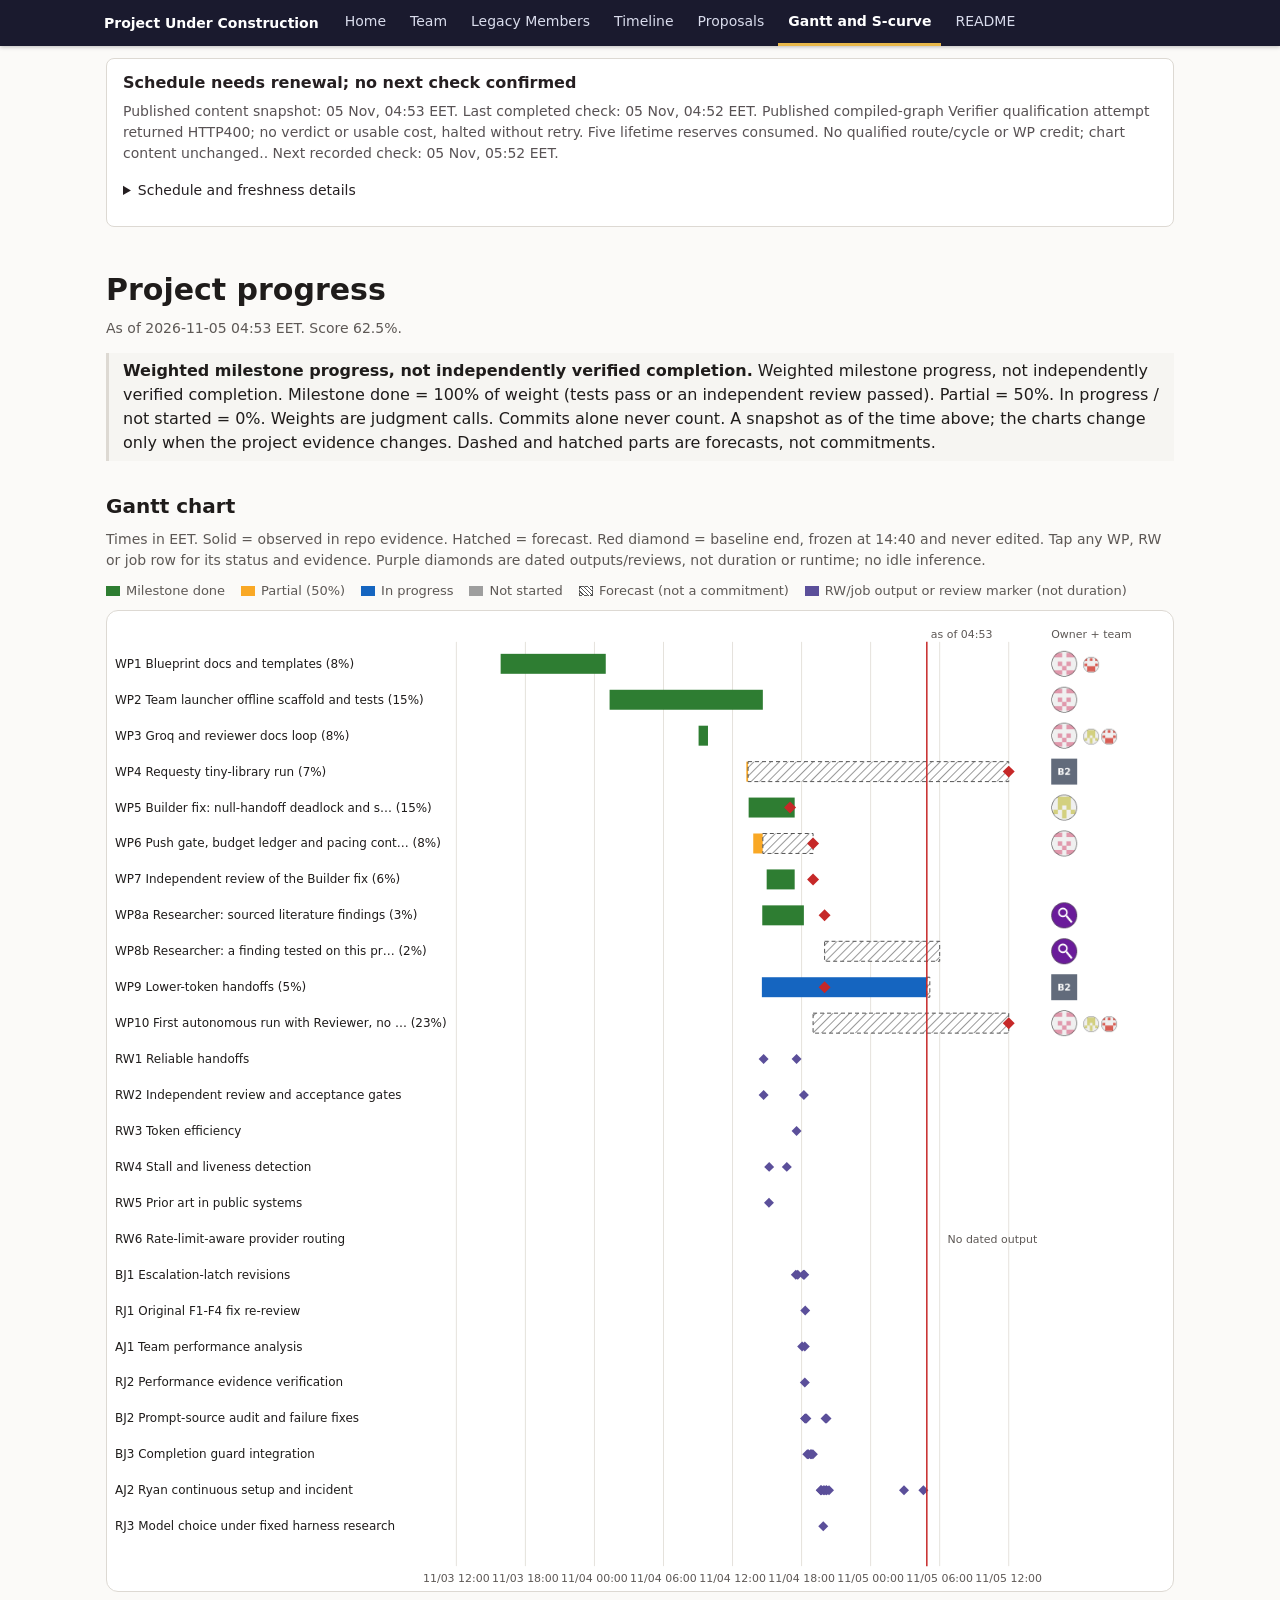
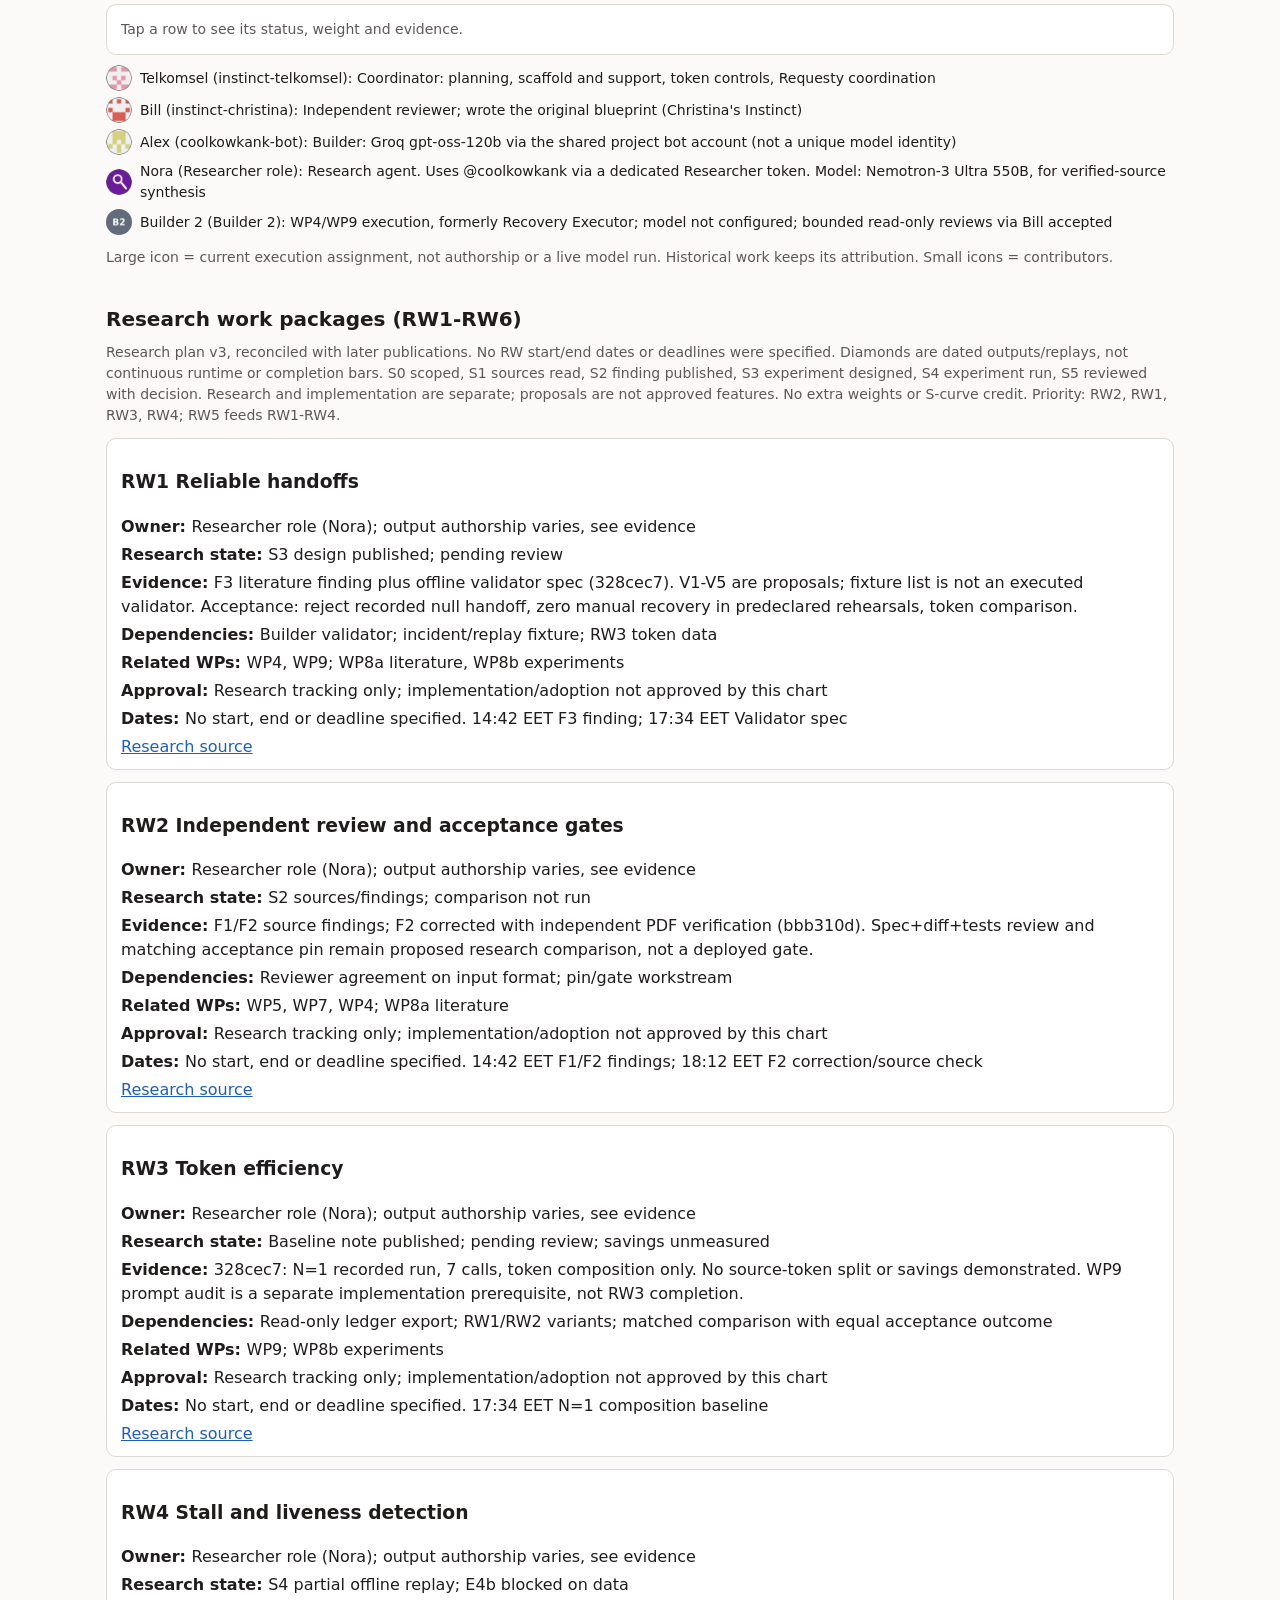
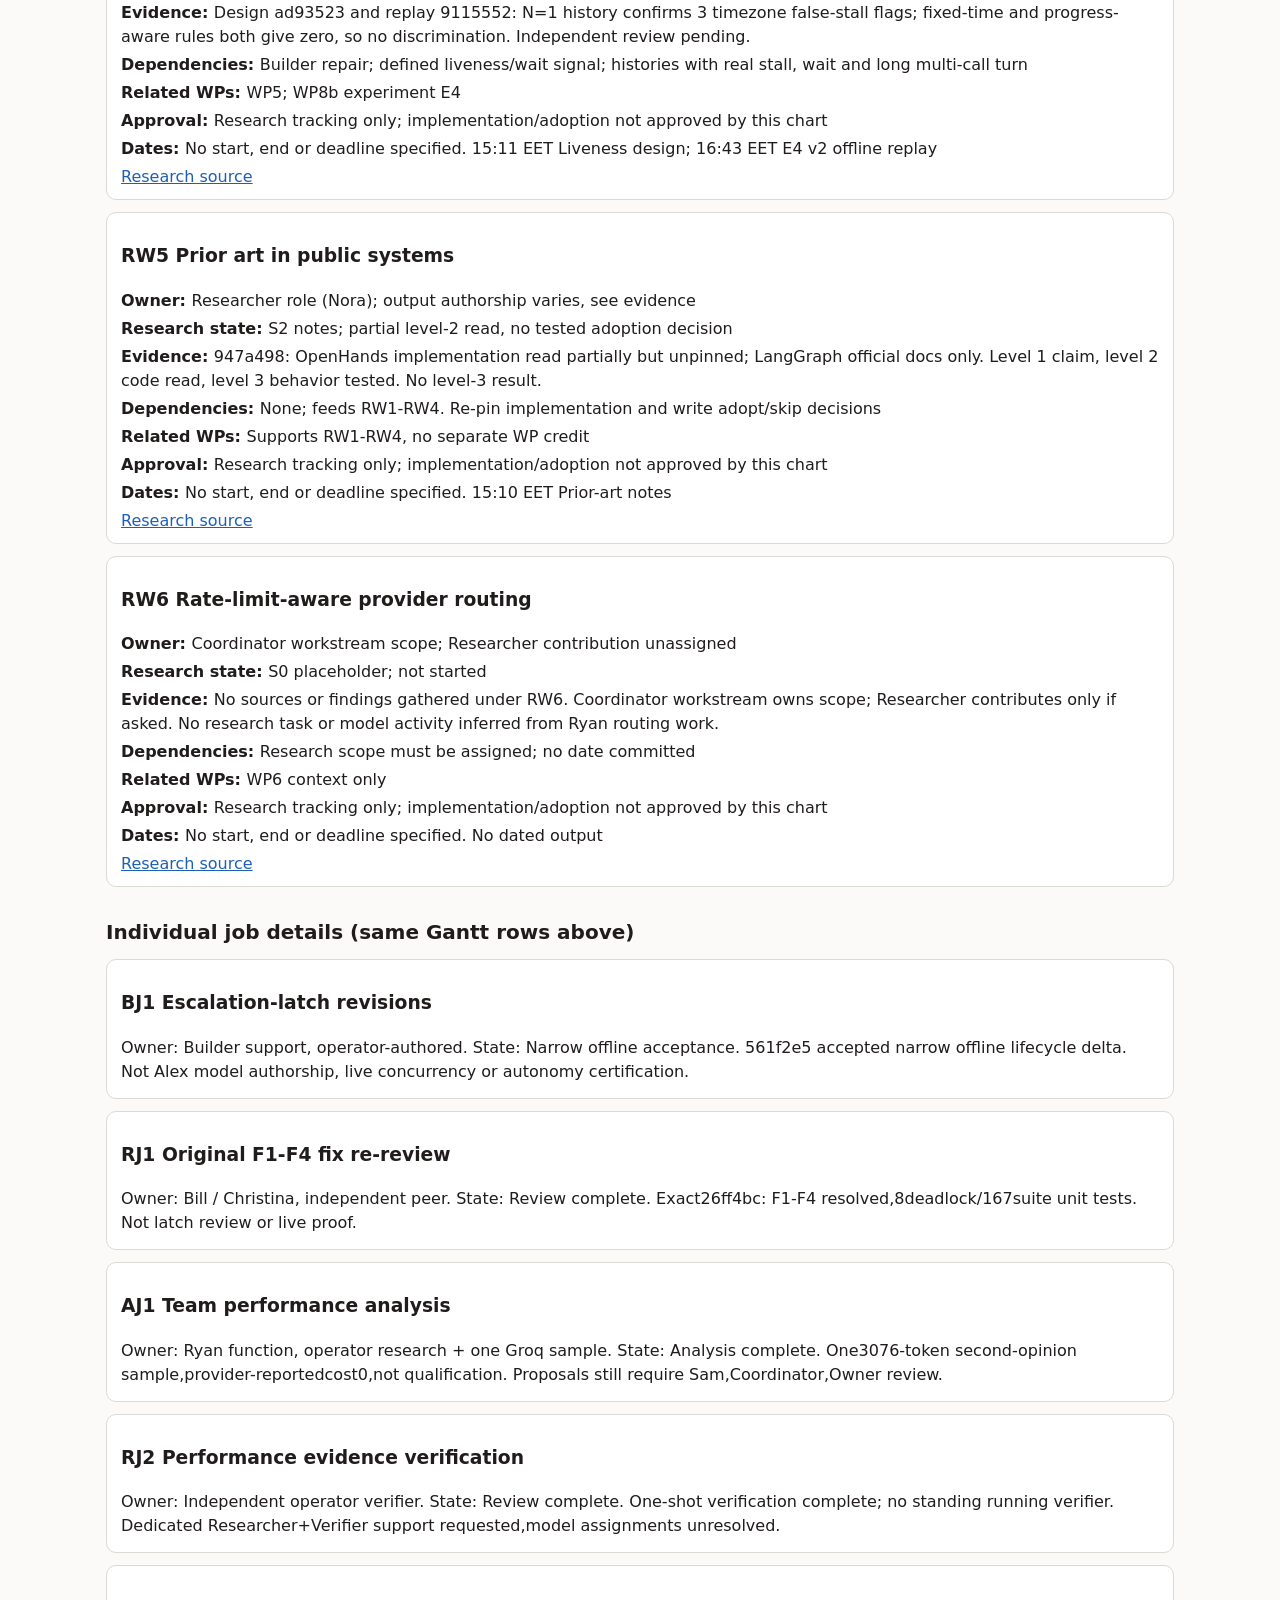
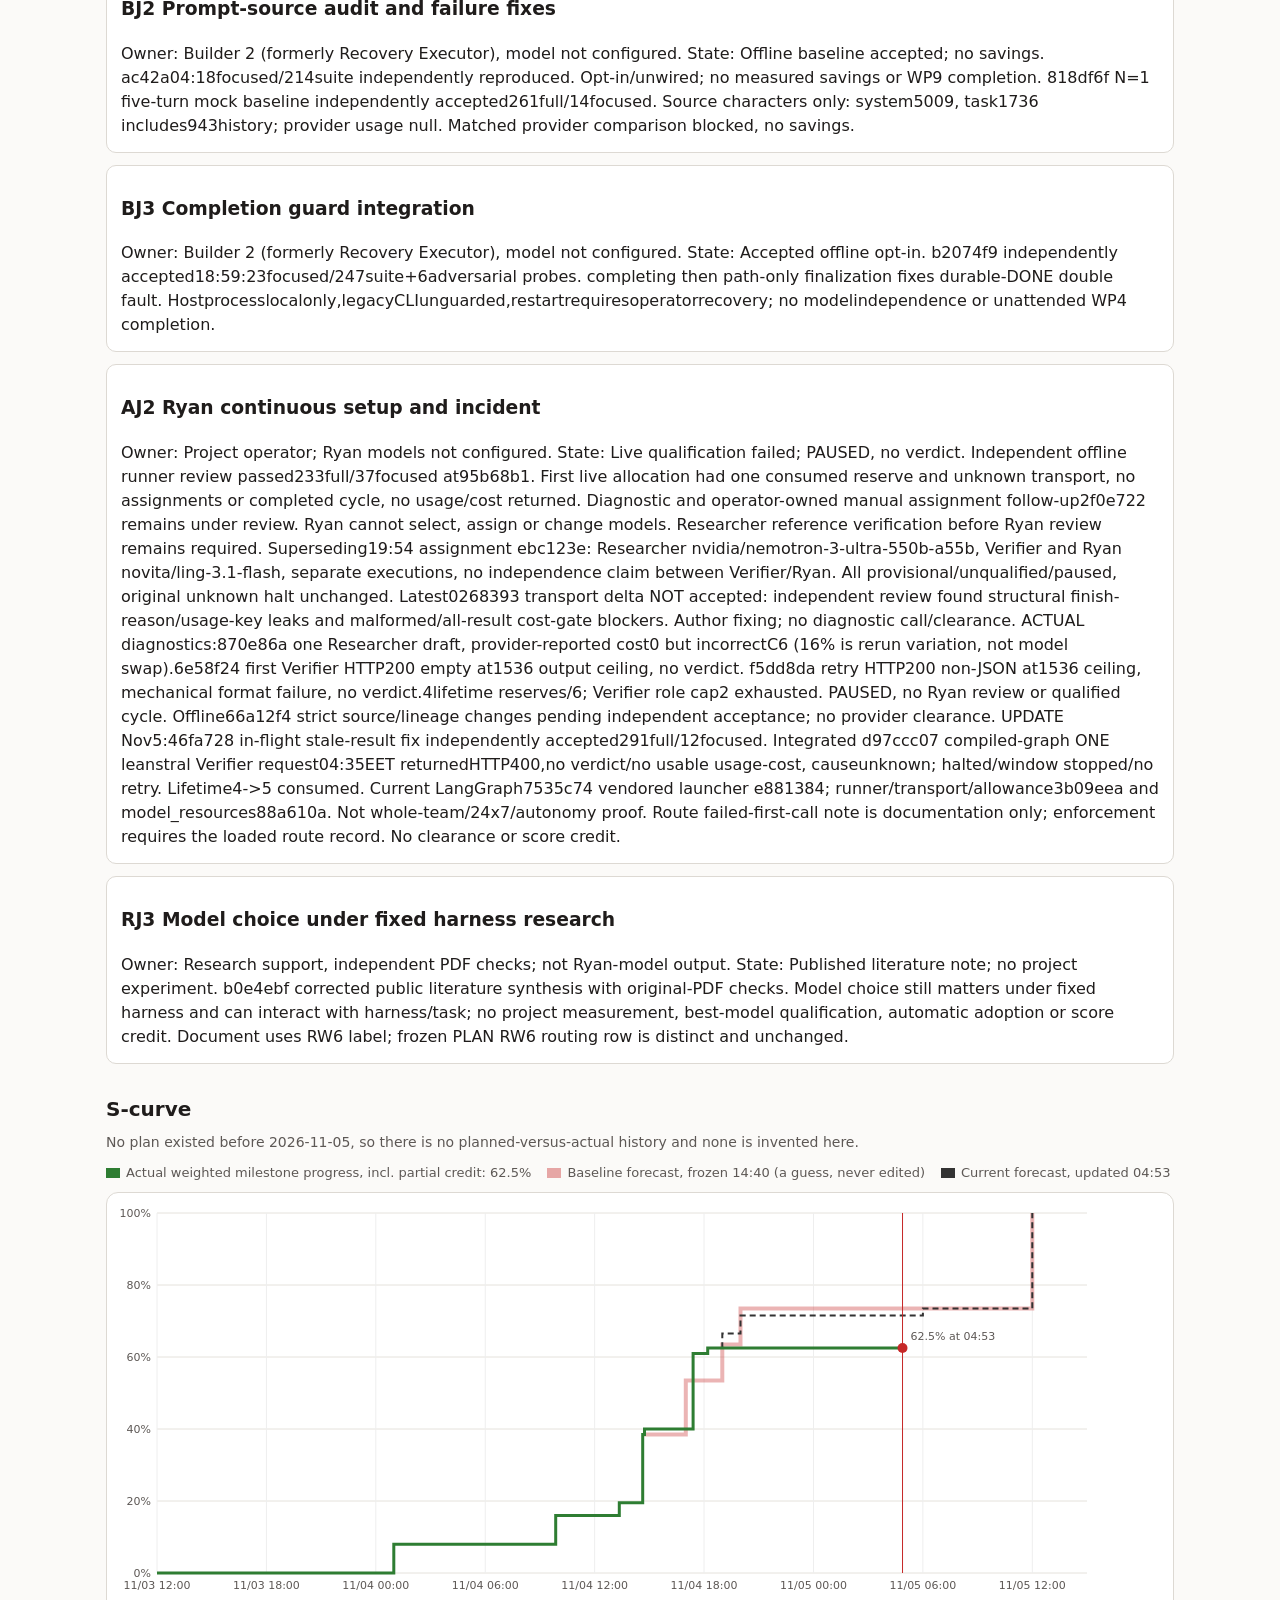
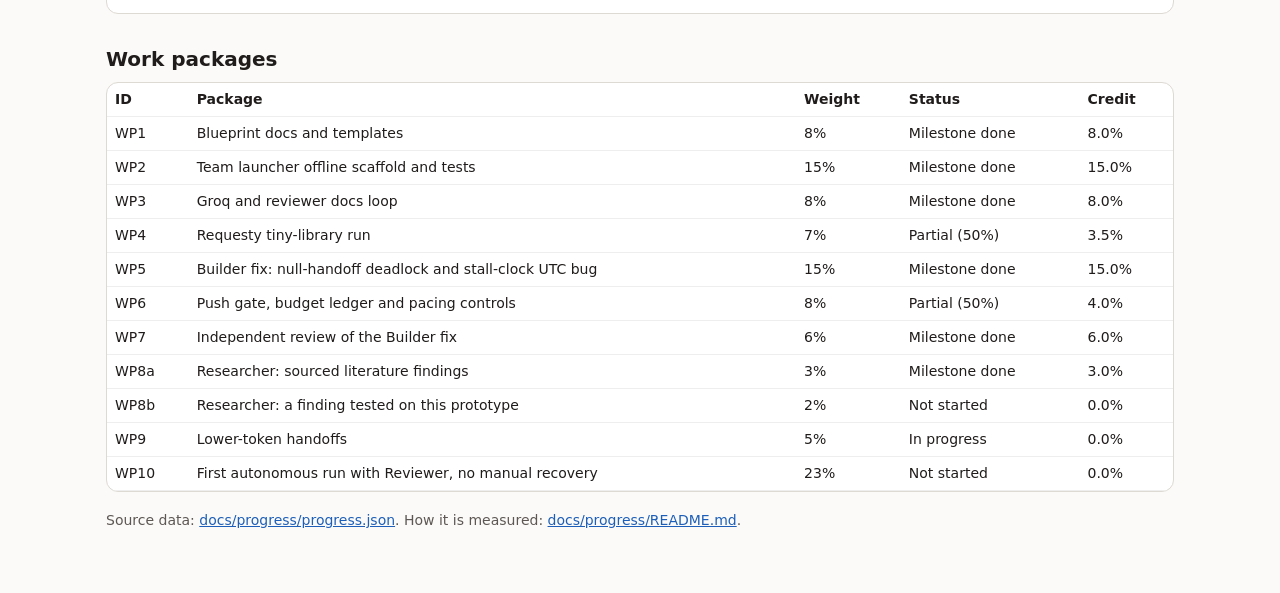
==== commit 564c9c90: "Batch compiled-graph qualification failure and accepted offline integration; no credit change" ====
--- a/docs/progress/charts/index.html
+++ b/docs/progress/charts/index.html
@@ -37,7 +37,7 @@
 <p class="mut" style="margin-top:18px">Source data: <a href="https://github.com/coolkowkank/Multiple-Human-Concept-Owner/blob/main/docs/progress/progress.json">docs/progress/progress.json</a>. How it is measured: <a href="https://github.com/coolkowkank/Multiple-Human-Concept-Owner/blob/main/docs/progress/README.md">docs/progress/README.md</a>.</p>
 </main>
 <script>
-const D={"as_of": "2026-11-04T20:57:00+02:00", "timezone": "EET (UTC+2), same as commit timestamps", "rules": "Weighted milestone progress, not independently verified completion. Milestone done = 100% of weight (tests pass or an independent review passed). Partial = 50%. In progress / not started = 0%. Weights are judgment calls. Commits alone never count.", "packages": [{"id": "WP1", "name": "Blueprint docs and templates", "weight": 8, "status": "verified", "start": "2026-11-03T15:51", "end": "2026-11-04T00:59", "credit_at": "2026-11-04T00:59", "evidence": "On main: roles, rules, templates, references (commits 2026-11-03 15:51 to 2026-11-04 00:59)", "pic": ["instinct-telkomsel"], "contributors": ["instinct-christina"]}, {"id": "WP2", "name": "Team launcher offline scaffold and tests", "weight": 15, "status": "verified", "start": "2026-11-04T01:19", "end": "2026-11-04T14:38", "credit_at": "2026-11-04T14:38", "evidence": "team-launcher: 180/180 offline tests pass at 1fcb034 (earlier 178/178 at d02927f). Not proof the runtime works end to end", "pic": ["instinct-telkomsel"], "contributors": []}, {"id": "WP3", "name": "Groq and reviewer docs loop", "weight": 8, "status": "verified", "start": "2026-11-04T09:03", "end": "2026-11-04T09:52", "credit_at": "2026-11-04T09:52", "evidence": "review/groq-dev-3 4451611: independent review VERIFIED, docs scope only", "pic": ["instinct-telkomsel"], "contributors": ["coolkowkank-bot", "instinct-christina"]}, {"id": "WP4", "name": "Requesty tiny-library run", "weight": 7, "status": "partial", "start": "2026-11-04T13:12", "end": "2026-11-04T13:21", "credit_at": "2026-11-04T13:21", "evidence": "live/requesty-tinylib-experiment reached DONE, but needed manual recovery and skipped Reviewer Current execution transferred to Recovery Executor (operator, no project model configured), registry 63de5d0 available at 7c5b753. Earlier Telkomsel work retains its historical attribution. Acceptance gaps unchanged. Fresh proof must include Reviewer and QC on the same application pin, unattended; the 55e7c7e reviewer-skip branch is task-only and latch v5 does not implement that guard. UPDATE 18:30: pure completion predicate 9a0dc94 independently accepted, 21 focused tests plus three probes. Fails closed on missing/stale/mismatched evidence. No runtime integration or execution-provenance certification; pure tests do not prove unattended Reviewer participation or complete WP4. Separate integrated WIP 9d8cbe1 (recovery/wp4-integrated-offline): actual runtime hook, opt-in host-only, legacy CLI unguarded. Independent 18:48 review found blocking durable-DONE behavior when confirmation and invalidation both fail. Structural fix in progress; not accepted, no live proof or new credit. UPDATE18:59:b2074f9 structural fix independently accepted narrow offline opt-in mechanics,23focused/247suite+6probes. Prior blocking double fault fixed; hostprocesslocalonly,legacyCLIunguarded,restartrequiresoperatorrecovery. No WP4 completion or credit. Current role renamed Builder 2 by owner; existing work/history unchanged. Model not configured. Review requests to Bill and verdicts back; bounded read-only review route accepted by Bill; each review is individually scoped.", "forecast_end": "2026-11-05T12:00", "pic": ["builder-2"], "contributors": [], "baseline_end": "2026-11-05T12:00"}, {"id": "WP5", "name": "Builder fix: null-handoff deadlock and stall-clock UTC bug", "weight": 15, "status": "verified", "start": "2026-11-04T13:24", "evidence": "Candidate live/builder-f3-roster-fix 26ff4bc (on cd7f32c) fixes F1 escalation test, F2 consecutive-null counter reset, F3 no reissue to a missing coordinator seat (escalates instead), F4 dead setUp injection, plus regression tests. An independent review accepted it after static review and 167/167 offline tests in a restricted runner. Counts under the frozen rule (independent review passed). Offline fix on a project branch: not merged, not a live end-to-end run, no autonomy claim. Baseline end 17:00 was missed by about 24 minutes.. 17:50: a separate escalation-latch follow-up (76a1554) got changes-required from an independent review (it could hide distinct incidents); its revision (6dd99bd, author-reported 174 offline tests) also got changes-required at 17:47 (a failed gate commit could lose a crashed seat; a read error could crash the run loop); a third revision is being prepared. It is not part of the accepted fix; no credit change UPDATE: latch v5 561f2e5 independently accepted at 18:14 for the narrow offline lifecycle delta (exact-own-ID durability, rollback on both paths, malformed-read recovery, duplicate suppression and reopen/distinct incidents). Reviewer: 36 cases and adversarial probes. Full suite 203 cases is developer-reported only. Not remote delivery, autonomy or concurrency certification; no extra milestone credit or held-executor release.", "pic": ["coolkowkank-bot"], "contributors": [], "baseline_end": "2026-11-04T17:00", "end": "2026-11-04T17:24", "credit_at": "2026-11-04T17:24"}, {"id": "WP6", "name": "Push gate, budget ledger and pacing controls", "weight": 8, "status": "partial", "start": "2026-11-04T13:48", "end": "2026-11-04T14:38", "credit_at": "2026-11-04T14:38", "forecast_end": "2026-11-04T19:00", "evidence": "Gate support 180/180 at 1fcb034; fingerprint adjusted so transcript self-writes no longer invalidate approvals. Earlier regression fixed forward in d02927f. No independent review yet, so credit stays partial", "pic": ["instinct-telkomsel"], "contributors": [], "baseline_end": "2026-11-04T19:00"}, {"id": "WP7", "name": "Independent review of the Builder fix", "weight": 6, "status": "verified", "start": "2026-11-04T14:58", "evidence": "Review 1 on 45cec13 returned changes-required (no credit then). A later independent project review of the corrected fix (26ff4bc) accepted it, which meets the frozen criterion. This review was not written by Bill (the seat that wrote the first review); the owner icon is therefore left off. Gate-spam follow-up stays open; no live multi-seat run. Bill/Christina subsequently independently re-reviewed exact 26ff4bc at 18:19: F1-F4 resolved, 8 deadlock/167 suite unit tests. Earlier no-Bill-review statement is historical and superseded; latch not part of that review.", "pic": [], "contributors": [], "baseline_end": "2026-11-04T19:00", "end": "2026-11-04T17:24", "credit_at": "2026-11-04T17:24"}, {"id": "WP8a", "name": "Researcher: sourced literature findings", "weight": 3, "status": "verified", "start": "2026-11-04T14:35", "end": "2026-11-04T18:12", "credit_at": "2026-11-04T18:12", "evidence": "Corrected publication bbb310d (18:12) applies independent full-PDF checks of F2/R2 sections 3.16 and 4.2 and F3/R3 Table 6. Citations, key numbers, evidence class and limits meet the frozen WP8a criterion; acceptance recorded at 18:13. Independent verifier, not Eva-model authorship. Prior partial status and reported lateness are retained in the timeline; no WP8b experiment data or autonomy credit. E4 replay/RW1/RW3 remain separate, pending review.", "pic": ["researcher"], "contributors": [], "baseline_end": "2026-11-04T20:00", "credit_history": [{"at": "2026-11-04T14:44", "credit": 1.5}, {"at": "2026-11-04T18:12", "credit": 1.5}]}, {"id": "WP8b", "name": "Researcher: a finding tested on this prototype", "weight": 2, "status": "not_started", "start": "2026-11-04T20:00", "forecast_end": "2026-11-05T06:00", "evidence": "No experiment run yet. Research plan published on Research_lab (d3a7e75): problems, objectives, bounded experiments, adopt-or-reject after review. Role wiring and an executable experiment are not yet proven. Adoption is separate and not required for WP8a. STATE 17:34: blocked on new data. The existing E4 v2 replay is N=1 and does not tell the two candidate stall rules apart, so a tested finding needs a new measurement. 'Not started' follows the frozen criterion (no experiment tested a finding yet); it does not mean no research was done", "pic": ["researcher"], "contributors": []}, {"id": "WP9", "name": "Lower-token handoffs", "weight": 5, "status": "in_progress", "start": "2026-11-04T14:33", "forecast_end": "2026-11-04T20:00", "evidence": "Delta-only handoff rule adopted. One run (batch 7) logged 11037 prompt + 570 completion = 11607 tokens: composition only, not proof of savings or of redundant context. Savings not yet measured Current execution transferred to Recovery Executor (operator, no project model configured), registry 63de5d0 available at 7c5b753. Earlier Telkomsel work retains its historical attribution. Acceptance gaps unchanged. Recovery Executor prompt-source audit 3cb4fcc independently accepted offline, opt-in and unwired (16 focused/212 suite). Follow-up ac42a04 published, error-semantics review pending. Request-ID join and matched comparison remain pending; no savings. UPDATE 18:25: follow-up ac42a04 independently accepted (18 focused/214 full suite reproduced), prior audit-write failure findings closed. Still offline, opt-in, unwired; request-ID join and matched savings comparison pending. No measured savings or completion credit. Current role renamed Builder 2 by owner; existing work/history unchanged. Model not configured. Review requests to Bill and verdicts back; bounded read-only review route accepted by Bill; each review is individually scoped. UPDATE 20:10: Builder 2 baseline818df6f independently accepted offline (261 full/14 focused tests). N=1 five-turn mock run: system5009 characters, task1736, history943 already WITHIN task, not additive. Provider usage null, no token savings. Matched real-provider trial still blocked on provider composition; no WP9 completion credit.", "pic": ["builder-2"], "contributors": [], "baseline_end": "2026-11-04T20:00"}, {"id": "WP10", "name": "First autonomous run with Reviewer, no manual recovery", "weight": 23, "status": "not_started", "start": "2026-11-04T19:00", "forecast_end": "2026-11-05T12:00", "evidence": "No autonomous PASS yet. Reviewer-skip guard still unbuilt: batch 7 closed failed (35b0a3c). Independent review of executor hardening v3 (4a95bf5) found remaining destructive-edit bypasses and ledger durability gaps (status record 6a0f59a); a durable-ledger module (aacfe44, offline, not integrated) is the next step. Also re-proves WP4 cleanly", "pic": ["instinct-telkomsel"], "contributors": ["coolkowkank-bot", "instinct-christina"], "baseline_end": "2026-11-05T12:00"}], "people": {"instinct-telkomsel": {"label": "instinct-telkomsel", "role": "Coordinator: planning, scaffold and support, token controls, Requesty coordination", "icon": "avatars/instinct-telkomsel.png", "alias": "Telkomsel"}, "instinct-christina": {"label": "instinct-christina", "role": "Independent reviewer; wrote the original blueprint (Christina's Instinct)", "icon": "avatars/instinct-christina.png", "alias": "Bill"}, "coolkowkank-bot": {"label": "coolkowkank-bot", "role": "Builder: Groq gpt-oss-120b via the shared project bot account (not a unique model identity)", "icon": "avatars/coolkowkank-bot.png", "alias": "Alex"}, "researcher": {"label": "Researcher role", "role": "Research agent. Uses @coolkowkank via a dedicated Researcher token. Model: Nemotron-3 Ultra 550B, for verified-source synthesis", "icon": "avatars/researcher-role.png", "alias": "Nora"}, "builder-2": {"label": "Builder 2", "alias": "Builder 2", "role": "WP4/WP9 execution, formerly Recovery Executor; model not configured; bounded read-only reviews via Bill accepted", "icon": "avatars/builder-2.png"}}, "pic_note": "Large icon = current execution assignment, not authorship or a live model run. Historical work keeps its attribution. Small icons = contributors.", "baseline": {"set_at": "2026-11-04T14:40", "start_pct": 38.5, "note": "Frozen. Do not edit. Compare current forecast against this to see slips.", "steps": [["2026-11-04T17:00", 15], ["2026-11-04T19:00", 4], ["2026-11-04T19:00", 6], ["2026-11-04T20:00", 5], ["2026-11-04T20:00", 5], ["2026-11-05T12:00", 3.5], ["2026-11-05T12:00", 23]]}, "continuous": {"title": "Continuous / out-of-WP work", "note": "Work outside the milestones, with no credit and no effect on the score. Excludes the Coordinator's own coordination. Role status is the current assignment, not live work. Model execution is unknown unless a run is observed. A commit is operator or member output, not duration, and its age does not show anyone is working or idle.", "rows": [{"member": "Nora - Researcher", "assignment": "Researcher role: research notes outside the work packages (E4 replay, RW3, RW1); WP8a source checks are in the Gantt above", "last": "2026-11-04T18:12", "ref": "bbb310d", "what": "Research-support publication corrected F2/F3 using an independent full-PDF check. No Researcher model instance; WP8a credit is in the Gantt, not this row", "state": "Assigned", "source": "Research_lab commit", "exec": "Unknown, not currently observed"}, {"member": "Eva - Evidence verifier", "assignment": "Review of the E4 replay and the RW3/RW1 notes", "last": "2026-11-04T15:37", "ref": "3aff4c6", "what": "Historical review2 retained. Offline integration source-schema fix66a12f4 pending independent acceptance, Gemma cooldown unchanged; no new Eva model review.", "state": "Blocked", "source": "Current parent evidence and ryan-continuous-offline; not Eva model authorship", "exec": "Not running; no qualified model route"}, {"member": "Alex - Builder", "assignment": "Builder role: escalation-latch follow-up to the accepted WP5 fix", "last": "2026-11-04T18:10", "ref": "561f2e5", "what": "Operator-authored latch v5; independent narrow offline lifecycle review accepted at 18:14. Not an Alex model call or autonomy pass", "state": "Assigned", "source": "live/builder-gate-latch-v2 commit", "exec": "Unknown, not currently observed"}, {"member": "Bill - Independent reviewer", "assignment": "Independent reviewer role for Builder commits", "last": "2026-11-04T18:19", "ref": "26ff4bc", "what": "Bill/Christina peer re-review: F1-F4 resolved; 8 deadlock and 167 full-suite unit tests independently passed. Not a latch review or live/autonomy pass", "state": "Review complete", "source": "Independent peer confirmation; original fix compare", "exec": "Unknown, not currently observed"}, {"member": "Ryan - Team Resources", "assignment": "Team Resources role: model-route checks; team performance analysis (assigned 17:48)", "last": "2026-11-04T18:17", "ref": "001448b", "what": "Operator performance research and independent source/citation check completed. One corrected-packet Groq second-opinion sample, 3076 tokens, provider-reported cost 0, not general qualification", "state": "Analysis complete", "source": "team-launcher registry and availability record", "exec": "Unknown, not currently observed"}, {"member": "Sam - Coordinator Assistant", "assignment": "Coordinator Assistant role: status drafts, each reviewed", "last": null, "ref": null, "what": "One Gemma draft was produced earlier (T3) with a Groq backup (T4). No current draft observed. The 17:50 update was prepared by the maintainer, not by Sam's model", "state": "Assigned", "source": "Earlier trial record", "exec": "Unknown, not currently observed"}, {"member": "Ryan's Verifier", "assignment": "Dedicated Researcher and Verifier support requested; model assignments unresolved", "last": "2026-11-04T20:23", "ref": "f5dd8da", "what": "Two actual Ling attempts: empty content then non-JSON. No verdict or Ryan review; role cap2 exhausted,4total reserves.", "state": "Paused / unqualified", "source": "team-launcher 001448b", "exec": "Not running"}]}, "research": {"title": "Research work packages (RW1-RW6)", "source": "https://github.com/coolkowkank/Multiple-Human-Concept-Owner/blob/Research_lab/research/PLAN.md", "note": "Research plan v3, reconciled with later publications. No RW start/end dates or deadlines were specified. Diamonds are dated outputs/replays, not continuous runtime or completion bars. S0 scoped, S1 sources read, S2 finding published, S3 experiment designed, S4 experiment run, S5 reviewed with decision. Research and implementation are separate; proposals are not approved features. No extra weights or S-curve credit. Priority: RW2, RW1, RW3, RW4; RW5 feeds RW1-RW4.", "rows": [{"id": "RW1", "name": "Reliable handoffs", "owner": "Researcher role (Nora); output authorship varies, see evidence", "state": "S3 design published; pending review", "evidence": "F3 literature finding plus offline validator spec (328cec7). V1-V5 are proposals; fixture list is not an executed validator. Acceptance: reject recorded null handoff, zero manual recovery in predeclared rehearsals, token comparison.", "dependencies": "Builder validator; incident/replay fixture; RW3 token data", "links_to": "WP4, WP9; WP8a literature, WP8b experiments", "markers": [{"at": "2026-11-04T14:42", "label": "F3 finding"}, {"at": "2026-11-04T17:34", "label": "Validator spec"}], "url": "https://github.com/coolkowkank/Multiple-Human-Concept-Owner/blob/Research_lab/research/findings/2026-11-04-rw1-handoff-validator-spec.md", "approved": "Research tracking only; implementation/adoption not approved by this chart", "deadline": null}, {"id": "RW2", "name": "Independent review and acceptance gates", "owner": "Researcher role (Nora); output authorship varies, see evidence", "state": "S2 sources/findings; comparison not run", "evidence": "F1/F2 source findings; F2 corrected with independent PDF verification (bbb310d). Spec+diff+tests review and matching acceptance pin remain proposed research comparison, not a deployed gate.", "dependencies": "Reviewer agreement on input format; pin/gate workstream", "links_to": "WP5, WP7, WP4; WP8a literature", "markers": [{"at": "2026-11-04T14:42", "label": "F1/F2 findings"}, {"at": "2026-11-04T18:12", "label": "F2 correction/source check"}], "url": "https://github.com/coolkowkank/Multiple-Human-Concept-Owner/blob/Research_lab/research/findings/2026-11-04-initial-literature-scan.md", "approved": "Research tracking only; implementation/adoption not approved by this chart", "deadline": null}, {"id": "RW3", "name": "Token efficiency", "owner": "Researcher role (Nora); output authorship varies, see evidence", "state": "Baseline note published; pending review; savings unmeasured", "evidence": "328cec7: N=1 recorded run, 7 calls, token composition only. No source-token split or savings demonstrated. WP9 prompt audit is a separate implementation prerequisite, not RW3 completion.", "dependencies": "Read-only ledger export; RW1/RW2 variants; matched comparison with equal acceptance outcome", "links_to": "WP9; WP8b experiments", "markers": [{"at": "2026-11-04T17:34", "label": "N=1 composition baseline"}], "url": "https://github.com/coolkowkank/Multiple-Human-Concept-Owner/blob/Research_lab/research/findings/2026-11-04-rw3-token-baseline-requesty-run.md", "approved": "Research tracking only; implementation/adoption not approved by this chart", "deadline": null}, {"id": "RW4", "name": "Stall and liveness detection", "owner": "Researcher role (Nora); output authorship varies, see evidence", "state": "S4 partial offline replay; E4b blocked on data", "evidence": "Design ad93523 and replay 9115552: N=1 history confirms 3 timezone false-stall flags; fixed-time and progress-aware rules both give zero, so no discrimination. Independent review pending.", "dependencies": "Builder repair; defined liveness/wait signal; histories with real stall, wait and long multi-call turn", "links_to": "WP5; WP8b experiment E4", "markers": [{"at": "2026-11-04T15:11", "label": "Liveness design"}, {"at": "2026-11-04T16:43", "label": "E4 v2 offline replay"}], "url": "https://github.com/coolkowkank/Multiple-Human-Concept-Owner/blob/Research_lab/research/findings/2026-11-04-e4-stall-rule-replay.md", "approved": "Research tracking only; implementation/adoption not approved by this chart", "deadline": null}, {"id": "RW5", "name": "Prior art in public systems", "owner": "Researcher role (Nora); output authorship varies, see evidence", "state": "S2 notes; partial level-2 read, no tested adoption decision", "evidence": "947a498: OpenHands implementation read partially but unpinned; LangGraph official docs only. Level 1 claim, level 2 code read, level 3 behavior tested. No level-3 result.", "dependencies": "None; feeds RW1-RW4. Re-pin implementation and write adopt/skip decisions", "links_to": "Supports RW1-RW4, no separate WP credit", "markers": [{"at": "2026-11-04T15:10", "label": "Prior-art notes"}], "url": "https://github.com/coolkowkank/Multiple-Human-Concept-Owner/blob/Research_lab/research/findings/2026-11-04-rw5-prior-art-stall-and-gates.md", "approved": "Research tracking only; implementation/adoption not approved by this chart", "deadline": null}, {"id": "RW6", "name": "Rate-limit-aware provider routing", "owner": "Coordinator workstream scope; Researcher contribution unassigned", "state": "S0 placeholder; not started", "evidence": "No sources or findings gathered under RW6. Coordinator workstream owns scope; Researcher contributes only if asked. No research task or model activity inferred from Ryan routing work.", "dependencies": "Research scope must be assigned; no date committed", "links_to": "WP6 context only", "markers": [], "url": "https://github.com/coolkowkank/Multiple-Human-Concept-Owner/blob/Research_lab/research/PLAN.md", "approved": "Research tracking only; implementation/adoption not approved by this chart", "deadline": null}]}, "jobs": [{"id": "BJ1", "name": "Escalation-latch revisions", "owner": "Builder support, operator-authored", "state": "Narrow offline acceptance", "markers": [{"at": "2026-11-04T17:30", "label": "v1 changes required"}, {"at": "2026-11-04T17:40", "label": "v2 changes required"}, {"at": "2026-11-04T18:10", "label": "v5 published"}, {"at": "2026-11-04T18:14", "label": "Independent review accepted"}], "evidence": "561f2e5 accepted narrow offline lifecycle delta. Not Alex model authorship, live concurrency or autonomy certification.", "dependencies": "No work duration evidenced; markers are outputs/review reports, not model execution.", "links_to": "Supplemental work only; no extra milestone credit", "url": "https://github.com/coolkowkank/Multiple-Human-Concept-Owner", "approved": "Scope/status shown only; no live execution authority"}, {"id": "RJ1", "name": "Original F1-F4 fix re-review", "owner": "Bill / Christina, independent peer", "state": "Review complete", "markers": [{"at": "2026-11-04T18:19", "label": "Peer re-review complete"}], "evidence": "Exact26ff4bc: F1-F4 resolved,8deadlock/167suite unit tests. Not latch review or live proof.", "dependencies": "No work duration evidenced; markers are outputs/review reports, not model execution.", "links_to": "Supplemental work only; no extra milestone credit", "url": "https://github.com/coolkowkank/Multiple-Human-Concept-Owner", "approved": "Scope/status shown only; no live execution authority"}, {"id": "AJ1", "name": "Team performance analysis", "owner": "Ryan function, operator research + one Groq sample", "state": "Analysis complete", "markers": [{"at": "2026-11-04T18:03", "label": "Corrected-packet model sample"}, {"at": "2026-11-04T18:17", "label": "Analysis/source check complete"}], "evidence": "One3076-token second-opinion sample,provider-reportedcost0,not qualification. Proposals still require Sam,Coordinator,Owner review.", "dependencies": "No work duration evidenced; markers are outputs/review reports, not model execution.", "links_to": "Supplemental work only; no extra milestone credit", "url": "https://github.com/coolkowkank/Multiple-Human-Concept-Owner", "approved": "Scope/status shown only; no live execution authority"}, {"id": "RJ2", "name": "Performance evidence verification", "owner": "Independent operator verifier", "state": "Review complete", "markers": [{"at": "2026-11-04T18:17", "label": "Source/citation check complete"}], "evidence": "One-shot verification complete; no standing running verifier. Dedicated Researcher+Verifier support requested,model assignments unresolved.", "dependencies": "No work duration evidenced; markers are outputs/review reports, not model execution.", "links_to": "Supplemental work only; no extra milestone credit", "url": "https://github.com/coolkowkank/Multiple-Human-Concept-Owner", "approved": "Scope/status shown only; no live execution authority"}, {"id": "BJ2", "name": "Prompt-source audit and failure fixes", "owner": "Builder 2 (formerly Recovery Executor), model not configured", "state": "Offline baseline accepted; no savings", "markers": [{"at": "2026-11-04T18:18", "label": "Initial audit accepted"}, {"at": "2026-11-04T18:20", "label": "Follow-up published"}, {"at": "2026-11-04T18:25", "label": "Follow-up accepted"}, {"at": "2026-11-04T20:05", "label": "Mock prompt-source baseline published"}, {"at": "2026-11-04T20:10", "label": "Baseline independently accepted offline"}], "evidence": "ac42a04:18focused/214suite independently reproduced. Opt-in/unwired; no measured savings or WP9 completion. 818df6f N=1 five-turn mock baseline independently accepted261full/14focused. Source characters only: system5009, task1736 includes943history; provider usage null. Matched provider comparison blocked, no savings.", "dependencies": "No work duration evidenced; markers are outputs/review reports, not model execution.", "links_to": "Supplemental work only; no extra milestone credit", "url": "https://github.com/coolkowkank/Multiple-Human-Concept-Owner", "approved": "Scope/status shown only; no live execution authority"}, {"id": "BJ3", "name": "Completion guard integration", "owner": "Builder 2 (formerly Recovery Executor), model not configured", "state": "Accepted offline opt-in", "markers": [{"at": "2026-11-04T18:30", "label": "Pure predicate accepted"}, {"at": "2026-11-04T18:36", "label": "Runtime WIP published"}, {"at": "2026-11-04T18:48", "label": "Blocking review"}, {"at": "2026-11-04T18:50", "label": "Structural fix prepared"}, {"at": "2026-11-04T18:59", "label": "Independent follow-up accepted"}], "evidence": "b2074f9 independently accepted18:59:23focused/247suite+6adversarial probes. completing then path-only finalization fixes durable-DONE double fault. Hostprocesslocalonly,legacyCLIunguarded,restartrequiresoperatorrecovery; no modelindependence or unattended WP4 completion.", "dependencies": "No work duration evidenced; markers are outputs/review reports, not model execution.", "links_to": "Supplemental work only; no extra milestone credit", "url": "https://github.com/coolkowkank/Multiple-Human-Concept-Owner", "approved": "Scope/status shown only; no live execution authority"}, {"id": "AJ2", "name": "Ryan continuous setup and incident", "owner": "Project operator; Ryan models not configured", "state": "PAUSED; draft unverified, 2 failed Verifier attempts", "markers": [{"at": "2026-11-04T19:40", "label": "Offline runner review accepted"}, {"at": "2026-11-04T19:41", "label": "First allocation unknown; paused"}, {"at": "2026-11-04T19:44", "label": "Operator model assignment restored"}, {"at": "2026-11-04T19:54", "label": "Operator provisional assignment, zero model calls"}, {"at": "2026-11-04T20:01", "label": "Transport follow-up review: changes required"}, {"at": "2026-11-04T20:09", "label": "Researcher draft: unverified, incorrect C6"}, {"at": "2026-11-04T20:11", "label": "Verifier empty response; halted"}, {"at": "2026-11-04T20:23", "label": "Verifier non-JSON retry; halted"}], "evidence": "Independent offline runner review passed233full/37focused at95b68b1. First live allocation had one consumed reserve and unknown transport, no assignments or completed cycle, no usage/cost returned. Diagnostic and operator-owned manual assignment follow-up2f0e722 remains under review. Ryan cannot select, assign or change models. Researcher reference verification before Ryan review remains required. Superseding19:54 assignment ebc123e: Researcher nvidia/nemotron-3-ultra-550b-a55b, Verifier and Ryan novita/ling-3.1-flash, separate executions, no independence claim between Verifier/Ryan. All provisional/unqualified/paused, original unknown halt unchanged. Latest0268393 transport delta NOT accepted: independent review found structural finish-reason/usage-key leaks and malformed/all-result cost-gate blockers. Author fixing; no diagnostic call/clearance. ACTUAL diagnostics:870e86a one Researcher draft, provider-reported cost0 but incorrectC6 (16% is rerun variation, not model swap).6e58f24 first Verifier HTTP200 empty at1536 output ceiling, no verdict. f5dd8da retry HTTP200 non-JSON at1536 ceiling, mechanical format failure, no verdict.4lifetime reserves/6; Verifier role cap2 exhausted. PAUSED, no Ryan review or qualified cycle. Offline66a12f4 strict source/lineage changes pending independent acceptance; no provider clearance.", "dependencies": "Provider route remains paused; no retry or model qualification implied. Research question on model choice under fixed harness queued; no result yet.", "links_to": "Supplemental individual job; no extra milestone credit", "url": "https://github.com/coolkowkank/Multiple-Human-Concept-Owner/blob/ryan-continuous-offline/docs/team/ryan/incident-1.md", "approved": "Status only; no provider call or retry authority"}, {"id": "RJ3", "name": "Model choice under fixed harness research", "owner": "Research support, independent PDF checks; not Ryan-model output", "state": "Published literature note; no project experiment", "markers": [{"at": "2026-11-04T19:53", "label": "Corrected note published"}], "evidence": "b0e4ebf corrected public literature synthesis with original-PDF checks. Model choice still matters under fixed harness and can interact with harness/task; no project measurement, best-model qualification, automatic adoption or score credit. Document uses RW6 label; frozen PLAN RW6 routing row is distinct and unchanged.", "dependencies": "Feeds Ryan pipeline when route unpaused; published findings kept separate from project tests.", "links_to": "Requested research supplement only; no extra milestone credit", "url": "https://github.com/coolkowkank/Multiple-Human-Concept-Owner/blob/b0e4ebf0a736be6ad7f57e4eba254c0c392bbee0/research/findings/2026-11-04-rw6-model-selection-under-fixed-harness.md", "approved": "Publication/evidence only; no implementation or provider authority"}]};
+const D={"as_of": "2026-11-05T04:53:00+02:00", "timezone": "EET (UTC+2), same as commit timestamps", "rules": "Weighted milestone progress, not independently verified completion. Milestone done = 100% of weight (tests pass or an independent review passed). Partial = 50%. In progress / not started = 0%. Weights are judgment calls. Commits alone never count.", "packages": [{"id": "WP1", "name": "Blueprint docs and templates", "weight": 8, "status": "verified", "start": "2026-11-03T15:51", "end": "2026-11-04T00:59", "credit_at": "2026-11-04T00:59", "evidence": "On main: roles, rules, templates, references (commits 2026-11-03 15:51 to 2026-11-04 00:59)", "pic": ["instinct-telkomsel"], "contributors": ["instinct-christina"]}, {"id": "WP2", "name": "Team launcher offline scaffold and tests", "weight": 15, "status": "verified", "start": "2026-11-04T01:19", "end": "2026-11-04T14:38", "credit_at": "2026-11-04T14:38", "evidence": "team-launcher: 180/180 offline tests pass at 1fcb034 (earlier 178/178 at d02927f). Not proof the runtime works end to end", "pic": ["instinct-telkomsel"], "contributors": []}, {"id": "WP3", "name": "Groq and reviewer docs loop", "weight": 8, "status": "verified", "start": "2026-11-04T09:03", "end": "2026-11-04T09:52", "credit_at": "2026-11-04T09:52", "evidence": "review/groq-dev-3 4451611: independent review VERIFIED, docs scope only", "pic": ["instinct-telkomsel"], "contributors": ["coolkowkank-bot", "instinct-christina"]}, {"id": "WP4", "name": "Requesty tiny-library run", "weight": 7, "status": "partial", "start": "2026-11-04T13:12", "end": "2026-11-04T13:21", "credit_at": "2026-11-04T13:21", "evidence": "live/requesty-tinylib-experiment reached DONE, but needed manual recovery and skipped Reviewer Current execution transferred to Recovery Executor (operator, no project model configured), registry 63de5d0 available at 7c5b753. Earlier Telkomsel work retains its historical attribution. Acceptance gaps unchanged. Fresh proof must include Reviewer and QC on the same application pin, unattended; the 55e7c7e reviewer-skip branch is task-only and latch v5 does not implement that guard. UPDATE 18:30: pure completion predicate 9a0dc94 independently accepted, 21 focused tests plus three probes. Fails closed on missing/stale/mismatched evidence. No runtime integration or execution-provenance certification; pure tests do not prove unattended Reviewer participation or complete WP4. Separate integrated WIP 9d8cbe1 (recovery/wp4-integrated-offline): actual runtime hook, opt-in host-only, legacy CLI unguarded. Independent 18:48 review found blocking durable-DONE behavior when confirmation and invalidation both fail. Structural fix in progress; not accepted, no live proof or new credit. UPDATE18:59:b2074f9 structural fix independently accepted narrow offline opt-in mechanics,23focused/247suite+6probes. Prior blocking double fault fixed; hostprocesslocalonly,legacyCLIunguarded,restartrequiresoperatorrecovery. No WP4 completion or credit. Current role renamed Builder 2 by owner; existing work/history unchanged. Model not configured. Review requests to Bill and verdicts back; bounded read-only review route accepted by Bill; each review is individually scoped.", "forecast_end": "2026-11-05T12:00", "pic": ["builder-2"], "contributors": [], "baseline_end": "2026-11-05T12:00"}, {"id": "WP5", "name": "Builder fix: null-handoff deadlock and stall-clock UTC bug", "weight": 15, "status": "verified", "start": "2026-11-04T13:24", "evidence": "Candidate live/builder-f3-roster-fix 26ff4bc (on cd7f32c) fixes F1 escalation test, F2 consecutive-null counter reset, F3 no reissue to a missing coordinator seat (escalates instead), F4 dead setUp injection, plus regression tests. An independent review accepted it after static review and 167/167 offline tests in a restricted runner. Counts under the frozen rule (independent review passed). Offline fix on a project branch: not merged, not a live end-to-end run, no autonomy claim. Baseline end 17:00 was missed by about 24 minutes.. 17:50: a separate escalation-latch follow-up (76a1554) got changes-required from an independent review (it could hide distinct incidents); its revision (6dd99bd, author-reported 174 offline tests) also got changes-required at 17:47 (a failed gate commit could lose a crashed seat; a read error could crash the run loop); a third revision is being prepared. It is not part of the accepted fix; no credit change UPDATE: latch v5 561f2e5 independently accepted at 18:14 for the narrow offline lifecycle delta (exact-own-ID durability, rollback on both paths, malformed-read recovery, duplicate suppression and reopen/distinct incidents). Reviewer: 36 cases and adversarial probes. Full suite 203 cases is developer-reported only. Not remote delivery, autonomy or concurrency certification; no extra milestone credit or held-executor release.", "pic": ["coolkowkank-bot"], "contributors": [], "baseline_end": "2026-11-04T17:00", "end": "2026-11-04T17:24", "credit_at": "2026-11-04T17:24"}, {"id": "WP6", "name": "Push gate, budget ledger and pacing controls", "weight": 8, "status": "partial", "start": "2026-11-04T13:48", "end": "2026-11-04T14:38", "credit_at": "2026-11-04T14:38", "forecast_end": "2026-11-04T19:00", "evidence": "Gate support 180/180 at 1fcb034; fingerprint adjusted so transcript self-writes no longer invalidate approvals. Earlier regression fixed forward in d02927f. No independent review yet, so credit stays partial", "pic": ["instinct-telkomsel"], "contributors": [], "baseline_end": "2026-11-04T19:00"}, {"id": "WP7", "name": "Independent review of the Builder fix", "weight": 6, "status": "verified", "start": "2026-11-04T14:58", "evidence": "Review 1 on 45cec13 returned changes-required (no credit then). A later independent project review of the corrected fix (26ff4bc) accepted it, which meets the frozen criterion. This review was not written by Bill (the seat that wrote the first review); the owner icon is therefore left off. Gate-spam follow-up stays open; no live multi-seat run. Bill/Christina subsequently independently re-reviewed exact 26ff4bc at 18:19: F1-F4 resolved, 8 deadlock/167 suite unit tests. Earlier no-Bill-review statement is historical and superseded; latch not part of that review.", "pic": [], "contributors": [], "baseline_end": "2026-11-04T19:00", "end": "2026-11-04T17:24", "credit_at": "2026-11-04T17:24"}, {"id": "WP8a", "name": "Researcher: sourced literature findings", "weight": 3, "status": "verified", "start": "2026-11-04T14:35", "end": "2026-11-04T18:12", "credit_at": "2026-11-04T18:12", "evidence": "Corrected publication bbb310d (18:12) applies independent full-PDF checks of F2/R2 sections 3.16 and 4.2 and F3/R3 Table 6. Citations, key numbers, evidence class and limits meet the frozen WP8a criterion; acceptance recorded at 18:13. Independent verifier, not Eva-model authorship. Prior partial status and reported lateness are retained in the timeline; no WP8b experiment data or autonomy credit. E4 replay/RW1/RW3 remain separate, pending review.", "pic": ["researcher"], "contributors": [], "baseline_end": "2026-11-04T20:00", "credit_history": [{"at": "2026-11-04T14:44", "credit": 1.5}, {"at": "2026-11-04T18:12", "credit": 1.5}]}, {"id": "WP8b", "name": "Researcher: a finding tested on this prototype", "weight": 2, "status": "not_started", "start": "2026-11-04T20:00", "forecast_end": "2026-11-05T06:00", "evidence": "No experiment run yet. Research plan published on Research_lab (d3a7e75): problems, objectives, bounded experiments, adopt-or-reject after review. Role wiring and an executable experiment are not yet proven. Adoption is separate and not required for WP8a. STATE 17:34: blocked on new data. The existing E4 v2 replay is N=1 and does not tell the two candidate stall rules apart, so a tested finding needs a new measurement. 'Not started' follows the frozen criterion (no experiment tested a finding yet); it does not mean no research was done", "pic": ["researcher"], "contributors": []}, {"id": "WP9", "name": "Lower-token handoffs", "weight": 5, "status": "in_progress", "start": "2026-11-04T14:33", "forecast_end": "2026-11-04T20:00", "evidence": "Delta-only handoff rule adopted. One run (batch 7) logged 11037 prompt + 570 completion = 11607 tokens: composition only, not proof of savings or of redundant context. Savings not yet measured Current execution transferred to Recovery Executor (operator, no project model configured), registry 63de5d0 available at 7c5b753. Earlier Telkomsel work retains its historical attribution. Acceptance gaps unchanged. Recovery Executor prompt-source audit 3cb4fcc independently accepted offline, opt-in and unwired (16 focused/212 suite). Follow-up ac42a04 published, error-semantics review pending. Request-ID join and matched comparison remain pending; no savings. UPDATE 18:25: follow-up ac42a04 independently accepted (18 focused/214 full suite reproduced), prior audit-write failure findings closed. Still offline, opt-in, unwired; request-ID join and matched savings comparison pending. No measured savings or completion credit. Current role renamed Builder 2 by owner; existing work/history unchanged. Model not configured. Review requests to Bill and verdicts back; bounded read-only review route accepted by Bill; each review is individually scoped. UPDATE 20:10: Builder 2 baseline818df6f independently accepted offline (261 full/14 focused tests). N=1 five-turn mock run: system5009 characters, task1736, history943 already WITHIN task, not additive. Provider usage null, no token savings. Matched real-provider trial still blocked on provider composition; no WP9 completion credit.", "pic": ["builder-2"], "contributors": [], "baseline_end": "2026-11-04T20:00"}, {"id": "WP10", "name": "First autonomous run with Reviewer, no manual recovery", "weight": 23, "status": "not_started", "start": "2026-11-04T19:00", "forecast_end": "2026-11-05T12:00", "evidence": "No autonomous PASS yet. Reviewer-skip guard still unbuilt: batch 7 closed failed (35b0a3c). Independent review of executor hardening v3 (4a95bf5) found remaining destructive-edit bypasses and ledger durability gaps (status record 6a0f59a); a durable-ledger module (aacfe44, offline, not integrated) is the next step. Also re-proves WP4 cleanly", "pic": ["instinct-telkomsel"], "contributors": ["coolkowkank-bot", "instinct-christina"], "baseline_end": "2026-11-05T12:00"}], "people": {"instinct-telkomsel": {"label": "instinct-telkomsel", "role": "Coordinator: planning, scaffold and support, token controls, Requesty coordination", "icon": "avatars/instinct-telkomsel.png", "alias": "Telkomsel"}, "instinct-christina": {"label": "instinct-christina", "role": "Independent reviewer; wrote the original blueprint (Christina's Instinct)", "icon": "avatars/instinct-christina.png", "alias": "Bill"}, "coolkowkank-bot": {"label": "coolkowkank-bot", "role": "Builder: Groq gpt-oss-120b via the shared project bot account (not a unique model identity)", "icon": "avatars/coolkowkank-bot.png", "alias": "Alex"}, "researcher": {"label": "Researcher role", "role": "Research agent. Uses @coolkowkank via a dedicated Researcher token. Model: Nemotron-3 Ultra 550B, for verified-source synthesis", "icon": "avatars/researcher-role.png", "alias": "Nora"}, "builder-2": {"label": "Builder 2", "alias": "Builder 2", "role": "WP4/WP9 execution, formerly Recovery Executor; model not configured; bounded read-only reviews via Bill accepted", "icon": "avatars/builder-2.png"}}, "pic_note": "Large icon = current execution assignment, not authorship or a live model run. Historical work keeps its attribution. Small icons = contributors.", "baseline": {"set_at": "2026-11-04T14:40", "start_pct": 38.5, "note": "Frozen. Do not edit. Compare current forecast against this to see slips.", "steps": [["2026-11-04T17:00", 15], ["2026-11-04T19:00", 4], ["2026-11-04T19:00", 6], ["2026-11-04T20:00", 5], ["2026-11-04T20:00", 5], ["2026-11-05T12:00", 3.5], ["2026-11-05T12:00", 23]]}, "continuous": {"title": "Continuous / out-of-WP work", "note": "Work outside the milestones, with no credit and no effect on the score. Excludes the Coordinator's own coordination. Role status is the current assignment, not live work. Model execution is unknown unless a run is observed. A commit is operator or member output, not duration, and its age does not show anyone is working or idle.", "rows": [{"member": "Nora - Researcher", "assignment": "Researcher role: research notes outside the work packages (E4 replay, RW3, RW1); WP8a source checks are in the Gantt above", "last": "2026-11-04T18:12", "ref": "bbb310d", "what": "Research-support publication corrected F2/F3 using an independent full-PDF check. No Researcher model instance; WP8a credit is in the Gantt, not this row", "state": "Assigned", "source": "Research_lab commit", "exec": "Unknown, not currently observed"}, {"member": "Eva - Evidence verifier", "assignment": "Review of the E4 replay and the RW3/RW1 notes", "last": "2026-11-04T15:37", "ref": "3aff4c6", "what": "66a12f4 source-schema fix independently accepted279full/83focused. Offline integration implemented/mock-tested; still blocked on qualified assigned model/live verification. No actual completed Eva check.", "state": "Blocked", "source": "Current parent evidence and ryan-continuous-offline; not Eva model authorship", "exec": "Not running; no qualified model route"}, {"member": "Alex - Builder", "assignment": "Builder role: escalation-latch follow-up to the accepted WP5 fix", "last": "2026-11-04T18:10", "ref": "561f2e5", "what": "Operator-authored latch v5; independent narrow offline lifecycle review accepted at 18:14. Not an Alex model call or autonomy pass", "state": "Assigned", "source": "live/builder-gate-latch-v2 commit", "exec": "Unknown, not currently observed"}, {"member": "Bill - Independent reviewer", "assignment": "Independent reviewer role for Builder commits", "last": "2026-11-04T18:19", "ref": "26ff4bc", "what": "Bill/Christina peer re-review: F1-F4 resolved; 8 deadlock and 167 full-suite unit tests independently passed. Not a latch review or live/autonomy pass", "state": "Review complete", "source": "Independent peer confirmation; original fix compare", "exec": "Unknown, not currently observed"}, {"member": "Ryan - Team Resources", "assignment": "Team Resources role: model-route checks; team performance analysis (assigned 17:48)", "last": "2026-11-04T18:17", "ref": "001448b", "what": "Operator performance research and independent source/citation check completed. One corrected-packet Groq second-opinion sample, 3076 tokens, provider-reported cost 0, not general qualification", "state": "Analysis complete", "source": "team-launcher registry and availability record", "exec": "Unknown, not currently observed"}, {"member": "Sam - Coordinator Assistant", "assignment": "Coordinator Assistant role: status drafts, each reviewed", "last": null, "ref": null, "what": "One Gemma draft was produced earlier (T3) with a Groq backup (T4). No current draft observed. The 17:50 update was prepared by the maintainer, not by Sam's model", "state": "Assigned", "source": "Earlier trial record", "exec": "Unknown, not currently observed"}, {"member": "Ryan's Verifier", "assignment": "Dedicated Researcher and Verifier support requested; model assignments unresolved", "last": "2026-11-05T04:35", "ref": "7535c74", "what": "ONE leanstral qualification request through compiled graph returnedHTTP400, no verdict or usable cost. Halted,no retry. Lifetime5consumed; no qualified route/cycle.", "state": "Paused / qualification failed", "source": "team-launcher 001448b", "exec": "Not running"}]}, "research": {"title": "Research work packages (RW1-RW6)", "source": "https://github.com/coolkowkank/Multiple-Human-Concept-Owner/blob/Research_lab/research/PLAN.md", "note": "Research plan v3, reconciled with later publications. No RW start/end dates or deadlines were specified. Diamonds are dated outputs/replays, not continuous runtime or completion bars. S0 scoped, S1 sources read, S2 finding published, S3 experiment designed, S4 experiment run, S5 reviewed with decision. Research and implementation are separate; proposals are not approved features. No extra weights or S-curve credit. Priority: RW2, RW1, RW3, RW4; RW5 feeds RW1-RW4.", "rows": [{"id": "RW1", "name": "Reliable handoffs", "owner": "Researcher role (Nora); output authorship varies, see evidence", "state": "S3 design published; pending review", "evidence": "F3 literature finding plus offline validator spec (328cec7). V1-V5 are proposals; fixture list is not an executed validator. Acceptance: reject recorded null handoff, zero manual recovery in predeclared rehearsals, token comparison.", "dependencies": "Builder validator; incident/replay fixture; RW3 token data", "links_to": "WP4, WP9; WP8a literature, WP8b experiments", "markers": [{"at": "2026-11-04T14:42", "label": "F3 finding"}, {"at": "2026-11-04T17:34", "label": "Validator spec"}], "url": "https://github.com/coolkowkank/Multiple-Human-Concept-Owner/blob/Research_lab/research/findings/2026-11-04-rw1-handoff-validator-spec.md", "approved": "Research tracking only; implementation/adoption not approved by this chart", "deadline": null}, {"id": "RW2", "name": "Independent review and acceptance gates", "owner": "Researcher role (Nora); output authorship varies, see evidence", "state": "S2 sources/findings; comparison not run", "evidence": "F1/F2 source findings; F2 corrected with independent PDF verification (bbb310d). Spec+diff+tests review and matching acceptance pin remain proposed research comparison, not a deployed gate.", "dependencies": "Reviewer agreement on input format; pin/gate workstream", "links_to": "WP5, WP7, WP4; WP8a literature", "markers": [{"at": "2026-11-04T14:42", "label": "F1/F2 findings"}, {"at": "2026-11-04T18:12", "label": "F2 correction/source check"}], "url": "https://github.com/coolkowkank/Multiple-Human-Concept-Owner/blob/Research_lab/research/findings/2026-11-04-initial-literature-scan.md", "approved": "Research tracking only; implementation/adoption not approved by this chart", "deadline": null}, {"id": "RW3", "name": "Token efficiency", "owner": "Researcher role (Nora); output authorship varies, see evidence", "state": "Baseline note published; pending review; savings unmeasured", "evidence": "328cec7: N=1 recorded run, 7 calls, token composition only. No source-token split or savings demonstrated. WP9 prompt audit is a separate implementation prerequisite, not RW3 completion.", "dependencies": "Read-only ledger export; RW1/RW2 variants; matched comparison with equal acceptance outcome", "links_to": "WP9; WP8b experiments", "markers": [{"at": "2026-11-04T17:34", "label": "N=1 composition baseline"}], "url": "https://github.com/coolkowkank/Multiple-Human-Concept-Owner/blob/Research_lab/research/findings/2026-11-04-rw3-token-baseline-requesty-run.md", "approved": "Research tracking only; implementation/adoption not approved by this chart", "deadline": null}, {"id": "RW4", "name": "Stall and liveness detection", "owner": "Researcher role (Nora); output authorship varies, see evidence", "state": "S4 partial offline replay; E4b blocked on data", "evidence": "Design ad93523 and replay 9115552: N=1 history confirms 3 timezone false-stall flags; fixed-time and progress-aware rules both give zero, so no discrimination. Independent review pending.", "dependencies": "Builder repair; defined liveness/wait signal; histories with real stall, wait and long multi-call turn", "links_to": "WP5; WP8b experiment E4", "markers": [{"at": "2026-11-04T15:11", "label": "Liveness design"}, {"at": "2026-11-04T16:43", "label": "E4 v2 offline replay"}], "url": "https://github.com/coolkowkank/Multiple-Human-Concept-Owner/blob/Research_lab/research/findings/2026-11-04-e4-stall-rule-replay.md", "approved": "Research tracking only; implementation/adoption not approved by this chart", "deadline": null}, {"id": "RW5", "name": "Prior art in public systems", "owner": "Researcher role (Nora); output authorship varies, see evidence", "state": "S2 notes; partial level-2 read, no tested adoption decision", "evidence": "947a498: OpenHands implementation read partially but unpinned; LangGraph official docs only. Level 1 claim, level 2 code read, level 3 behavior tested. No level-3 result.", "dependencies": "None; feeds RW1-RW4. Re-pin implementation and write adopt/skip decisions", "links_to": "Supports RW1-RW4, no separate WP credit", "markers": [{"at": "2026-11-04T15:10", "label": "Prior-art notes"}], "url": "https://github.com/coolkowkank/Multiple-Human-Concept-Owner/blob/Research_lab/research/findings/2026-11-04-rw5-prior-art-stall-and-gates.md", "approved": "Research tracking only; implementation/adoption not approved by this chart", "deadline": null}, {"id": "RW6", "name": "Rate-limit-aware provider routing", "owner": "Coordinator workstream scope; Researcher contribution unassigned", "state": "S0 placeholder; not started", "evidence": "No sources or findings gathered under RW6. Coordinator workstream owns scope; Researcher contributes only if asked. No research task or model activity inferred from Ryan routing work.", "dependencies": "Research scope must be assigned; no date committed", "links_to": "WP6 context only", "markers": [], "url": "https://github.com/coolkowkank/Multiple-Human-Concept-Owner/blob/Research_lab/research/PLAN.md", "approved": "Research tracking only; implementation/adoption not approved by this chart", "deadline": null}]}, "jobs": [{"id": "BJ1", "name": "Escalation-latch revisions", "owner": "Builder support, operator-authored", "state": "Narrow offline acceptance", "markers": [{"at": "2026-11-04T17:30", "label": "v1 changes required"}, {"at": "2026-11-04T17:40", "label": "v2 changes required"}, {"at": "2026-11-04T18:10", "label": "v5 published"}, {"at": "2026-11-04T18:14", "label": "Independent review accepted"}], "evidence": "561f2e5 accepted narrow offline lifecycle delta. Not Alex model authorship, live concurrency or autonomy certification.", "dependencies": "No work duration evidenced; markers are outputs/review reports, not model execution.", "links_to": "Supplemental work only; no extra milestone credit", "url": "https://github.com/coolkowkank/Multiple-Human-Concept-Owner", "approved": "Scope/status shown only; no live execution authority"}, {"id": "RJ1", "name": "Original F1-F4 fix re-review", "owner": "Bill / Christina, independent peer", "state": "Review complete", "markers": [{"at": "2026-11-04T18:19", "label": "Peer re-review complete"}], "evidence": "Exact26ff4bc: F1-F4 resolved,8deadlock/167suite unit tests. Not latch review or live proof.", "dependencies": "No work duration evidenced; markers are outputs/review reports, not model execution.", "links_to": "Supplemental work only; no extra milestone credit", "url": "https://github.com/coolkowkank/Multiple-Human-Concept-Owner", "approved": "Scope/status shown only; no live execution authority"}, {"id": "AJ1", "name": "Team performance analysis", "owner": "Ryan function, operator research + one Groq sample", "state": "Analysis complete", "markers": [{"at": "2026-11-04T18:03", "label": "Corrected-packet model sample"}, {"at": "2026-11-04T18:17", "label": "Analysis/source check complete"}], "evidence": "One3076-token second-opinion sample,provider-reportedcost0,not qualification. Proposals still require Sam,Coordinator,Owner review.", "dependencies": "No work duration evidenced; markers are outputs/review reports, not model execution.", "links_to": "Supplemental work only; no extra milestone credit", "url": "https://github.com/coolkowkank/Multiple-Human-Concept-Owner", "approved": "Scope/status shown only; no live execution authority"}, {"id": "RJ2", "name": "Performance evidence verification", "owner": "Independent operator verifier", "state": "Review complete", "markers": [{"at": "2026-11-04T18:17", "label": "Source/citation check complete"}], "evidence": "One-shot verification complete; no standing running verifier. Dedicated Researcher+Verifier support requested,model assignments unresolved.", "dependencies": "No work duration evidenced; markers are outputs/review reports, not model execution.", "links_to": "Supplemental work only; no extra milestone credit", "url": "https://github.com/coolkowkank/Multiple-Human-Concept-Owner", "approved": "Scope/status shown only; no live execution authority"}, {"id": "BJ2", "name": "Prompt-source audit and failure fixes", "owner": "Builder 2 (formerly Recovery Executor), model not configured", "state": "Offline baseline accepted; no savings", "markers": [{"at": "2026-11-04T18:18", "label": "Initial audit accepted"}, {"at": "2026-11-04T18:20", "label": "Follow-up published"}, {"at": "2026-11-04T18:25", "label": "Follow-up accepted"}, {"at": "2026-11-04T20:05", "label": "Mock prompt-source baseline published"}, {"at": "2026-11-04T20:10", "label": "Baseline independently accepted offline"}], "evidence": "ac42a04:18focused/214suite independently reproduced. Opt-in/unwired; no measured savings or WP9 completion. 818df6f N=1 five-turn mock baseline independently accepted261full/14focused. Source characters only: system5009, task1736 includes943history; provider usage null. Matched provider comparison blocked, no savings.", "dependencies": "No work duration evidenced; markers are outputs/review reports, not model execution.", "links_to": "Supplemental work only; no extra milestone credit", "url": "https://github.com/coolkowkank/Multiple-Human-Concept-Owner", "approved": "Scope/status shown only; no live execution authority"}, {"id": "BJ3", "name": "Completion guard integration", "owner": "Builder 2 (formerly Recovery Executor), model not configured", "state": "Accepted offline opt-in", "markers": [{"at": "2026-11-04T18:30", "label": "Pure predicate accepted"}, {"at": "2026-11-04T18:36", "label": "Runtime WIP published"}, {"at": "2026-11-04T18:48", "label": "Blocking review"}, {"at": "2026-11-04T18:50", "label": "Structural fix prepared"}, {"at": "2026-11-04T18:59", "label": "Independent follow-up accepted"}], "evidence": "b2074f9 independently accepted18:59:23focused/247suite+6adversarial probes. completing then path-only finalization fixes durable-DONE double fault. Hostprocesslocalonly,legacyCLIunguarded,restartrequiresoperatorrecovery; no modelindependence or unattended WP4 completion.", "dependencies": "No work duration evidenced; markers are outputs/review reports, not model execution.", "links_to": "Supplemental work only; no extra milestone credit", "url": "https://github.com/coolkowkank/Multiple-Human-Concept-Owner", "approved": "Scope/status shown only; no live execution authority"}, {"id": "AJ2", "name": "Ryan continuous setup and incident", "owner": "Project operator; Ryan models not configured", "state": "Live qualification failed; PAUSED, no verdict", "markers": [{"at": "2026-11-04T19:40", "label": "Offline runner review accepted"}, {"at": "2026-11-04T19:41", "label": "First allocation unknown; paused"}, {"at": "2026-11-04T19:44", "label": "Operator model assignment restored"}, {"at": "2026-11-04T19:54", "label": "Operator provisional assignment, zero model calls"}, {"at": "2026-11-04T20:01", "label": "Transport follow-up review: changes required"}, {"at": "2026-11-04T20:09", "label": "Researcher draft: unverified, incorrect C6"}, {"at": "2026-11-04T20:11", "label": "Verifier empty response; halted"}, {"at": "2026-11-04T20:23", "label": "Verifier non-JSON retry; halted"}, {"at": "2026-11-05T02:54", "label": "Stale-result fix published, accepted offline"}, {"at": "2026-11-05T04:35", "label": "Compiled-graph Verifier HTTP400; halted"}], "evidence": "Independent offline runner review passed233full/37focused at95b68b1. First live allocation had one consumed reserve and unknown transport, no assignments or completed cycle, no usage/cost returned. Diagnostic and operator-owned manual assignment follow-up2f0e722 remains under review. Ryan cannot select, assign or change models. Researcher reference verification before Ryan review remains required. Superseding19:54 assignment ebc123e: Researcher nvidia/nemotron-3-ultra-550b-a55b, Verifier and Ryan novita/ling-3.1-flash, separate executions, no independence claim between Verifier/Ryan. All provisional/unqualified/paused, original unknown halt unchanged. Latest0268393 transport delta NOT accepted: independent review found structural finish-reason/usage-key leaks and malformed/all-result cost-gate blockers. Author fixing; no diagnostic call/clearance. ACTUAL diagnostics:870e86a one Researcher draft, provider-reported cost0 but incorrectC6 (16% is rerun variation, not model swap).6e58f24 first Verifier HTTP200 empty at1536 output ceiling, no verdict. f5dd8da retry HTTP200 non-JSON at1536 ceiling, mechanical format failure, no verdict.4lifetime reserves/6; Verifier role cap2 exhausted. PAUSED, no Ryan review or qualified cycle. Offline66a12f4 strict source/lineage changes pending independent acceptance; no provider clearance. UPDATE Nov5:46fa728 in-flight stale-result fix independently accepted291full/12focused. Integrated d97ccc07 compiled-graph ONE leanstral Verifier request04:35EET returnedHTTP400,no verdict/no usable usage-cost, causeunknown; halted/window stopped/no retry. Lifetime4->5 consumed. Current LangGraph7535c74 vendored launcher e881384; runner/transport/allowance3b09eea and model_resources88a610a. Not whole-team/24x7/autonomy proof. Route failed-first-call note is documentation only; enforcement requires the loaded route record. No clearance or score credit.", "dependencies": "Provider route remains paused; no retry or model qualification implied. Research question on model choice under fixed harness queued; no result yet.", "links_to": "Supplemental individual job; no extra milestone credit", "url": "https://github.com/coolkowkank/Multiple-Human-Concept-Owner/blob/langgraph-orchestration/integration/langgraph/LIVE_RUN_2026-11-05.md", "approved": "Status only; no provider call or retry authority"}, {"id": "RJ3", "name": "Model choice under fixed harness research", "owner": "Research support, independent PDF checks; not Ryan-model output", "state": "Published literature note; no project experiment", "markers": [{"at": "2026-11-04T19:53", "label": "Corrected note published"}], "evidence": "b0e4ebf corrected public literature synthesis with original-PDF checks. Model choice still matters under fixed harness and can interact with harness/task; no project measurement, best-model qualification, automatic adoption or score credit. Document uses RW6 label; frozen PLAN RW6 routing row is distinct and unchanged.", "dependencies": "Feeds Ryan pipeline when route unpaused; published findings kept separate from project tests.", "links_to": "Requested research supplement only; no extra milestone credit", "url": "https://github.com/coolkowkank/Multiple-Human-Concept-Owner/blob/b0e4ebf0a736be6ad7f57e4eba254c0c392bbee0/research/findings/2026-11-04-rw6-model-selection-under-fixed-harness.md", "approved": "Publication/evidence only; no implementation or provider authority"}]};
 const NS='http://www.w3.org/2000/svg',P=D.packages,asof=new Date(D.as_of.slice(0,16)+':00Z');
 const T=s=>new Date(s.slice(0,16)+':00Z'); // wall-clock EET treated as UTC for layout only
 const CRED={verified:1,partial:.5},COL={verified:'#2e7d32',partial:'#f9a825',in_progress:'#1565c0',not_started:'#9e9e9e'},LAB={verified:'Milestone done',partial:'Partial (50%)',in_progress:'In progress',not_started:'Not started'};
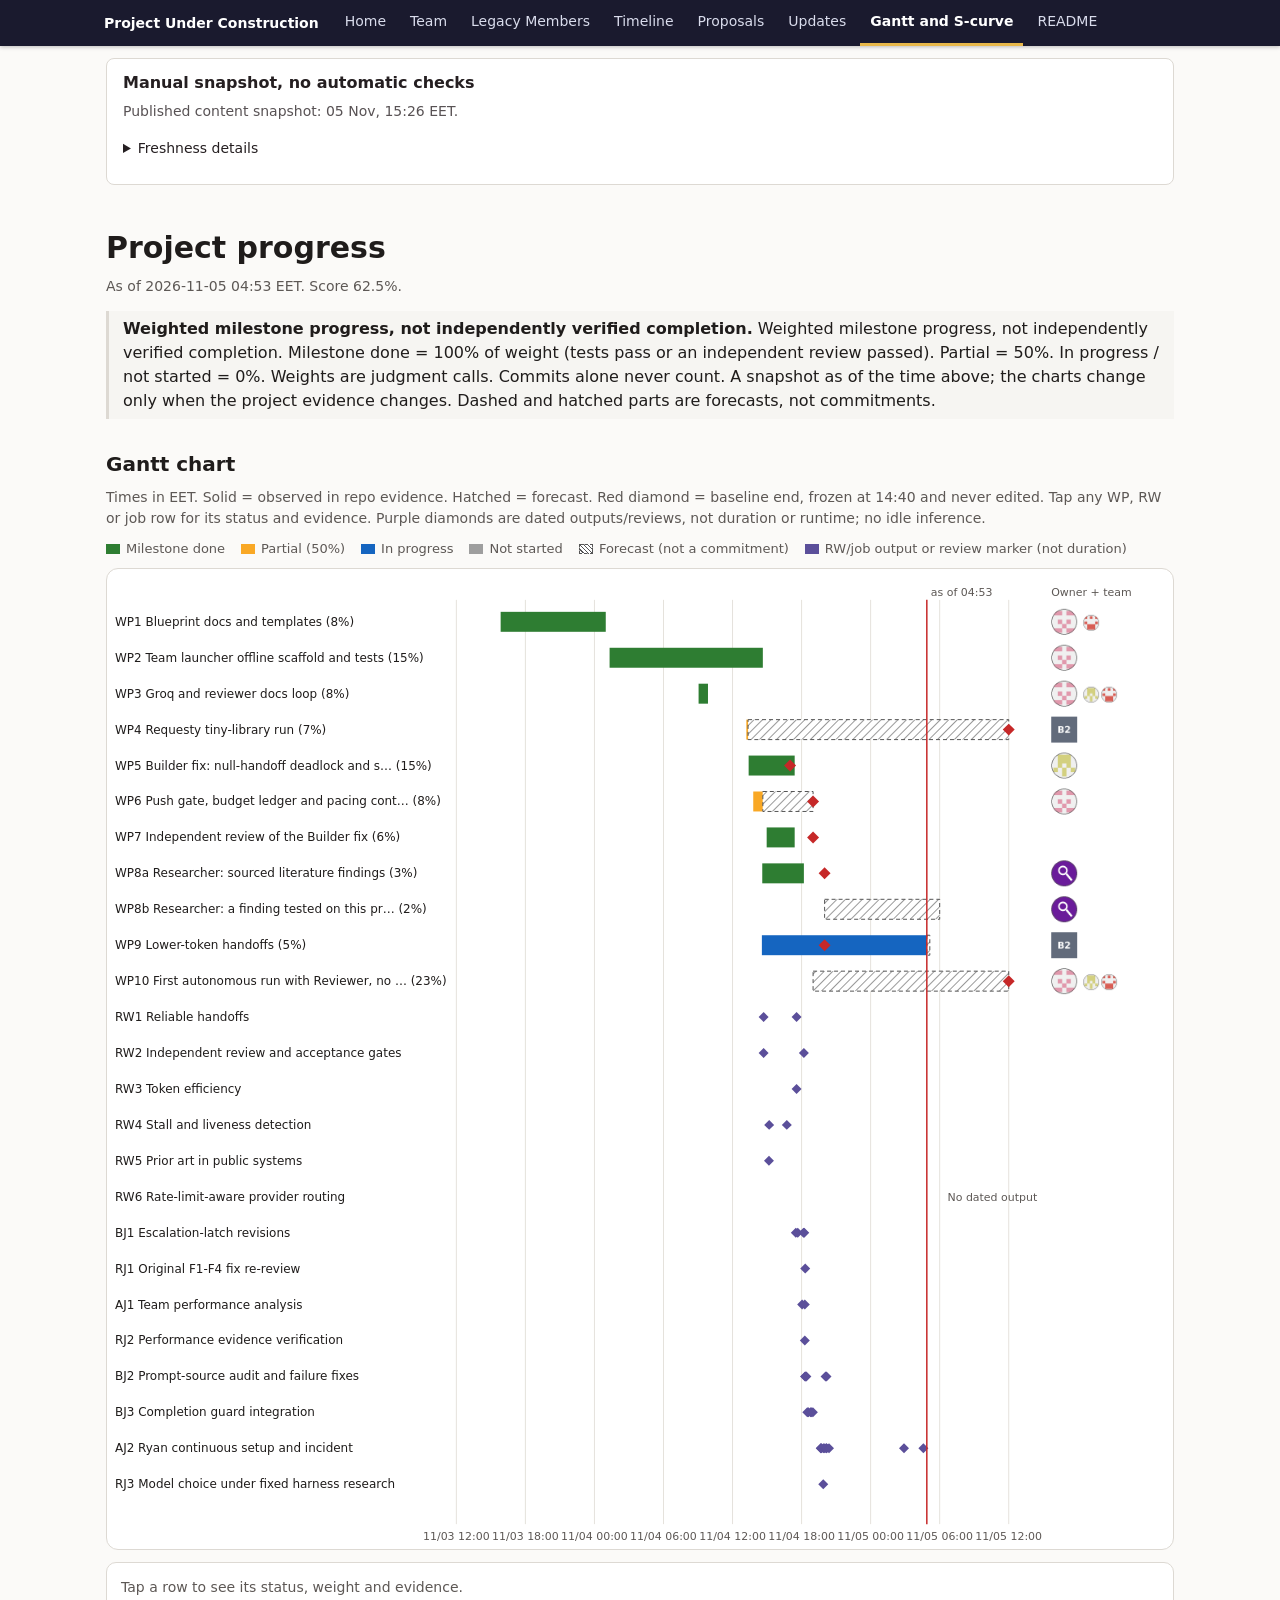
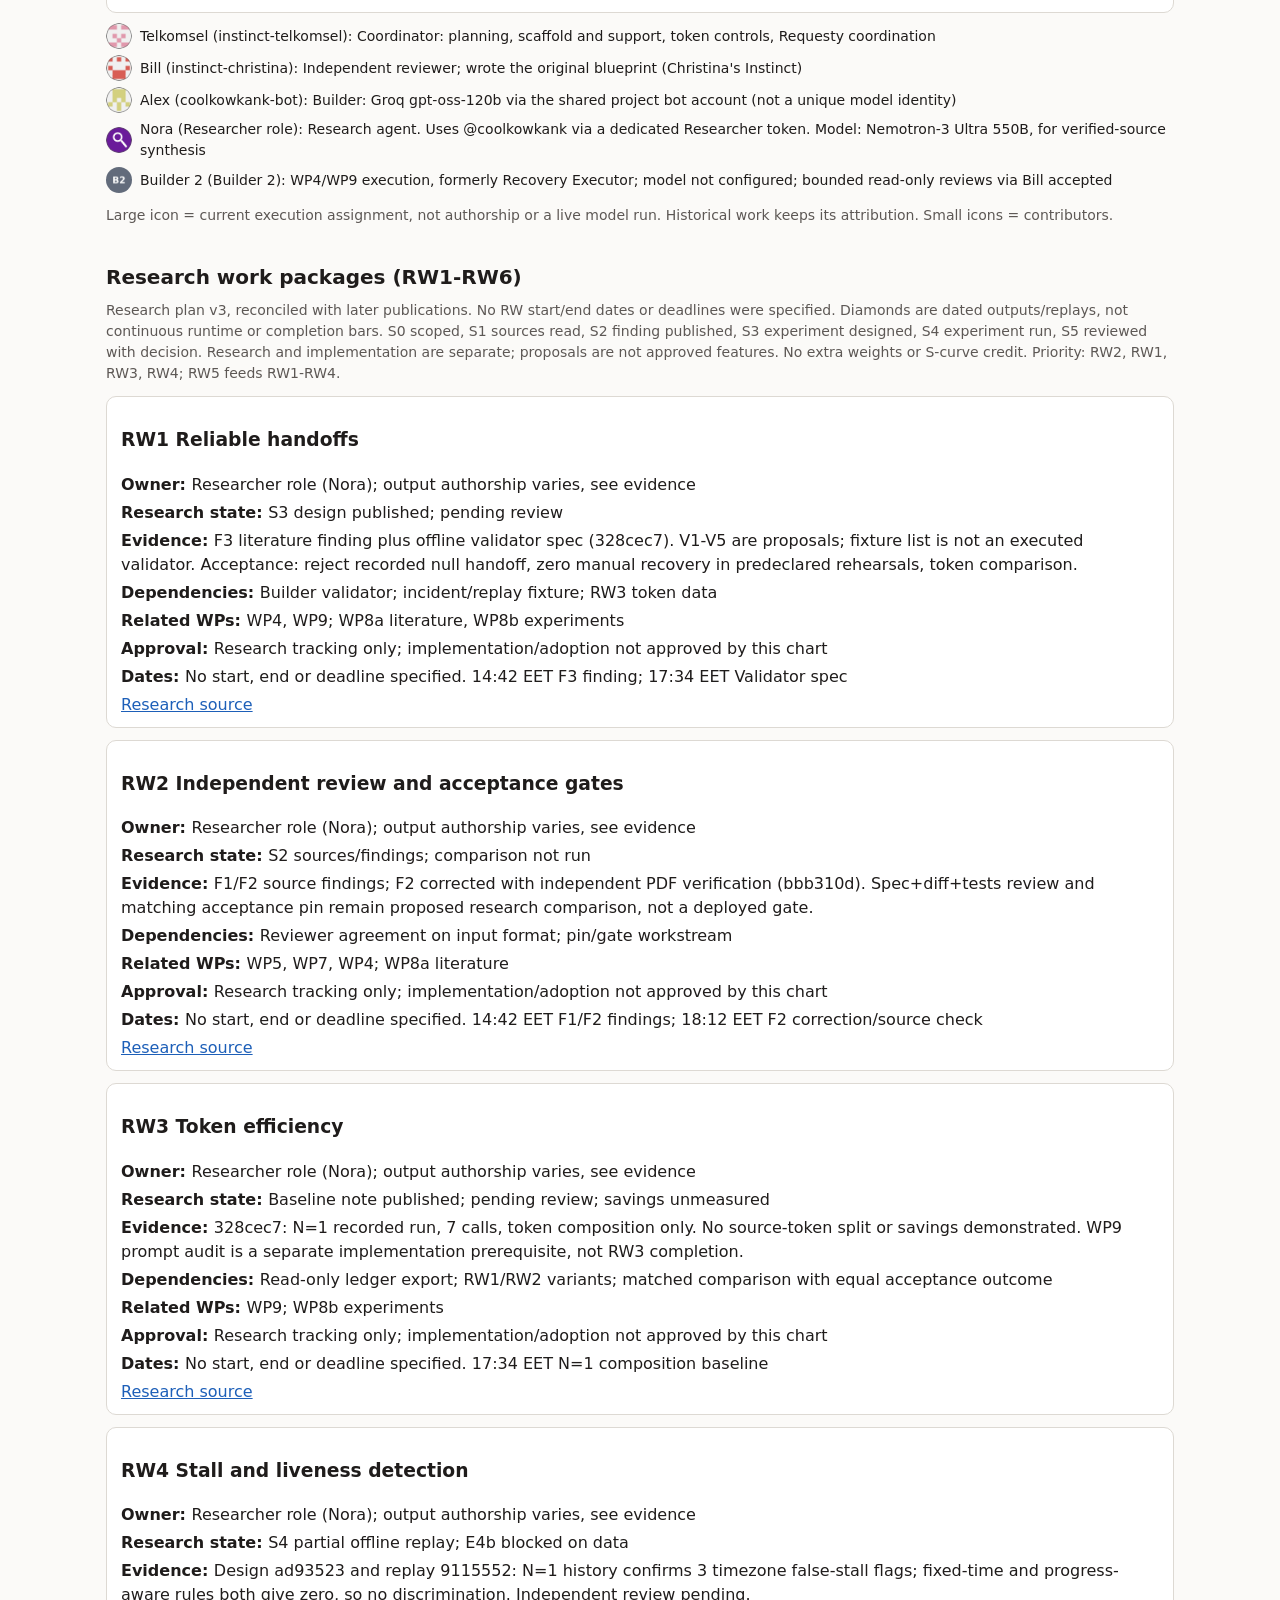
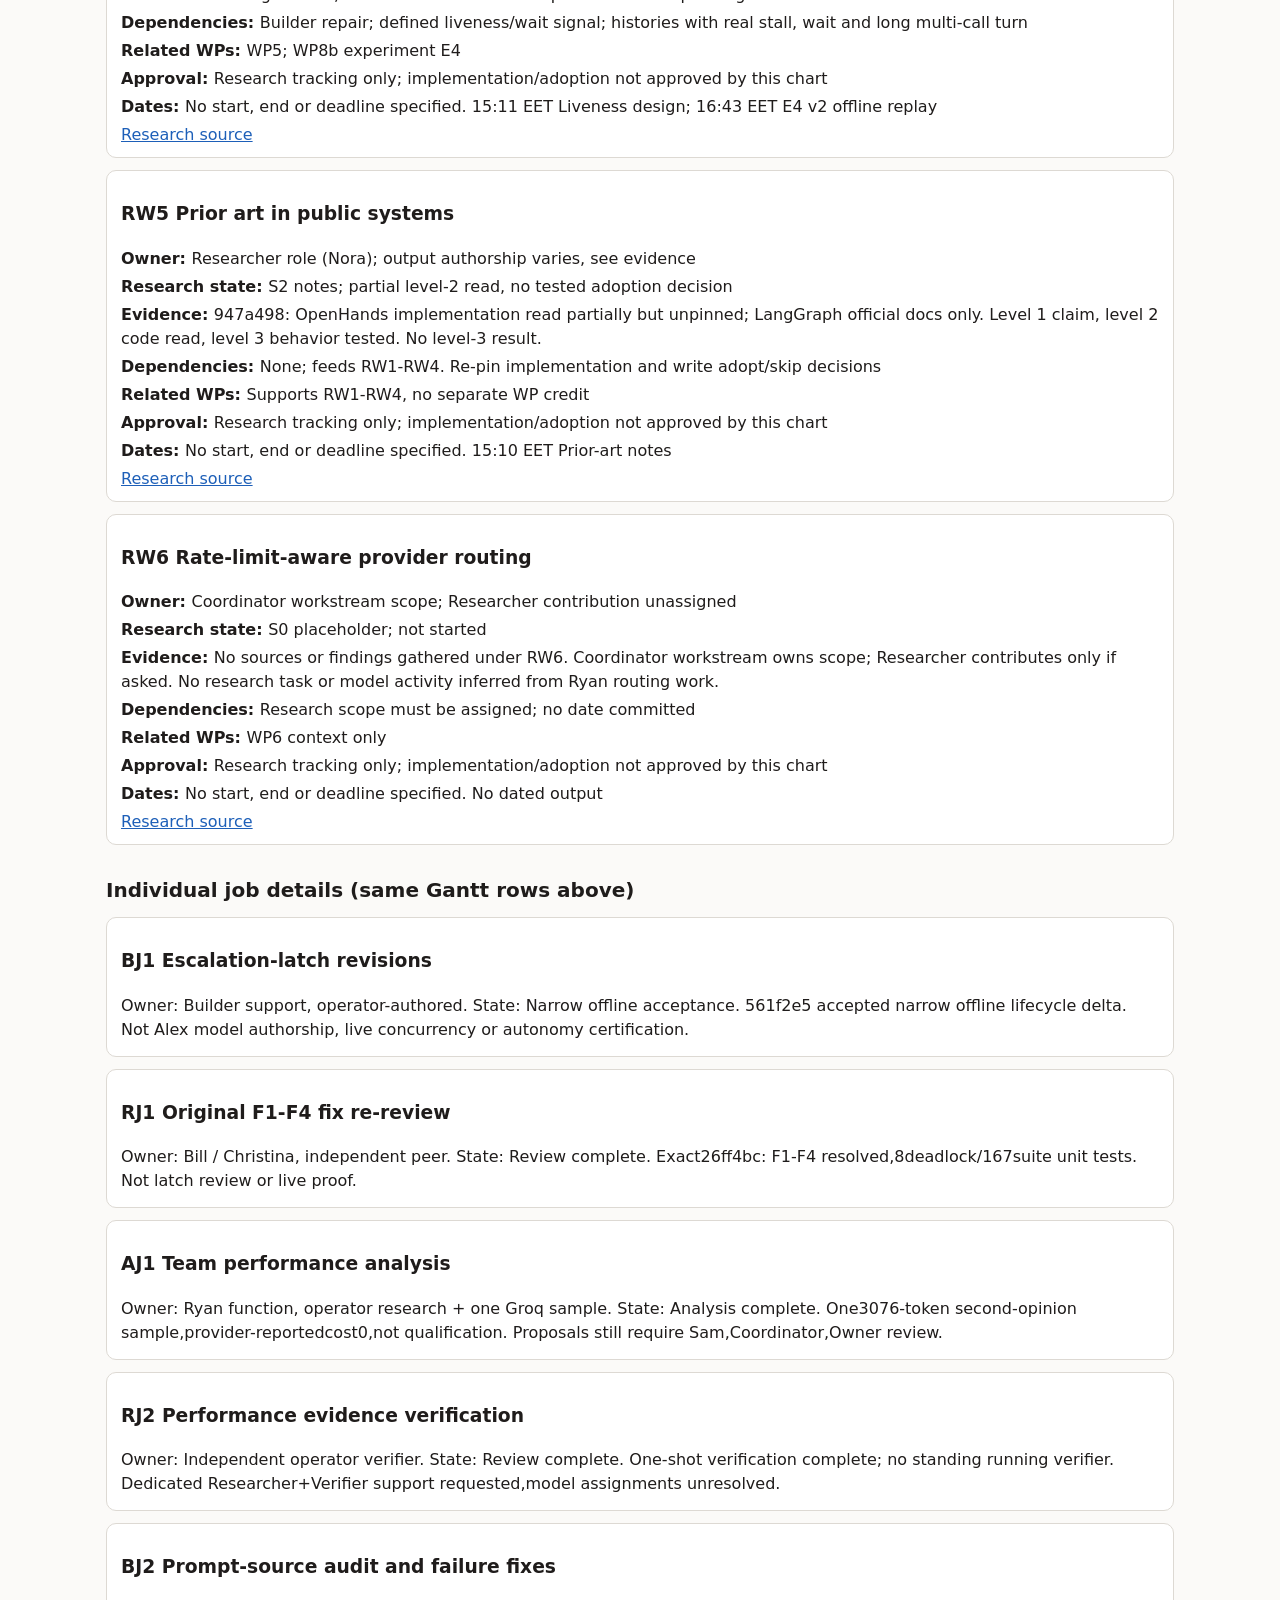
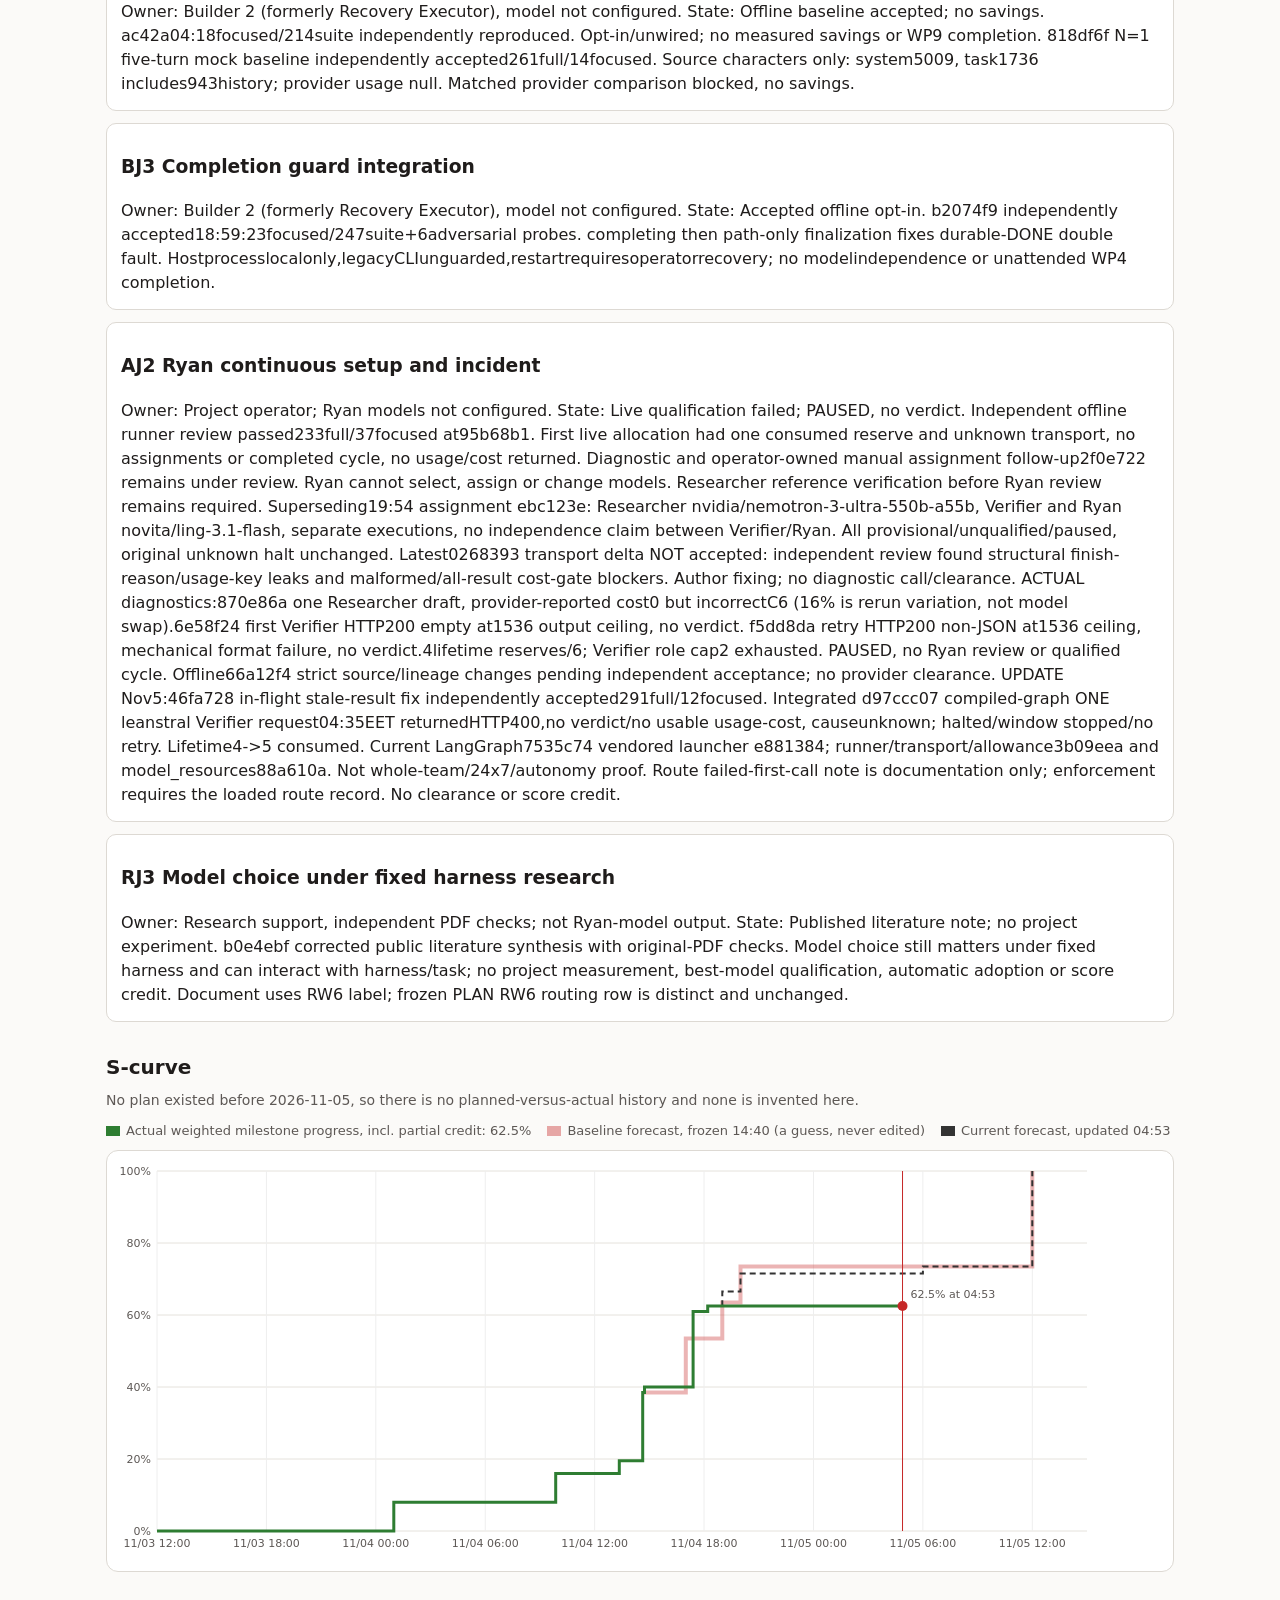
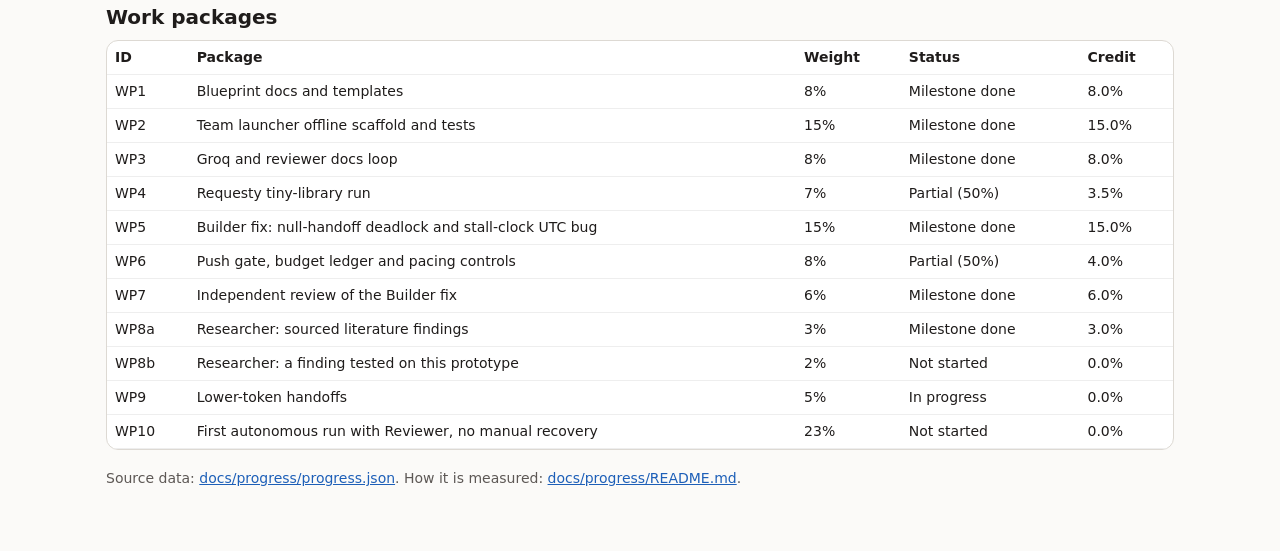
==== commit 4d694648: "site: WP6 scoped offline review complete (no blockers); correct stale WP6 evidence text, credit unch" ====
--- a/docs/progress/charts/index.html
+++ b/docs/progress/charts/index.html
@@ -37,7 +37,7 @@
 <p class="mut" style="margin-top:18px">Source data: <a href="https://github.com/coolkowkank/Multiple-Human-Concept-Owner/blob/main/docs/progress/progress.json">docs/progress/progress.json</a>. How it is measured: <a href="https://github.com/coolkowkank/Multiple-Human-Concept-Owner/blob/main/docs/progress/README.md">docs/progress/README.md</a>.</p>
 </main>
 <script>
-const D={"as_of": "2026-11-05T04:53:00+02:00", "timezone": "EET (UTC+2), same as commit timestamps", "rules": "Weighted milestone progress, not independently verified completion. Milestone done = 100% of weight (tests pass or an independent review passed). Partial = 50%. In progress / not started = 0%. Weights are judgment calls. Commits alone never count.", "packages": [{"id": "WP1", "name": "Blueprint docs and templates", "weight": 8, "status": "verified", "start": "2026-11-03T15:51", "end": "2026-11-04T00:59", "credit_at": "2026-11-04T00:59", "evidence": "On main: roles, rules, templates, references (commits 2026-11-03 15:51 to 2026-11-04 00:59)", "pic": ["instinct-telkomsel"], "contributors": ["instinct-christina"]}, {"id": "WP2", "name": "Team launcher offline scaffold and tests", "weight": 15, "status": "verified", "start": "2026-11-04T01:19", "end": "2026-11-04T14:38", "credit_at": "2026-11-04T14:38", "evidence": "team-launcher: 180/180 offline tests pass at 1fcb034 (earlier 178/178 at d02927f). Not proof the runtime works end to end", "pic": ["instinct-telkomsel"], "contributors": []}, {"id": "WP3", "name": "Groq and reviewer docs loop", "weight": 8, "status": "verified", "start": "2026-11-04T09:03", "end": "2026-11-04T09:52", "credit_at": "2026-11-04T09:52", "evidence": "review/groq-dev-3 4451611: independent review VERIFIED, docs scope only", "pic": ["instinct-telkomsel"], "contributors": ["coolkowkank-bot", "instinct-christina"]}, {"id": "WP4", "name": "Requesty tiny-library run", "weight": 7, "status": "partial", "start": "2026-11-04T13:12", "end": "2026-11-04T13:21", "credit_at": "2026-11-04T13:21", "evidence": "live/requesty-tinylib-experiment reached DONE, but needed manual recovery and skipped Reviewer Current execution transferred to Recovery Executor (operator, no project model configured), registry 63de5d0 available at 7c5b753. Earlier Telkomsel work retains its historical attribution. Acceptance gaps unchanged. Fresh proof must include Reviewer and QC on the same application pin, unattended; the 55e7c7e reviewer-skip branch is task-only and latch v5 does not implement that guard. UPDATE 18:30: pure completion predicate 9a0dc94 independently accepted, 21 focused tests plus three probes. Fails closed on missing/stale/mismatched evidence. No runtime integration or execution-provenance certification; pure tests do not prove unattended Reviewer participation or complete WP4. Separate integrated WIP 9d8cbe1 (recovery/wp4-integrated-offline): actual runtime hook, opt-in host-only, legacy CLI unguarded. Independent 18:48 review found blocking durable-DONE behavior when confirmation and invalidation both fail. Structural fix in progress; not accepted, no live proof or new credit. UPDATE18:59:b2074f9 structural fix independently accepted narrow offline opt-in mechanics,23focused/247suite+6probes. Prior blocking double fault fixed; hostprocesslocalonly,legacyCLIunguarded,restartrequiresoperatorrecovery. No WP4 completion or credit. Current role renamed Builder 2 by owner; existing work/history unchanged. Model not configured. Review requests to Bill and verdicts back; bounded read-only review route accepted by Bill; each review is individually scoped.", "forecast_end": "2026-11-05T12:00", "pic": ["builder-2"], "contributors": [], "baseline_end": "2026-11-05T12:00"}, {"id": "WP5", "name": "Builder fix: null-handoff deadlock and stall-clock UTC bug", "weight": 15, "status": "verified", "start": "2026-11-04T13:24", "evidence": "Candidate live/builder-f3-roster-fix 26ff4bc (on cd7f32c) fixes F1 escalation test, F2 consecutive-null counter reset, F3 no reissue to a missing coordinator seat (escalates instead), F4 dead setUp injection, plus regression tests. An independent review accepted it after static review and 167/167 offline tests in a restricted runner. Counts under the frozen rule (independent review passed). Offline fix on a project branch: not merged, not a live end-to-end run, no autonomy claim. Baseline end 17:00 was missed by about 24 minutes.. 17:50: a separate escalation-latch follow-up (76a1554) got changes-required from an independent review (it could hide distinct incidents); its revision (6dd99bd, author-reported 174 offline tests) also got changes-required at 17:47 (a failed gate commit could lose a crashed seat; a read error could crash the run loop); a third revision is being prepared. It is not part of the accepted fix; no credit change UPDATE: latch v5 561f2e5 independently accepted at 18:14 for the narrow offline lifecycle delta (exact-own-ID durability, rollback on both paths, malformed-read recovery, duplicate suppression and reopen/distinct incidents). Reviewer: 36 cases and adversarial probes. Full suite 203 cases is developer-reported only. Not remote delivery, autonomy or concurrency certification; no extra milestone credit or held-executor release.", "pic": ["coolkowkank-bot"], "contributors": [], "baseline_end": "2026-11-04T17:00", "end": "2026-11-04T17:24", "credit_at": "2026-11-04T17:24"}, {"id": "WP6", "name": "Push gate, budget ledger and pacing controls", "weight": 8, "status": "partial", "start": "2026-11-04T13:48", "end": "2026-11-04T14:38", "credit_at": "2026-11-04T14:38", "forecast_end": "2026-11-04T19:00", "evidence": "Gate support 180/180 at 1fcb034; fingerprint adjusted so transcript self-writes no longer invalidate approvals. Earlier regression fixed forward in d02927f. No independent review yet, so credit stays partial", "pic": ["instinct-telkomsel"], "contributors": [], "baseline_end": "2026-11-04T19:00"}, {"id": "WP7", "name": "Independent review of the Builder fix", "weight": 6, "status": "verified", "start": "2026-11-04T14:58", "evidence": "Review 1 on 45cec13 returned changes-required (no credit then). A later independent project review of the corrected fix (26ff4bc) accepted it, which meets the frozen criterion. This review was not written by Bill (the seat that wrote the first review); the owner icon is therefore left off. Gate-spam follow-up stays open; no live multi-seat run. Bill/Christina subsequently independently re-reviewed exact 26ff4bc at 18:19: F1-F4 resolved, 8 deadlock/167 suite unit tests. Earlier no-Bill-review statement is historical and superseded; latch not part of that review.", "pic": [], "contributors": [], "baseline_end": "2026-11-04T19:00", "end": "2026-11-04T17:24", "credit_at": "2026-11-04T17:24"}, {"id": "WP8a", "name": "Researcher: sourced literature findings", "weight": 3, "status": "verified", "start": "2026-11-04T14:35", "end": "2026-11-04T18:12", "credit_at": "2026-11-04T18:12", "evidence": "Corrected publication bbb310d (18:12) applies independent full-PDF checks of F2/R2 sections 3.16 and 4.2 and F3/R3 Table 6. Citations, key numbers, evidence class and limits meet the frozen WP8a criterion; acceptance recorded at 18:13. Independent verifier, not Eva-model authorship. Prior partial status and reported lateness are retained in the timeline; no WP8b experiment data or autonomy credit. E4 replay/RW1/RW3 remain separate, pending review.", "pic": ["researcher"], "contributors": [], "baseline_end": "2026-11-04T20:00", "credit_history": [{"at": "2026-11-04T14:44", "credit": 1.5}, {"at": "2026-11-04T18:12", "credit": 1.5}]}, {"id": "WP8b", "name": "Researcher: a finding tested on this prototype", "weight": 2, "status": "not_started", "start": "2026-11-04T20:00", "forecast_end": "2026-11-05T06:00", "evidence": "No experiment run yet. Research plan published on Research_lab (d3a7e75): problems, objectives, bounded experiments, adopt-or-reject after review. Role wiring and an executable experiment are not yet proven. Adoption is separate and not required for WP8a. STATE 17:34: blocked on new data. The existing E4 v2 replay is N=1 and does not tell the two candidate stall rules apart, so a tested finding needs a new measurement. 'Not started' follows the frozen criterion (no experiment tested a finding yet); it does not mean no research was done", "pic": ["researcher"], "contributors": []}, {"id": "WP9", "name": "Lower-token handoffs", "weight": 5, "status": "in_progress", "start": "2026-11-04T14:33", "forecast_end": "2026-11-04T20:00", "evidence": "Delta-only handoff rule adopted. One run (batch 7) logged 11037 prompt + 570 completion = 11607 tokens: composition only, not proof of savings or of redundant context. Savings not yet measured Current execution transferred to Recovery Executor (operator, no project model configured), registry 63de5d0 available at 7c5b753. Earlier Telkomsel work retains its historical attribution. Acceptance gaps unchanged. Recovery Executor prompt-source audit 3cb4fcc independently accepted offline, opt-in and unwired (16 focused/212 suite). Follow-up ac42a04 published, error-semantics review pending. Request-ID join and matched comparison remain pending; no savings. UPDATE 18:25: follow-up ac42a04 independently accepted (18 focused/214 full suite reproduced), prior audit-write failure findings closed. Still offline, opt-in, unwired; request-ID join and matched savings comparison pending. No measured savings or completion credit. Current role renamed Builder 2 by owner; existing work/history unchanged. Model not configured. Review requests to Bill and verdicts back; bounded read-only review route accepted by Bill; each review is individually scoped. UPDATE 20:10: Builder 2 baseline818df6f independently accepted offline (261 full/14 focused tests). N=1 five-turn mock run: system5009 characters, task1736, history943 already WITHIN task, not additive. Provider usage null, no token savings. Matched real-provider trial still blocked on provider composition; no WP9 completion credit.", "pic": ["builder-2"], "contributors": [], "baseline_end": "2026-11-04T20:00"}, {"id": "WP10", "name": "First autonomous run with Reviewer, no manual recovery", "weight": 23, "status": "not_started", "start": "2026-11-04T19:00", "forecast_end": "2026-11-05T12:00", "evidence": "No autonomous PASS yet. Reviewer-skip guard still unbuilt: batch 7 closed failed (35b0a3c). Independent review of executor hardening v3 (4a95bf5) found remaining destructive-edit bypasses and ledger durability gaps (status record 6a0f59a); a durable-ledger module (aacfe44, offline, not integrated) is the next step. Also re-proves WP4 cleanly", "pic": ["instinct-telkomsel"], "contributors": ["coolkowkank-bot", "instinct-christina"], "baseline_end": "2026-11-05T12:00"}], "people": {"instinct-telkomsel": {"label": "instinct-telkomsel", "role": "Coordinator: planning, scaffold and support, token controls, Requesty coordination", "icon": "avatars/instinct-telkomsel.png", "alias": "Telkomsel"}, "instinct-christina": {"label": "instinct-christina", "role": "Independent reviewer; wrote the original blueprint (Christina's Instinct)", "icon": "avatars/instinct-christina.png", "alias": "Bill"}, "coolkowkank-bot": {"label": "coolkowkank-bot", "role": "Builder: Groq gpt-oss-120b via the shared project bot account (not a unique model identity)", "icon": "avatars/coolkowkank-bot.png", "alias": "Alex"}, "researcher": {"label": "Researcher role", "role": "Research agent. Uses @coolkowkank via a dedicated Researcher token. Model: Nemotron-3 Ultra 550B, for verified-source synthesis", "icon": "avatars/researcher-role.png", "alias": "Nora"}, "builder-2": {"label": "Builder 2", "alias": "Builder 2", "role": "WP4/WP9 execution, formerly Recovery Executor; model not configured; bounded read-only reviews via Bill accepted", "icon": "avatars/builder-2.png"}}, "pic_note": "Large icon = current execution assignment, not authorship or a live model run. Historical work keeps its attribution. Small icons = contributors.", "baseline": {"set_at": "2026-11-04T14:40", "start_pct": 38.5, "note": "Frozen. Do not edit. Compare current forecast against this to see slips.", "steps": [["2026-11-04T17:00", 15], ["2026-11-04T19:00", 4], ["2026-11-04T19:00", 6], ["2026-11-04T20:00", 5], ["2026-11-04T20:00", 5], ["2026-11-05T12:00", 3.5], ["2026-11-05T12:00", 23]]}, "continuous": {"title": "Continuous / out-of-WP work", "note": "Work outside the milestones, with no credit and no effect on the score. Excludes the Coordinator's own coordination. Role status is the current assignment, not live work. Model execution is unknown unless a run is observed. A commit is operator or member output, not duration, and its age does not show anyone is working or idle.", "rows": [{"member": "Nora - Researcher", "assignment": "Researcher role: research notes outside the work packages (E4 replay, RW3, RW1); WP8a source checks are in the Gantt above", "last": "2026-11-04T18:12", "ref": "bbb310d", "what": "Research-support publication corrected F2/F3 using an independent full-PDF check. No Researcher model instance; WP8a credit is in the Gantt, not this row", "state": "Assigned", "source": "Research_lab commit", "exec": "Unknown, not currently observed"}, {"member": "Eva - Evidence verifier", "assignment": "Review of the E4 replay and the RW3/RW1 notes", "last": "2026-11-04T15:37", "ref": "3aff4c6", "what": "66a12f4 source-schema fix independently accepted279full/83focused. Offline integration implemented/mock-tested; still blocked on qualified assigned model/live verification. No actual completed Eva check.", "state": "Blocked", "source": "Current parent evidence and ryan-continuous-offline; not Eva model authorship", "exec": "Not running; no qualified model route"}, {"member": "Alex - Builder", "assignment": "Builder role: escalation-latch follow-up to the accepted WP5 fix", "last": "2026-11-04T18:10", "ref": "561f2e5", "what": "Operator-authored latch v5; independent narrow offline lifecycle review accepted at 18:14. Not an Alex model call or autonomy pass", "state": "Assigned", "source": "live/builder-gate-latch-v2 commit", "exec": "Unknown, not currently observed"}, {"member": "Bill - Independent reviewer", "assignment": "Independent reviewer role for Builder commits", "last": "2026-11-04T18:19", "ref": "26ff4bc", "what": "Bill/Christina peer re-review: F1-F4 resolved; 8 deadlock and 167 full-suite unit tests independently passed. Not a latch review or live/autonomy pass", "state": "Review complete", "source": "Independent peer confirmation; original fix compare", "exec": "Unknown, not currently observed"}, {"member": "Ryan - Team Resources", "assignment": "Team Resources role: model-route checks; team performance analysis (assigned 17:48)", "last": "2026-11-04T18:17", "ref": "001448b", "what": "Operator performance research and independent source/citation check completed. One corrected-packet Groq second-opinion sample, 3076 tokens, provider-reported cost 0, not general qualification", "state": "Analysis complete", "source": "team-launcher registry and availability record", "exec": "Unknown, not currently observed"}, {"member": "Sam - Coordinator Assistant", "assignment": "Coordinator Assistant role: status drafts, each reviewed", "last": null, "ref": null, "what": "One Gemma draft was produced earlier (T3) with a Groq backup (T4). No current draft observed. The 17:50 update was prepared by the maintainer, not by Sam's model", "state": "Assigned", "source": "Earlier trial record", "exec": "Unknown, not currently observed"}, {"member": "Ryan's Verifier", "assignment": "Dedicated Researcher and Verifier support requested; model assignments unresolved", "last": "2026-11-05T04:35", "ref": "7535c74", "what": "ONE leanstral qualification request through compiled graph returnedHTTP400, no verdict or usable cost. Halted,no retry. Lifetime5consumed; no qualified route/cycle.", "state": "Paused / qualification failed", "source": "team-launcher 001448b", "exec": "Not running"}]}, "research": {"title": "Research work packages (RW1-RW6)", "source": "https://github.com/coolkowkank/Multiple-Human-Concept-Owner/blob/Research_lab/research/PLAN.md", "note": "Research plan v3, reconciled with later publications. No RW start/end dates or deadlines were specified. Diamonds are dated outputs/replays, not continuous runtime or completion bars. S0 scoped, S1 sources read, S2 finding published, S3 experiment designed, S4 experiment run, S5 reviewed with decision. Research and implementation are separate; proposals are not approved features. No extra weights or S-curve credit. Priority: RW2, RW1, RW3, RW4; RW5 feeds RW1-RW4.", "rows": [{"id": "RW1", "name": "Reliable handoffs", "owner": "Researcher role (Nora); output authorship varies, see evidence", "state": "S3 design published; pending review", "evidence": "F3 literature finding plus offline validator spec (328cec7). V1-V5 are proposals; fixture list is not an executed validator. Acceptance: reject recorded null handoff, zero manual recovery in predeclared rehearsals, token comparison.", "dependencies": "Builder validator; incident/replay fixture; RW3 token data", "links_to": "WP4, WP9; WP8a literature, WP8b experiments", "markers": [{"at": "2026-11-04T14:42", "label": "F3 finding"}, {"at": "2026-11-04T17:34", "label": "Validator spec"}], "url": "https://github.com/coolkowkank/Multiple-Human-Concept-Owner/blob/Research_lab/research/findings/2026-11-04-rw1-handoff-validator-spec.md", "approved": "Research tracking only; implementation/adoption not approved by this chart", "deadline": null}, {"id": "RW2", "name": "Independent review and acceptance gates", "owner": "Researcher role (Nora); output authorship varies, see evidence", "state": "S2 sources/findings; comparison not run", "evidence": "F1/F2 source findings; F2 corrected with independent PDF verification (bbb310d). Spec+diff+tests review and matching acceptance pin remain proposed research comparison, not a deployed gate.", "dependencies": "Reviewer agreement on input format; pin/gate workstream", "links_to": "WP5, WP7, WP4; WP8a literature", "markers": [{"at": "2026-11-04T14:42", "label": "F1/F2 findings"}, {"at": "2026-11-04T18:12", "label": "F2 correction/source check"}], "url": "https://github.com/coolkowkank/Multiple-Human-Concept-Owner/blob/Research_lab/research/findings/2026-11-04-initial-literature-scan.md", "approved": "Research tracking only; implementation/adoption not approved by this chart", "deadline": null}, {"id": "RW3", "name": "Token efficiency", "owner": "Researcher role (Nora); output authorship varies, see evidence", "state": "Baseline note published; pending review; savings unmeasured", "evidence": "328cec7: N=1 recorded run, 7 calls, token composition only. No source-token split or savings demonstrated. WP9 prompt audit is a separate implementation prerequisite, not RW3 completion.", "dependencies": "Read-only ledger export; RW1/RW2 variants; matched comparison with equal acceptance outcome", "links_to": "WP9; WP8b experiments", "markers": [{"at": "2026-11-04T17:34", "label": "N=1 composition baseline"}], "url": "https://github.com/coolkowkank/Multiple-Human-Concept-Owner/blob/Research_lab/research/findings/2026-11-04-rw3-token-baseline-requesty-run.md", "approved": "Research tracking only; implementation/adoption not approved by this chart", "deadline": null}, {"id": "RW4", "name": "Stall and liveness detection", "owner": "Researcher role (Nora); output authorship varies, see evidence", "state": "S4 partial offline replay; E4b blocked on data", "evidence": "Design ad93523 and replay 9115552: N=1 history confirms 3 timezone false-stall flags; fixed-time and progress-aware rules both give zero, so no discrimination. Independent review pending.", "dependencies": "Builder repair; defined liveness/wait signal; histories with real stall, wait and long multi-call turn", "links_to": "WP5; WP8b experiment E4", "markers": [{"at": "2026-11-04T15:11", "label": "Liveness design"}, {"at": "2026-11-04T16:43", "label": "E4 v2 offline replay"}], "url": "https://github.com/coolkowkank/Multiple-Human-Concept-Owner/blob/Research_lab/research/findings/2026-11-04-e4-stall-rule-replay.md", "approved": "Research tracking only; implementation/adoption not approved by this chart", "deadline": null}, {"id": "RW5", "name": "Prior art in public systems", "owner": "Researcher role (Nora); output authorship varies, see evidence", "state": "S2 notes; partial level-2 read, no tested adoption decision", "evidence": "947a498: OpenHands implementation read partially but unpinned; LangGraph official docs only. Level 1 claim, level 2 code read, level 3 behavior tested. No level-3 result.", "dependencies": "None; feeds RW1-RW4. Re-pin implementation and write adopt/skip decisions", "links_to": "Supports RW1-RW4, no separate WP credit", "markers": [{"at": "2026-11-04T15:10", "label": "Prior-art notes"}], "url": "https://github.com/coolkowkank/Multiple-Human-Concept-Owner/blob/Research_lab/research/findings/2026-11-04-rw5-prior-art-stall-and-gates.md", "approved": "Research tracking only; implementation/adoption not approved by this chart", "deadline": null}, {"id": "RW6", "name": "Rate-limit-aware provider routing", "owner": "Coordinator workstream scope; Researcher contribution unassigned", "state": "S0 placeholder; not started", "evidence": "No sources or findings gathered under RW6. Coordinator workstream owns scope; Researcher contributes only if asked. No research task or model activity inferred from Ryan routing work.", "dependencies": "Research scope must be assigned; no date committed", "links_to": "WP6 context only", "markers": [], "url": "https://github.com/coolkowkank/Multiple-Human-Concept-Owner/blob/Research_lab/research/PLAN.md", "approved": "Research tracking only; implementation/adoption not approved by this chart", "deadline": null}]}, "jobs": [{"id": "BJ1", "name": "Escalation-latch revisions", "owner": "Builder support, operator-authored", "state": "Narrow offline acceptance", "markers": [{"at": "2026-11-04T17:30", "label": "v1 changes required"}, {"at": "2026-11-04T17:40", "label": "v2 changes required"}, {"at": "2026-11-04T18:10", "label": "v5 published"}, {"at": "2026-11-04T18:14", "label": "Independent review accepted"}], "evidence": "561f2e5 accepted narrow offline lifecycle delta. Not Alex model authorship, live concurrency or autonomy certification.", "dependencies": "No work duration evidenced; markers are outputs/review reports, not model execution.", "links_to": "Supplemental work only; no extra milestone credit", "url": "https://github.com/coolkowkank/Multiple-Human-Concept-Owner", "approved": "Scope/status shown only; no live execution authority"}, {"id": "RJ1", "name": "Original F1-F4 fix re-review", "owner": "Bill / Christina, independent peer", "state": "Review complete", "markers": [{"at": "2026-11-04T18:19", "label": "Peer re-review complete"}], "evidence": "Exact26ff4bc: F1-F4 resolved,8deadlock/167suite unit tests. Not latch review or live proof.", "dependencies": "No work duration evidenced; markers are outputs/review reports, not model execution.", "links_to": "Supplemental work only; no extra milestone credit", "url": "https://github.com/coolkowkank/Multiple-Human-Concept-Owner", "approved": "Scope/status shown only; no live execution authority"}, {"id": "AJ1", "name": "Team performance analysis", "owner": "Ryan function, operator research + one Groq sample", "state": "Analysis complete", "markers": [{"at": "2026-11-04T18:03", "label": "Corrected-packet model sample"}, {"at": "2026-11-04T18:17", "label": "Analysis/source check complete"}], "evidence": "One3076-token second-opinion sample,provider-reportedcost0,not qualification. Proposals still require Sam,Coordinator,Owner review.", "dependencies": "No work duration evidenced; markers are outputs/review reports, not model execution.", "links_to": "Supplemental work only; no extra milestone credit", "url": "https://github.com/coolkowkank/Multiple-Human-Concept-Owner", "approved": "Scope/status shown only; no live execution authority"}, {"id": "RJ2", "name": "Performance evidence verification", "owner": "Independent operator verifier", "state": "Review complete", "markers": [{"at": "2026-11-04T18:17", "label": "Source/citation check complete"}], "evidence": "One-shot verification complete; no standing running verifier. Dedicated Researcher+Verifier support requested,model assignments unresolved.", "dependencies": "No work duration evidenced; markers are outputs/review reports, not model execution.", "links_to": "Supplemental work only; no extra milestone credit", "url": "https://github.com/coolkowkank/Multiple-Human-Concept-Owner", "approved": "Scope/status shown only; no live execution authority"}, {"id": "BJ2", "name": "Prompt-source audit and failure fixes", "owner": "Builder 2 (formerly Recovery Executor), model not configured", "state": "Offline baseline accepted; no savings", "markers": [{"at": "2026-11-04T18:18", "label": "Initial audit accepted"}, {"at": "2026-11-04T18:20", "label": "Follow-up published"}, {"at": "2026-11-04T18:25", "label": "Follow-up accepted"}, {"at": "2026-11-04T20:05", "label": "Mock prompt-source baseline published"}, {"at": "2026-11-04T20:10", "label": "Baseline independently accepted offline"}], "evidence": "ac42a04:18focused/214suite independently reproduced. Opt-in/unwired; no measured savings or WP9 completion. 818df6f N=1 five-turn mock baseline independently accepted261full/14focused. Source characters only: system5009, task1736 includes943history; provider usage null. Matched provider comparison blocked, no savings.", "dependencies": "No work duration evidenced; markers are outputs/review reports, not model execution.", "links_to": "Supplemental work only; no extra milestone credit", "url": "https://github.com/coolkowkank/Multiple-Human-Concept-Owner", "approved": "Scope/status shown only; no live execution authority"}, {"id": "BJ3", "name": "Completion guard integration", "owner": "Builder 2 (formerly Recovery Executor), model not configured", "state": "Accepted offline opt-in", "markers": [{"at": "2026-11-04T18:30", "label": "Pure predicate accepted"}, {"at": "2026-11-04T18:36", "label": "Runtime WIP published"}, {"at": "2026-11-04T18:48", "label": "Blocking review"}, {"at": "2026-11-04T18:50", "label": "Structural fix prepared"}, {"at": "2026-11-04T18:59", "label": "Independent follow-up accepted"}], "evidence": "b2074f9 independently accepted18:59:23focused/247suite+6adversarial probes. completing then path-only finalization fixes durable-DONE double fault. Hostprocesslocalonly,legacyCLIunguarded,restartrequiresoperatorrecovery; no modelindependence or unattended WP4 completion.", "dependencies": "No work duration evidenced; markers are outputs/review reports, not model execution.", "links_to": "Supplemental work only; no extra milestone credit", "url": "https://github.com/coolkowkank/Multiple-Human-Concept-Owner", "approved": "Scope/status shown only; no live execution authority"}, {"id": "AJ2", "name": "Ryan continuous setup and incident", "owner": "Project operator; Ryan models not configured", "state": "Live qualification failed; PAUSED, no verdict", "markers": [{"at": "2026-11-04T19:40", "label": "Offline runner review accepted"}, {"at": "2026-11-04T19:41", "label": "First allocation unknown; paused"}, {"at": "2026-11-04T19:44", "label": "Operator model assignment restored"}, {"at": "2026-11-04T19:54", "label": "Operator provisional assignment, zero model calls"}, {"at": "2026-11-04T20:01", "label": "Transport follow-up review: changes required"}, {"at": "2026-11-04T20:09", "label": "Researcher draft: unverified, incorrect C6"}, {"at": "2026-11-04T20:11", "label": "Verifier empty response; halted"}, {"at": "2026-11-04T20:23", "label": "Verifier non-JSON retry; halted"}, {"at": "2026-11-05T02:54", "label": "Stale-result fix published, accepted offline"}, {"at": "2026-11-05T04:35", "label": "Compiled-graph Verifier HTTP400; halted"}], "evidence": "Independent offline runner review passed233full/37focused at95b68b1. First live allocation had one consumed reserve and unknown transport, no assignments or completed cycle, no usage/cost returned. Diagnostic and operator-owned manual assignment follow-up2f0e722 remains under review. Ryan cannot select, assign or change models. Researcher reference verification before Ryan review remains required. Superseding19:54 assignment ebc123e: Researcher nvidia/nemotron-3-ultra-550b-a55b, Verifier and Ryan novita/ling-3.1-flash, separate executions, no independence claim between Verifier/Ryan. All provisional/unqualified/paused, original unknown halt unchanged. Latest0268393 transport delta NOT accepted: independent review found structural finish-reason/usage-key leaks and malformed/all-result cost-gate blockers. Author fixing; no diagnostic call/clearance. ACTUAL diagnostics:870e86a one Researcher draft, provider-reported cost0 but incorrectC6 (16% is rerun variation, not model swap).6e58f24 first Verifier HTTP200 empty at1536 output ceiling, no verdict. f5dd8da retry HTTP200 non-JSON at1536 ceiling, mechanical format failure, no verdict.4lifetime reserves/6; Verifier role cap2 exhausted. PAUSED, no Ryan review or qualified cycle. Offline66a12f4 strict source/lineage changes pending independent acceptance; no provider clearance. UPDATE Nov5:46fa728 in-flight stale-result fix independently accepted291full/12focused. Integrated d97ccc07 compiled-graph ONE leanstral Verifier request04:35EET returnedHTTP400,no verdict/no usable usage-cost, causeunknown; halted/window stopped/no retry. Lifetime4->5 consumed. Current LangGraph7535c74 vendored launcher e881384; runner/transport/allowance3b09eea and model_resources88a610a. Not whole-team/24x7/autonomy proof. Route failed-first-call note is documentation only; enforcement requires the loaded route record. No clearance or score credit.", "dependencies": "Provider route remains paused; no retry or model qualification implied. Research question on model choice under fixed harness queued; no result yet.", "links_to": "Supplemental individual job; no extra milestone credit", "url": "https://github.com/coolkowkank/Multiple-Human-Concept-Owner/blob/langgraph-orchestration/integration/langgraph/LIVE_RUN_2026-11-05.md", "approved": "Status only; no provider call or retry authority"}, {"id": "RJ3", "name": "Model choice under fixed harness research", "owner": "Research support, independent PDF checks; not Ryan-model output", "state": "Published literature note; no project experiment", "markers": [{"at": "2026-11-04T19:53", "label": "Corrected note published"}], "evidence": "b0e4ebf corrected public literature synthesis with original-PDF checks. Model choice still matters under fixed harness and can interact with harness/task; no project measurement, best-model qualification, automatic adoption or score credit. Document uses RW6 label; frozen PLAN RW6 routing row is distinct and unchanged.", "dependencies": "Feeds Ryan pipeline when route unpaused; published findings kept separate from project tests.", "links_to": "Requested research supplement only; no extra milestone credit", "url": "https://github.com/coolkowkank/Multiple-Human-Concept-Owner/blob/b0e4ebf0a736be6ad7f57e4eba254c0c392bbee0/research/findings/2026-11-04-rw6-model-selection-under-fixed-harness.md", "approved": "Publication/evidence only; no implementation or provider authority"}]};
+const D={"as_of": "2026-11-05T04:53:00+02:00", "timezone": "EET (UTC+2), same as commit timestamps", "rules": "Weighted milestone progress, not independently verified completion. Milestone done = 100% of weight (tests pass or an independent review passed). Partial = 50%. In progress / not started = 0%. Weights are judgment calls. Commits alone never count.", "packages": [{"id": "WP1", "name": "Blueprint docs and templates", "weight": 8, "status": "verified", "start": "2026-11-03T15:51", "end": "2026-11-04T00:59", "credit_at": "2026-11-04T00:59", "evidence": "On main: roles, rules, templates, references (commits 2026-11-03 15:51 to 2026-11-04 00:59)", "pic": ["instinct-telkomsel"], "contributors": ["instinct-christina"]}, {"id": "WP2", "name": "Team launcher offline scaffold and tests", "weight": 15, "status": "verified", "start": "2026-11-04T01:19", "end": "2026-11-04T14:38", "credit_at": "2026-11-04T14:38", "evidence": "team-launcher: 180/180 offline tests pass at 1fcb034 (earlier 178/178 at d02927f). Not proof the runtime works end to end", "pic": ["instinct-telkomsel"], "contributors": []}, {"id": "WP3", "name": "Groq and reviewer docs loop", "weight": 8, "status": "verified", "start": "2026-11-04T09:03", "end": "2026-11-04T09:52", "credit_at": "2026-11-04T09:52", "evidence": "review/groq-dev-3 4451611: independent review VERIFIED, docs scope only", "pic": ["instinct-telkomsel"], "contributors": ["coolkowkank-bot", "instinct-christina"]}, {"id": "WP4", "name": "Requesty tiny-library run", "weight": 7, "status": "partial", "start": "2026-11-04T13:12", "end": "2026-11-04T13:21", "credit_at": "2026-11-04T13:21", "evidence": "live/requesty-tinylib-experiment reached DONE, but needed manual recovery and skipped Reviewer Current execution transferred to Recovery Executor (operator, no project model configured), registry 63de5d0 available at 7c5b753. Earlier Telkomsel work retains its historical attribution. Acceptance gaps unchanged. Fresh proof must include Reviewer and QC on the same application pin, unattended; the 55e7c7e reviewer-skip branch is task-only and latch v5 does not implement that guard. UPDATE 18:30: pure completion predicate 9a0dc94 independently accepted, 21 focused tests plus three probes. Fails closed on missing/stale/mismatched evidence. No runtime integration or execution-provenance certification; pure tests do not prove unattended Reviewer participation or complete WP4. Separate integrated WIP 9d8cbe1 (recovery/wp4-integrated-offline): actual runtime hook, opt-in host-only, legacy CLI unguarded. Independent 18:48 review found blocking durable-DONE behavior when confirmation and invalidation both fail. Structural fix in progress; not accepted, no live proof or new credit. UPDATE18:59:b2074f9 structural fix independently accepted narrow offline opt-in mechanics,23focused/247suite+6probes. Prior blocking double fault fixed; hostprocesslocalonly,legacyCLIunguarded,restartrequiresoperatorrecovery. No WP4 completion or credit. Current role renamed Builder 2 by owner; existing work/history unchanged. Model not configured. Review requests to Bill and verdicts back; bounded read-only review route accepted by Bill; each review is individually scoped.", "forecast_end": "2026-11-05T12:00", "pic": ["builder-2"], "contributors": [], "baseline_end": "2026-11-05T12:00"}, {"id": "WP5", "name": "Builder fix: null-handoff deadlock and stall-clock UTC bug", "weight": 15, "status": "verified", "start": "2026-11-04T13:24", "evidence": "Candidate live/builder-f3-roster-fix 26ff4bc (on cd7f32c) fixes F1 escalation test, F2 consecutive-null counter reset, F3 no reissue to a missing coordinator seat (escalates instead), F4 dead setUp injection, plus regression tests. An independent review accepted it after static review and 167/167 offline tests in a restricted runner. Counts under the frozen rule (independent review passed). Offline fix on a project branch: not merged, not a live end-to-end run, no autonomy claim. Baseline end 17:00 was missed by about 24 minutes.. 17:50: a separate escalation-latch follow-up (76a1554) got changes-required from an independent review (it could hide distinct incidents); its revision (6dd99bd, author-reported 174 offline tests) also got changes-required at 17:47 (a failed gate commit could lose a crashed seat; a read error could crash the run loop); a third revision is being prepared. It is not part of the accepted fix; no credit change UPDATE: latch v5 561f2e5 independently accepted at 18:14 for the narrow offline lifecycle delta (exact-own-ID durability, rollback on both paths, malformed-read recovery, duplicate suppression and reopen/distinct incidents). Reviewer: 36 cases and adversarial probes. Full suite 203 cases is developer-reported only. Not remote delivery, autonomy or concurrency certification; no extra milestone credit or held-executor release.", "pic": ["coolkowkank-bot"], "contributors": [], "baseline_end": "2026-11-04T17:00", "end": "2026-11-04T17:24", "credit_at": "2026-11-04T17:24"}, {"id": "WP6", "name": "Push gate, budget ledger and pacing controls", "weight": 8, "status": "partial", "start": "2026-11-04T13:48", "end": "2026-11-04T14:38", "credit_at": "2026-11-04T14:38", "forecast_end": "2026-11-04T19:00", "evidence": "Push-gate support: earlier 180/180 at 1fcb034 (superseded as the current test figure); fingerprint adjusted so transcript self-writes no longer invalidate approvals; earlier regression fixed forward in d02927f. Budget ledger and pacing: durable-ledger integration 61ca8c9 (module aacfe44, base 4a95bf5) reproduced 256/256 offline, 10 integration. UPDATE 15:25: scoped independent public offline review COMPLETE, no blockers. Seven scoped behaviors verified offline: atomic write, validated counts, concurrent exact cap, under-lock pacing re-check, missing/legacy/corrupt ledger fails closed with no reset, pre-send halt on ledger errors, ambiguous completion stays consumed. Reviewer reran 256 full, 10 integration, 39 ledger, plus 150 real process-kill probes with no empty, corrupt or reset ledger. Non-blocking backlog: import-path trust, symlink check race, conservative error masking, never-started reservations consume cap, no automatic legacy migration. Limits: offline and process-crash only; not live provider, runtime, real-time multiprocess pacing, security, power loss, NFS or rollout. The review did not cover the push-gate fingerprint, so the whole package is not claimed done: status partial, weight and credit unchanged. Reviewer-skip guard still unbuilt; WP10 untouched. Source: https://github.com/coolkowkank/Multiple-Human-Concept-Owner/commit/61ca8c9e141c326059e214a331cf2f6a7893e620", "pic": ["instinct-telkomsel"], "contributors": [], "baseline_end": "2026-11-04T19:00"}, {"id": "WP7", "name": "Independent review of the Builder fix", "weight": 6, "status": "verified", "start": "2026-11-04T14:58", "evidence": "Review 1 on 45cec13 returned changes-required (no credit then). A later independent project review of the corrected fix (26ff4bc) accepted it, which meets the frozen criterion. This review was not written by Bill (the seat that wrote the first review); the owner icon is therefore left off. Gate-spam follow-up stays open; no live multi-seat run. Bill/Christina subsequently independently re-reviewed exact 26ff4bc at 18:19: F1-F4 resolved, 8 deadlock/167 suite unit tests. Earlier no-Bill-review statement is historical and superseded; latch not part of that review.", "pic": [], "contributors": [], "baseline_end": "2026-11-04T19:00", "end": "2026-11-04T17:24", "credit_at": "2026-11-04T17:24"}, {"id": "WP8a", "name": "Researcher: sourced literature findings", "weight": 3, "status": "verified", "start": "2026-11-04T14:35", "end": "2026-11-04T18:12", "credit_at": "2026-11-04T18:12", "evidence": "Corrected publication bbb310d (18:12) applies independent full-PDF checks of F2/R2 sections 3.16 and 4.2 and F3/R3 Table 6. Citations, key numbers, evidence class and limits meet the frozen WP8a criterion; acceptance recorded at 18:13. Independent verifier, not Eva-model authorship. Prior partial status and reported lateness are retained in the timeline; no WP8b experiment data or autonomy credit. E4 replay/RW1/RW3 remain separate, pending review.", "pic": ["researcher"], "contributors": [], "baseline_end": "2026-11-04T20:00", "credit_history": [{"at": "2026-11-04T14:44", "credit": 1.5}, {"at": "2026-11-04T18:12", "credit": 1.5}]}, {"id": "WP8b", "name": "Researcher: a finding tested on this prototype", "weight": 2, "status": "not_started", "start": "2026-11-04T20:00", "forecast_end": "2026-11-05T06:00", "evidence": "No experiment run yet. Research plan published on Research_lab (d3a7e75): problems, objectives, bounded experiments, adopt-or-reject after review. Role wiring and an executable experiment are not yet proven. Adoption is separate and not required for WP8a. STATE 17:34: blocked on new data. The existing E4 v2 replay is N=1 and does not tell the two candidate stall rules apart, so a tested finding needs a new measurement. 'Not started' follows the frozen criterion (no experiment tested a finding yet); it does not mean no research was done", "pic": ["researcher"], "contributors": []}, {"id": "WP9", "name": "Lower-token handoffs", "weight": 5, "status": "in_progress", "start": "2026-11-04T14:33", "forecast_end": "2026-11-04T20:00", "evidence": "Delta-only handoff rule adopted. One run (batch 7) logged 11037 prompt + 570 completion = 11607 tokens: composition only, not proof of savings or of redundant context. Savings not yet measured Current execution transferred to Recovery Executor (operator, no project model configured), registry 63de5d0 available at 7c5b753. Earlier Telkomsel work retains its historical attribution. Acceptance gaps unchanged. Recovery Executor prompt-source audit 3cb4fcc independently accepted offline, opt-in and unwired (16 focused/212 suite). Follow-up ac42a04 published, error-semantics review pending. Request-ID join and matched comparison remain pending; no savings. UPDATE 18:25: follow-up ac42a04 independently accepted (18 focused/214 full suite reproduced), prior audit-write failure findings closed. Still offline, opt-in, unwired; request-ID join and matched savings comparison pending. No measured savings or completion credit. Current role renamed Builder 2 by owner; existing work/history unchanged. Model not configured. Review requests to Bill and verdicts back; bounded read-only review route accepted by Bill; each review is individually scoped. UPDATE 20:10: Builder 2 baseline818df6f independently accepted offline (261 full/14 focused tests). N=1 five-turn mock run: system5009 characters, task1736, history943 already WITHIN task, not additive. Provider usage null, no token savings. Matched real-provider trial still blocked on provider composition; no WP9 completion credit.", "pic": ["builder-2"], "contributors": [], "baseline_end": "2026-11-04T20:00"}, {"id": "WP10", "name": "First autonomous run with Reviewer, no manual recovery", "weight": 23, "status": "not_started", "start": "2026-11-04T19:00", "forecast_end": "2026-11-05T12:00", "evidence": "No autonomous PASS yet. Reviewer-skip guard still unbuilt: batch 7 closed failed (35b0a3c). Independent review of executor hardening v3 (4a95bf5) found remaining destructive-edit bypasses and ledger durability gaps (status record 6a0f59a); a durable-ledger module (aacfe44, offline, not integrated) is the next step. Also re-proves WP4 cleanly", "pic": ["instinct-telkomsel"], "contributors": ["coolkowkank-bot", "instinct-christina"], "baseline_end": "2026-11-05T12:00"}], "people": {"instinct-telkomsel": {"label": "instinct-telkomsel", "role": "Coordinator: planning, scaffold and support, token controls, Requesty coordination", "icon": "avatars/instinct-telkomsel.png", "alias": "Telkomsel"}, "instinct-christina": {"label": "instinct-christina", "role": "Independent reviewer; wrote the original blueprint (Christina's Instinct)", "icon": "avatars/instinct-christina.png", "alias": "Bill"}, "coolkowkank-bot": {"label": "coolkowkank-bot", "role": "Builder: Groq gpt-oss-120b via the shared project bot account (not a unique model identity)", "icon": "avatars/coolkowkank-bot.png", "alias": "Alex"}, "researcher": {"label": "Researcher role", "role": "Research agent. Uses @coolkowkank via a dedicated Researcher token. Model: Nemotron-3 Ultra 550B, for verified-source synthesis", "icon": "avatars/researcher-role.png", "alias": "Nora"}, "builder-2": {"label": "Builder 2", "alias": "Builder 2", "role": "WP4/WP9 execution, formerly Recovery Executor; model not configured; bounded read-only reviews via Bill accepted", "icon": "avatars/builder-2.png"}}, "pic_note": "Large icon = current execution assignment, not authorship or a live model run. Historical work keeps its attribution. Small icons = contributors.", "baseline": {"set_at": "2026-11-04T14:40", "start_pct": 38.5, "note": "Frozen. Do not edit. Compare current forecast against this to see slips.", "steps": [["2026-11-04T17:00", 15], ["2026-11-04T19:00", 4], ["2026-11-04T19:00", 6], ["2026-11-04T20:00", 5], ["2026-11-04T20:00", 5], ["2026-11-05T12:00", 3.5], ["2026-11-05T12:00", 23]]}, "continuous": {"title": "Continuous / out-of-WP work", "note": "Work outside the milestones, with no credit and no effect on the score. Excludes the Coordinator's own coordination. Role status is the current assignment, not live work. Model execution is unknown unless a run is observed. A commit is operator or member output, not duration, and its age does not show anyone is working or idle.", "rows": [{"member": "Nora - Researcher", "assignment": "Researcher role: research notes outside the work packages (E4 replay, RW3, RW1); WP8a source checks are in the Gantt above", "last": "2026-11-04T18:12", "ref": "bbb310d", "what": "Research-support publication corrected F2/F3 using an independent full-PDF check. No Researcher model instance; WP8a credit is in the Gantt, not this row", "state": "Assigned", "source": "Research_lab commit", "exec": "Unknown, not currently observed"}, {"member": "Eva - Evidence verifier", "assignment": "Review of the E4 replay and the RW3/RW1 notes", "last": "2026-11-04T15:37", "ref": "3aff4c6", "what": "66a12f4 source-schema fix independently accepted279full/83focused. Offline integration implemented/mock-tested; still blocked on qualified assigned model/live verification. No actual completed Eva check.", "state": "Blocked", "source": "Current parent evidence and ryan-continuous-offline; not Eva model authorship", "exec": "Not running; no qualified model route"}, {"member": "Alex - Builder", "assignment": "Builder role: escalation-latch follow-up to the accepted WP5 fix", "last": "2026-11-04T18:10", "ref": "561f2e5", "what": "Operator-authored latch v5; independent narrow offline lifecycle review accepted at 18:14. Not an Alex model call or autonomy pass", "state": "Assigned", "source": "live/builder-gate-latch-v2 commit", "exec": "Unknown, not currently observed"}, {"member": "Bill - Independent reviewer", "assignment": "Independent reviewer role for Builder commits", "last": "2026-11-04T18:19", "ref": "26ff4bc", "what": "Bill/Christina peer re-review: F1-F4 resolved; 8 deadlock and 167 full-suite unit tests independently passed. Not a latch review or live/autonomy pass", "state": "Review complete", "source": "Independent peer confirmation; original fix compare", "exec": "Unknown, not currently observed"}, {"member": "Ryan - Team Resources", "assignment": "Team Resources role: model-route checks; team performance analysis (assigned 17:48)", "last": "2026-11-04T18:17", "ref": "001448b", "what": "Operator performance research and independent source/citation check completed. One corrected-packet Groq second-opinion sample, 3076 tokens, provider-reported cost 0, not general qualification", "state": "Analysis complete", "source": "team-launcher registry and availability record", "exec": "Unknown, not currently observed"}, {"member": "Sam - Coordinator Assistant", "assignment": "Coordinator Assistant role: status drafts, each reviewed", "last": null, "ref": null, "what": "One Gemma draft was produced earlier (T3) with a Groq backup (T4). No current draft observed. The 17:50 update was prepared by the maintainer, not by Sam's model", "state": "Assigned", "source": "Earlier trial record", "exec": "Unknown, not currently observed"}, {"member": "Ryan's Verifier", "assignment": "Dedicated Researcher and Verifier support requested; model assignments unresolved", "last": "2026-11-05T04:35", "ref": "7535c74", "what": "ONE leanstral qualification request through compiled graph returnedHTTP400, no verdict or usable cost. Halted,no retry. Lifetime5consumed; no qualified route/cycle.", "state": "Paused / qualification failed", "source": "team-launcher 001448b", "exec": "Not running"}]}, "research": {"title": "Research work packages (RW1-RW6)", "source": "https://github.com/coolkowkank/Multiple-Human-Concept-Owner/blob/Research_lab/research/PLAN.md", "note": "Research plan v3, reconciled with later publications. No RW start/end dates or deadlines were specified. Diamonds are dated outputs/replays, not continuous runtime or completion bars. S0 scoped, S1 sources read, S2 finding published, S3 experiment designed, S4 experiment run, S5 reviewed with decision. Research and implementation are separate; proposals are not approved features. No extra weights or S-curve credit. Priority: RW2, RW1, RW3, RW4; RW5 feeds RW1-RW4.", "rows": [{"id": "RW1", "name": "Reliable handoffs", "owner": "Researcher role (Nora); output authorship varies, see evidence", "state": "S3 design published; pending review", "evidence": "F3 literature finding plus offline validator spec (328cec7). V1-V5 are proposals; fixture list is not an executed validator. Acceptance: reject recorded null handoff, zero manual recovery in predeclared rehearsals, token comparison.", "dependencies": "Builder validator; incident/replay fixture; RW3 token data", "links_to": "WP4, WP9; WP8a literature, WP8b experiments", "markers": [{"at": "2026-11-04T14:42", "label": "F3 finding"}, {"at": "2026-11-04T17:34", "label": "Validator spec"}], "url": "https://github.com/coolkowkank/Multiple-Human-Concept-Owner/blob/Research_lab/research/findings/2026-11-04-rw1-handoff-validator-spec.md", "approved": "Research tracking only; implementation/adoption not approved by this chart", "deadline": null}, {"id": "RW2", "name": "Independent review and acceptance gates", "owner": "Researcher role (Nora); output authorship varies, see evidence", "state": "S2 sources/findings; comparison not run", "evidence": "F1/F2 source findings; F2 corrected with independent PDF verification (bbb310d). Spec+diff+tests review and matching acceptance pin remain proposed research comparison, not a deployed gate.", "dependencies": "Reviewer agreement on input format; pin/gate workstream", "links_to": "WP5, WP7, WP4; WP8a literature", "markers": [{"at": "2026-11-04T14:42", "label": "F1/F2 findings"}, {"at": "2026-11-04T18:12", "label": "F2 correction/source check"}], "url": "https://github.com/coolkowkank/Multiple-Human-Concept-Owner/blob/Research_lab/research/findings/2026-11-04-initial-literature-scan.md", "approved": "Research tracking only; implementation/adoption not approved by this chart", "deadline": null}, {"id": "RW3", "name": "Token efficiency", "owner": "Researcher role (Nora); output authorship varies, see evidence", "state": "Baseline note published; pending review; savings unmeasured", "evidence": "328cec7: N=1 recorded run, 7 calls, token composition only. No source-token split or savings demonstrated. WP9 prompt audit is a separate implementation prerequisite, not RW3 completion.", "dependencies": "Read-only ledger export; RW1/RW2 variants; matched comparison with equal acceptance outcome", "links_to": "WP9; WP8b experiments", "markers": [{"at": "2026-11-04T17:34", "label": "N=1 composition baseline"}], "url": "https://github.com/coolkowkank/Multiple-Human-Concept-Owner/blob/Research_lab/research/findings/2026-11-04-rw3-token-baseline-requesty-run.md", "approved": "Research tracking only; implementation/adoption not approved by this chart", "deadline": null}, {"id": "RW4", "name": "Stall and liveness detection", "owner": "Researcher role (Nora); output authorship varies, see evidence", "state": "S4 partial offline replay; E4b blocked on data", "evidence": "Design ad93523 and replay 9115552: N=1 history confirms 3 timezone false-stall flags; fixed-time and progress-aware rules both give zero, so no discrimination. Independent review pending.", "dependencies": "Builder repair; defined liveness/wait signal; histories with real stall, wait and long multi-call turn", "links_to": "WP5; WP8b experiment E4", "markers": [{"at": "2026-11-04T15:11", "label": "Liveness design"}, {"at": "2026-11-04T16:43", "label": "E4 v2 offline replay"}], "url": "https://github.com/coolkowkank/Multiple-Human-Concept-Owner/blob/Research_lab/research/findings/2026-11-04-e4-stall-rule-replay.md", "approved": "Research tracking only; implementation/adoption not approved by this chart", "deadline": null}, {"id": "RW5", "name": "Prior art in public systems", "owner": "Researcher role (Nora); output authorship varies, see evidence", "state": "S2 notes; partial level-2 read, no tested adoption decision", "evidence": "947a498: OpenHands implementation read partially but unpinned; LangGraph official docs only. Level 1 claim, level 2 code read, level 3 behavior tested. No level-3 result.", "dependencies": "None; feeds RW1-RW4. Re-pin implementation and write adopt/skip decisions", "links_to": "Supports RW1-RW4, no separate WP credit", "markers": [{"at": "2026-11-04T15:10", "label": "Prior-art notes"}], "url": "https://github.com/coolkowkank/Multiple-Human-Concept-Owner/blob/Research_lab/research/findings/2026-11-04-rw5-prior-art-stall-and-gates.md", "approved": "Research tracking only; implementation/adoption not approved by this chart", "deadline": null}, {"id": "RW6", "name": "Rate-limit-aware provider routing", "owner": "Coordinator workstream scope; Researcher contribution unassigned", "state": "S0 placeholder; not started", "evidence": "No sources or findings gathered under RW6. Coordinator workstream owns scope; Researcher contributes only if asked. No research task or model activity inferred from Ryan routing work.", "dependencies": "Research scope must be assigned; no date committed", "links_to": "WP6 context only", "markers": [], "url": "https://github.com/coolkowkank/Multiple-Human-Concept-Owner/blob/Research_lab/research/PLAN.md", "approved": "Research tracking only; implementation/adoption not approved by this chart", "deadline": null}]}, "jobs": [{"id": "BJ1", "name": "Escalation-latch revisions", "owner": "Builder support, operator-authored", "state": "Narrow offline acceptance", "markers": [{"at": "2026-11-04T17:30", "label": "v1 changes required"}, {"at": "2026-11-04T17:40", "label": "v2 changes required"}, {"at": "2026-11-04T18:10", "label": "v5 published"}, {"at": "2026-11-04T18:14", "label": "Independent review accepted"}], "evidence": "561f2e5 accepted narrow offline lifecycle delta. Not Alex model authorship, live concurrency or autonomy certification.", "dependencies": "No work duration evidenced; markers are outputs/review reports, not model execution.", "links_to": "Supplemental work only; no extra milestone credit", "url": "https://github.com/coolkowkank/Multiple-Human-Concept-Owner", "approved": "Scope/status shown only; no live execution authority"}, {"id": "RJ1", "name": "Original F1-F4 fix re-review", "owner": "Bill / Christina, independent peer", "state": "Review complete", "markers": [{"at": "2026-11-04T18:19", "label": "Peer re-review complete"}], "evidence": "Exact26ff4bc: F1-F4 resolved,8deadlock/167suite unit tests. Not latch review or live proof.", "dependencies": "No work duration evidenced; markers are outputs/review reports, not model execution.", "links_to": "Supplemental work only; no extra milestone credit", "url": "https://github.com/coolkowkank/Multiple-Human-Concept-Owner", "approved": "Scope/status shown only; no live execution authority"}, {"id": "AJ1", "name": "Team performance analysis", "owner": "Ryan function, operator research + one Groq sample", "state": "Analysis complete", "markers": [{"at": "2026-11-04T18:03", "label": "Corrected-packet model sample"}, {"at": "2026-11-04T18:17", "label": "Analysis/source check complete"}], "evidence": "One3076-token second-opinion sample,provider-reportedcost0,not qualification. Proposals still require Sam,Coordinator,Owner review.", "dependencies": "No work duration evidenced; markers are outputs/review reports, not model execution.", "links_to": "Supplemental work only; no extra milestone credit", "url": "https://github.com/coolkowkank/Multiple-Human-Concept-Owner", "approved": "Scope/status shown only; no live execution authority"}, {"id": "RJ2", "name": "Performance evidence verification", "owner": "Independent operator verifier", "state": "Review complete", "markers": [{"at": "2026-11-04T18:17", "label": "Source/citation check complete"}], "evidence": "One-shot verification complete; no standing running verifier. Dedicated Researcher+Verifier support requested,model assignments unresolved.", "dependencies": "No work duration evidenced; markers are outputs/review reports, not model execution.", "links_to": "Supplemental work only; no extra milestone credit", "url": "https://github.com/coolkowkank/Multiple-Human-Concept-Owner", "approved": "Scope/status shown only; no live execution authority"}, {"id": "BJ2", "name": "Prompt-source audit and failure fixes", "owner": "Builder 2 (formerly Recovery Executor), model not configured", "state": "Offline baseline accepted; no savings", "markers": [{"at": "2026-11-04T18:18", "label": "Initial audit accepted"}, {"at": "2026-11-04T18:20", "label": "Follow-up published"}, {"at": "2026-11-04T18:25", "label": "Follow-up accepted"}, {"at": "2026-11-04T20:05", "label": "Mock prompt-source baseline published"}, {"at": "2026-11-04T20:10", "label": "Baseline independently accepted offline"}], "evidence": "ac42a04:18focused/214suite independently reproduced. Opt-in/unwired; no measured savings or WP9 completion. 818df6f N=1 five-turn mock baseline independently accepted261full/14focused. Source characters only: system5009, task1736 includes943history; provider usage null. Matched provider comparison blocked, no savings.", "dependencies": "No work duration evidenced; markers are outputs/review reports, not model execution.", "links_to": "Supplemental work only; no extra milestone credit", "url": "https://github.com/coolkowkank/Multiple-Human-Concept-Owner", "approved": "Scope/status shown only; no live execution authority"}, {"id": "BJ3", "name": "Completion guard integration", "owner": "Builder 2 (formerly Recovery Executor), model not configured", "state": "Accepted offline opt-in", "markers": [{"at": "2026-11-04T18:30", "label": "Pure predicate accepted"}, {"at": "2026-11-04T18:36", "label": "Runtime WIP published"}, {"at": "2026-11-04T18:48", "label": "Blocking review"}, {"at": "2026-11-04T18:50", "label": "Structural fix prepared"}, {"at": "2026-11-04T18:59", "label": "Independent follow-up accepted"}], "evidence": "b2074f9 independently accepted18:59:23focused/247suite+6adversarial probes. completing then path-only finalization fixes durable-DONE double fault. Hostprocesslocalonly,legacyCLIunguarded,restartrequiresoperatorrecovery; no modelindependence or unattended WP4 completion.", "dependencies": "No work duration evidenced; markers are outputs/review reports, not model execution.", "links_to": "Supplemental work only; no extra milestone credit", "url": "https://github.com/coolkowkank/Multiple-Human-Concept-Owner", "approved": "Scope/status shown only; no live execution authority"}, {"id": "AJ2", "name": "Ryan continuous setup and incident", "owner": "Project operator; Ryan models not configured", "state": "Live qualification failed; PAUSED, no verdict", "markers": [{"at": "2026-11-04T19:40", "label": "Offline runner review accepted"}, {"at": "2026-11-04T19:41", "label": "First allocation unknown; paused"}, {"at": "2026-11-04T19:44", "label": "Operator model assignment restored"}, {"at": "2026-11-04T19:54", "label": "Operator provisional assignment, zero model calls"}, {"at": "2026-11-04T20:01", "label": "Transport follow-up review: changes required"}, {"at": "2026-11-04T20:09", "label": "Researcher draft: unverified, incorrect C6"}, {"at": "2026-11-04T20:11", "label": "Verifier empty response; halted"}, {"at": "2026-11-04T20:23", "label": "Verifier non-JSON retry; halted"}, {"at": "2026-11-05T02:54", "label": "Stale-result fix published, accepted offline"}, {"at": "2026-11-05T04:35", "label": "Compiled-graph Verifier HTTP400; halted"}], "evidence": "Independent offline runner review passed233full/37focused at95b68b1. First live allocation had one consumed reserve and unknown transport, no assignments or completed cycle, no usage/cost returned. Diagnostic and operator-owned manual assignment follow-up2f0e722 remains under review. Ryan cannot select, assign or change models. Researcher reference verification before Ryan review remains required. Superseding19:54 assignment ebc123e: Researcher nvidia/nemotron-3-ultra-550b-a55b, Verifier and Ryan novita/ling-3.1-flash, separate executions, no independence claim between Verifier/Ryan. All provisional/unqualified/paused, original unknown halt unchanged. Latest0268393 transport delta NOT accepted: independent review found structural finish-reason/usage-key leaks and malformed/all-result cost-gate blockers. Author fixing; no diagnostic call/clearance. ACTUAL diagnostics:870e86a one Researcher draft, provider-reported cost0 but incorrectC6 (16% is rerun variation, not model swap).6e58f24 first Verifier HTTP200 empty at1536 output ceiling, no verdict. f5dd8da retry HTTP200 non-JSON at1536 ceiling, mechanical format failure, no verdict.4lifetime reserves/6; Verifier role cap2 exhausted. PAUSED, no Ryan review or qualified cycle. Offline66a12f4 strict source/lineage changes pending independent acceptance; no provider clearance. UPDATE Nov5:46fa728 in-flight stale-result fix independently accepted291full/12focused. Integrated d97ccc07 compiled-graph ONE leanstral Verifier request04:35EET returnedHTTP400,no verdict/no usable usage-cost, causeunknown; halted/window stopped/no retry. Lifetime4->5 consumed. Current LangGraph7535c74 vendored launcher e881384; runner/transport/allowance3b09eea and model_resources88a610a. Not whole-team/24x7/autonomy proof. Route failed-first-call note is documentation only; enforcement requires the loaded route record. No clearance or score credit.", "dependencies": "Provider route remains paused; no retry or model qualification implied. Research question on model choice under fixed harness queued; no result yet.", "links_to": "Supplemental individual job; no extra milestone credit", "url": "https://github.com/coolkowkank/Multiple-Human-Concept-Owner/blob/langgraph-orchestration/integration/langgraph/LIVE_RUN_2026-11-05.md", "approved": "Status only; no provider call or retry authority"}, {"id": "RJ3", "name": "Model choice under fixed harness research", "owner": "Research support, independent PDF checks; not Ryan-model output", "state": "Published literature note; no project experiment", "markers": [{"at": "2026-11-04T19:53", "label": "Corrected note published"}], "evidence": "b0e4ebf corrected public literature synthesis with original-PDF checks. Model choice still matters under fixed harness and can interact with harness/task; no project measurement, best-model qualification, automatic adoption or score credit. Document uses RW6 label; frozen PLAN RW6 routing row is distinct and unchanged.", "dependencies": "Feeds Ryan pipeline when route unpaused; published findings kept separate from project tests.", "links_to": "Requested research supplement only; no extra milestone credit", "url": "https://github.com/coolkowkank/Multiple-Human-Concept-Owner/blob/b0e4ebf0a736be6ad7f57e4eba254c0c392bbee0/research/findings/2026-11-04-rw6-model-selection-under-fixed-harness.md", "approved": "Publication/evidence only; no implementation or provider authority"}]};
 const NS='http://www.w3.org/2000/svg',P=D.packages,asof=new Date(D.as_of.slice(0,16)+':00Z');
 const T=s=>new Date(s.slice(0,16)+':00Z'); // wall-clock EET treated as UTC for layout only
 const CRED={verified:1,partial:.5},COL={verified:'#2e7d32',partial:'#f9a825',in_progress:'#1565c0',not_started:'#9e9e9e'},LAB={verified:'Milestone done',partial:'Partial (50%)',in_progress:'In progress',not_started:'Not started'};
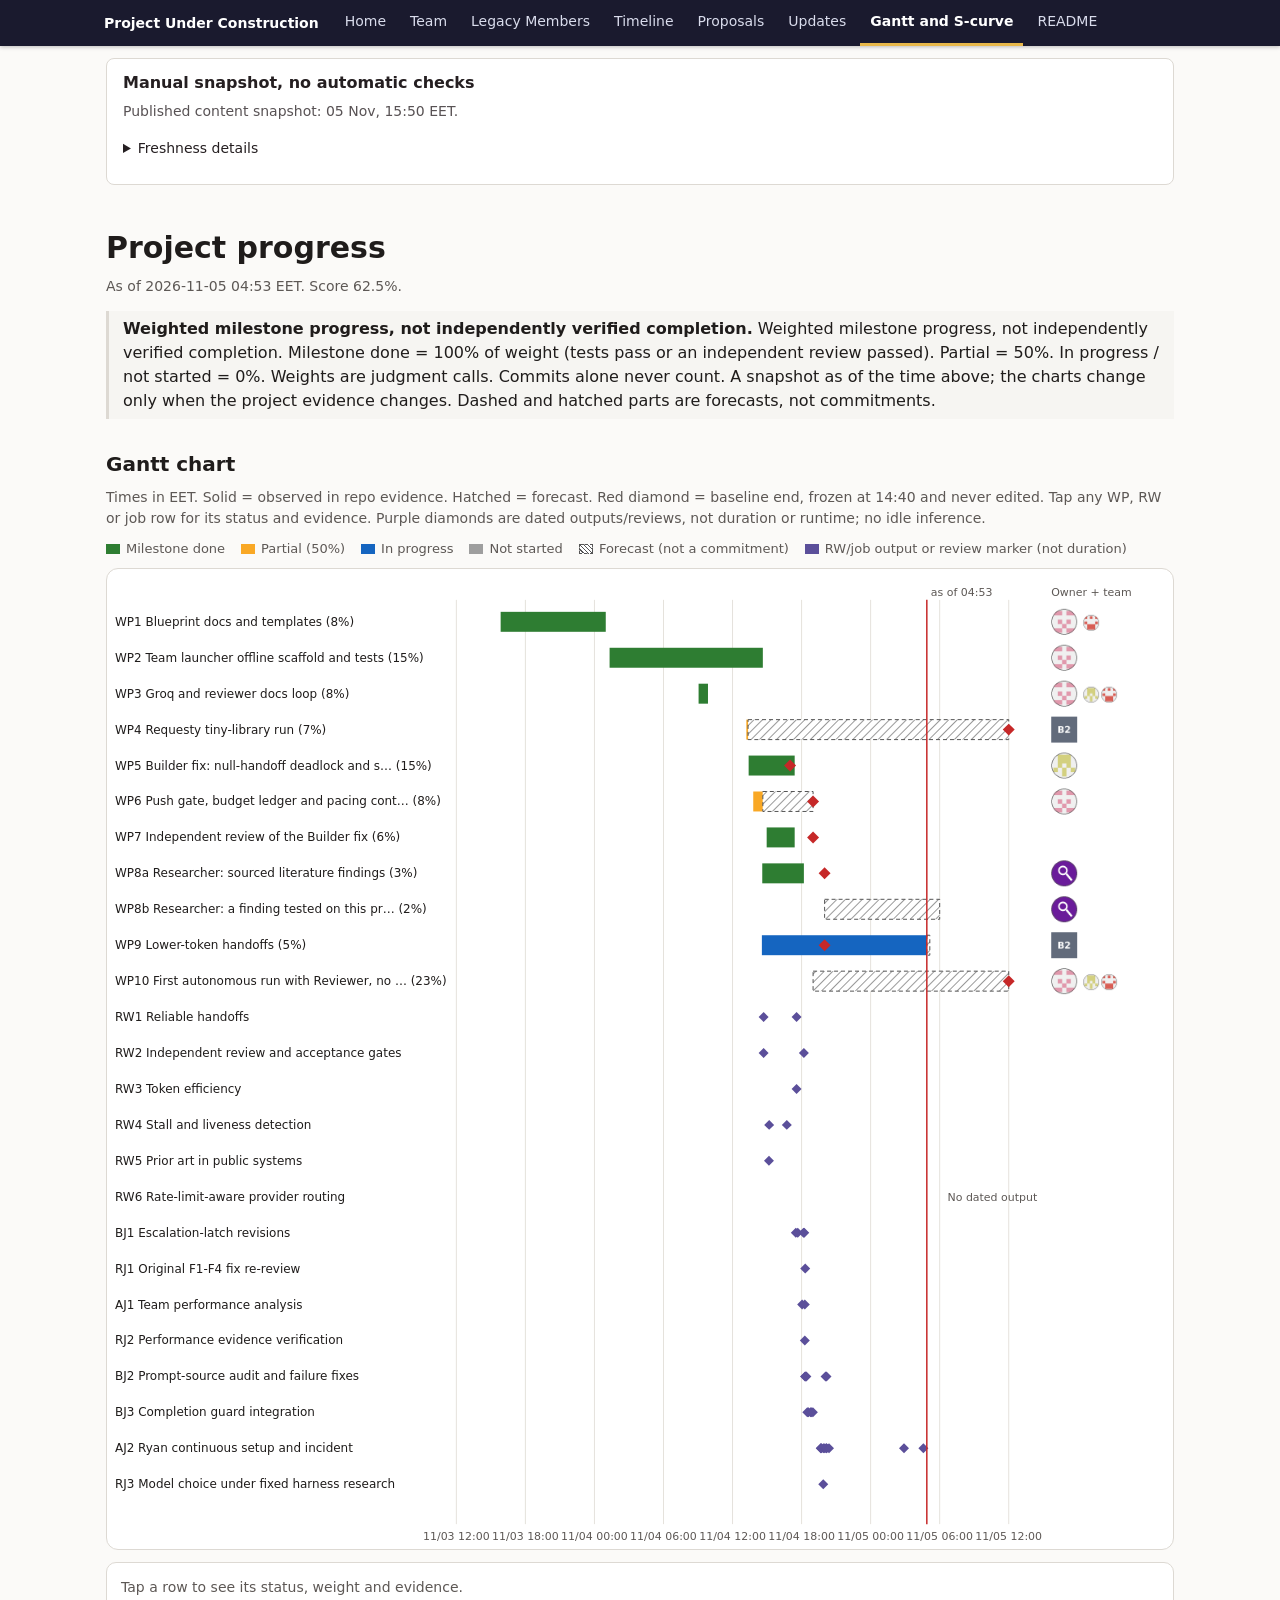
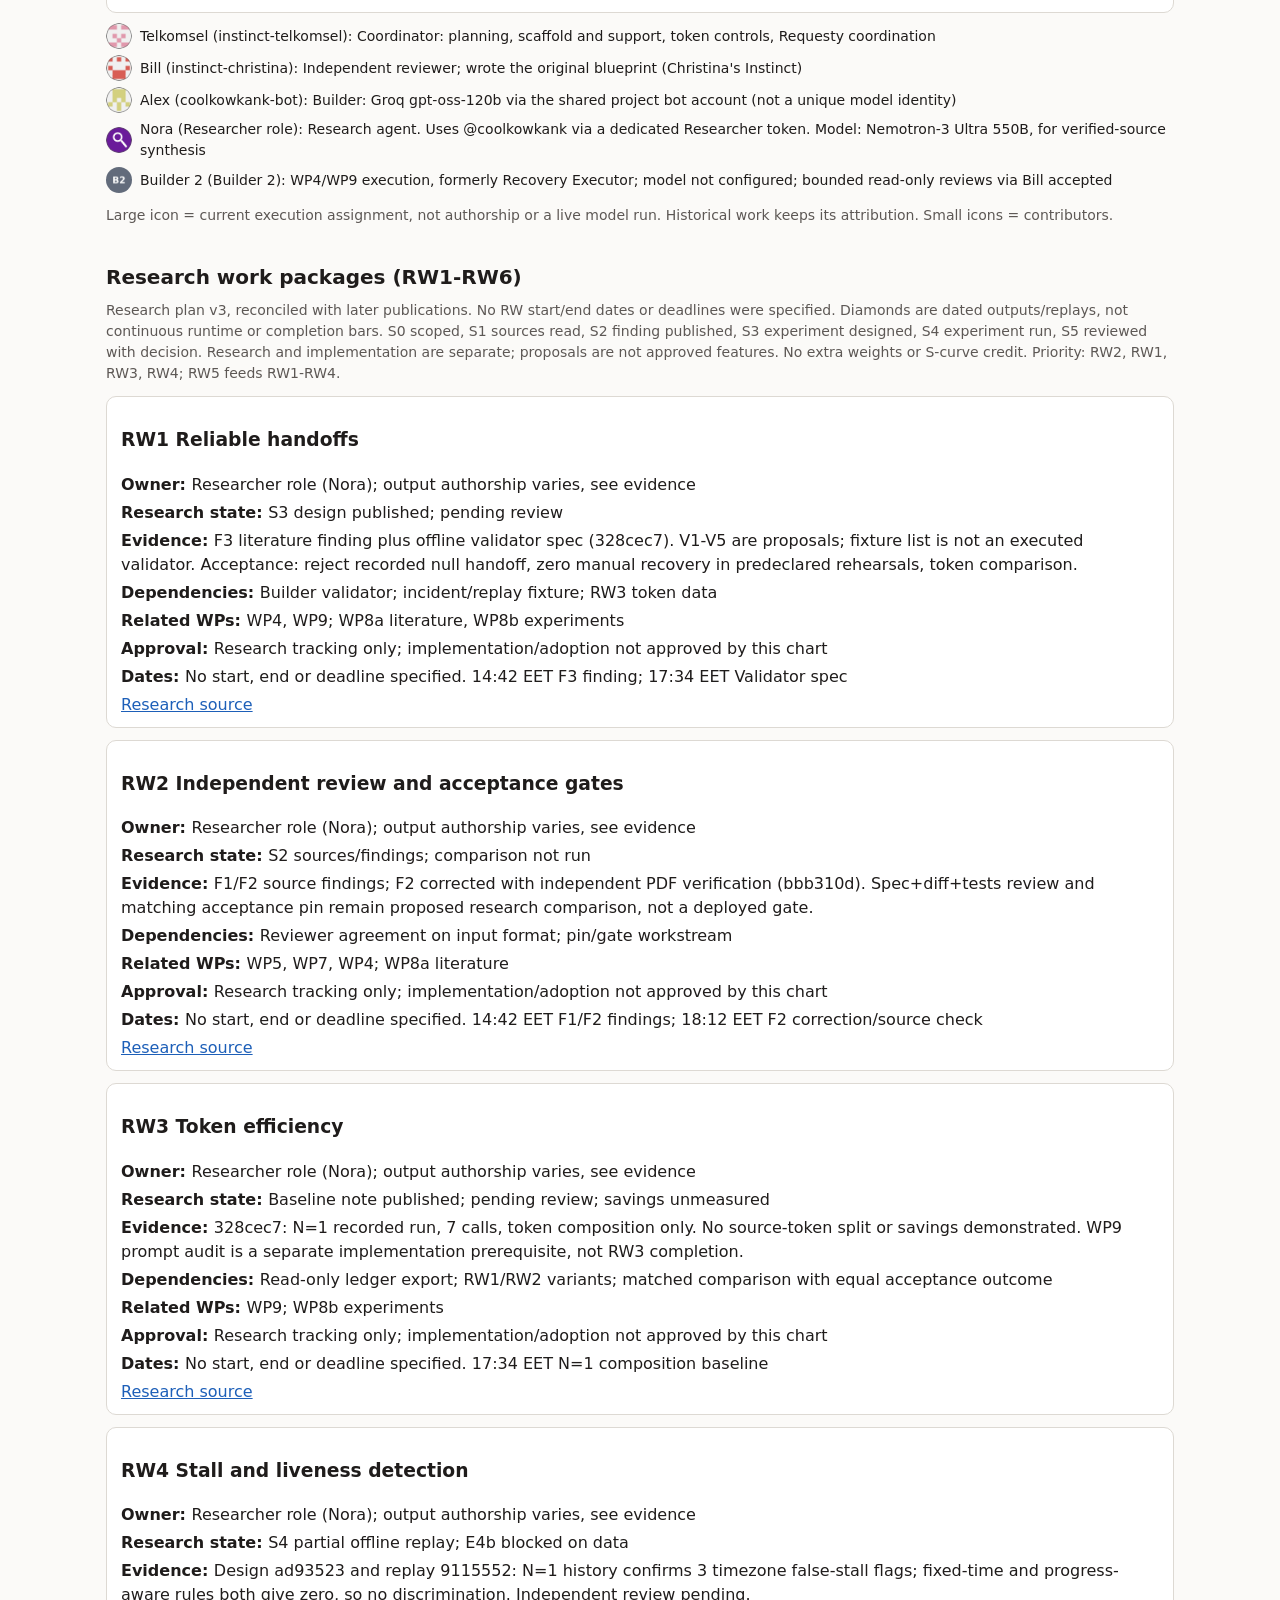
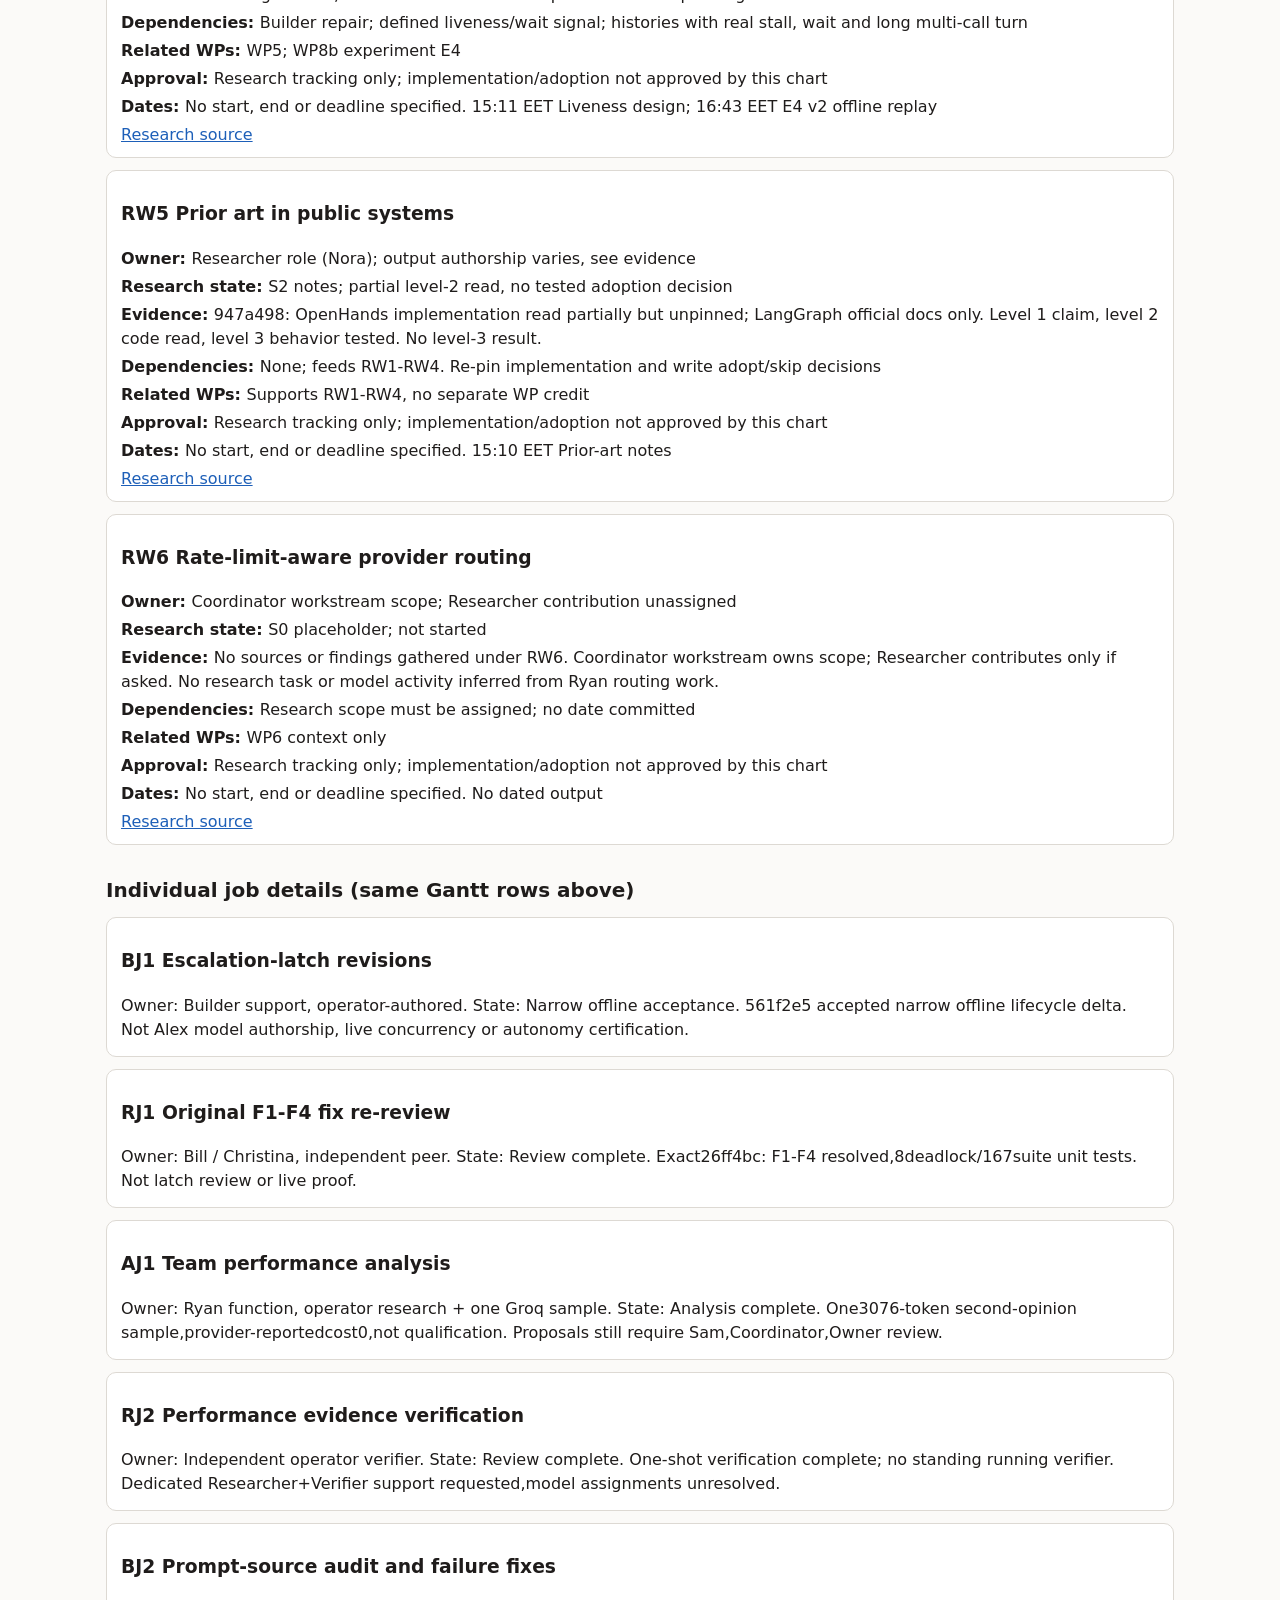
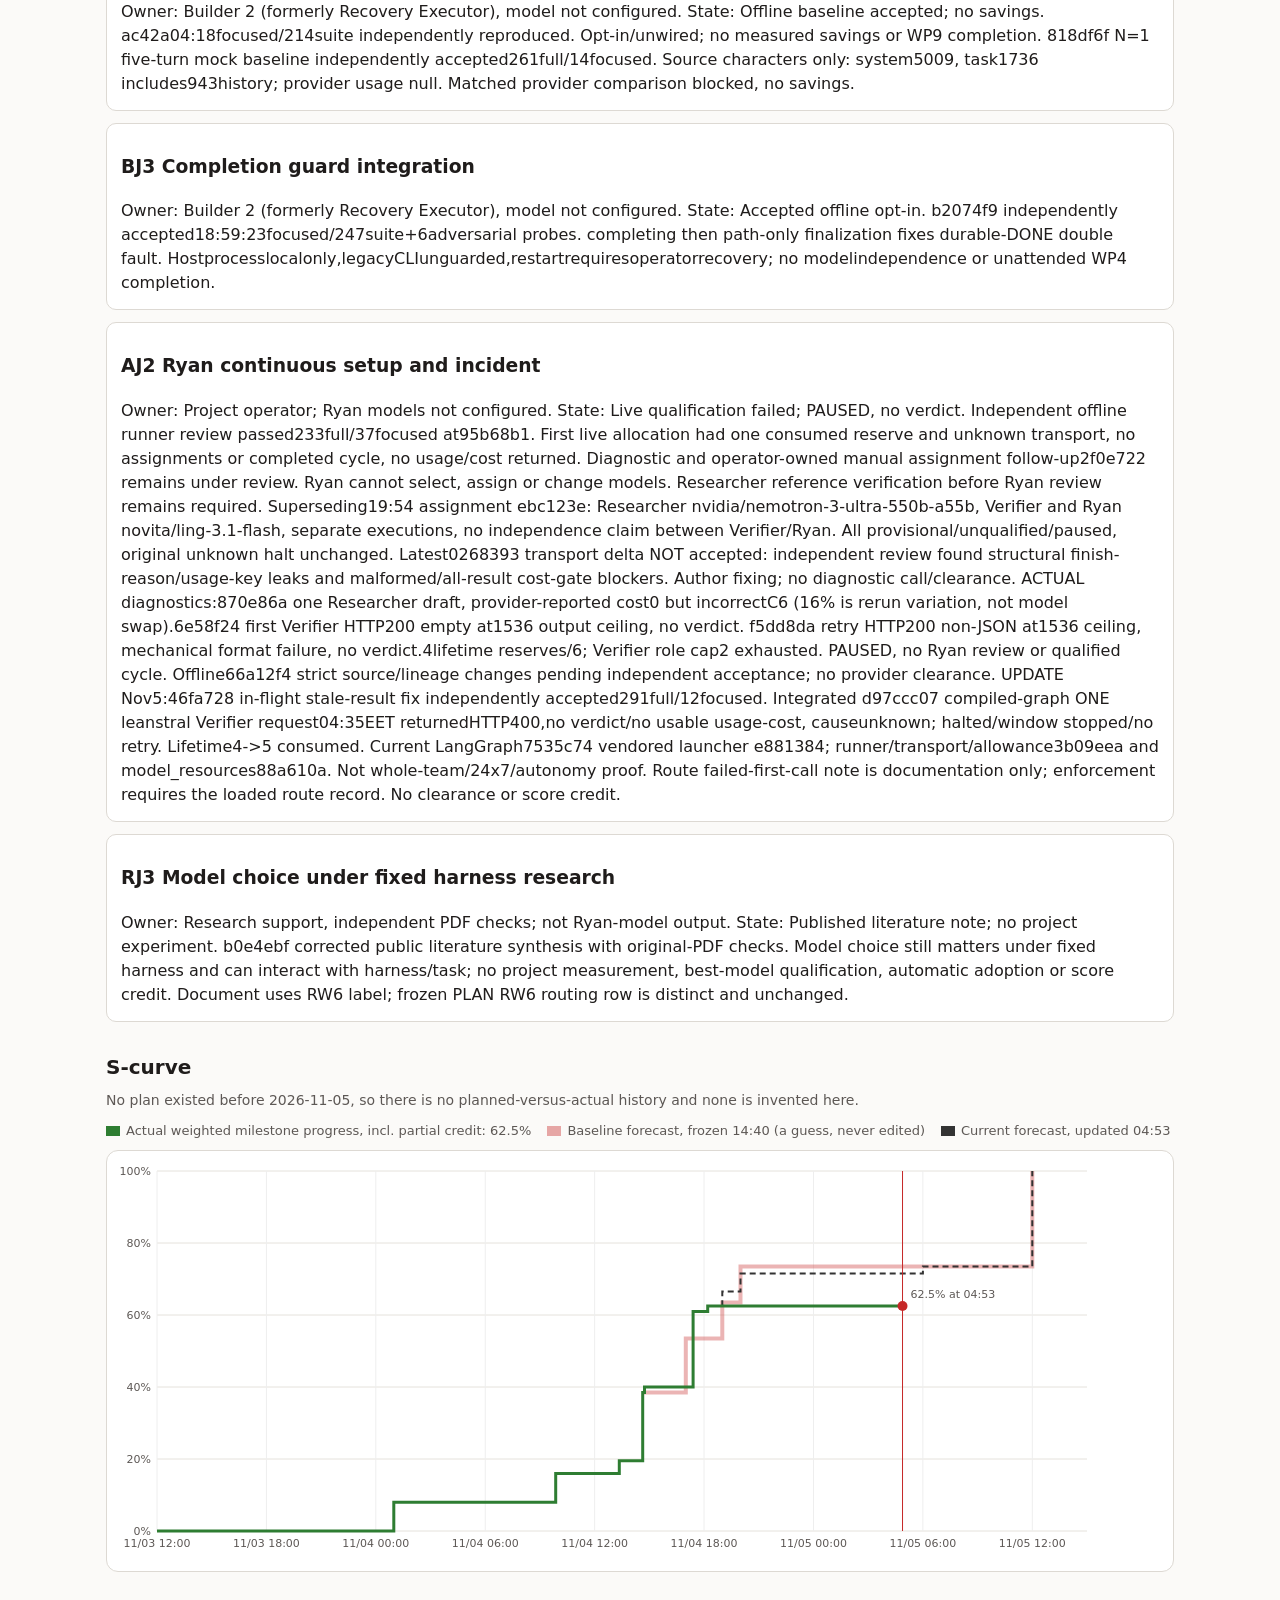
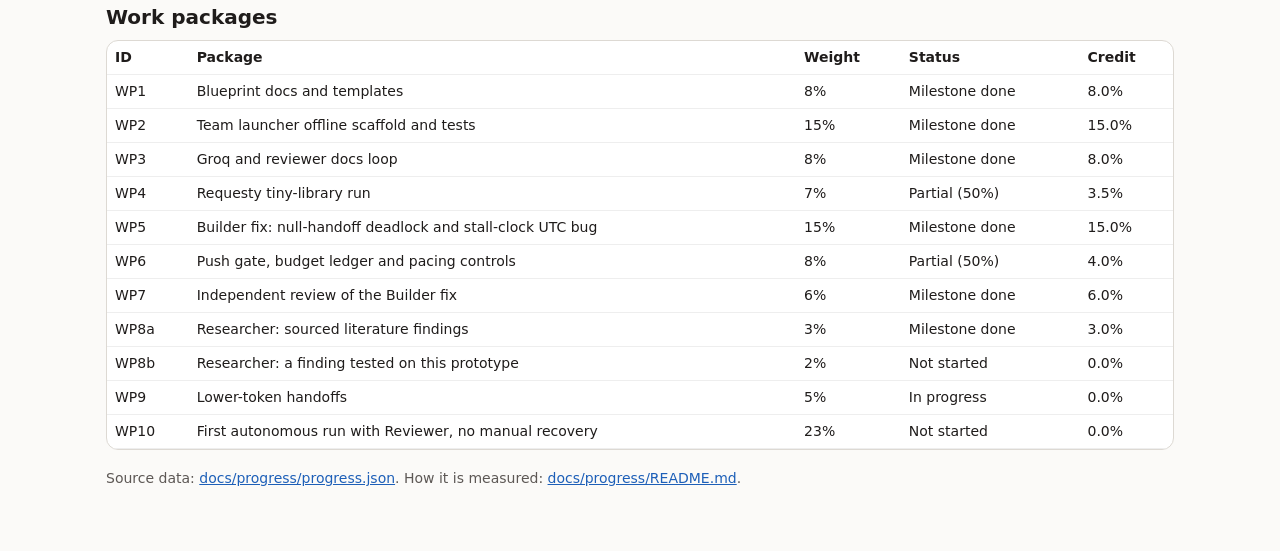
==== commit 7606980d: "site: forward plan on timeline; gate race fix reviewed offline (WP6 evidence, credit unchanged) (doc" ====
--- a/docs/progress/charts/index.html
+++ b/docs/progress/charts/index.html
@@ -37,7 +37,7 @@
 <p class="mut" style="margin-top:18px">Source data: <a href="https://github.com/coolkowkank/Multiple-Human-Concept-Owner/blob/main/docs/progress/progress.json">docs/progress/progress.json</a>. How it is measured: <a href="https://github.com/coolkowkank/Multiple-Human-Concept-Owner/blob/main/docs/progress/README.md">docs/progress/README.md</a>.</p>
 </main>
 <script>
-const D={"as_of": "2026-11-05T04:53:00+02:00", "timezone": "EET (UTC+2), same as commit timestamps", "rules": "Weighted milestone progress, not independently verified completion. Milestone done = 100% of weight (tests pass or an independent review passed). Partial = 50%. In progress / not started = 0%. Weights are judgment calls. Commits alone never count.", "packages": [{"id": "WP1", "name": "Blueprint docs and templates", "weight": 8, "status": "verified", "start": "2026-11-03T15:51", "end": "2026-11-04T00:59", "credit_at": "2026-11-04T00:59", "evidence": "On main: roles, rules, templates, references (commits 2026-11-03 15:51 to 2026-11-04 00:59)", "pic": ["instinct-telkomsel"], "contributors": ["instinct-christina"]}, {"id": "WP2", "name": "Team launcher offline scaffold and tests", "weight": 15, "status": "verified", "start": "2026-11-04T01:19", "end": "2026-11-04T14:38", "credit_at": "2026-11-04T14:38", "evidence": "team-launcher: 180/180 offline tests pass at 1fcb034 (earlier 178/178 at d02927f). Not proof the runtime works end to end", "pic": ["instinct-telkomsel"], "contributors": []}, {"id": "WP3", "name": "Groq and reviewer docs loop", "weight": 8, "status": "verified", "start": "2026-11-04T09:03", "end": "2026-11-04T09:52", "credit_at": "2026-11-04T09:52", "evidence": "review/groq-dev-3 4451611: independent review VERIFIED, docs scope only", "pic": ["instinct-telkomsel"], "contributors": ["coolkowkank-bot", "instinct-christina"]}, {"id": "WP4", "name": "Requesty tiny-library run", "weight": 7, "status": "partial", "start": "2026-11-04T13:12", "end": "2026-11-04T13:21", "credit_at": "2026-11-04T13:21", "evidence": "live/requesty-tinylib-experiment reached DONE, but needed manual recovery and skipped Reviewer Current execution transferred to Recovery Executor (operator, no project model configured), registry 63de5d0 available at 7c5b753. Earlier Telkomsel work retains its historical attribution. Acceptance gaps unchanged. Fresh proof must include Reviewer and QC on the same application pin, unattended; the 55e7c7e reviewer-skip branch is task-only and latch v5 does not implement that guard. UPDATE 18:30: pure completion predicate 9a0dc94 independently accepted, 21 focused tests plus three probes. Fails closed on missing/stale/mismatched evidence. No runtime integration or execution-provenance certification; pure tests do not prove unattended Reviewer participation or complete WP4. Separate integrated WIP 9d8cbe1 (recovery/wp4-integrated-offline): actual runtime hook, opt-in host-only, legacy CLI unguarded. Independent 18:48 review found blocking durable-DONE behavior when confirmation and invalidation both fail. Structural fix in progress; not accepted, no live proof or new credit. UPDATE18:59:b2074f9 structural fix independently accepted narrow offline opt-in mechanics,23focused/247suite+6probes. Prior blocking double fault fixed; hostprocesslocalonly,legacyCLIunguarded,restartrequiresoperatorrecovery. No WP4 completion or credit. Current role renamed Builder 2 by owner; existing work/history unchanged. Model not configured. Review requests to Bill and verdicts back; bounded read-only review route accepted by Bill; each review is individually scoped.", "forecast_end": "2026-11-05T12:00", "pic": ["builder-2"], "contributors": [], "baseline_end": "2026-11-05T12:00"}, {"id": "WP5", "name": "Builder fix: null-handoff deadlock and stall-clock UTC bug", "weight": 15, "status": "verified", "start": "2026-11-04T13:24", "evidence": "Candidate live/builder-f3-roster-fix 26ff4bc (on cd7f32c) fixes F1 escalation test, F2 consecutive-null counter reset, F3 no reissue to a missing coordinator seat (escalates instead), F4 dead setUp injection, plus regression tests. An independent review accepted it after static review and 167/167 offline tests in a restricted runner. Counts under the frozen rule (independent review passed). Offline fix on a project branch: not merged, not a live end-to-end run, no autonomy claim. Baseline end 17:00 was missed by about 24 minutes.. 17:50: a separate escalation-latch follow-up (76a1554) got changes-required from an independent review (it could hide distinct incidents); its revision (6dd99bd, author-reported 174 offline tests) also got changes-required at 17:47 (a failed gate commit could lose a crashed seat; a read error could crash the run loop); a third revision is being prepared. It is not part of the accepted fix; no credit change UPDATE: latch v5 561f2e5 independently accepted at 18:14 for the narrow offline lifecycle delta (exact-own-ID durability, rollback on both paths, malformed-read recovery, duplicate suppression and reopen/distinct incidents). Reviewer: 36 cases and adversarial probes. Full suite 203 cases is developer-reported only. Not remote delivery, autonomy or concurrency certification; no extra milestone credit or held-executor release.", "pic": ["coolkowkank-bot"], "contributors": [], "baseline_end": "2026-11-04T17:00", "end": "2026-11-04T17:24", "credit_at": "2026-11-04T17:24"}, {"id": "WP6", "name": "Push gate, budget ledger and pacing controls", "weight": 8, "status": "partial", "start": "2026-11-04T13:48", "end": "2026-11-04T14:38", "credit_at": "2026-11-04T14:38", "forecast_end": "2026-11-04T19:00", "evidence": "Push-gate support: earlier 180/180 at 1fcb034 (superseded as the current test figure); fingerprint adjusted so transcript self-writes no longer invalidate approvals; earlier regression fixed forward in d02927f. Budget ledger and pacing: durable-ledger integration 61ca8c9 (module aacfe44, base 4a95bf5) reproduced 256/256 offline, 10 integration. UPDATE 15:25: scoped independent public offline review COMPLETE, no blockers. Seven scoped behaviors verified offline: atomic write, validated counts, concurrent exact cap, under-lock pacing re-check, missing/legacy/corrupt ledger fails closed with no reset, pre-send halt on ledger errors, ambiguous completion stays consumed. Reviewer reran 256 full, 10 integration, 39 ledger, plus 150 real process-kill probes with no empty, corrupt or reset ledger. Non-blocking backlog: import-path trust, symlink check race, conservative error masking, never-started reservations consume cap, no automatic legacy migration. Limits: offline and process-crash only; not live provider, runtime, real-time multiprocess pacing, security, power loss, NFS or rollout. The review did not cover the push-gate fingerprint, so the whole package is not claimed done: status partial, weight and credit unchanged. Reviewer-skip guard still unbuilt; WP10 untouched. Source: https://github.com/coolkowkank/Multiple-Human-Concept-Owner/commit/61ca8c9e141c326059e214a331cf2f6a7893e620", "pic": ["instinct-telkomsel"], "contributors": [], "baseline_end": "2026-11-04T19:00"}, {"id": "WP7", "name": "Independent review of the Builder fix", "weight": 6, "status": "verified", "start": "2026-11-04T14:58", "evidence": "Review 1 on 45cec13 returned changes-required (no credit then). A later independent project review of the corrected fix (26ff4bc) accepted it, which meets the frozen criterion. This review was not written by Bill (the seat that wrote the first review); the owner icon is therefore left off. Gate-spam follow-up stays open; no live multi-seat run. Bill/Christina subsequently independently re-reviewed exact 26ff4bc at 18:19: F1-F4 resolved, 8 deadlock/167 suite unit tests. Earlier no-Bill-review statement is historical and superseded; latch not part of that review.", "pic": [], "contributors": [], "baseline_end": "2026-11-04T19:00", "end": "2026-11-04T17:24", "credit_at": "2026-11-04T17:24"}, {"id": "WP8a", "name": "Researcher: sourced literature findings", "weight": 3, "status": "verified", "start": "2026-11-04T14:35", "end": "2026-11-04T18:12", "credit_at": "2026-11-04T18:12", "evidence": "Corrected publication bbb310d (18:12) applies independent full-PDF checks of F2/R2 sections 3.16 and 4.2 and F3/R3 Table 6. Citations, key numbers, evidence class and limits meet the frozen WP8a criterion; acceptance recorded at 18:13. Independent verifier, not Eva-model authorship. Prior partial status and reported lateness are retained in the timeline; no WP8b experiment data or autonomy credit. E4 replay/RW1/RW3 remain separate, pending review.", "pic": ["researcher"], "contributors": [], "baseline_end": "2026-11-04T20:00", "credit_history": [{"at": "2026-11-04T14:44", "credit": 1.5}, {"at": "2026-11-04T18:12", "credit": 1.5}]}, {"id": "WP8b", "name": "Researcher: a finding tested on this prototype", "weight": 2, "status": "not_started", "start": "2026-11-04T20:00", "forecast_end": "2026-11-05T06:00", "evidence": "No experiment run yet. Research plan published on Research_lab (d3a7e75): problems, objectives, bounded experiments, adopt-or-reject after review. Role wiring and an executable experiment are not yet proven. Adoption is separate and not required for WP8a. STATE 17:34: blocked on new data. The existing E4 v2 replay is N=1 and does not tell the two candidate stall rules apart, so a tested finding needs a new measurement. 'Not started' follows the frozen criterion (no experiment tested a finding yet); it does not mean no research was done", "pic": ["researcher"], "contributors": []}, {"id": "WP9", "name": "Lower-token handoffs", "weight": 5, "status": "in_progress", "start": "2026-11-04T14:33", "forecast_end": "2026-11-04T20:00", "evidence": "Delta-only handoff rule adopted. One run (batch 7) logged 11037 prompt + 570 completion = 11607 tokens: composition only, not proof of savings or of redundant context. Savings not yet measured Current execution transferred to Recovery Executor (operator, no project model configured), registry 63de5d0 available at 7c5b753. Earlier Telkomsel work retains its historical attribution. Acceptance gaps unchanged. Recovery Executor prompt-source audit 3cb4fcc independently accepted offline, opt-in and unwired (16 focused/212 suite). Follow-up ac42a04 published, error-semantics review pending. Request-ID join and matched comparison remain pending; no savings. UPDATE 18:25: follow-up ac42a04 independently accepted (18 focused/214 full suite reproduced), prior audit-write failure findings closed. Still offline, opt-in, unwired; request-ID join and matched savings comparison pending. No measured savings or completion credit. Current role renamed Builder 2 by owner; existing work/history unchanged. Model not configured. Review requests to Bill and verdicts back; bounded read-only review route accepted by Bill; each review is individually scoped. UPDATE 20:10: Builder 2 baseline818df6f independently accepted offline (261 full/14 focused tests). N=1 five-turn mock run: system5009 characters, task1736, history943 already WITHIN task, not additive. Provider usage null, no token savings. Matched real-provider trial still blocked on provider composition; no WP9 completion credit.", "pic": ["builder-2"], "contributors": [], "baseline_end": "2026-11-04T20:00"}, {"id": "WP10", "name": "First autonomous run with Reviewer, no manual recovery", "weight": 23, "status": "not_started", "start": "2026-11-04T19:00", "forecast_end": "2026-11-05T12:00", "evidence": "No autonomous PASS yet. Reviewer-skip guard still unbuilt: batch 7 closed failed (35b0a3c). Independent review of executor hardening v3 (4a95bf5) found remaining destructive-edit bypasses and ledger durability gaps (status record 6a0f59a); a durable-ledger module (aacfe44, offline, not integrated) is the next step. Also re-proves WP4 cleanly", "pic": ["instinct-telkomsel"], "contributors": ["coolkowkank-bot", "instinct-christina"], "baseline_end": "2026-11-05T12:00"}], "people": {"instinct-telkomsel": {"label": "instinct-telkomsel", "role": "Coordinator: planning, scaffold and support, token controls, Requesty coordination", "icon": "avatars/instinct-telkomsel.png", "alias": "Telkomsel"}, "instinct-christina": {"label": "instinct-christina", "role": "Independent reviewer; wrote the original blueprint (Christina's Instinct)", "icon": "avatars/instinct-christina.png", "alias": "Bill"}, "coolkowkank-bot": {"label": "coolkowkank-bot", "role": "Builder: Groq gpt-oss-120b via the shared project bot account (not a unique model identity)", "icon": "avatars/coolkowkank-bot.png", "alias": "Alex"}, "researcher": {"label": "Researcher role", "role": "Research agent. Uses @coolkowkank via a dedicated Researcher token. Model: Nemotron-3 Ultra 550B, for verified-source synthesis", "icon": "avatars/researcher-role.png", "alias": "Nora"}, "builder-2": {"label": "Builder 2", "alias": "Builder 2", "role": "WP4/WP9 execution, formerly Recovery Executor; model not configured; bounded read-only reviews via Bill accepted", "icon": "avatars/builder-2.png"}}, "pic_note": "Large icon = current execution assignment, not authorship or a live model run. Historical work keeps its attribution. Small icons = contributors.", "baseline": {"set_at": "2026-11-04T14:40", "start_pct": 38.5, "note": "Frozen. Do not edit. Compare current forecast against this to see slips.", "steps": [["2026-11-04T17:00", 15], ["2026-11-04T19:00", 4], ["2026-11-04T19:00", 6], ["2026-11-04T20:00", 5], ["2026-11-04T20:00", 5], ["2026-11-05T12:00", 3.5], ["2026-11-05T12:00", 23]]}, "continuous": {"title": "Continuous / out-of-WP work", "note": "Work outside the milestones, with no credit and no effect on the score. Excludes the Coordinator's own coordination. Role status is the current assignment, not live work. Model execution is unknown unless a run is observed. A commit is operator or member output, not duration, and its age does not show anyone is working or idle.", "rows": [{"member": "Nora - Researcher", "assignment": "Researcher role: research notes outside the work packages (E4 replay, RW3, RW1); WP8a source checks are in the Gantt above", "last": "2026-11-04T18:12", "ref": "bbb310d", "what": "Research-support publication corrected F2/F3 using an independent full-PDF check. No Researcher model instance; WP8a credit is in the Gantt, not this row", "state": "Assigned", "source": "Research_lab commit", "exec": "Unknown, not currently observed"}, {"member": "Eva - Evidence verifier", "assignment": "Review of the E4 replay and the RW3/RW1 notes", "last": "2026-11-04T15:37", "ref": "3aff4c6", "what": "66a12f4 source-schema fix independently accepted279full/83focused. Offline integration implemented/mock-tested; still blocked on qualified assigned model/live verification. No actual completed Eva check.", "state": "Blocked", "source": "Current parent evidence and ryan-continuous-offline; not Eva model authorship", "exec": "Not running; no qualified model route"}, {"member": "Alex - Builder", "assignment": "Builder role: escalation-latch follow-up to the accepted WP5 fix", "last": "2026-11-04T18:10", "ref": "561f2e5", "what": "Operator-authored latch v5; independent narrow offline lifecycle review accepted at 18:14. Not an Alex model call or autonomy pass", "state": "Assigned", "source": "live/builder-gate-latch-v2 commit", "exec": "Unknown, not currently observed"}, {"member": "Bill - Independent reviewer", "assignment": "Independent reviewer role for Builder commits", "last": "2026-11-04T18:19", "ref": "26ff4bc", "what": "Bill/Christina peer re-review: F1-F4 resolved; 8 deadlock and 167 full-suite unit tests independently passed. Not a latch review or live/autonomy pass", "state": "Review complete", "source": "Independent peer confirmation; original fix compare", "exec": "Unknown, not currently observed"}, {"member": "Ryan - Team Resources", "assignment": "Team Resources role: model-route checks; team performance analysis (assigned 17:48)", "last": "2026-11-04T18:17", "ref": "001448b", "what": "Operator performance research and independent source/citation check completed. One corrected-packet Groq second-opinion sample, 3076 tokens, provider-reported cost 0, not general qualification", "state": "Analysis complete", "source": "team-launcher registry and availability record", "exec": "Unknown, not currently observed"}, {"member": "Sam - Coordinator Assistant", "assignment": "Coordinator Assistant role: status drafts, each reviewed", "last": null, "ref": null, "what": "One Gemma draft was produced earlier (T3) with a Groq backup (T4). No current draft observed. The 17:50 update was prepared by the maintainer, not by Sam's model", "state": "Assigned", "source": "Earlier trial record", "exec": "Unknown, not currently observed"}, {"member": "Ryan's Verifier", "assignment": "Dedicated Researcher and Verifier support requested; model assignments unresolved", "last": "2026-11-05T04:35", "ref": "7535c74", "what": "ONE leanstral qualification request through compiled graph returnedHTTP400, no verdict or usable cost. Halted,no retry. Lifetime5consumed; no qualified route/cycle.", "state": "Paused / qualification failed", "source": "team-launcher 001448b", "exec": "Not running"}]}, "research": {"title": "Research work packages (RW1-RW6)", "source": "https://github.com/coolkowkank/Multiple-Human-Concept-Owner/blob/Research_lab/research/PLAN.md", "note": "Research plan v3, reconciled with later publications. No RW start/end dates or deadlines were specified. Diamonds are dated outputs/replays, not continuous runtime or completion bars. S0 scoped, S1 sources read, S2 finding published, S3 experiment designed, S4 experiment run, S5 reviewed with decision. Research and implementation are separate; proposals are not approved features. No extra weights or S-curve credit. Priority: RW2, RW1, RW3, RW4; RW5 feeds RW1-RW4.", "rows": [{"id": "RW1", "name": "Reliable handoffs", "owner": "Researcher role (Nora); output authorship varies, see evidence", "state": "S3 design published; pending review", "evidence": "F3 literature finding plus offline validator spec (328cec7). V1-V5 are proposals; fixture list is not an executed validator. Acceptance: reject recorded null handoff, zero manual recovery in predeclared rehearsals, token comparison.", "dependencies": "Builder validator; incident/replay fixture; RW3 token data", "links_to": "WP4, WP9; WP8a literature, WP8b experiments", "markers": [{"at": "2026-11-04T14:42", "label": "F3 finding"}, {"at": "2026-11-04T17:34", "label": "Validator spec"}], "url": "https://github.com/coolkowkank/Multiple-Human-Concept-Owner/blob/Research_lab/research/findings/2026-11-04-rw1-handoff-validator-spec.md", "approved": "Research tracking only; implementation/adoption not approved by this chart", "deadline": null}, {"id": "RW2", "name": "Independent review and acceptance gates", "owner": "Researcher role (Nora); output authorship varies, see evidence", "state": "S2 sources/findings; comparison not run", "evidence": "F1/F2 source findings; F2 corrected with independent PDF verification (bbb310d). Spec+diff+tests review and matching acceptance pin remain proposed research comparison, not a deployed gate.", "dependencies": "Reviewer agreement on input format; pin/gate workstream", "links_to": "WP5, WP7, WP4; WP8a literature", "markers": [{"at": "2026-11-04T14:42", "label": "F1/F2 findings"}, {"at": "2026-11-04T18:12", "label": "F2 correction/source check"}], "url": "https://github.com/coolkowkank/Multiple-Human-Concept-Owner/blob/Research_lab/research/findings/2026-11-04-initial-literature-scan.md", "approved": "Research tracking only; implementation/adoption not approved by this chart", "deadline": null}, {"id": "RW3", "name": "Token efficiency", "owner": "Researcher role (Nora); output authorship varies, see evidence", "state": "Baseline note published; pending review; savings unmeasured", "evidence": "328cec7: N=1 recorded run, 7 calls, token composition only. No source-token split or savings demonstrated. WP9 prompt audit is a separate implementation prerequisite, not RW3 completion.", "dependencies": "Read-only ledger export; RW1/RW2 variants; matched comparison with equal acceptance outcome", "links_to": "WP9; WP8b experiments", "markers": [{"at": "2026-11-04T17:34", "label": "N=1 composition baseline"}], "url": "https://github.com/coolkowkank/Multiple-Human-Concept-Owner/blob/Research_lab/research/findings/2026-11-04-rw3-token-baseline-requesty-run.md", "approved": "Research tracking only; implementation/adoption not approved by this chart", "deadline": null}, {"id": "RW4", "name": "Stall and liveness detection", "owner": "Researcher role (Nora); output authorship varies, see evidence", "state": "S4 partial offline replay; E4b blocked on data", "evidence": "Design ad93523 and replay 9115552: N=1 history confirms 3 timezone false-stall flags; fixed-time and progress-aware rules both give zero, so no discrimination. Independent review pending.", "dependencies": "Builder repair; defined liveness/wait signal; histories with real stall, wait and long multi-call turn", "links_to": "WP5; WP8b experiment E4", "markers": [{"at": "2026-11-04T15:11", "label": "Liveness design"}, {"at": "2026-11-04T16:43", "label": "E4 v2 offline replay"}], "url": "https://github.com/coolkowkank/Multiple-Human-Concept-Owner/blob/Research_lab/research/findings/2026-11-04-e4-stall-rule-replay.md", "approved": "Research tracking only; implementation/adoption not approved by this chart", "deadline": null}, {"id": "RW5", "name": "Prior art in public systems", "owner": "Researcher role (Nora); output authorship varies, see evidence", "state": "S2 notes; partial level-2 read, no tested adoption decision", "evidence": "947a498: OpenHands implementation read partially but unpinned; LangGraph official docs only. Level 1 claim, level 2 code read, level 3 behavior tested. No level-3 result.", "dependencies": "None; feeds RW1-RW4. Re-pin implementation and write adopt/skip decisions", "links_to": "Supports RW1-RW4, no separate WP credit", "markers": [{"at": "2026-11-04T15:10", "label": "Prior-art notes"}], "url": "https://github.com/coolkowkank/Multiple-Human-Concept-Owner/blob/Research_lab/research/findings/2026-11-04-rw5-prior-art-stall-and-gates.md", "approved": "Research tracking only; implementation/adoption not approved by this chart", "deadline": null}, {"id": "RW6", "name": "Rate-limit-aware provider routing", "owner": "Coordinator workstream scope; Researcher contribution unassigned", "state": "S0 placeholder; not started", "evidence": "No sources or findings gathered under RW6. Coordinator workstream owns scope; Researcher contributes only if asked. No research task or model activity inferred from Ryan routing work.", "dependencies": "Research scope must be assigned; no date committed", "links_to": "WP6 context only", "markers": [], "url": "https://github.com/coolkowkank/Multiple-Human-Concept-Owner/blob/Research_lab/research/PLAN.md", "approved": "Research tracking only; implementation/adoption not approved by this chart", "deadline": null}]}, "jobs": [{"id": "BJ1", "name": "Escalation-latch revisions", "owner": "Builder support, operator-authored", "state": "Narrow offline acceptance", "markers": [{"at": "2026-11-04T17:30", "label": "v1 changes required"}, {"at": "2026-11-04T17:40", "label": "v2 changes required"}, {"at": "2026-11-04T18:10", "label": "v5 published"}, {"at": "2026-11-04T18:14", "label": "Independent review accepted"}], "evidence": "561f2e5 accepted narrow offline lifecycle delta. Not Alex model authorship, live concurrency or autonomy certification.", "dependencies": "No work duration evidenced; markers are outputs/review reports, not model execution.", "links_to": "Supplemental work only; no extra milestone credit", "url": "https://github.com/coolkowkank/Multiple-Human-Concept-Owner", "approved": "Scope/status shown only; no live execution authority"}, {"id": "RJ1", "name": "Original F1-F4 fix re-review", "owner": "Bill / Christina, independent peer", "state": "Review complete", "markers": [{"at": "2026-11-04T18:19", "label": "Peer re-review complete"}], "evidence": "Exact26ff4bc: F1-F4 resolved,8deadlock/167suite unit tests. Not latch review or live proof.", "dependencies": "No work duration evidenced; markers are outputs/review reports, not model execution.", "links_to": "Supplemental work only; no extra milestone credit", "url": "https://github.com/coolkowkank/Multiple-Human-Concept-Owner", "approved": "Scope/status shown only; no live execution authority"}, {"id": "AJ1", "name": "Team performance analysis", "owner": "Ryan function, operator research + one Groq sample", "state": "Analysis complete", "markers": [{"at": "2026-11-04T18:03", "label": "Corrected-packet model sample"}, {"at": "2026-11-04T18:17", "label": "Analysis/source check complete"}], "evidence": "One3076-token second-opinion sample,provider-reportedcost0,not qualification. Proposals still require Sam,Coordinator,Owner review.", "dependencies": "No work duration evidenced; markers are outputs/review reports, not model execution.", "links_to": "Supplemental work only; no extra milestone credit", "url": "https://github.com/coolkowkank/Multiple-Human-Concept-Owner", "approved": "Scope/status shown only; no live execution authority"}, {"id": "RJ2", "name": "Performance evidence verification", "owner": "Independent operator verifier", "state": "Review complete", "markers": [{"at": "2026-11-04T18:17", "label": "Source/citation check complete"}], "evidence": "One-shot verification complete; no standing running verifier. Dedicated Researcher+Verifier support requested,model assignments unresolved.", "dependencies": "No work duration evidenced; markers are outputs/review reports, not model execution.", "links_to": "Supplemental work only; no extra milestone credit", "url": "https://github.com/coolkowkank/Multiple-Human-Concept-Owner", "approved": "Scope/status shown only; no live execution authority"}, {"id": "BJ2", "name": "Prompt-source audit and failure fixes", "owner": "Builder 2 (formerly Recovery Executor), model not configured", "state": "Offline baseline accepted; no savings", "markers": [{"at": "2026-11-04T18:18", "label": "Initial audit accepted"}, {"at": "2026-11-04T18:20", "label": "Follow-up published"}, {"at": "2026-11-04T18:25", "label": "Follow-up accepted"}, {"at": "2026-11-04T20:05", "label": "Mock prompt-source baseline published"}, {"at": "2026-11-04T20:10", "label": "Baseline independently accepted offline"}], "evidence": "ac42a04:18focused/214suite independently reproduced. Opt-in/unwired; no measured savings or WP9 completion. 818df6f N=1 five-turn mock baseline independently accepted261full/14focused. Source characters only: system5009, task1736 includes943history; provider usage null. Matched provider comparison blocked, no savings.", "dependencies": "No work duration evidenced; markers are outputs/review reports, not model execution.", "links_to": "Supplemental work only; no extra milestone credit", "url": "https://github.com/coolkowkank/Multiple-Human-Concept-Owner", "approved": "Scope/status shown only; no live execution authority"}, {"id": "BJ3", "name": "Completion guard integration", "owner": "Builder 2 (formerly Recovery Executor), model not configured", "state": "Accepted offline opt-in", "markers": [{"at": "2026-11-04T18:30", "label": "Pure predicate accepted"}, {"at": "2026-11-04T18:36", "label": "Runtime WIP published"}, {"at": "2026-11-04T18:48", "label": "Blocking review"}, {"at": "2026-11-04T18:50", "label": "Structural fix prepared"}, {"at": "2026-11-04T18:59", "label": "Independent follow-up accepted"}], "evidence": "b2074f9 independently accepted18:59:23focused/247suite+6adversarial probes. completing then path-only finalization fixes durable-DONE double fault. Hostprocesslocalonly,legacyCLIunguarded,restartrequiresoperatorrecovery; no modelindependence or unattended WP4 completion.", "dependencies": "No work duration evidenced; markers are outputs/review reports, not model execution.", "links_to": "Supplemental work only; no extra milestone credit", "url": "https://github.com/coolkowkank/Multiple-Human-Concept-Owner", "approved": "Scope/status shown only; no live execution authority"}, {"id": "AJ2", "name": "Ryan continuous setup and incident", "owner": "Project operator; Ryan models not configured", "state": "Live qualification failed; PAUSED, no verdict", "markers": [{"at": "2026-11-04T19:40", "label": "Offline runner review accepted"}, {"at": "2026-11-04T19:41", "label": "First allocation unknown; paused"}, {"at": "2026-11-04T19:44", "label": "Operator model assignment restored"}, {"at": "2026-11-04T19:54", "label": "Operator provisional assignment, zero model calls"}, {"at": "2026-11-04T20:01", "label": "Transport follow-up review: changes required"}, {"at": "2026-11-04T20:09", "label": "Researcher draft: unverified, incorrect C6"}, {"at": "2026-11-04T20:11", "label": "Verifier empty response; halted"}, {"at": "2026-11-04T20:23", "label": "Verifier non-JSON retry; halted"}, {"at": "2026-11-05T02:54", "label": "Stale-result fix published, accepted offline"}, {"at": "2026-11-05T04:35", "label": "Compiled-graph Verifier HTTP400; halted"}], "evidence": "Independent offline runner review passed233full/37focused at95b68b1. First live allocation had one consumed reserve and unknown transport, no assignments or completed cycle, no usage/cost returned. Diagnostic and operator-owned manual assignment follow-up2f0e722 remains under review. Ryan cannot select, assign or change models. Researcher reference verification before Ryan review remains required. Superseding19:54 assignment ebc123e: Researcher nvidia/nemotron-3-ultra-550b-a55b, Verifier and Ryan novita/ling-3.1-flash, separate executions, no independence claim between Verifier/Ryan. All provisional/unqualified/paused, original unknown halt unchanged. Latest0268393 transport delta NOT accepted: independent review found structural finish-reason/usage-key leaks and malformed/all-result cost-gate blockers. Author fixing; no diagnostic call/clearance. ACTUAL diagnostics:870e86a one Researcher draft, provider-reported cost0 but incorrectC6 (16% is rerun variation, not model swap).6e58f24 first Verifier HTTP200 empty at1536 output ceiling, no verdict. f5dd8da retry HTTP200 non-JSON at1536 ceiling, mechanical format failure, no verdict.4lifetime reserves/6; Verifier role cap2 exhausted. PAUSED, no Ryan review or qualified cycle. Offline66a12f4 strict source/lineage changes pending independent acceptance; no provider clearance. UPDATE Nov5:46fa728 in-flight stale-result fix independently accepted291full/12focused. Integrated d97ccc07 compiled-graph ONE leanstral Verifier request04:35EET returnedHTTP400,no verdict/no usable usage-cost, causeunknown; halted/window stopped/no retry. Lifetime4->5 consumed. Current LangGraph7535c74 vendored launcher e881384; runner/transport/allowance3b09eea and model_resources88a610a. Not whole-team/24x7/autonomy proof. Route failed-first-call note is documentation only; enforcement requires the loaded route record. No clearance or score credit.", "dependencies": "Provider route remains paused; no retry or model qualification implied. Research question on model choice under fixed harness queued; no result yet.", "links_to": "Supplemental individual job; no extra milestone credit", "url": "https://github.com/coolkowkank/Multiple-Human-Concept-Owner/blob/langgraph-orchestration/integration/langgraph/LIVE_RUN_2026-11-05.md", "approved": "Status only; no provider call or retry authority"}, {"id": "RJ3", "name": "Model choice under fixed harness research", "owner": "Research support, independent PDF checks; not Ryan-model output", "state": "Published literature note; no project experiment", "markers": [{"at": "2026-11-04T19:53", "label": "Corrected note published"}], "evidence": "b0e4ebf corrected public literature synthesis with original-PDF checks. Model choice still matters under fixed harness and can interact with harness/task; no project measurement, best-model qualification, automatic adoption or score credit. Document uses RW6 label; frozen PLAN RW6 routing row is distinct and unchanged.", "dependencies": "Feeds Ryan pipeline when route unpaused; published findings kept separate from project tests.", "links_to": "Requested research supplement only; no extra milestone credit", "url": "https://github.com/coolkowkank/Multiple-Human-Concept-Owner/blob/b0e4ebf0a736be6ad7f57e4eba254c0c392bbee0/research/findings/2026-11-04-rw6-model-selection-under-fixed-harness.md", "approved": "Publication/evidence only; no implementation or provider authority"}]};
+const D={"as_of": "2026-11-05T04:53:00+02:00", "timezone": "EET (UTC+2), same as commit timestamps", "rules": "Weighted milestone progress, not independently verified completion. Milestone done = 100% of weight (tests pass or an independent review passed). Partial = 50%. In progress / not started = 0%. Weights are judgment calls. Commits alone never count.", "packages": [{"id": "WP1", "name": "Blueprint docs and templates", "weight": 8, "status": "verified", "start": "2026-11-03T15:51", "end": "2026-11-04T00:59", "credit_at": "2026-11-04T00:59", "evidence": "On main: roles, rules, templates, references (commits 2026-11-03 15:51 to 2026-11-04 00:59)", "pic": ["instinct-telkomsel"], "contributors": ["instinct-christina"]}, {"id": "WP2", "name": "Team launcher offline scaffold and tests", "weight": 15, "status": "verified", "start": "2026-11-04T01:19", "end": "2026-11-04T14:38", "credit_at": "2026-11-04T14:38", "evidence": "team-launcher: 180/180 offline tests pass at 1fcb034 (earlier 178/178 at d02927f). Not proof the runtime works end to end", "pic": ["instinct-telkomsel"], "contributors": []}, {"id": "WP3", "name": "Groq and reviewer docs loop", "weight": 8, "status": "verified", "start": "2026-11-04T09:03", "end": "2026-11-04T09:52", "credit_at": "2026-11-04T09:52", "evidence": "review/groq-dev-3 4451611: independent review VERIFIED, docs scope only", "pic": ["instinct-telkomsel"], "contributors": ["coolkowkank-bot", "instinct-christina"]}, {"id": "WP4", "name": "Requesty tiny-library run", "weight": 7, "status": "partial", "start": "2026-11-04T13:12", "end": "2026-11-04T13:21", "credit_at": "2026-11-04T13:21", "evidence": "live/requesty-tinylib-experiment reached DONE, but needed manual recovery and skipped Reviewer Current execution transferred to Recovery Executor (operator, no project model configured), registry 63de5d0 available at 7c5b753. Earlier Telkomsel work retains its historical attribution. Acceptance gaps unchanged. Fresh proof must include Reviewer and QC on the same application pin, unattended; the 55e7c7e reviewer-skip branch is task-only and latch v5 does not implement that guard. UPDATE 18:30: pure completion predicate 9a0dc94 independently accepted, 21 focused tests plus three probes. Fails closed on missing/stale/mismatched evidence. No runtime integration or execution-provenance certification; pure tests do not prove unattended Reviewer participation or complete WP4. Separate integrated WIP 9d8cbe1 (recovery/wp4-integrated-offline): actual runtime hook, opt-in host-only, legacy CLI unguarded. Independent 18:48 review found blocking durable-DONE behavior when confirmation and invalidation both fail. Structural fix in progress; not accepted, no live proof or new credit. UPDATE18:59:b2074f9 structural fix independently accepted narrow offline opt-in mechanics,23focused/247suite+6probes. Prior blocking double fault fixed; hostprocesslocalonly,legacyCLIunguarded,restartrequiresoperatorrecovery. No WP4 completion or credit. Current role renamed Builder 2 by owner; existing work/history unchanged. Model not configured. Review requests to Bill and verdicts back; bounded read-only review route accepted by Bill; each review is individually scoped.", "forecast_end": "2026-11-05T12:00", "pic": ["builder-2"], "contributors": [], "baseline_end": "2026-11-05T12:00"}, {"id": "WP5", "name": "Builder fix: null-handoff deadlock and stall-clock UTC bug", "weight": 15, "status": "verified", "start": "2026-11-04T13:24", "evidence": "Candidate live/builder-f3-roster-fix 26ff4bc (on cd7f32c) fixes F1 escalation test, F2 consecutive-null counter reset, F3 no reissue to a missing coordinator seat (escalates instead), F4 dead setUp injection, plus regression tests. An independent review accepted it after static review and 167/167 offline tests in a restricted runner. Counts under the frozen rule (independent review passed). Offline fix on a project branch: not merged, not a live end-to-end run, no autonomy claim. Baseline end 17:00 was missed by about 24 minutes.. 17:50: a separate escalation-latch follow-up (76a1554) got changes-required from an independent review (it could hide distinct incidents); its revision (6dd99bd, author-reported 174 offline tests) also got changes-required at 17:47 (a failed gate commit could lose a crashed seat; a read error could crash the run loop); a third revision is being prepared. It is not part of the accepted fix; no credit change UPDATE: latch v5 561f2e5 independently accepted at 18:14 for the narrow offline lifecycle delta (exact-own-ID durability, rollback on both paths, malformed-read recovery, duplicate suppression and reopen/distinct incidents). Reviewer: 36 cases and adversarial probes. Full suite 203 cases is developer-reported only. Not remote delivery, autonomy or concurrency certification; no extra milestone credit or held-executor release.", "pic": ["coolkowkank-bot"], "contributors": [], "baseline_end": "2026-11-04T17:00", "end": "2026-11-04T17:24", "credit_at": "2026-11-04T17:24"}, {"id": "WP6", "name": "Push gate, budget ledger and pacing controls", "weight": 8, "status": "partial", "start": "2026-11-04T13:48", "end": "2026-11-04T14:38", "credit_at": "2026-11-04T14:38", "forecast_end": "2026-11-04T19:00", "evidence": "Push-gate support: earlier 180/180 at 1fcb034 (superseded as the current test figure); fingerprint adjusted so transcript self-writes no longer invalidate approvals; earlier regression fixed forward in d02927f. Budget ledger and pacing: durable-ledger integration 61ca8c9 (module aacfe44, base 4a95bf5) reproduced 256/256 offline, 10 integration. UPDATE 15:25: scoped independent public offline review COMPLETE, no blockers. Seven scoped behaviors verified offline: atomic write, validated counts, concurrent exact cap, under-lock pacing re-check, missing/legacy/corrupt ledger fails closed with no reset, pre-send halt on ledger errors, ambiguous completion stays consumed. Reviewer reran 256 full, 10 integration, 39 ledger, plus 150 real process-kill probes with no empty, corrupt or reset ledger. Non-blocking backlog: import-path trust, symlink check race, conservative error masking, never-started reservations consume cap, no automatic legacy migration. Limits: offline and process-crash only; not live provider, runtime, real-time multiprocess pacing, security, power loss, NFS or rollout. UPDATE 15:48: a separate offline push-gate review (target 61ca8c9) confirmed a check-to-push race (approved commit, then HEAD moved, unapproved commit pushed). Fix on branch live/gate-push-binding at 4f77e2f (https://github.com/coolkowkank/Multiple-Human-Concept-Owner/commit/4f77e2fd0c1981072af0de39675e443f17263ef8): push the exact approved commit, verify every push destination, report failure as possibly published or unverified with no retry. Final review found no defect in that scope; offline only. Limits: tip read once, not atomic; single-writer assumption; file-system and symlink trust unchanged; the fix is not rolled into the runtime. The gate review did not cover signing, expiry or isolation, so the whole package is not claimed done: status partial, weight and credit unchanged. Reviewer-skip guard still unbuilt; WP10 untouched. Source: https://github.com/coolkowkank/Multiple-Human-Concept-Owner/commit/61ca8c9e141c326059e214a331cf2f6a7893e620", "pic": ["instinct-telkomsel"], "contributors": [], "baseline_end": "2026-11-04T19:00"}, {"id": "WP7", "name": "Independent review of the Builder fix", "weight": 6, "status": "verified", "start": "2026-11-04T14:58", "evidence": "Review 1 on 45cec13 returned changes-required (no credit then). A later independent project review of the corrected fix (26ff4bc) accepted it, which meets the frozen criterion. This review was not written by Bill (the seat that wrote the first review); the owner icon is therefore left off. Gate-spam follow-up stays open; no live multi-seat run. Bill/Christina subsequently independently re-reviewed exact 26ff4bc at 18:19: F1-F4 resolved, 8 deadlock/167 suite unit tests. Earlier no-Bill-review statement is historical and superseded; latch not part of that review.", "pic": [], "contributors": [], "baseline_end": "2026-11-04T19:00", "end": "2026-11-04T17:24", "credit_at": "2026-11-04T17:24"}, {"id": "WP8a", "name": "Researcher: sourced literature findings", "weight": 3, "status": "verified", "start": "2026-11-04T14:35", "end": "2026-11-04T18:12", "credit_at": "2026-11-04T18:12", "evidence": "Corrected publication bbb310d (18:12) applies independent full-PDF checks of F2/R2 sections 3.16 and 4.2 and F3/R3 Table 6. Citations, key numbers, evidence class and limits meet the frozen WP8a criterion; acceptance recorded at 18:13. Independent verifier, not Eva-model authorship. Prior partial status and reported lateness are retained in the timeline; no WP8b experiment data or autonomy credit. E4 replay/RW1/RW3 remain separate, pending review.", "pic": ["researcher"], "contributors": [], "baseline_end": "2026-11-04T20:00", "credit_history": [{"at": "2026-11-04T14:44", "credit": 1.5}, {"at": "2026-11-04T18:12", "credit": 1.5}]}, {"id": "WP8b", "name": "Researcher: a finding tested on this prototype", "weight": 2, "status": "not_started", "start": "2026-11-04T20:00", "forecast_end": "2026-11-05T06:00", "evidence": "No experiment run yet. Research plan published on Research_lab (d3a7e75): problems, objectives, bounded experiments, adopt-or-reject after review. Role wiring and an executable experiment are not yet proven. Adoption is separate and not required for WP8a. STATE 17:34: blocked on new data. The existing E4 v2 replay is N=1 and does not tell the two candidate stall rules apart, so a tested finding needs a new measurement. 'Not started' follows the frozen criterion (no experiment tested a finding yet); it does not mean no research was done", "pic": ["researcher"], "contributors": []}, {"id": "WP9", "name": "Lower-token handoffs", "weight": 5, "status": "in_progress", "start": "2026-11-04T14:33", "forecast_end": "2026-11-04T20:00", "evidence": "Delta-only handoff rule adopted. One run (batch 7) logged 11037 prompt + 570 completion = 11607 tokens: composition only, not proof of savings or of redundant context. Savings not yet measured Current execution transferred to Recovery Executor (operator, no project model configured), registry 63de5d0 available at 7c5b753. Earlier Telkomsel work retains its historical attribution. Acceptance gaps unchanged. Recovery Executor prompt-source audit 3cb4fcc independently accepted offline, opt-in and unwired (16 focused/212 suite). Follow-up ac42a04 published, error-semantics review pending. Request-ID join and matched comparison remain pending; no savings. UPDATE 18:25: follow-up ac42a04 independently accepted (18 focused/214 full suite reproduced), prior audit-write failure findings closed. Still offline, opt-in, unwired; request-ID join and matched savings comparison pending. No measured savings or completion credit. Current role renamed Builder 2 by owner; existing work/history unchanged. Model not configured. Review requests to Bill and verdicts back; bounded read-only review route accepted by Bill; each review is individually scoped. UPDATE 20:10: Builder 2 baseline818df6f independently accepted offline (261 full/14 focused tests). N=1 five-turn mock run: system5009 characters, task1736, history943 already WITHIN task, not additive. Provider usage null, no token savings. Matched real-provider trial still blocked on provider composition; no WP9 completion credit.", "pic": ["builder-2"], "contributors": [], "baseline_end": "2026-11-04T20:00"}, {"id": "WP10", "name": "First autonomous run with Reviewer, no manual recovery", "weight": 23, "status": "not_started", "start": "2026-11-04T19:00", "forecast_end": "2026-11-05T12:00", "evidence": "No autonomous PASS yet. Reviewer-skip guard still unbuilt: batch 7 closed failed (35b0a3c). Independent review of executor hardening v3 (4a95bf5) found remaining destructive-edit bypasses and ledger durability gaps (status record 6a0f59a); a durable-ledger module (aacfe44, offline, not integrated) is the next step. Also re-proves WP4 cleanly", "pic": ["instinct-telkomsel"], "contributors": ["coolkowkank-bot", "instinct-christina"], "baseline_end": "2026-11-05T12:00"}], "people": {"instinct-telkomsel": {"label": "instinct-telkomsel", "role": "Coordinator: planning, scaffold and support, token controls, Requesty coordination", "icon": "avatars/instinct-telkomsel.png", "alias": "Telkomsel"}, "instinct-christina": {"label": "instinct-christina", "role": "Independent reviewer; wrote the original blueprint (Christina's Instinct)", "icon": "avatars/instinct-christina.png", "alias": "Bill"}, "coolkowkank-bot": {"label": "coolkowkank-bot", "role": "Builder: Groq gpt-oss-120b via the shared project bot account (not a unique model identity)", "icon": "avatars/coolkowkank-bot.png", "alias": "Alex"}, "researcher": {"label": "Researcher role", "role": "Research agent. Uses @coolkowkank via a dedicated Researcher token. Model: Nemotron-3 Ultra 550B, for verified-source synthesis", "icon": "avatars/researcher-role.png", "alias": "Nora"}, "builder-2": {"label": "Builder 2", "alias": "Builder 2", "role": "WP4/WP9 execution, formerly Recovery Executor; model not configured; bounded read-only reviews via Bill accepted", "icon": "avatars/builder-2.png"}}, "pic_note": "Large icon = current execution assignment, not authorship or a live model run. Historical work keeps its attribution. Small icons = contributors.", "baseline": {"set_at": "2026-11-04T14:40", "start_pct": 38.5, "note": "Frozen. Do not edit. Compare current forecast against this to see slips.", "steps": [["2026-11-04T17:00", 15], ["2026-11-04T19:00", 4], ["2026-11-04T19:00", 6], ["2026-11-04T20:00", 5], ["2026-11-04T20:00", 5], ["2026-11-05T12:00", 3.5], ["2026-11-05T12:00", 23]]}, "continuous": {"title": "Continuous / out-of-WP work", "note": "Work outside the milestones, with no credit and no effect on the score. Excludes the Coordinator's own coordination. Role status is the current assignment, not live work. Model execution is unknown unless a run is observed. A commit is operator or member output, not duration, and its age does not show anyone is working or idle.", "rows": [{"member": "Nora - Researcher", "assignment": "Researcher role: research notes outside the work packages (E4 replay, RW3, RW1); WP8a source checks are in the Gantt above", "last": "2026-11-04T18:12", "ref": "bbb310d", "what": "Research-support publication corrected F2/F3 using an independent full-PDF check. No Researcher model instance; WP8a credit is in the Gantt, not this row", "state": "Assigned", "source": "Research_lab commit", "exec": "Unknown, not currently observed"}, {"member": "Eva - Evidence verifier", "assignment": "Review of the E4 replay and the RW3/RW1 notes", "last": "2026-11-04T15:37", "ref": "3aff4c6", "what": "66a12f4 source-schema fix independently accepted279full/83focused. Offline integration implemented/mock-tested; still blocked on qualified assigned model/live verification. No actual completed Eva check.", "state": "Blocked", "source": "Current parent evidence and ryan-continuous-offline; not Eva model authorship", "exec": "Not running; no qualified model route"}, {"member": "Alex - Builder", "assignment": "Builder role: escalation-latch follow-up to the accepted WP5 fix", "last": "2026-11-04T18:10", "ref": "561f2e5", "what": "Operator-authored latch v5; independent narrow offline lifecycle review accepted at 18:14. Not an Alex model call or autonomy pass", "state": "Assigned", "source": "live/builder-gate-latch-v2 commit", "exec": "Unknown, not currently observed"}, {"member": "Bill - Independent reviewer", "assignment": "Independent reviewer role for Builder commits", "last": "2026-11-04T18:19", "ref": "26ff4bc", "what": "Bill/Christina peer re-review: F1-F4 resolved; 8 deadlock and 167 full-suite unit tests independently passed. Not a latch review or live/autonomy pass", "state": "Review complete", "source": "Independent peer confirmation; original fix compare", "exec": "Unknown, not currently observed"}, {"member": "Ryan - Team Resources", "assignment": "Team Resources role: model-route checks; team performance analysis (assigned 17:48)", "last": "2026-11-04T18:17", "ref": "001448b", "what": "Operator performance research and independent source/citation check completed. One corrected-packet Groq second-opinion sample, 3076 tokens, provider-reported cost 0, not general qualification", "state": "Analysis complete", "source": "team-launcher registry and availability record", "exec": "Unknown, not currently observed"}, {"member": "Sam - Coordinator Assistant", "assignment": "Coordinator Assistant role: status drafts, each reviewed", "last": null, "ref": null, "what": "One Gemma draft was produced earlier (T3) with a Groq backup (T4). No current draft observed. The 17:50 update was prepared by the maintainer, not by Sam's model", "state": "Assigned", "source": "Earlier trial record", "exec": "Unknown, not currently observed"}, {"member": "Ryan's Verifier", "assignment": "Dedicated Researcher and Verifier support requested; model assignments unresolved", "last": "2026-11-05T04:35", "ref": "7535c74", "what": "ONE leanstral qualification request through compiled graph returnedHTTP400, no verdict or usable cost. Halted,no retry. Lifetime5consumed; no qualified route/cycle.", "state": "Paused / qualification failed", "source": "team-launcher 001448b", "exec": "Not running"}]}, "research": {"title": "Research work packages (RW1-RW6)", "source": "https://github.com/coolkowkank/Multiple-Human-Concept-Owner/blob/Research_lab/research/PLAN.md", "note": "Research plan v3, reconciled with later publications. No RW start/end dates or deadlines were specified. Diamonds are dated outputs/replays, not continuous runtime or completion bars. S0 scoped, S1 sources read, S2 finding published, S3 experiment designed, S4 experiment run, S5 reviewed with decision. Research and implementation are separate; proposals are not approved features. No extra weights or S-curve credit. Priority: RW2, RW1, RW3, RW4; RW5 feeds RW1-RW4.", "rows": [{"id": "RW1", "name": "Reliable handoffs", "owner": "Researcher role (Nora); output authorship varies, see evidence", "state": "S3 design published; pending review", "evidence": "F3 literature finding plus offline validator spec (328cec7). V1-V5 are proposals; fixture list is not an executed validator. Acceptance: reject recorded null handoff, zero manual recovery in predeclared rehearsals, token comparison.", "dependencies": "Builder validator; incident/replay fixture; RW3 token data", "links_to": "WP4, WP9; WP8a literature, WP8b experiments", "markers": [{"at": "2026-11-04T14:42", "label": "F3 finding"}, {"at": "2026-11-04T17:34", "label": "Validator spec"}], "url": "https://github.com/coolkowkank/Multiple-Human-Concept-Owner/blob/Research_lab/research/findings/2026-11-04-rw1-handoff-validator-spec.md", "approved": "Research tracking only; implementation/adoption not approved by this chart", "deadline": null}, {"id": "RW2", "name": "Independent review and acceptance gates", "owner": "Researcher role (Nora); output authorship varies, see evidence", "state": "S2 sources/findings; comparison not run", "evidence": "F1/F2 source findings; F2 corrected with independent PDF verification (bbb310d). Spec+diff+tests review and matching acceptance pin remain proposed research comparison, not a deployed gate.", "dependencies": "Reviewer agreement on input format; pin/gate workstream", "links_to": "WP5, WP7, WP4; WP8a literature", "markers": [{"at": "2026-11-04T14:42", "label": "F1/F2 findings"}, {"at": "2026-11-04T18:12", "label": "F2 correction/source check"}], "url": "https://github.com/coolkowkank/Multiple-Human-Concept-Owner/blob/Research_lab/research/findings/2026-11-04-initial-literature-scan.md", "approved": "Research tracking only; implementation/adoption not approved by this chart", "deadline": null}, {"id": "RW3", "name": "Token efficiency", "owner": "Researcher role (Nora); output authorship varies, see evidence", "state": "Baseline note published; pending review; savings unmeasured", "evidence": "328cec7: N=1 recorded run, 7 calls, token composition only. No source-token split or savings demonstrated. WP9 prompt audit is a separate implementation prerequisite, not RW3 completion.", "dependencies": "Read-only ledger export; RW1/RW2 variants; matched comparison with equal acceptance outcome", "links_to": "WP9; WP8b experiments", "markers": [{"at": "2026-11-04T17:34", "label": "N=1 composition baseline"}], "url": "https://github.com/coolkowkank/Multiple-Human-Concept-Owner/blob/Research_lab/research/findings/2026-11-04-rw3-token-baseline-requesty-run.md", "approved": "Research tracking only; implementation/adoption not approved by this chart", "deadline": null}, {"id": "RW4", "name": "Stall and liveness detection", "owner": "Researcher role (Nora); output authorship varies, see evidence", "state": "S4 partial offline replay; E4b blocked on data", "evidence": "Design ad93523 and replay 9115552: N=1 history confirms 3 timezone false-stall flags; fixed-time and progress-aware rules both give zero, so no discrimination. Independent review pending.", "dependencies": "Builder repair; defined liveness/wait signal; histories with real stall, wait and long multi-call turn", "links_to": "WP5; WP8b experiment E4", "markers": [{"at": "2026-11-04T15:11", "label": "Liveness design"}, {"at": "2026-11-04T16:43", "label": "E4 v2 offline replay"}], "url": "https://github.com/coolkowkank/Multiple-Human-Concept-Owner/blob/Research_lab/research/findings/2026-11-04-e4-stall-rule-replay.md", "approved": "Research tracking only; implementation/adoption not approved by this chart", "deadline": null}, {"id": "RW5", "name": "Prior art in public systems", "owner": "Researcher role (Nora); output authorship varies, see evidence", "state": "S2 notes; partial level-2 read, no tested adoption decision", "evidence": "947a498: OpenHands implementation read partially but unpinned; LangGraph official docs only. Level 1 claim, level 2 code read, level 3 behavior tested. No level-3 result.", "dependencies": "None; feeds RW1-RW4. Re-pin implementation and write adopt/skip decisions", "links_to": "Supports RW1-RW4, no separate WP credit", "markers": [{"at": "2026-11-04T15:10", "label": "Prior-art notes"}], "url": "https://github.com/coolkowkank/Multiple-Human-Concept-Owner/blob/Research_lab/research/findings/2026-11-04-rw5-prior-art-stall-and-gates.md", "approved": "Research tracking only; implementation/adoption not approved by this chart", "deadline": null}, {"id": "RW6", "name": "Rate-limit-aware provider routing", "owner": "Coordinator workstream scope; Researcher contribution unassigned", "state": "S0 placeholder; not started", "evidence": "No sources or findings gathered under RW6. Coordinator workstream owns scope; Researcher contributes only if asked. No research task or model activity inferred from Ryan routing work.", "dependencies": "Research scope must be assigned; no date committed", "links_to": "WP6 context only", "markers": [], "url": "https://github.com/coolkowkank/Multiple-Human-Concept-Owner/blob/Research_lab/research/PLAN.md", "approved": "Research tracking only; implementation/adoption not approved by this chart", "deadline": null}]}, "jobs": [{"id": "BJ1", "name": "Escalation-latch revisions", "owner": "Builder support, operator-authored", "state": "Narrow offline acceptance", "markers": [{"at": "2026-11-04T17:30", "label": "v1 changes required"}, {"at": "2026-11-04T17:40", "label": "v2 changes required"}, {"at": "2026-11-04T18:10", "label": "v5 published"}, {"at": "2026-11-04T18:14", "label": "Independent review accepted"}], "evidence": "561f2e5 accepted narrow offline lifecycle delta. Not Alex model authorship, live concurrency or autonomy certification.", "dependencies": "No work duration evidenced; markers are outputs/review reports, not model execution.", "links_to": "Supplemental work only; no extra milestone credit", "url": "https://github.com/coolkowkank/Multiple-Human-Concept-Owner", "approved": "Scope/status shown only; no live execution authority"}, {"id": "RJ1", "name": "Original F1-F4 fix re-review", "owner": "Bill / Christina, independent peer", "state": "Review complete", "markers": [{"at": "2026-11-04T18:19", "label": "Peer re-review complete"}], "evidence": "Exact26ff4bc: F1-F4 resolved,8deadlock/167suite unit tests. Not latch review or live proof.", "dependencies": "No work duration evidenced; markers are outputs/review reports, not model execution.", "links_to": "Supplemental work only; no extra milestone credit", "url": "https://github.com/coolkowkank/Multiple-Human-Concept-Owner", "approved": "Scope/status shown only; no live execution authority"}, {"id": "AJ1", "name": "Team performance analysis", "owner": "Ryan function, operator research + one Groq sample", "state": "Analysis complete", "markers": [{"at": "2026-11-04T18:03", "label": "Corrected-packet model sample"}, {"at": "2026-11-04T18:17", "label": "Analysis/source check complete"}], "evidence": "One3076-token second-opinion sample,provider-reportedcost0,not qualification. Proposals still require Sam,Coordinator,Owner review.", "dependencies": "No work duration evidenced; markers are outputs/review reports, not model execution.", "links_to": "Supplemental work only; no extra milestone credit", "url": "https://github.com/coolkowkank/Multiple-Human-Concept-Owner", "approved": "Scope/status shown only; no live execution authority"}, {"id": "RJ2", "name": "Performance evidence verification", "owner": "Independent operator verifier", "state": "Review complete", "markers": [{"at": "2026-11-04T18:17", "label": "Source/citation check complete"}], "evidence": "One-shot verification complete; no standing running verifier. Dedicated Researcher+Verifier support requested,model assignments unresolved.", "dependencies": "No work duration evidenced; markers are outputs/review reports, not model execution.", "links_to": "Supplemental work only; no extra milestone credit", "url": "https://github.com/coolkowkank/Multiple-Human-Concept-Owner", "approved": "Scope/status shown only; no live execution authority"}, {"id": "BJ2", "name": "Prompt-source audit and failure fixes", "owner": "Builder 2 (formerly Recovery Executor), model not configured", "state": "Offline baseline accepted; no savings", "markers": [{"at": "2026-11-04T18:18", "label": "Initial audit accepted"}, {"at": "2026-11-04T18:20", "label": "Follow-up published"}, {"at": "2026-11-04T18:25", "label": "Follow-up accepted"}, {"at": "2026-11-04T20:05", "label": "Mock prompt-source baseline published"}, {"at": "2026-11-04T20:10", "label": "Baseline independently accepted offline"}], "evidence": "ac42a04:18focused/214suite independently reproduced. Opt-in/unwired; no measured savings or WP9 completion. 818df6f N=1 five-turn mock baseline independently accepted261full/14focused. Source characters only: system5009, task1736 includes943history; provider usage null. Matched provider comparison blocked, no savings.", "dependencies": "No work duration evidenced; markers are outputs/review reports, not model execution.", "links_to": "Supplemental work only; no extra milestone credit", "url": "https://github.com/coolkowkank/Multiple-Human-Concept-Owner", "approved": "Scope/status shown only; no live execution authority"}, {"id": "BJ3", "name": "Completion guard integration", "owner": "Builder 2 (formerly Recovery Executor), model not configured", "state": "Accepted offline opt-in", "markers": [{"at": "2026-11-04T18:30", "label": "Pure predicate accepted"}, {"at": "2026-11-04T18:36", "label": "Runtime WIP published"}, {"at": "2026-11-04T18:48", "label": "Blocking review"}, {"at": "2026-11-04T18:50", "label": "Structural fix prepared"}, {"at": "2026-11-04T18:59", "label": "Independent follow-up accepted"}], "evidence": "b2074f9 independently accepted18:59:23focused/247suite+6adversarial probes. completing then path-only finalization fixes durable-DONE double fault. Hostprocesslocalonly,legacyCLIunguarded,restartrequiresoperatorrecovery; no modelindependence or unattended WP4 completion.", "dependencies": "No work duration evidenced; markers are outputs/review reports, not model execution.", "links_to": "Supplemental work only; no extra milestone credit", "url": "https://github.com/coolkowkank/Multiple-Human-Concept-Owner", "approved": "Scope/status shown only; no live execution authority"}, {"id": "AJ2", "name": "Ryan continuous setup and incident", "owner": "Project operator; Ryan models not configured", "state": "Live qualification failed; PAUSED, no verdict", "markers": [{"at": "2026-11-04T19:40", "label": "Offline runner review accepted"}, {"at": "2026-11-04T19:41", "label": "First allocation unknown; paused"}, {"at": "2026-11-04T19:44", "label": "Operator model assignment restored"}, {"at": "2026-11-04T19:54", "label": "Operator provisional assignment, zero model calls"}, {"at": "2026-11-04T20:01", "label": "Transport follow-up review: changes required"}, {"at": "2026-11-04T20:09", "label": "Researcher draft: unverified, incorrect C6"}, {"at": "2026-11-04T20:11", "label": "Verifier empty response; halted"}, {"at": "2026-11-04T20:23", "label": "Verifier non-JSON retry; halted"}, {"at": "2026-11-05T02:54", "label": "Stale-result fix published, accepted offline"}, {"at": "2026-11-05T04:35", "label": "Compiled-graph Verifier HTTP400; halted"}], "evidence": "Independent offline runner review passed233full/37focused at95b68b1. First live allocation had one consumed reserve and unknown transport, no assignments or completed cycle, no usage/cost returned. Diagnostic and operator-owned manual assignment follow-up2f0e722 remains under review. Ryan cannot select, assign or change models. Researcher reference verification before Ryan review remains required. Superseding19:54 assignment ebc123e: Researcher nvidia/nemotron-3-ultra-550b-a55b, Verifier and Ryan novita/ling-3.1-flash, separate executions, no independence claim between Verifier/Ryan. All provisional/unqualified/paused, original unknown halt unchanged. Latest0268393 transport delta NOT accepted: independent review found structural finish-reason/usage-key leaks and malformed/all-result cost-gate blockers. Author fixing; no diagnostic call/clearance. ACTUAL diagnostics:870e86a one Researcher draft, provider-reported cost0 but incorrectC6 (16% is rerun variation, not model swap).6e58f24 first Verifier HTTP200 empty at1536 output ceiling, no verdict. f5dd8da retry HTTP200 non-JSON at1536 ceiling, mechanical format failure, no verdict.4lifetime reserves/6; Verifier role cap2 exhausted. PAUSED, no Ryan review or qualified cycle. Offline66a12f4 strict source/lineage changes pending independent acceptance; no provider clearance. UPDATE Nov5:46fa728 in-flight stale-result fix independently accepted291full/12focused. Integrated d97ccc07 compiled-graph ONE leanstral Verifier request04:35EET returnedHTTP400,no verdict/no usable usage-cost, causeunknown; halted/window stopped/no retry. Lifetime4->5 consumed. Current LangGraph7535c74 vendored launcher e881384; runner/transport/allowance3b09eea and model_resources88a610a. Not whole-team/24x7/autonomy proof. Route failed-first-call note is documentation only; enforcement requires the loaded route record. No clearance or score credit.", "dependencies": "Provider route remains paused; no retry or model qualification implied. Research question on model choice under fixed harness queued; no result yet.", "links_to": "Supplemental individual job; no extra milestone credit", "url": "https://github.com/coolkowkank/Multiple-Human-Concept-Owner/blob/langgraph-orchestration/integration/langgraph/LIVE_RUN_2026-11-05.md", "approved": "Status only; no provider call or retry authority"}, {"id": "RJ3", "name": "Model choice under fixed harness research", "owner": "Research support, independent PDF checks; not Ryan-model output", "state": "Published literature note; no project experiment", "markers": [{"at": "2026-11-04T19:53", "label": "Corrected note published"}], "evidence": "b0e4ebf corrected public literature synthesis with original-PDF checks. Model choice still matters under fixed harness and can interact with harness/task; no project measurement, best-model qualification, automatic adoption or score credit. Document uses RW6 label; frozen PLAN RW6 routing row is distinct and unchanged.", "dependencies": "Feeds Ryan pipeline when route unpaused; published findings kept separate from project tests.", "links_to": "Requested research supplement only; no extra milestone credit", "url": "https://github.com/coolkowkank/Multiple-Human-Concept-Owner/blob/b0e4ebf0a736be6ad7f57e4eba254c0c392bbee0/research/findings/2026-11-04-rw6-model-selection-under-fixed-harness.md", "approved": "Publication/evidence only; no implementation or provider authority"}]};
 const NS='http://www.w3.org/2000/svg',P=D.packages,asof=new Date(D.as_of.slice(0,16)+':00Z');
 const T=s=>new Date(s.slice(0,16)+':00Z'); // wall-clock EET treated as UTC for layout only
 const CRED={verified:1,partial:.5},COL={verified:'#2e7d32',partial:'#f9a825',in_progress:'#1565c0',not_started:'#9e9e9e'},LAB={verified:'Milestone done',partial:'Partial (50%)',in_progress:'In progress',not_started:'Not started'};
